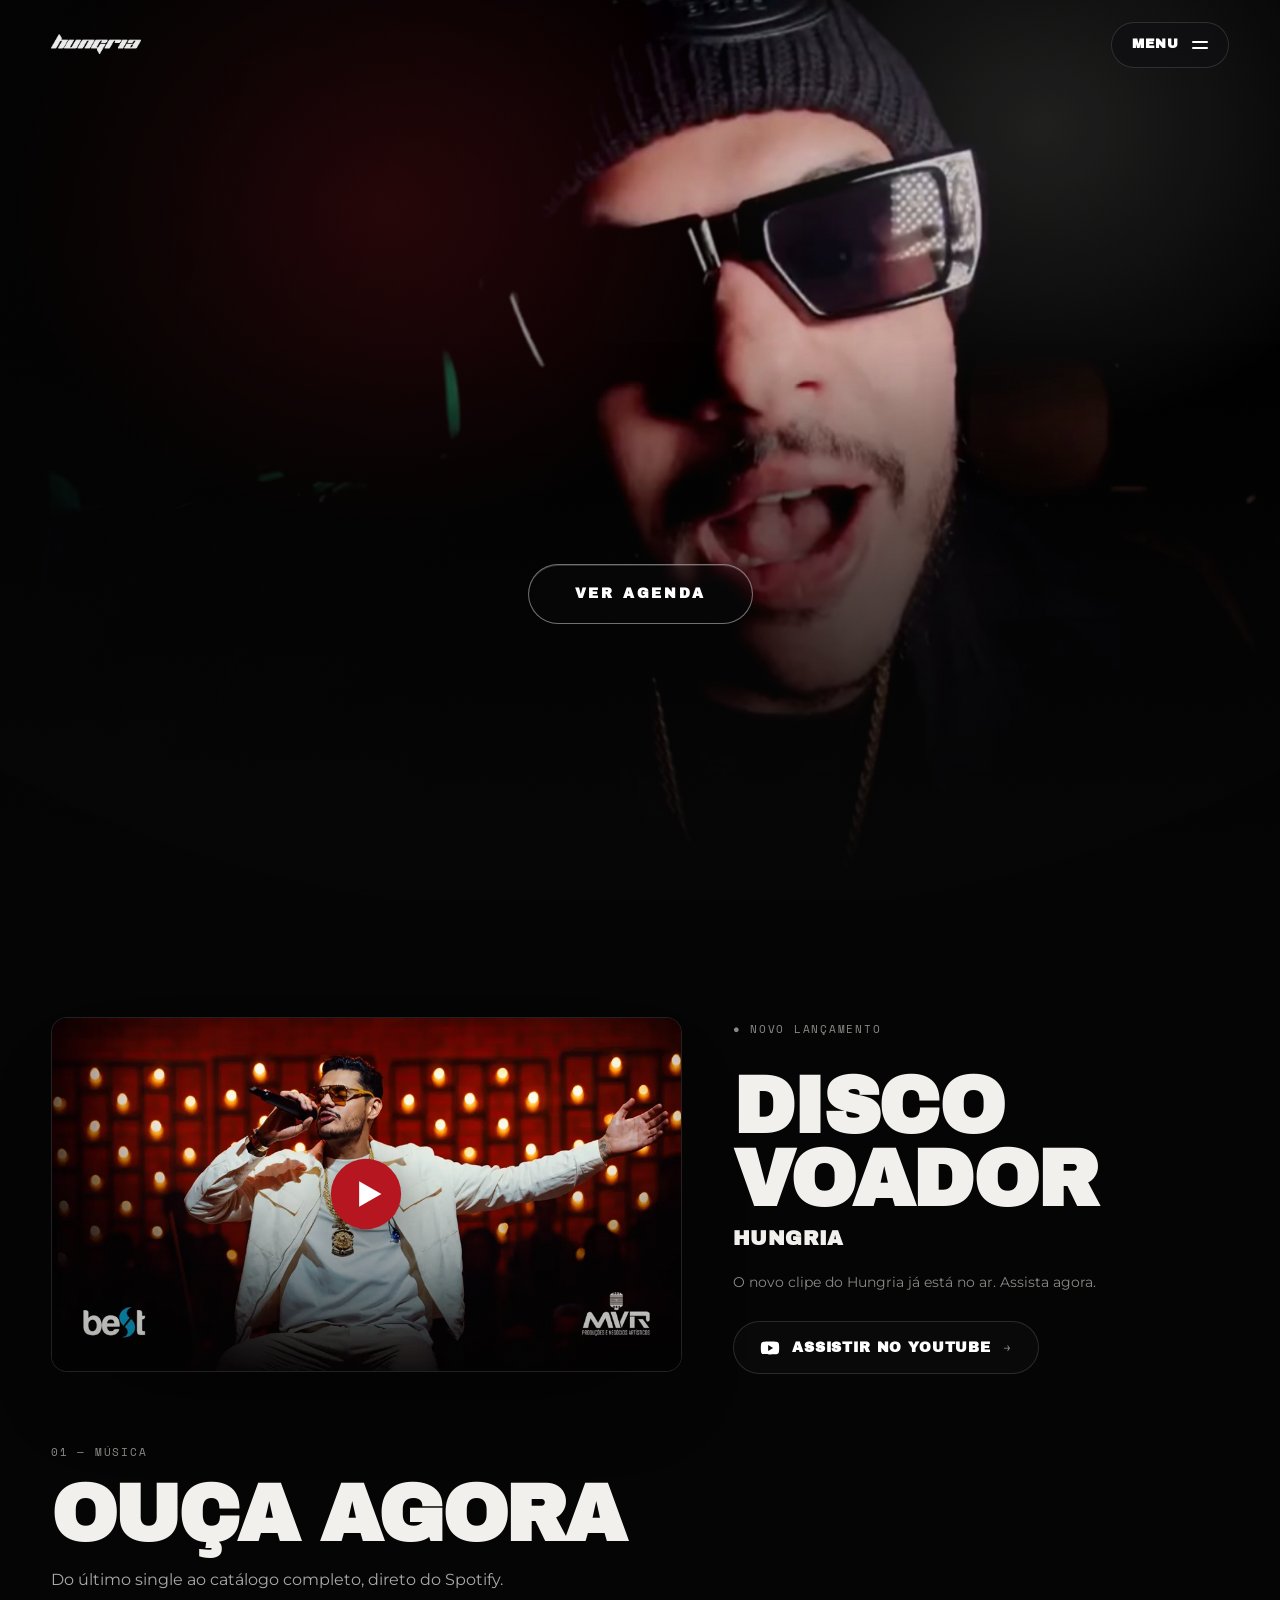
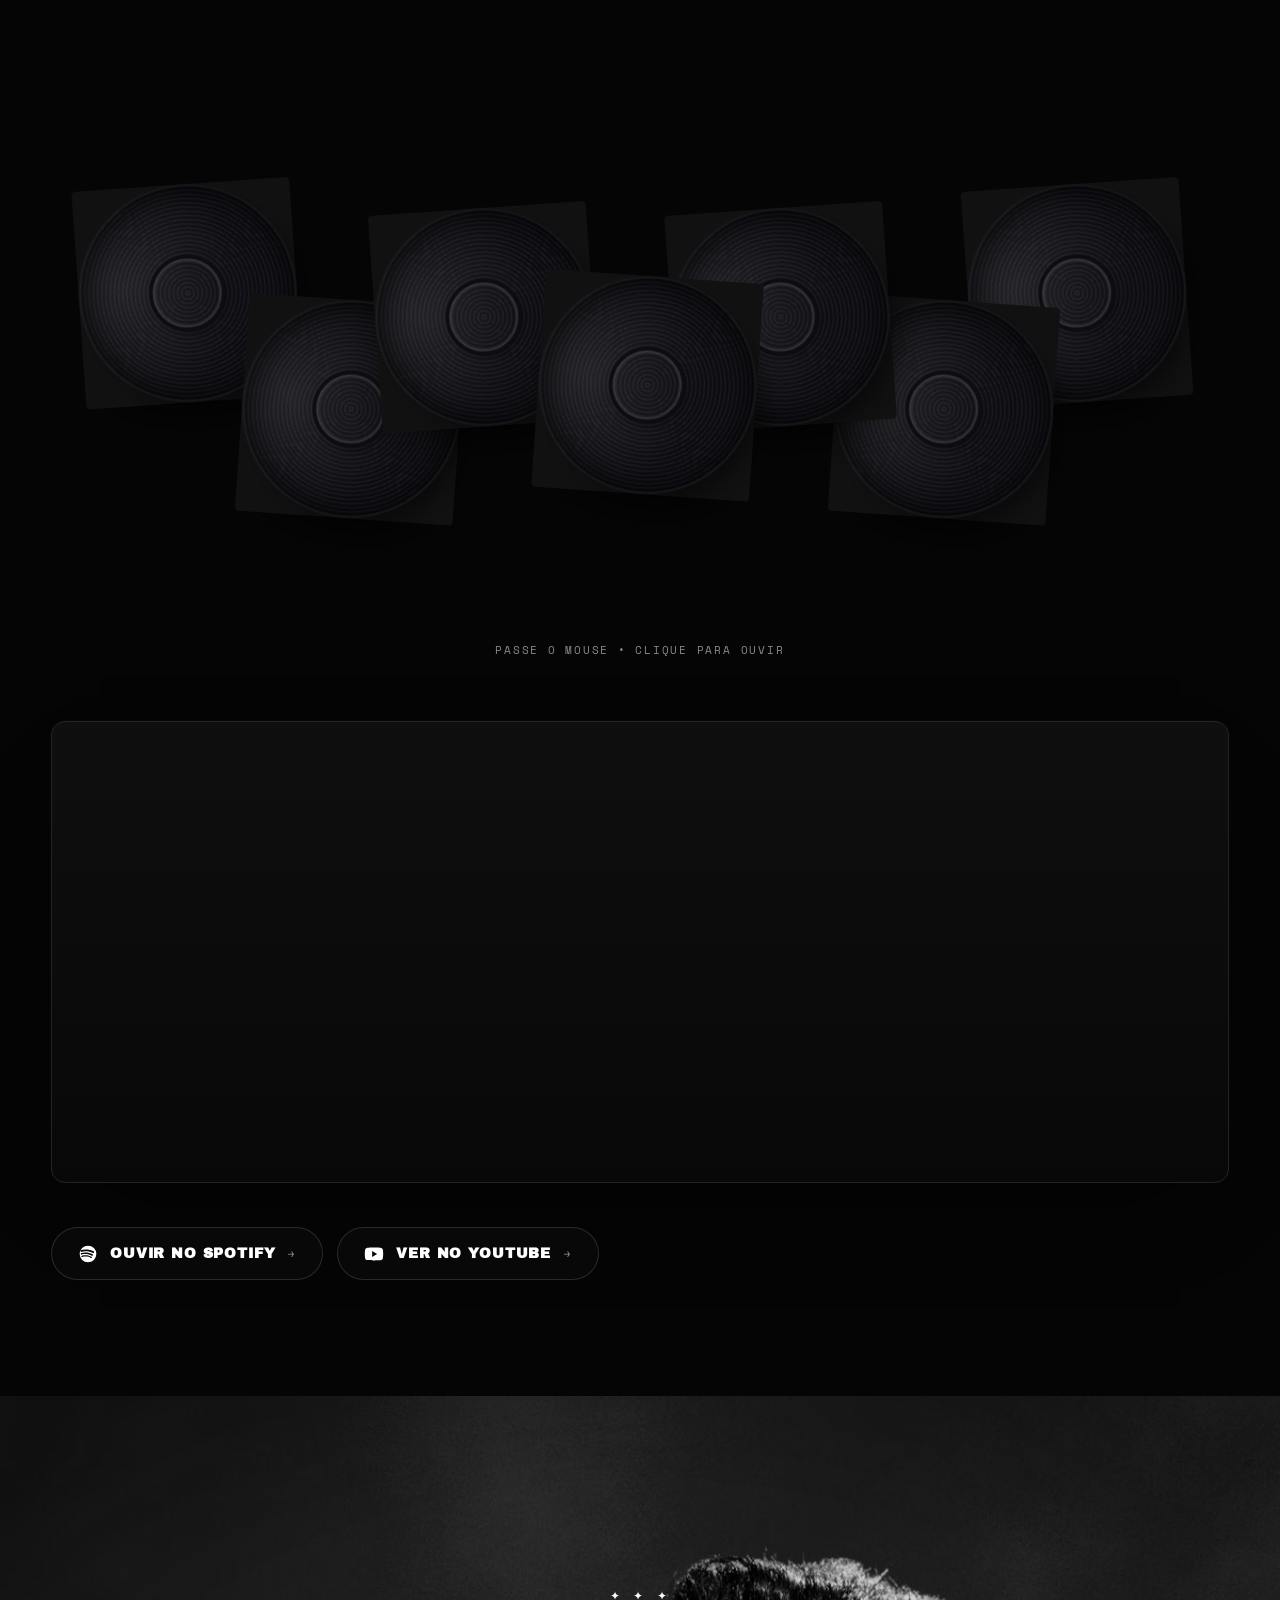
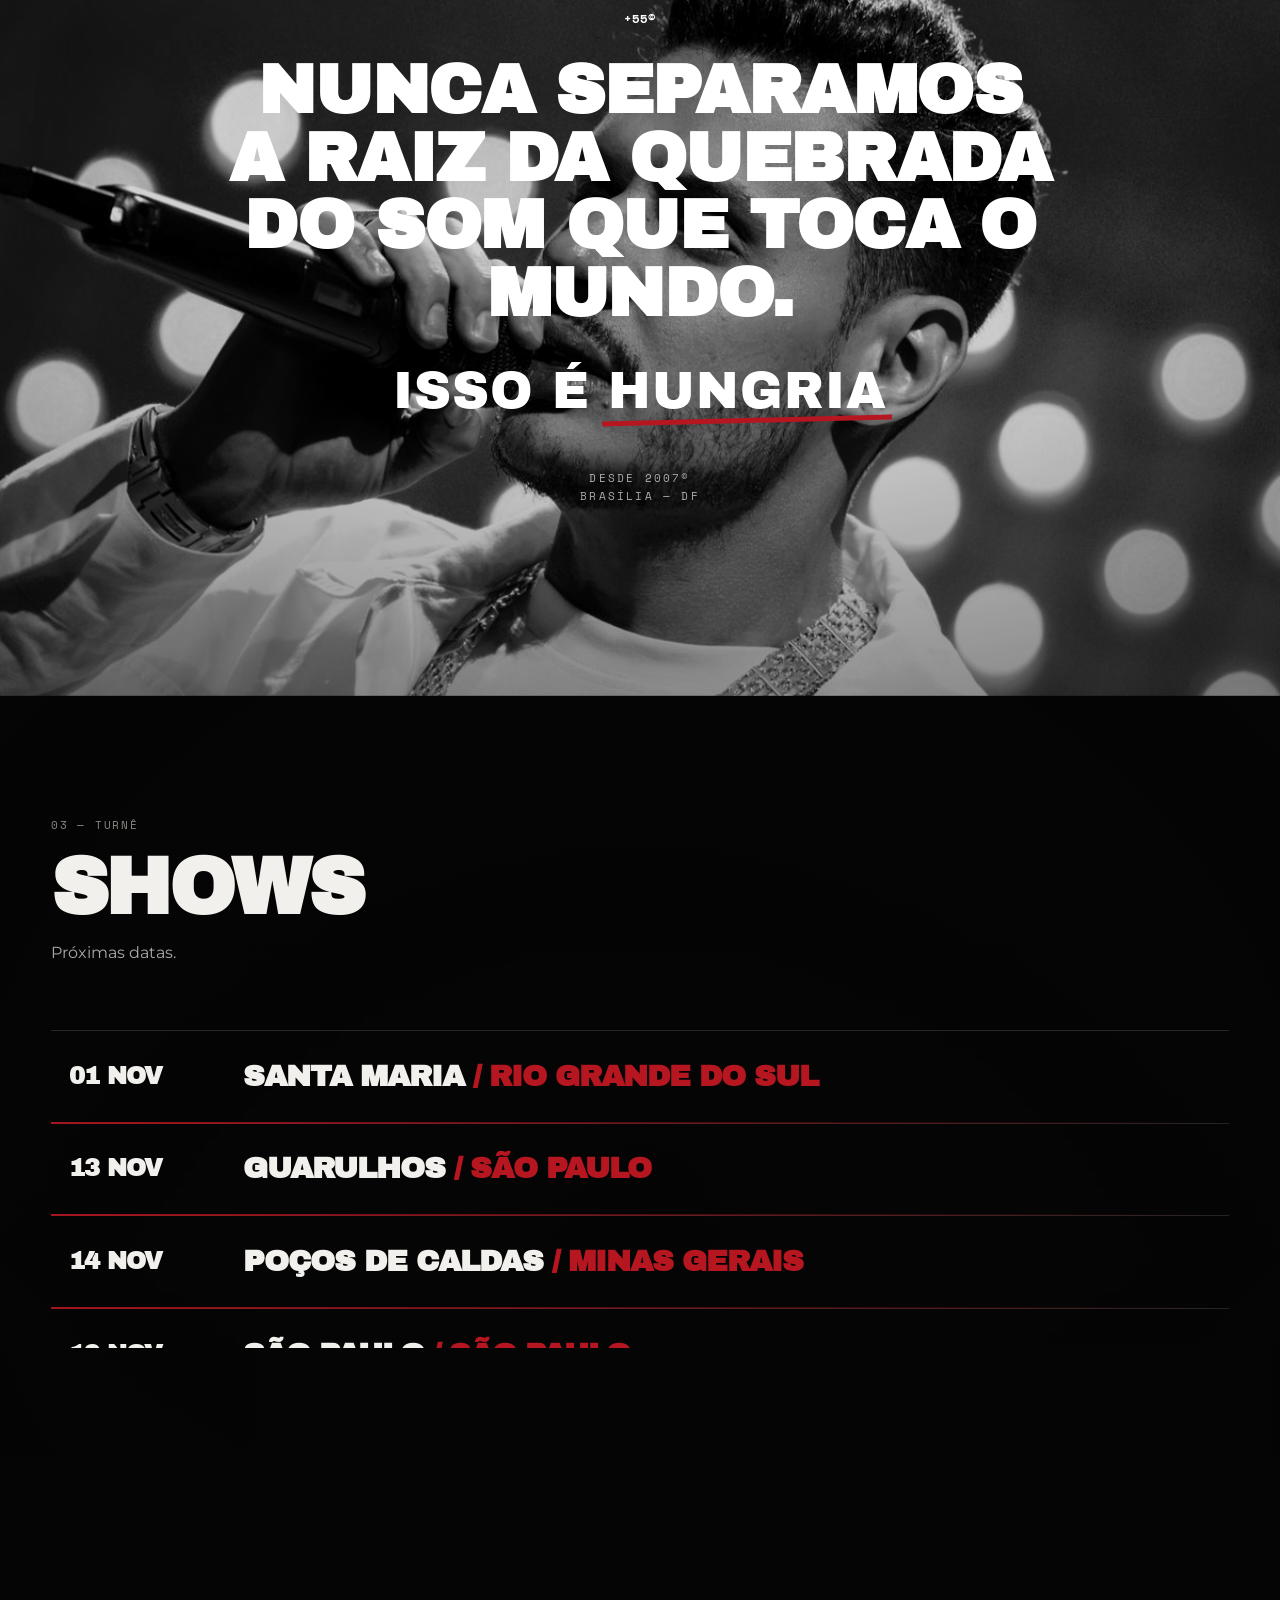
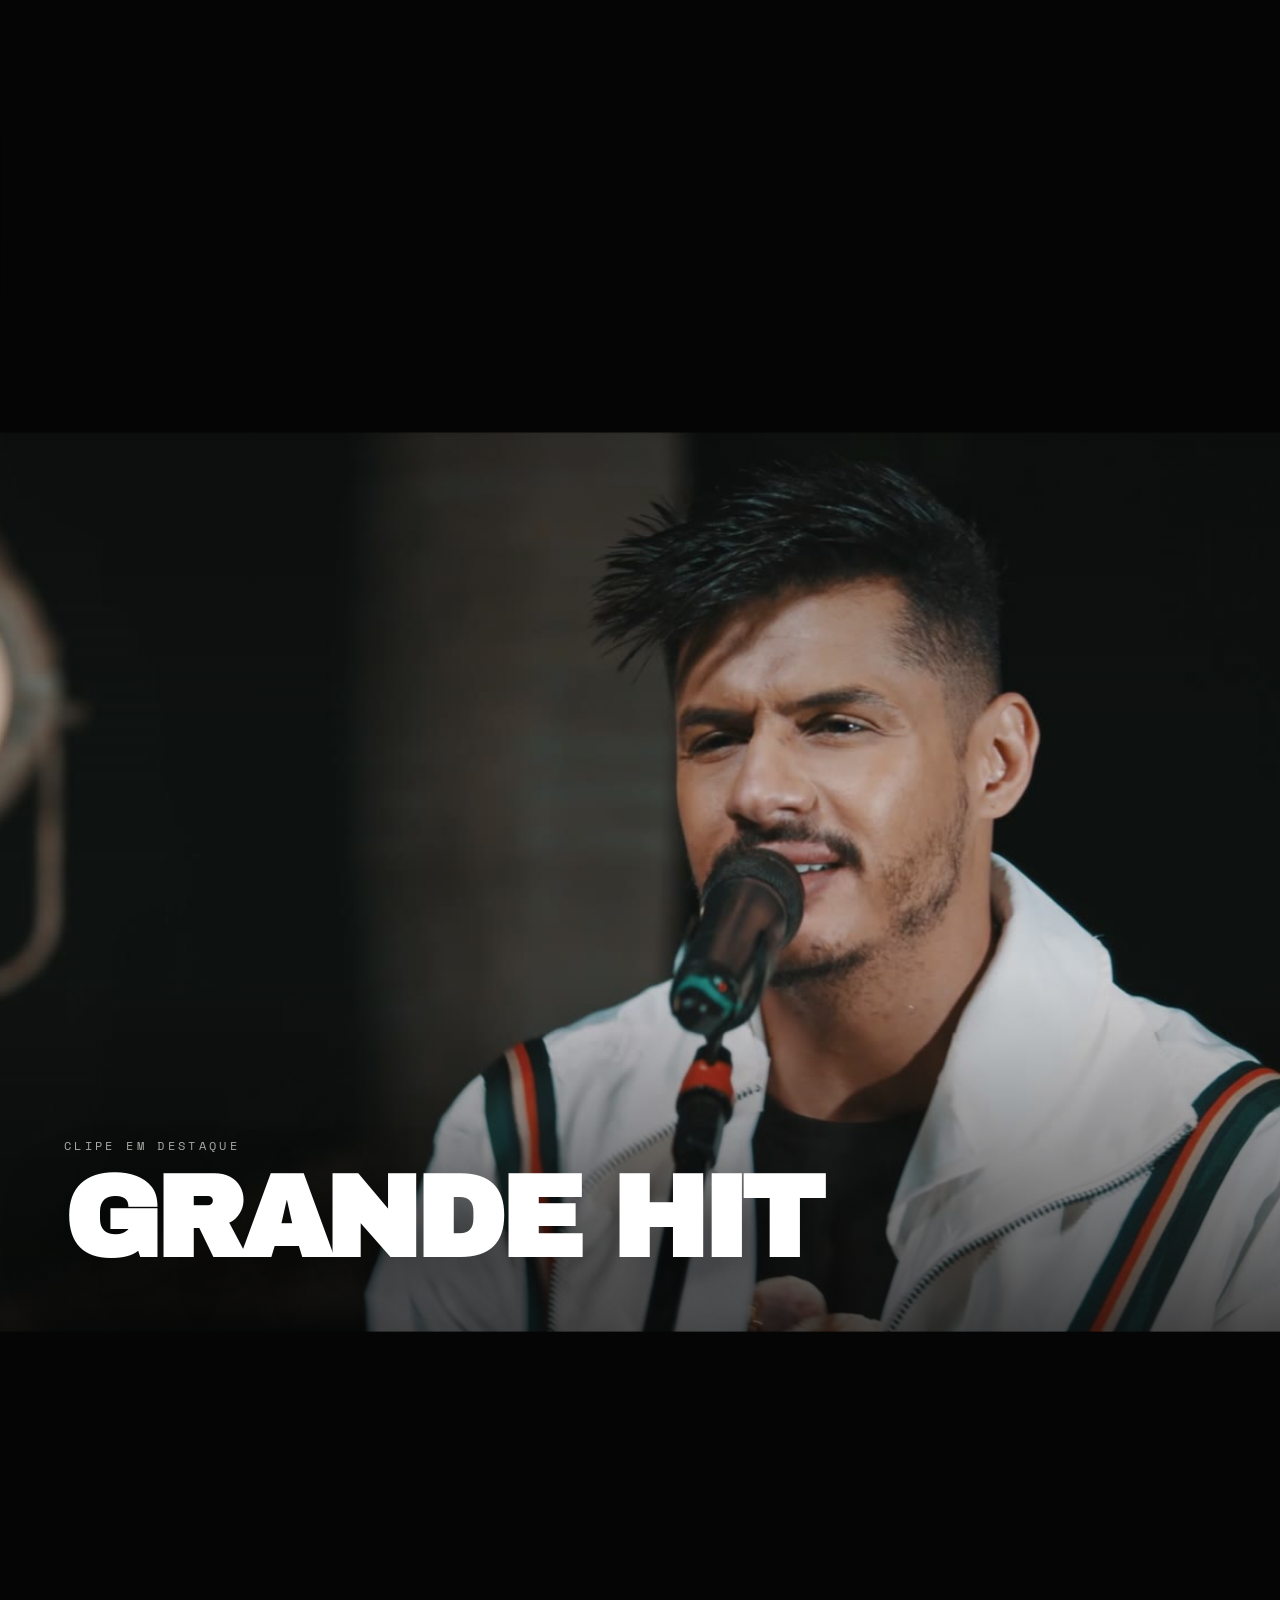
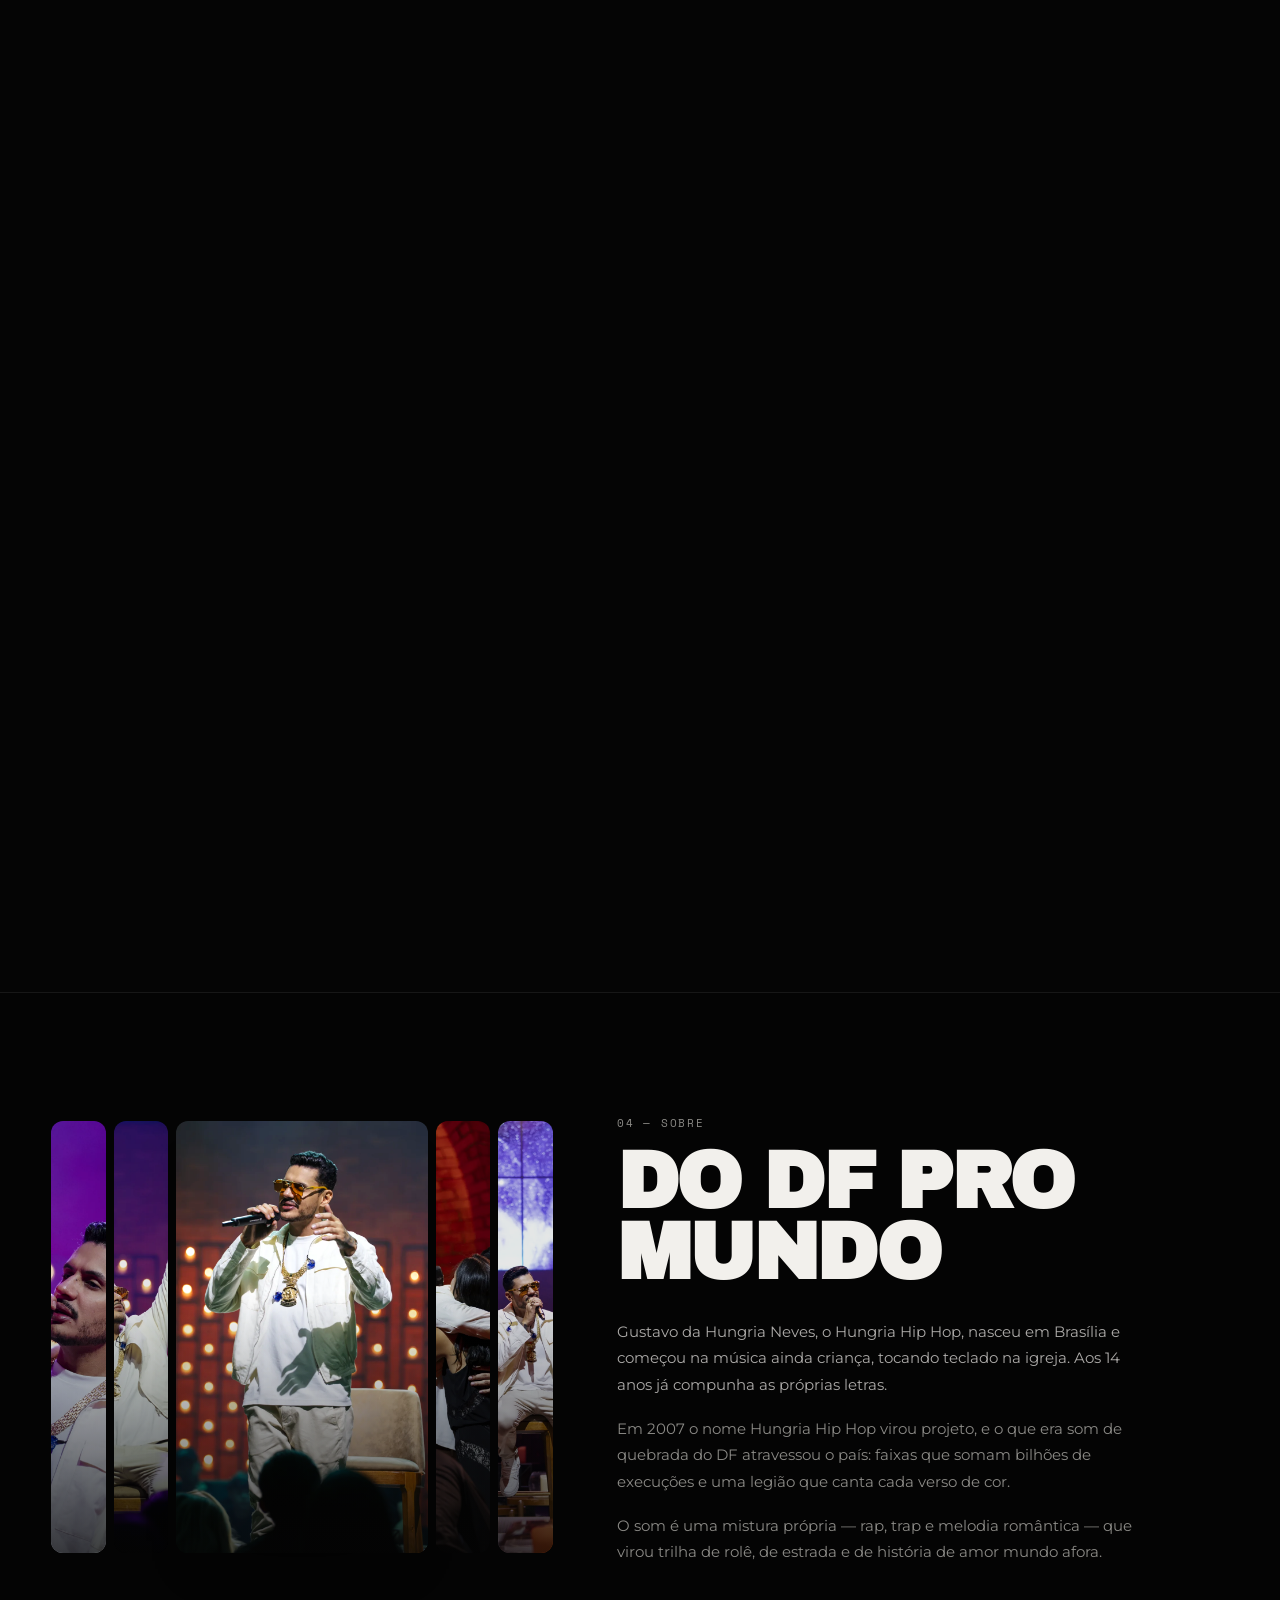
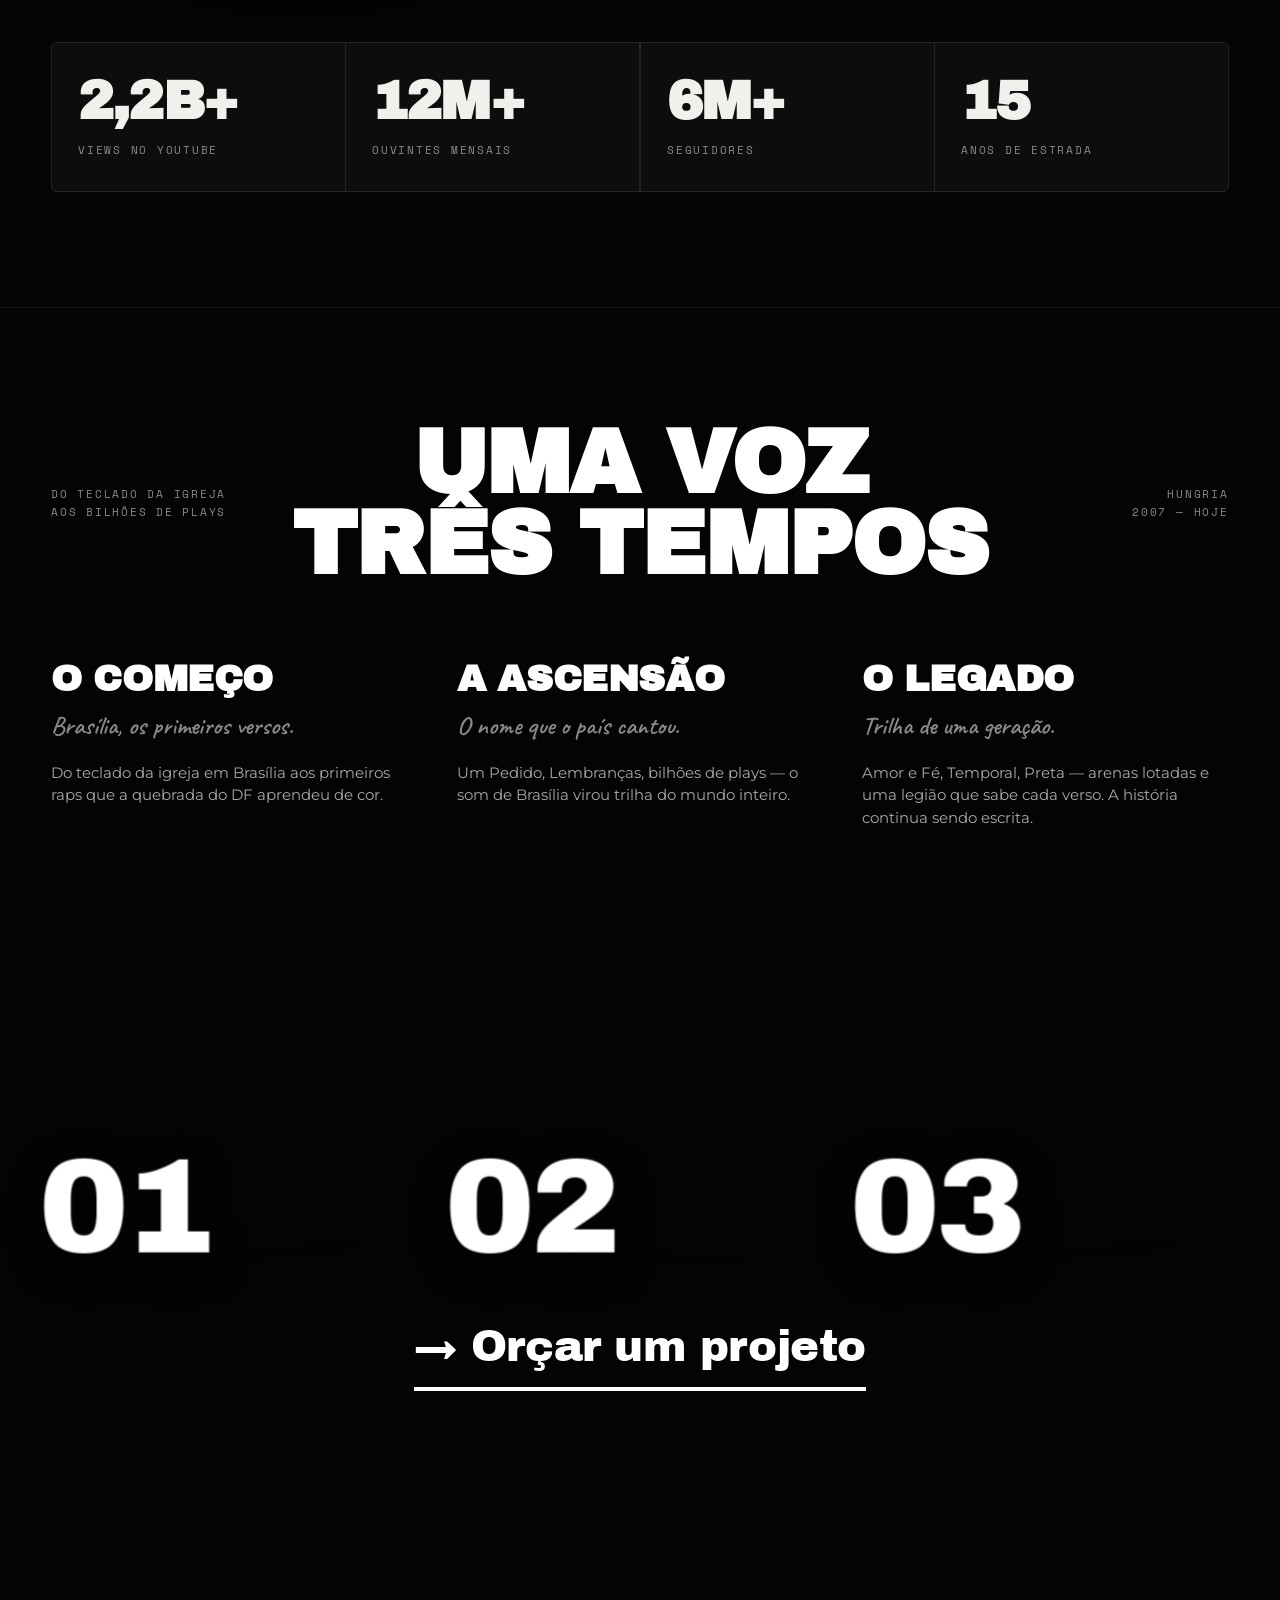
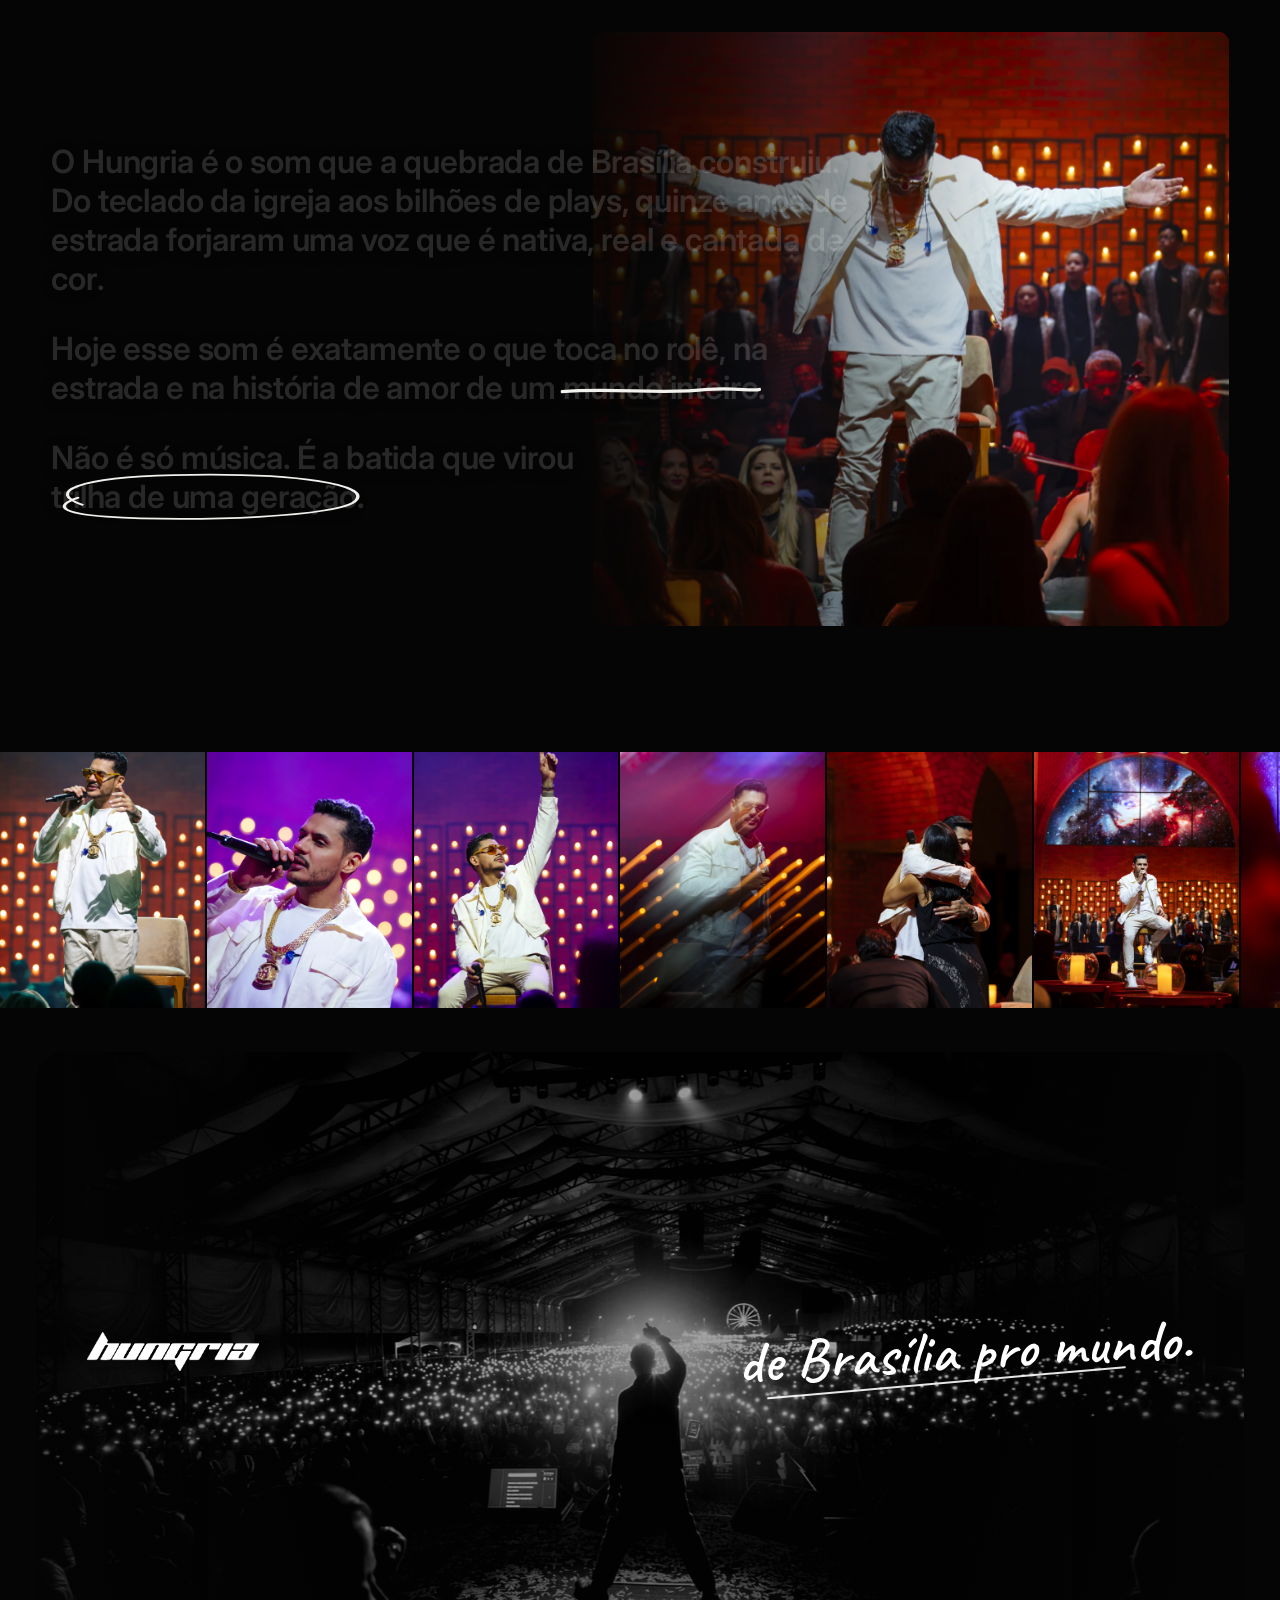
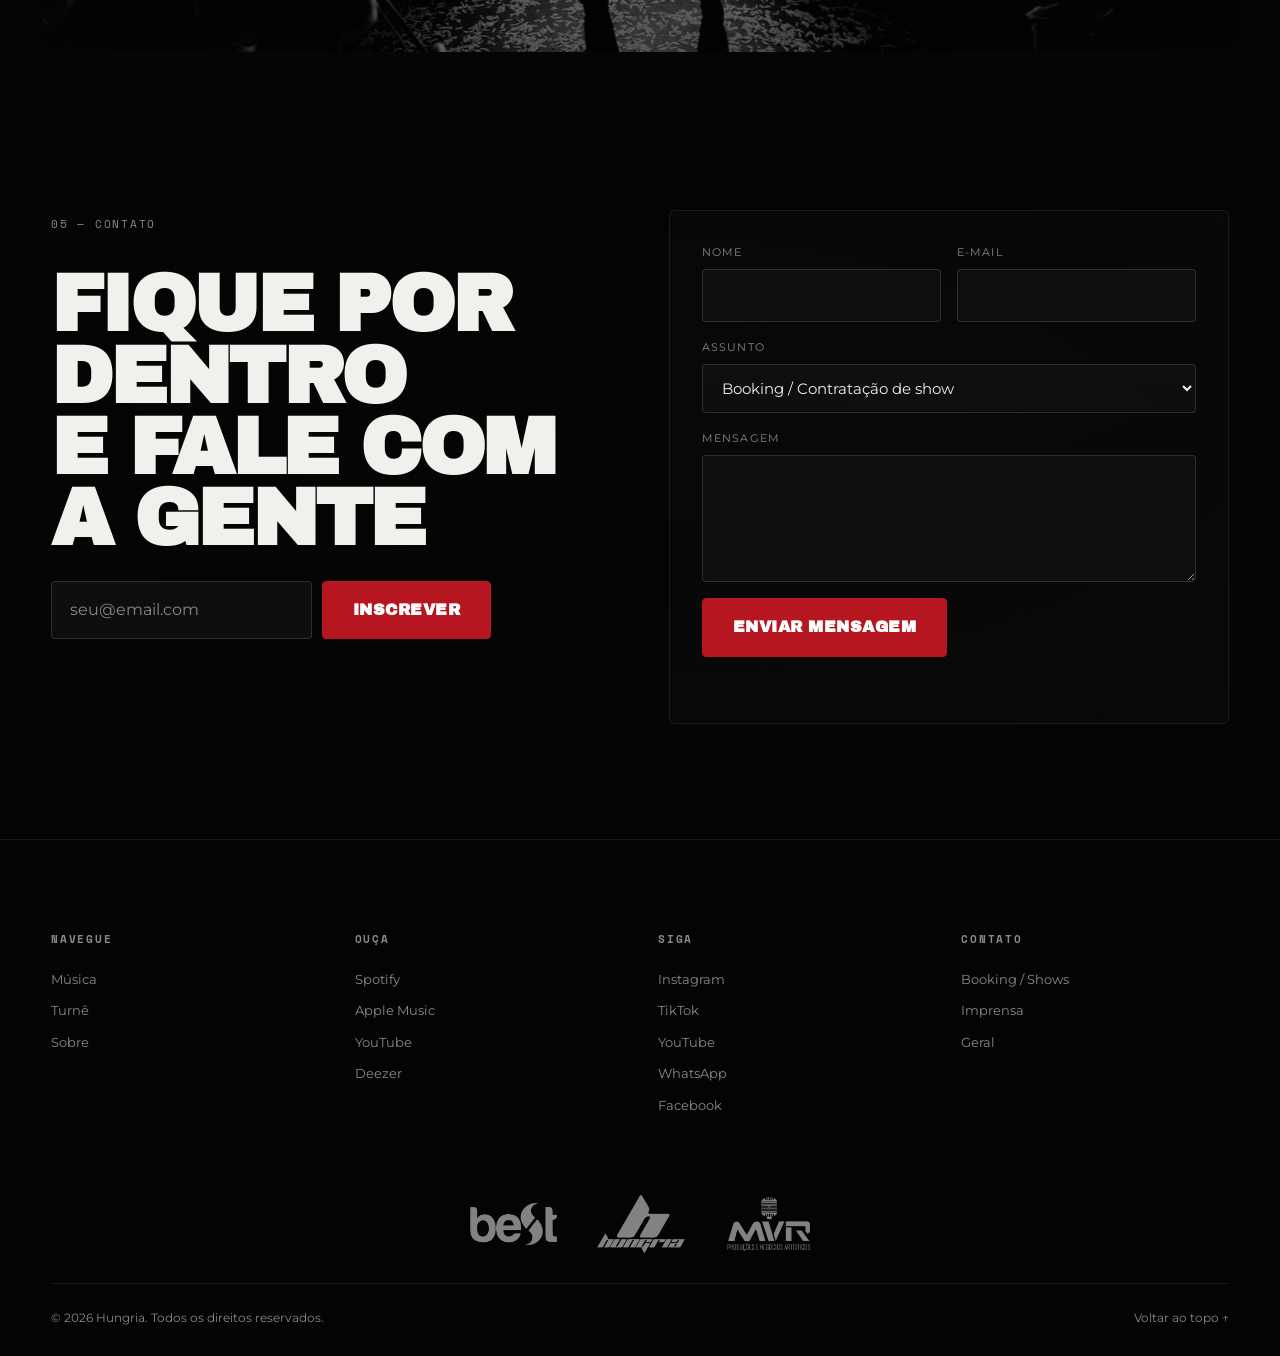
==== index.html @ a234875b "Agenda: datas de novembro/2026 Co-Authored-By: Claude Opus 5.5 <noreply@anthropic.com>" ====
<!DOCTYPE html>
<html lang="pt-BR">
<head>
<meta charset="utf-8">
<meta name="viewport" content="width=device-width, initial-scale=1">
<title>Hungria — Site Oficial</title>

<meta name="description" content="Site oficial do Hungria. Ouça no Spotify, assista aos clipes, confira a turnê e fale com o booking.">
<meta name="theme-color" content="#050505">
<link rel="canonical" href="https://www.hungriaoficial.com.br/">

<meta property="og:type" content="music.musician">
<meta property="og:site_name" content="Hungria">
<meta property="og:title" content="Hungria — Site Oficial">
<meta property="og:description" content="Ouça no Spotify, assista aos clipes, confira a turnê e fale com o booking.">
<meta property="og:image" content="assets/img/og-cover.svg">
<meta property="og:locale" content="pt_BR">
<meta name="twitter:card" content="summary_large_image">

<link rel="icon" href="assets/img/favicon.svg" type="image/svg+xml">

<!-- Sistema tipográfico do somacorps.com: Montserrat como família única
     (300–800; 800 nos títulos com tracking negativo) + Space Mono nas
     etiquetas técnicas pequenas. -->
<link rel="preconnect" href="https://fonts.googleapis.com">
<link rel="preconnect" href="https://fonts.gstatic.com" crossorigin>
<link href="https://fonts.googleapis.com/css2?family=Archivo+Black&family=Caveat:wght@500;600;700&family=Inter:wght@400;500;600;700&family=Montserrat:wght@300;400;500;600;700;800&family=Space+Mono:wght@400;700&display=swap" rel="stylesheet">

<link rel="stylesheet" href="assets/css/style.css?v=20261103a">
<script>document.documentElement.classList.add("js");</script>
</head>

<body>
<a class="skip" href="#musica">Pular para o conteúdo</a>
<span id="topo"></span>


<!-- ============ INTRO / PRELOADER (só o logo, cortina que sobe) ============ -->
<div class="intro" id="intro" aria-hidden="true">
  <div class="intro__logo"><img src="hungria logo.png" alt="Hungria"></div>
</div>


<!-- ============ HERO PRELOADER (após a intro: montagem de imagens que expande e revela o hero — só no topo) ============ -->
<div class="hpre" id="hpre" aria-hidden="true">
  <div class="hpre__frame" id="hpreFrame">
    <div class="hpre__img" style="background-image:url('assets/img/fotos/gal-3.webp')"></div>
    <div class="hpre__img" style="background-image:url('assets/img/fotos/gal-7.webp')"></div>
    <div class="hpre__img" style="background-image:url('assets/img/fotos/hero-start.jpg?v=3')"></div>
  </div>
</div>

<!-- ============ CURSOR ============ -->
<div class="cur" id="cur" aria-hidden="true"></div>

<!-- ============ FUNDO FIXO (uma foto atrás do site; revelada nas seções abertas) ============ -->
<div class="pagebg" id="pagebg" aria-hidden="true">
  <picture>
    <source type="image/webp" srcset="assets/img/fotos/pagebg.webp">
    <img class="pagebg__img" src="assets/img/fotos/pagebg.jpg" alt="" decoding="async">
  </picture>
  <span class="pagebg__veil"></span>
</div>
<!-- fundo alternativo: entra da seção Sobre (04) pra baixo (crossfade atrás das seções sólidas) -->
<div class="pagebg pagebg--alt" id="pagebgAlt" aria-hidden="true">
  <picture>
    <source type="image/webp" srcset="assets/img/fotos/fundao.webp?2">
    <img class="pagebg__img" src="assets/img/fotos/fundao.jpg?2" alt="" decoding="async">
  </picture>
  <span class="pagebg__veil"></span>
</div>
<script>
// crossfade do fundão: entra da Sobre pra baixo. Loop rAF lê a posição VISUAL
// real da seção (funciona com scroll suave/Lenis). Init robusto: roda já se o
// DOM estiver pronto (evita perder o DOMContentLoaded que já disparou).
(function(){
  function init(){
    var alt = document.getElementById("pagebgAlt"), sobre = document.getElementById("sobre");
    if (!alt || !sobre) return;
    var on = false;
    (function loop(){
      var should = sobre.getBoundingClientRect().top <= innerHeight * 0.5;
      if (should !== on) { on = should; alt.classList.toggle("on", on); }
      requestAnimationFrame(loop);
    })();
  }
  if (document.readyState === "loading") document.addEventListener("DOMContentLoaded", init);
  else init();
})();
</script>
<script>
// brilho especular do glass logo (Sobre) segue o mouse + leve tilt 3D (só desktop)
(function(){
  function init(){
    var g = document.getElementById("glogo"); if(!g) return;
    if (matchMedia("(prefers-reduced-motion: reduce)").matches) return;
    if (!matchMedia("(hover:hover) and (pointer:fine)").matches) return;
    var host = g.closest(".heat") || g;
    host.addEventListener("pointermove", function(e){
      var r = g.getBoundingClientRect();
      var px = Math.max(0, Math.min(1, (e.clientX - r.left)/r.width));
      var py = Math.max(0, Math.min(1, (e.clientY - r.top)/r.height));
      g.style.setProperty("--mx",(px*100).toFixed(1)+"%");
      g.style.setProperty("--my",(py*100).toFixed(1)+"%");
      g.style.setProperty("--rx",((0.5-py)*10).toFixed(2)+"deg");
      g.style.setProperty("--ry",((px-0.5)*12).toFixed(2)+"deg");
    });
    host.addEventListener("pointerleave", function(){
      g.style.setProperty("--mx","50%"); g.style.setProperty("--my","26%");
      g.style.setProperty("--rx","0deg"); g.style.setProperty("--ry","0deg");
    });
  }
  if (document.readyState === "loading") document.addEventListener("DOMContentLoaded", init);
  else init();
})();
</script>

<script>
// Trajetória "polaroid timeline": as fotos inclinam quando longe do centro da
// tela e se endireitam ao passar pelo meio (contínuo; funciona com Lenis).
(function(){
  function init(){
    var sec = document.getElementById("jornada");
    var frames = sec ? sec.querySelectorAll(".jrn__frame") : [];
    if (!frames.length || matchMedia("(prefers-reduced-motion: reduce)").matches) return;
    if (matchMedia("(max-width: 760px)").matches) return;   // mobile: sem tilt (evita travar o scroll)
    var items = [];
    for (var i=0;i<frames.length;i++) items.push({ f:frames[i], dir:(i%2===0?1:-1) });
    (function loop(){
      var s = sec.getBoundingClientRect(), vh = innerHeight;
      if (s.bottom > -240 && s.top < vh+240){
        var cy = vh/2;
        for (var k=0;k<items.length;k++){
          var r = items[k].f.getBoundingClientRect();
          var p = ((r.top + r.height/2) - cy) / (vh*0.62);
          if (p < -1) p = -1; else if (p > 1) p = 1;
          items[k].f.style.transform = "rotate(" + (p*7*items[k].dir).toFixed(2) + "deg) translateY(" + (Math.abs(p)*24).toFixed(1) + "px)";
        }
      }
      requestAnimationFrame(loop);
    })();
  }
  if (document.readyState === "loading") document.addEventListener("DOMContentLoaded", init);
  else init();
})();
</script>

<script>
// monta a espessura do logo 3D: cópias da logo empilhadas em Z (faces prata,
// aresta escura). Se falhar, a cópia base do HTML garante o logo visível.
(function(){
  function init(){
    var obj = document.getElementById("logo3dObj"); if(!obj) return;
    var N = 16, step = 2.0;
    for (var i=0;i<N;i++){
      var im = document.createElement("img");
      im.src = "assets/img/hungria-logomarca.png"; im.alt = ""; im.setAttribute("aria-hidden","true");
      im.className = "logo3d__layer";
      var z = (i-(N-1)/2)*step;
      var edge = Math.abs(i/(N-1)-0.5)*2;           // 0 no centro, 1 nas faces
      im.style.transform = "translateZ("+z.toFixed(1)+"px)";
      im.style.filter = "brightness(0) invert("+(0.30 + edge*0.62).toFixed(2)+")";
      obj.appendChild(im);
    }
  }
  if (document.readyState === "loading") document.addEventListener("DOMContentLoaded", init);
  else init();
})();
</script>

<script>
// GALERIA (mobile): as fotos passam sozinhas pro lado conforme a página rola
// (scroll-jack, dirigido pela posição vertical). A Trajetória fica no swipe MANUAL
// (não entra aqui, senão o rAF sobrescreve o scrollLeft e trava o arrasto).
(function(){
  function init(){
    var carousels = [ document.getElementById("galeria") ].filter(Boolean);
    if (!carousels.length) return;
    (function loop(){
      var vh = innerHeight;
      for (var i=0;i<carousels.length;i++){
        var c = carousels[i];
        var max = c.scrollWidth - c.clientWidth;   // grade sem overflow => max 0 => ignora
        if (max > 4){
          var r = c.getBoundingClientRect();
          var p = (vh - r.top) / (vh + r.height);
          if (p < 0) p = 0; else if (p > 1) p = 1;
          c.scrollLeft = p * max;
        }
      }
      requestAnimationFrame(loop);
    })();
  }
  if (document.readyState === "loading") document.addEventListener("DOMContentLoaded", init);
  else init();
})();
</script>

<script>
// EXPANDED CARDS (Sobre): clique/toque expande o card (no desktop o hover já abre).
(function(){
  function init(){
    var cards = document.querySelectorAll("#excards .excard");
    if (!cards.length) return;
    cards.forEach(function(card){
      card.addEventListener("click", function(){
        var open = card.classList.contains("is-open");
        cards.forEach(function(c){ c.classList.remove("is-open"); });
        if (!open) card.classList.add("is-open");
      });
    });
  }
  if (document.readyState === "loading") document.addEventListener("DOMContentLoaded", init);
  else init();
})();
</script>

<script>
// MorphedMenu: clique faz morph e abre; fecha ao clicar fora, no Esc ou num link.
(function(){
  function init(){
    var m = document.getElementById("mmenu"), b = document.getElementById("mmenuBtn");
    if (!m || !b) return;
    function set(open){ m.classList.toggle("open", open); b.setAttribute("aria-expanded", open ? "true" : "false"); }
    b.addEventListener("click", function(e){ e.stopPropagation(); set(!m.classList.contains("open")); });
    document.addEventListener("click", function(e){ if (m.classList.contains("open") && !m.contains(e.target)) set(false); });
    document.addEventListener("keydown", function(e){ if (e.key === "Escape") set(false); });
    m.querySelectorAll(".mmenu__panel a").forEach(function(a){ a.addEventListener("click", function(){ set(false); }); });
  }
  if (document.readyState === "loading") document.addEventListener("DOMContentLoaded", init);
  else init();
})();
</script>

<!-- ============ ATMOSFERA 3D (fundo profundo, névoa lenta atrás de tudo) ============ -->
<div class="atmos" id="atmos" aria-hidden="true">
  <span class="atmos__fog atmos__fog--1"></span>
  <span class="atmos__fog atmos__fog--2"></span>
  <span class="atmos__fog atmos__fog--3"></span>
</div>

<!-- ============ SILK BACKGROUND (WebGL: seda em movimento sobre a foto) ============ -->
<canvas class="silkbg" id="silkbg" aria-hidden="true"></canvas>

<!-- ============ GRÃO FOTOGRÁFICO ============ -->
<div class="grain" aria-hidden="true"></div>
<div class="vignette" aria-hidden="true"></div>

<!-- ============ HEADER ============ -->
<header class="hd" id="hd">
  <a href="#topo" class="hd__logo" data-cur aria-label="Hungria — início"><img src="hungria logo.png" alt="Hungria"></a>
  <!-- nav antiga: mantida oculta no DOM só pra não quebrar o main.js (#burger/scrollspy) -->
  <nav class="hd__nav" aria-label="Principal" aria-hidden="true">
    <a href="#musica" tabindex="-1">Música</a>
    <a href="/agenda" tabindex="-1">Agenda</a>
    <a href="#sobre" tabindex="-1">Sobre</a>
    <a href="#jornada" tabindex="-1">Trajetória</a>
  </nav>
  <a class="hd__cta" href="#" target="_blank" rel="noopener" tabindex="-1" aria-hidden="true">Ouvir</a>
  <button class="hd__burger" id="burger" aria-label="Menu" aria-expanded="false" tabindex="-1" aria-hidden="true"><span></span><span></span></button>

  <!-- MorphedMenu: pílula que faz morph num painel com os links -->
  <div class="mmenu" id="mmenu">
    <div class="mmenu__surface">
      <button class="mmenu__btn" id="mmenuBtn" aria-expanded="false" aria-controls="mmenuPanel" aria-label="Abrir menu">
        <span class="mmenu__label">Menu</span>
        <span class="mmenu__ico" aria-hidden="true"></span>
      </button>
      <div class="mmenu__panel" id="mmenuPanel" role="menu">
        <nav aria-label="Navegação principal">
          <a href="#musica" role="menuitem" data-cur><small>01</small>Música</a>
          <a href="/agenda" role="menuitem" data-cur><small>02</small>Agenda</a>
          <a href="#sobre" role="menuitem" data-cur><small>03</small>Sobre</a>
          <a href="#jornada" role="menuitem" data-cur><small>04</small>Trajetória</a>
          <a href="#contato" role="menuitem" data-cur><small>05</small>Contato</a>
        </nav>
        <a class="mmenu__cta" id="hdCta" href="#" target="_blank" rel="noopener" data-cur>Ouvir no Spotify</a>
      </div>
    </div>
  </div>
</header>

<!-- ============ MENU ============ -->
<div class="mnav" id="mnav">
  <button class="mnav__close" id="menuClose" aria-label="Fechar">Fechar</button>
  <nav aria-label="Menu">
    <a href="#musica"><i>01</i> Música</a>
    <a href="/agenda"><i>02</i> Agenda</a>
    <a href="#sobre"><i>03</i> Sobre</a>
    <a href="#jornada"><i>04</i> Trajetória</a>
    <a href="#contato"><i>05</i> Contato</a>
  </nav>
  <div class="mnav__social" id="mnavSocial"></div>
</div>

<main>

<!-- ============ HERO (camadas: foto · fumaça · luz · poeira · texto) ============ -->
<section class="hero hero--center" id="inicio" data-hero>
  <div class="hero__stage" id="heroStage">
    <div class="hero__layer hero__photo" data-depth="14">
      <img id="heroImg" src="" alt="Hungria ao vivo no palco">
      <video id="heroVideo" class="hero__video" muted loop playsinline preload="auto" poster="assets/img/fotos/hero-poster2.jpg" tabindex="-1" aria-hidden="true"></video>
    </div>
    <div class="hero__layer hero__fog" data-depth="26" aria-hidden="true"></div>
    <div class="hero__layer hero__light" id="heroLight" data-depth="40" aria-hidden="true"></div>
    <canvas class="hero__dust" id="heroDust" aria-hidden="true"></canvas>
    <div class="hero__grad" aria-hidden="true"></div>
    <button class="hero__play" id="heroPlay" aria-label="Tocar o vídeo"><span class="hero__play__ico" aria-hidden="true"></span></button>
  </div>
  <div class="hero__inner hero__inner--center">
    <a class="hero__agenda" id="heroAgenda" href="/agenda" data-cur>Ver agenda</a>
  </div>
</section>


<!-- ============ LANÇAMENTO EM DESTAQUE (clipe) ============ -->
<section class="sec drop" id="lancamento" aria-label="Novo lançamento">
  <div class="wrap drop__wrap">
    <div class="drop__media reveal">
      <button class="drop__play ytfacade" type="button" data-yt="77M6UwFIEeY" aria-label="Assistir ao clipe de Disco Voador no YouTube">
        <picture>
          <source type="image/webp" srcset="assets/img/capas/disco-voador.webp">
          <img src="assets/img/capas/disco-voador.jpg" alt="Hungria no clipe de Disco Voador" loading="lazy" decoding="async">
        </picture>
        <span class="drop__playico" aria-hidden="true"><svg viewBox="0 0 84 84"><circle cx="42" cy="42" r="41"/><path d="M34 27l26 15-26 15z" fill="#fff"/></svg></span>
      </button>
    </div>
    <div class="drop__info reveal">
      <span class="tag drop__selo">● Novo lançamento</span>
      <h2 class="drop__title">Disco Voador</h2>
      <p class="drop__credit">Hungria</p>
      <p class="drop__desc">O novo clipe do Hungria já está no ar. Assista agora.</p>
      <div class="drop__ctas">
        <a class="mbtn" href="https://www.youtube.com/watch?v=77M6UwFIEeY" target="_blank" rel="noopener" data-cur>
          <span class="mbtn__ico" aria-hidden="true"><svg viewBox="0 0 24 24"><path d="M23 12s0-3.6-.46-5.32a2.76 2.76 0 0 0-1.94-1.95C18.88 4.27 12 4.27 12 4.27s-6.88 0-8.6.46A2.76 2.76 0 0 0 1.46 6.68C1 8.4 1 12 1 12s0 3.6.46 5.32c.25.94.99 1.68 1.94 1.94 1.72.46 8.6.46 8.6.46s6.88 0 8.6-.46a2.76 2.76 0 0 0 1.94-1.94C23 15.6 23 12 23 12ZM9.75 15.5v-7l6 3.5-6 3.5Z"/></svg></span>
          <span>Assistir no YouTube</span><span class="mbtn__arrow" aria-hidden="true">→</span>
        </a>
      </div>
    </div>
  </div>
</section>

<!-- ============ MÚSICA ============ -->
<section class="sec" id="musica">
  <div class="wrap">
    <div class="head reveal">
      <span class="tag">01 — Música</span>
      <h2 class="h2">Ouça agora</h2>
      <p class="head__d">Do último single ao catálogo completo, direto do Spotify.</p>
    </div>

    <!-- capas de CD em leque (os 5 destaques); clique abre no Spotify -->
    <div class="fandeck reveal" id="deck"></div>

    <!-- player NATIVO do Spotify (top tracks do artista) num quadro escuro -->
    <div class="oa__player reveal">
      <iframe class="oa__frame" src="https://open.spotify.com/embed/artist/0vLuOi2k62sHujIfplInlK?utm_source=generator&theme=0"
        width="100%" height="420" frameborder="0" loading="lazy"
        allow="autoplay; clipboard-write; encrypted-media; fullscreen; picture-in-picture"
        title="Player do Spotify — Hungria"></iframe>
    </div>

    <!-- continuar a experiência: Spotify + YouTube -->
    <div class="oa__ctas reveal">
      <a class="mbtn" href="https://open.spotify.com/artist/0vLuOi2k62sHujIfplInlK" target="_blank" rel="noopener" data-cur>
        <span class="mbtn__ico" aria-hidden="true"><svg viewBox="0 0 24 24"><path d="M12 2a10 10 0 1 0 0 20 10 10 0 0 0 0-20Zm4.59 14.43a.75.75 0 0 1-1.03.25c-2.82-1.72-6.37-2.11-10.56-1.15a.75.75 0 1 1-.33-1.46c4.55-1.04 8.48-.59 11.64 1.34.35.21.46.67.28 1.02Zm1.23-2.74a.94.94 0 0 1-1.29.31c-3.23-1.98-8.15-2.56-11.97-1.4a.94.94 0 1 1-.54-1.8c4.37-1.32 9.79-.68 13.5 1.6.44.27.58.85.3 1.29Zm.11-2.85C14.06 8.54 7.9 8.33 4.4 9.39a1.12 1.12 0 1 1-.65-2.15c4.02-1.22 10.82-.98 15.09 1.56a1.12 1.12 0 1 1-1.15 1.93Z"/></svg></span>
        <span>Ouvir no Spotify</span><span class="mbtn__arrow" aria-hidden="true">→</span>
      </a>
      <a class="mbtn" href="https://www.youtube.com/channel/UCAI8SmRbXgSpP8Zo3xZbxzQ" target="_blank" rel="noopener" data-cur>
        <span class="mbtn__ico" aria-hidden="true"><svg viewBox="0 0 24 24"><path d="M23 12s0-3.6-.46-5.32a2.76 2.76 0 0 0-1.94-1.95C18.88 4.27 12 4.27 12 4.27s-6.88 0-8.6.46A2.76 2.76 0 0 0 1.46 6.68C1 8.4 1 12 1 12s0 3.6.46 5.32c.25.94.99 1.68 1.94 1.94 1.72.46 8.6.46 8.6.46s6.88 0 8.6-.46a2.76 2.76 0 0 0 1.94-1.94C23 15.6 23 12 23 12ZM9.75 15.5v-7l6 3.5-6 3.5Z"/></svg></span>
        <span>Ver no YouTube</span><span class="mbtn__arrow" aria-hidden="true">→</span>
      </a>
    </div>
  </div>
</section>

<!-- ============ MANIFESTO (foto P&B, fica atrás e o resto passa por cima) ============ -->
<section class="mf-wrap" id="manifesto">
  <div class="mf">
    <img class="mf__bg" src="assets/img/fotos/hero-portrait.jpg" alt="" aria-hidden="true">
    <div class="mf__inner">
      <div class="mf__mark">✦ ✦ ✦<br><b>+55©</b></div>
      <h2 class="mf__stmt">Nunca separamos<br>a raiz da quebrada<br>do som que toca o mundo.</h2>
      <p class="mf__sig">Isso é <span>Hungria</span></p>
      <div class="mf__foot">Desde 2007©<br>Brasília — DF</div>
    </div>
  </div>
</section>

<!-- ============ TURNÊ ============ -->
<section class="sec bg-reveal" id="turne">
  <div class="wrap">
    <div class="head reveal">
      <span class="tag">03 — Turnê</span>
      <h2 class="h2">Shows</h2>
      <p class="head__d">Próximas datas.</p>
    </div>
    <div class="dates" id="shows-list"></div>
    <p class="dates__note reveal">Quer o Hungria na sua cidade? <a href="#contato" data-cur>Fale com o booking</a>.</p>
  </div>
</section>

<!-- ============ GRANDE HIT (clipe com scroll zoom reveal) — entre Turnê (03) e Sobre (04) ============ -->
<section class="ghit" id="grande-hit" aria-label="Grande Hit — clipe do Hungria">
  <div class="ghit__pin" id="ghitPin">
    <div class="ghit__reel" id="ghitReel">
      <span class="ghit__year">©2026</span>
      <span class="ghit__slot" aria-hidden="true"></span>
      <span class="ghit__lab">Grande Hit</span>
    </div>
    <div class="ghit__pill" id="ghitPill">
      <video class="ghit__video" id="ghitVideo" muted loop playsinline preload="metadata" poster="assets/videos/grande-hit-poster.jpg">
        <source src="assets/videos/grande-hit.mp4" type="video/mp4">
      </video>
      <span class="ghit__grad" aria-hidden="true"></span>
    </div>
    <div class="ghit__cap">
      <span class="ghit__kicker">Clipe em destaque</span>
      <h2 class="ghit__title">Grande Hit</h2>
    </div>
  </div>
</section>

<!-- ============ SOBRE (logo com efeito heatmap + biografia) ============ -->
<section class="sec sec--about" id="sobre">
  <div class="wrap">
    <div class="bio">
      <!-- efeito de mapa térmico sobre a logomarca (recorte pelo alpha) -->
      <div class="heat reveal" id="heat">
        <div class="excards" id="excards" role="list" aria-label="Hungria em imagens">
          <figure class="excard" role="listitem"><img src="assets/img/fotos/gal-2.webp" alt="Hungria cantando ao microfone" loading="lazy" decoding="async"></figure>
          <figure class="excard" role="listitem"><img src="assets/img/fotos/gal-3.webp" alt="Hungria apontando para o alto no show" loading="lazy" decoding="async"></figure>
          <figure class="excard is-open" role="listitem"><img src="assets/img/fotos/gal-1.webp" alt="Hungria em pé cantando no palco" loading="lazy" decoding="async"></figure>
          <figure class="excard" role="listitem"><img src="assets/img/fotos/gal-5.webp" alt="Hungria abraçando uma fã no show" loading="lazy" decoding="async"></figure>
          <figure class="excard" role="listitem"><img src="assets/img/fotos/gal-7.webp" alt="Hungria no banquinho em show intimista à luz de velas" loading="lazy" decoding="async"></figure>
        </div>
      </div>
      <div class="bio__text">
        <span class="tag reveal">04 — Sobre</span>
        <h2 class="h2 reveal" id="sobreTitulo"></h2>
        <div class="bio__body" id="bioText"></div>
      </div>
    </div>
    <div class="stats" id="stats"></div>
  </div>
</section>

<!-- ============ TRAJETÓRIA (início · meio · agora) ============ -->
<section class="sec jrn bg-reveal" id="jornada">
  <div class="wrap">
    <div class="jrn__top reveal">
      <div class="jrn__label jrn__label--l" id="jornadaSeloEsq"></div>
      <h2 class="jrn__h2" id="jornadaTitulo"></h2>
      <div class="jrn__label jrn__label--r" id="jornadaSeloDir"></div>
    </div>
    <div class="jrn__grid" id="jornada-grid"></div>
    <div class="jrn__cta reveal">
      <a class="jrn__link" href="#contato" data-cur>→ Orçar um projeto</a>
    </div>
  </div>
</section>

<!-- ============ ESSÊNCIA (texto que acende no scroll + foto com parallax) ============ -->
<section class="mtx" id="essencia" aria-label="Sobre o Hungria">
  <div class="mtx__wrap">
    <div class="mtx__text" id="mtxText">
      <p>O Hungria é o som que a quebrada de Brasília construiu. Do teclado da igreja aos bilhões de plays, quinze anos de estrada forjaram uma voz que é nativa, real e <span class="mtx__u mtx__u--line">cantada de cor</span>.</p>
      <p>Hoje esse som é exatamente o que toca no rolê, na estrada e na história de amor de um <span class="mtx__u mtx__u--strike">mundo inteiro</span>.</p>
      <p>Não é só música. É a batida que virou <span class="mtx__u mtx__u--circle">trilha de uma geração</span>.</p>
    </div>
    <div class="mtx__photo" data-parallax>
      <picture>
        <source type="image/webp" srcset="assets/img/fotos/essencia.webp">
        <img src="assets/img/fotos/essencia.jpg" alt="Hungria em performance acústica com coral e velas" loading="lazy" decoding="async">
      </picture>
    </div>
  </div>
</section>

<!-- ============ DEPTH BLUR CAROUSEL (coverflow 3D: centro grande, laterais recuam, bordas desfocadas) ============ -->
<section class="galgrid" id="galeria" aria-label="Hungria ao vivo — galeria">
  <figure class="galgrid__item"><picture><source type="image/webp" srcset="assets/img/fotos/gal-1.webp"><img src="assets/img/fotos/gal-1.jpg" alt="Hungria ao vivo" loading="lazy" decoding="async"></picture></figure>
  <figure class="galgrid__item"><picture><source type="image/webp" srcset="assets/img/fotos/gal-2.webp"><img src="assets/img/fotos/gal-2.jpg" alt="Hungria ao vivo" loading="lazy" decoding="async"></picture></figure>
  <figure class="galgrid__item"><picture><source type="image/webp" srcset="assets/img/fotos/gal-3.webp"><img src="assets/img/fotos/gal-3.jpg" alt="Hungria ao vivo" loading="lazy" decoding="async"></picture></figure>
  <figure class="galgrid__item"><picture><source type="image/webp" srcset="assets/img/fotos/gal-4.webp"><img src="assets/img/fotos/gal-4.jpg" alt="Hungria ao vivo" loading="lazy" decoding="async"></picture></figure>
  <figure class="galgrid__item"><picture><source type="image/webp" srcset="assets/img/fotos/gal-5.webp"><img src="assets/img/fotos/gal-5.jpg" alt="Hungria ao vivo" loading="lazy" decoding="async"></picture></figure>
  <figure class="galgrid__item"><picture><source type="image/webp" srcset="assets/img/fotos/gal-6.webp"><img src="assets/img/fotos/gal-6.jpg" alt="Hungria ao vivo" loading="lazy" decoding="async"></picture></figure>
  <figure class="galgrid__item"><picture><source type="image/webp" srcset="assets/img/fotos/gal-7.webp"><img src="assets/img/fotos/gal-7.jpg" alt="Hungria ao vivo" loading="lazy" decoding="async"></picture></figure>
</section>

<!-- ============ FAIXA (silhueta em P&B + frase — estilo SAND) ============ -->
<section class="banda" id="faixa" aria-label="Hungria ao vivo">
  <div class="banda__card" id="bandaCard" data-parallax>
    <!-- PC (desktop): imagem paisagem otimizada · Celular: a portrait -->
    <picture>
      <source media="(min-width:768px)" srcset="assets/img/fotos/faixa-pc.jpg">
      <img class="banda__bg" src="assets/img/fotos/faixa-silhueta.jpg" alt="Hungria em silhueta diante da multidão" loading="lazy">
    </picture>
    <span class="banda__veil" aria-hidden="true"></span>
    <div class="banda__row">
      <img class="banda__mark" src="hungria logo.png" alt="Hungria">
      <!-- TROQUE aqui pela frase EXATA do Hungria que você quiser -->
      <span class="banda__frase">de Brasília pro mundo.</span>
    </div>
  </div>
</section>

<!-- ============ CONTATO ============ -->
<section class="cta bg-reveal" id="contato">
  <div class="cta__embers" id="embers" aria-hidden="true"></div>
  <div class="wrap cta__inner">
    <div class="cta__left reveal">
      <span class="tag">05 — Contato</span>
      <h2 class="h2 cta__title">Fique por dentro<br>e fale com a gente</h2>
      <form class="news" id="newsForm" novalidate>
        <input type="email" name="email" placeholder="seu@email.com" required aria-label="Seu e-mail">
        <button class="btn" type="submit" data-cur>Inscrever</button>
      </form>
      <p class="news__msg" id="newsMsg" role="status"></p>
      <div class="cta__cards" id="contactCards"></div>
    </div>
    <form class="form reveal" id="contactForm" novalidate>
      <div class="form__row">
        <label>Nome<input type="text" name="nome" required></label>
        <label>E-mail<input type="email" name="email" required></label>
      </div>
      <label>Assunto
        <select name="assunto">
          <option>Booking / Contratação de show</option>
          <option>Imprensa</option>
          <option>Parceria / Publicidade</option>
          <option>Outro</option>
        </select>
      </label>
      <label>Mensagem<textarea name="mensagem" rows="4" required></textarea></label>
      <button class="btn" type="submit" data-cur>Enviar mensagem</button>
      <p class="form__msg" id="formMsg" role="status"></p>
    </form>
  </div>
</section>

</main>

<!-- ============ FOOTER ============ -->
<footer class="ft">
  <div class="wrap">
    <div class="ft__grid">
      <div class="ft__col"><h4>Navegue</h4><a href="#musica">Música</a><a href="#turne">Turnê</a><a href="#sobre">Sobre</a></div>
      <div class="ft__col" id="footerPlat"><h4>Ouça</h4></div>
      <div class="ft__col" id="footerSocial"><h4>Siga</h4></div>
      <div class="ft__col" id="footerContato"><h4>Contato</h4></div>
    </div>

    <!-- Régua de logos (best · Hungria · MVR). Só a "best" é clicável -> Instagram. -->
    <div class="partners" aria-label="Parceiros">
      <div class="partners__strip">
        <img class="partners__img" src="assets/img/logoss.png?v=1" alt="best · Hungria · MVR Produções e Negócios Artísticos" loading="lazy" decoding="async">
        <a class="partners__best" href="https://www.instagram.com/best_oficial/" target="_blank" rel="noopener" aria-label="Best — Instagram"></a>
      </div>
    </div>

    <div class="ft__bar">
      <span>© <span id="year"></span> Hungria. Todos os direitos reservados.</span>
      <a href="#topo" data-cur>Voltar ao topo ↑</a>
    </div>
  </div>
</footer>

<!-- ============ MODAL ============ -->
<div class="mdl" id="modal" aria-hidden="true">
  <button class="mdl__x" id="modalClose" aria-label="Fechar">Fechar ✕</button>
  <div class="mdl__box" id="modalBox"></div>
</div>

<!-- scroll suave com inércia (estilo Sand) — degrada sem ele -->
<script src="https://unpkg.com/lenis@1.1.14/dist/lenis.min.js"></script>
<script src="assets/js/data.js?v=20261103a"></script>
<script src="assets/js/main.js?v=20261103a"></script>
<!-- Lançamento: clicar na capa troca pela reprodução do clipe (YouTube) -->
<script>
(function(){
  function init(){
    document.querySelectorAll(".ytfacade").forEach(function(btn){
      btn.addEventListener("click", function(){
        var id = btn.getAttribute("data-yt"); if(!id) return;
        var ifr = document.createElement("iframe");
        ifr.src = "https://www.youtube-nocookie.com/embed/" + id + "?autoplay=1&rel=0";
        ifr.title = "Clipe — Disco Voador (Hungria)";
        ifr.setAttribute("allow", "accelerometer; autoplay; clipboard-write; encrypted-media; gyroscope; picture-in-picture; web-share");
        ifr.setAttribute("allowfullscreen", "");
        ifr.className = "drop__frame";
        btn.replaceWith(ifr);
      });
    });
  }
  if (document.readyState === "loading") document.addEventListener("DOMContentLoaded", init);
  else init();
})();
</script>
</body>
</html>
---- assets/css/style.css ----
/* =====================================================================
   HUNGRIA — SITE OFICIAL
   Sistema visual: cinematográfico, palco/rua/Brasília. Preto, branco e
   cinza como base; vermelho como LUZ/assinatura (pontual). Sem dourado.
   Profundidade por fotografia, composição, tipografia e movimento.
   ===================================================================== */

/* ─────────────────────────────────────────────────────────────────────
   TIPOGRAFIA — sistema do somacorps.com: Montserrat como família única
   (800 nos títulos, tracking negativo ~-0.03em, line-height 0.9) e
   Space Mono só nas etiquetas técnicas pequenas (caixa-alta, tracking +).
   Uma família só = harmonia; o contraste vem do PESO e do TAMANHO.
   ───────────────────────────────────────────────────────────────────── */

:root{
  /* ---- paleta ---- */
  --black:    #050505;
  --black-2:  #0D0D0D;
  --panel:    #111111;
  --white:    #F2F0EC;
  --gray:     #8A8985;
  --gray-line:#242424;              /* divisórias finas escuras */
  --red-deep: #7A1017;              /* vermelho escuro */
  --red:      #B51620;              /* vermelho de destaque */
  --white-70: rgba(242,240,236,.70);
  --white-45: rgba(242,240,236,.45);
  --white-14: rgba(242,240,236,.14);
  --white-08: rgba(242,240,236,.08);

  /* ---- tipografia ---- */
  --font-display: "Archivo Black", "Montserrat", system-ui, -apple-system, "Segoe UI", sans-serif;
  --font-body: "Montserrat", system-ui, -apple-system, "Segoe UI", sans-serif;
  --font-mono: "Space Mono", ui-monospace, "SFMono-Regular", Menlo, monospace;

  --wrap: 1240px;
  --pad: clamp(22px, 4vw, 64px);

  /* curvas com peso — desaceleração buttery (expo-out), entrada/saída
     simétrica e micro-mola para lifts/hover (sem exagero de bounce) */
  --e-out:   cubic-bezier(.16,1,.3,1);
  --e-io:    cubic-bezier(.85,0,.15,1);
  --e-spring: cubic-bezier(.34,1.56,.64,1);
}

*,*::before,*::after{ box-sizing:border-box; }
html{ scroll-behavior:smooth; scroll-padding-top:90px; }
body{
  margin:0; background:var(--black); color:var(--white);
  font-family:var(--font-body); font-size:16px; line-height:1.65; font-weight:400;
  -webkit-font-smoothing:antialiased; overflow-x:hidden;
}
body.lock{ overflow:hidden; }
img{ display:block; max-width:100%; }
a{ color:inherit; text-decoration:none; }
button,input,select,textarea{ font:inherit; color:inherit; }
h1,h2,h3,h4,p{ margin:0; }
::selection{ background:var(--red); color:var(--white); }

.wrap{ width:min(100% - var(--pad)*2, var(--wrap)); margin-inline:auto; }
.center{ text-align:center; margin-top:clamp(40px,5vw,64px); }

.skip{ position:fixed; top:-60px; left:16px; z-index:300; background:var(--red); color:#fff;
  padding:10px 16px; border-radius:4px; transition:top .3s var(--e-out); }
.skip:focus{ top:14px; }

/* ---- display: Montserrat 800, caixa-alta, tracking negativo (padrão SOMA) ---- */
.h2{ font-family:var(--font-display); font-weight:800; text-transform:uppercase;
  letter-spacing:-.033em; line-height:.9; font-size:clamp(38px,6.2vw,92px); }

:focus-visible{ outline:2px solid var(--red); outline-offset:3px; border-radius:2px; }

::-webkit-scrollbar{ width:9px; }
::-webkit-scrollbar-track{ background:#000; }
::-webkit-scrollbar-thumb{ background:#2a2a2a; border-radius:9px; }
::-webkit-scrollbar-thumb:hover{ background:var(--red-deep); }

/* grão fotográfico + vinheta (texturas discretas, sem overlay pesado) */
.grain{ position:fixed; inset:0; z-index:3; pointer-events:none; opacity:.05; mix-blend-mode:overlay;
  background-image:url("data:image/svg+xml,%3Csvg xmlns='http://www.w3.org/2000/svg' width='160' height='160'%3E%3Cfilter id='n'%3E%3CfeTurbulence type='fractalNoise' baseFrequency='.85' numOctaves='2'/%3E%3Crect width='100%25' height='100%25' filter='url(%23n)'/%3E%3C/filter%3E%3Crect width='100%25' height='100%25' filter='url(%23n)'/%3E%3C/svg%3E"); }
.vignette{ position:fixed; inset:0; z-index:2; pointer-events:none;
  background:radial-gradient(120% 100% at 50% 42%, transparent 60%, rgba(0,0,0,.5) 100%); }

/* =====================================================================
   ATMOSFERA 3D — camada fixa e profunda atrás de tudo. Névoa cinematográfica
   MUITO sutil (nada de fumaça branca de "gaming"): tons quentes/frios bem
   escuros que deslizam devagar. Fica atrás do conteúdo (z-index 0) e as
   seções transparentes deixam ela "respirar". Nunca compete com o conteúdo.
   ===================================================================== */
.silkbg{ position:fixed; inset:0; width:100%; height:100%; z-index:0; pointer-events:none; mix-blend-mode:screen; opacity:.6; }
.atmos{ display:none; }   /* substituído pelo Silk Background (WebGL) */

/* ===== GALERIA em grid P&B (aba de fotos) ===== */
.galgrid{ position:relative; z-index:10; display:flex; flex-wrap:nowrap; gap:2px;
  overflow-x:hidden; overflow-y:hidden; scrollbar-width:none; }
.galgrid::-webkit-scrollbar{ height:0; width:0; }
.galgrid__item{ margin:0; overflow:hidden; aspect-ratio:4/5; background:var(--black);
  flex:0 0 clamp(160px,16vw,290px); }
.galgrid__item img{ width:100%; height:100%; object-fit:cover; display:block;
  filter:saturate(1.05) contrast(1.03); transition:filter .5s var(--e-out), transform .6s var(--e-out); }
.galgrid__item:hover img{ filter:saturate(1.12) contrast(1.06) brightness(1.06); transform:scale(1.04); }
.atmos__fog{ position:absolute; border-radius:50%; filter:blur(90px); mix-blend-mode:screen; will-change:transform; }
.atmos__fog--1{ width:72vw; height:72vw; left:-16vw; top:-12vh; opacity:.55;
  background:radial-gradient(circle, rgba(150,26,34,.95), transparent 70%); animation:fog1 46s ease-in-out infinite; }
.atmos__fog--2{ width:60vw; height:60vw; right:-12vw; top:34vh; opacity:.48;
  background:radial-gradient(circle, rgba(28,92,74,.9), transparent 70%); animation:fog2 58s ease-in-out infinite; }
.atmos__fog--3{ width:56vw; height:56vw; left:22vw; bottom:-22vh; opacity:.46;
  background:radial-gradient(circle, rgba(172,112,42,.85), transparent 72%); animation:fog3 52s ease-in-out infinite; }
@keyframes fog1{ 0%,100%{ transform:translate3d(0,0,0) scale(1) } 50%{ transform:translate3d(6vw,4vh,0) scale(1.12) } }
@keyframes fog2{ 0%,100%{ transform:translate3d(0,0,0) scale(1.05) } 50%{ transform:translate3d(-5vw,-3vh,0) scale(1) } }
@keyframes fog3{ 0%,100%{ transform:translate3d(0,0,0) scale(1) } 50%{ transform:translate3d(3vw,-5vh,0) scale(1.1) } }

/* ── OUÇA AGORA: player nativo do Spotify + CTAs (Spotify · YouTube) ── */
.oa__player{ margin-top:clamp(40px,5vw,72px); position:relative; border:1px solid var(--gray-line); border-radius:14px;
  background:linear-gradient(180deg,#0f0f0f,#080808); padding:clamp(12px,1.6vw,20px); box-shadow:0 40px 90px -50px rgba(0,0,0,.95); }
.oa__frame{ width:100%; border:0; border-radius:12px; display:block; }
.oa__ctas{ display:flex; flex-wrap:wrap; gap:14px; margin-top:clamp(28px,3.5vw,44px); }
.mbtn{ display:inline-flex; align-items:center; gap:12px; padding:14px 26px; border-radius:100px; color:#fff;
  border:1px solid var(--white-14); background:rgba(255,255,255,.02);
  font-family:var(--font-display); font-weight:700; text-transform:uppercase; letter-spacing:.06em; font-size:14px;
  transition:border-color .4s var(--e-out), background-color .4s var(--e-out), transform .4s var(--e-out); }
.mbtn__ico{ display:inline-flex; width:20px; height:20px; }
.mbtn__ico svg{ width:100%; height:100%; fill:currentColor; }
.mbtn__arrow{ font-family:var(--font-body); font-weight:400; opacity:.55; transition:transform .4s var(--e-out), opacity .3s; }
.mbtn:hover{ border-color:rgba(255,255,255,.4); background:rgba(255,255,255,.05); transform:translateY(-2px); }
.mbtn:hover .mbtn__arrow{ transform:translateX(6px); opacity:1; }

/* ===== LANÇAMENTO EM DESTAQUE (clipe no topo) ===== */
.sec.drop{ padding-bottom:0; }
.drop + .sec{ padding-top:clamp(40px,5vw,64px); }   /* lançamento "puxa" a Música pra perto */
.drop__wrap{ display:grid; grid-template-columns:1.12fr .88fr; gap:clamp(24px,4vw,60px); align-items:center; }
.drop__media{ position:relative; }
.drop__play{ display:block; position:relative; width:100%; aspect-ratio:16/9; overflow:hidden; padding:0; cursor:pointer;
  border:1px solid var(--white-14); border-radius:16px; background:#000; box-shadow:0 44px 100px -55px rgba(0,0,0,.95); }
.drop__play img{ width:100%; height:100%; object-fit:cover; transition:transform .8s var(--e-out), filter .5s var(--e-out); }
.drop__play::after{ content:""; position:absolute; inset:0; background:linear-gradient(180deg, transparent 40%, rgba(5,5,5,.35)); pointer-events:none; }
.drop__play:hover img{ transform:scale(1.05); filter:brightness(1.06); }
.drop__playico{ position:absolute; inset:0; display:grid; place-items:center; z-index:2; }
.drop__playico svg{ width:72px; height:72px; filter:drop-shadow(0 10px 26px rgba(0,0,0,.55)); transition:transform .4s var(--e-out); }
.drop__playico circle{ fill:var(--red); }
.drop__play:hover .drop__playico svg{ transform:scale(1.12); }
.drop__frame{ width:100%; aspect-ratio:16/9; border:0; border-radius:16px; display:block; box-shadow:0 44px 100px -55px rgba(0,0,0,.95); }
.drop__selo{ color:var(--red); }
.drop__title{ font-family:var(--font-display); font-weight:800; text-transform:uppercase; letter-spacing:-.02em;
  font-size:clamp(44px,6.2vw,80px); line-height:.92; margin:14px 0 6px; }
.drop__credit{ font-family:var(--font-display); font-weight:600; text-transform:uppercase; letter-spacing:.02em; font-size:clamp(15px,1.7vw,20px); }
.drop__credit span{ color:var(--gray); font-weight:500; }
.drop__desc{ color:var(--gray); font-size:clamp(14px,1.1vw,16px); line-height:1.7; max-width:42ch; margin:16px 0 26px; }
@media (max-width:820px){
  .drop__wrap{ grid-template-columns:1fr; gap:22px; }
  .drop__media{ order:1; } .drop__info{ order:2; }
  .drop__playico svg{ width:60px; height:60px; }
}

/* =====================================================================
   INTRO
   ===================================================================== */
/* Preloader: cortina em tela cheia que sobe e revela o site (só o logo) */
.intro{ position:fixed; inset:0; z-index:200; background:var(--black);
  display:grid; place-content:center; justify-items:center;
  transition:opacity .7s ease; will-change:opacity; }
.intro.off{ opacity:0; pointer-events:none; }               /* cortina some por trás */
html:not(.js) .intro{ display:none; }
.intro__logo{ opacity:0; transform:translateY(24px); filter:blur(10px); will-change:transform; }
.intro.reveal-logo .intro__logo{ opacity:1; transform:none; filter:blur(0);
  transition:opacity .7s cubic-bezier(.44,0,.56,1) .25s, transform .7s cubic-bezier(.44,0,.56,1) .25s, filter .7s cubic-bezier(.44,0,.56,1) .25s; }
.intro__logo img{ height:clamp(40px,6vw,76px); width:auto; filter:brightness(0) invert(1); opacity:.96; }

/* HERO PRELOADER: quadro cicla imagens (wipe) e expande até virar o hero */
.hpre{ position:fixed; inset:0; z-index:150; background:var(--black); display:grid; place-items:center;
  opacity:0; visibility:hidden; }
.hpre.on{ opacity:1; visibility:visible; }
.hpre.done{ opacity:0; visibility:hidden; transition:opacity .5s ease; }
.hpre__frame{ position:relative; width:min(42vw,440px); height:min(52vh,540px); border-radius:16px;
  overflow:hidden; box-shadow:0 50px 120px -40px #000; will-change:width,height; }
.hpre__frame.expand{ width:100vw; height:100vh; border-radius:0;
  transition:width .8s cubic-bezier(.7,0,.2,1), height .8s cubic-bezier(.7,0,.2,1), border-radius .8s; }
.hpre__img{ position:absolute; inset:0; background-size:cover; background-position:center; clip-path:inset(0 100% 0 0); }
.hpre__img.show{ clip-path:inset(0 0 0 0); transition:clip-path .5s cubic-bezier(.7,0,.2,1); }
@media (prefers-reduced-motion:reduce){    /* o dono quer ver a abertura */
  .hpre__img.show{ transition-duration:.5s !important; }
  .hpre__frame.expand{ transition-duration:.8s !important; }
  .hpre.done{ transition-duration:.5s !important; }
}

/* =====================================================================
   CURSOR (desativado em toque / low-power)
   ===================================================================== */
.cur{ display:none !important; position:fixed; top:0; left:0; width:30px; height:30px; margin:-15px 0 0 -15px; border-radius:50%;
  border:1px solid var(--white-45); pointer-events:none; z-index:190; opacity:0;
  transition:width .3s var(--e-out), height .3s var(--e-out), background-color .3s, border-color .3s, opacity .3s; }
.cur.on{ opacity:1; }
.cur.hov{ width:54px; height:54px; margin:-27px 0 0 -27px; background:rgba(181,22,32,.14); border-color:var(--red); }
html.no-cursor .cur{ display:none; }
@media (hover:none){ .cur{ display:none; } }

/* =====================================================================
   BOTÕES — principal vermelho profundo, secundário outline (cantos discretos)
   ===================================================================== */
.btn{ display:inline-flex; align-items:center; justify-content:center; gap:8px;
  padding:15px 30px; border-radius:4px; border:1px solid var(--red); background:var(--red); color:#fff;
  font-family:var(--font-display); font-weight:700; text-transform:uppercase; letter-spacing:.03em; font-size:16px;
  cursor:pointer; transition:background-color .45s var(--e-out), transform .45s var(--e-out), box-shadow .45s var(--e-out); }
.btn:hover{ background:#c81a25; transform:translateY(-2px); box-shadow:0 14px 34px -14px rgba(181,22,32,.7); }
.btn:active{ transform:translateY(0) scale(.985); }
.btn--ghost{ background:transparent; color:var(--white); border-color:var(--white-45); box-shadow:none; }
.btn--ghost:hover{ background:rgba(242,240,236,.06); border-color:var(--white); transform:translateY(-2px); box-shadow:none; }

/* =====================================================================
   HEADER — minimalista, sem glass pesado
   ===================================================================== */
.hd{ position:fixed; top:0; left:0; right:0; z-index:120; display:flex; align-items:center; gap:26px;
  padding:22px var(--pad); transition:background-color .4s var(--e-out), padding .4s var(--e-out), border-color .4s; border-bottom:1px solid transparent; }
.hd.stuck{ background:rgba(5,5,5,.78); backdrop-filter:blur(8px); border-bottom-color:var(--white-08); padding-top:14px; padding-bottom:14px; }
.hd__logo{ display:inline-flex; }
.hd__logo img{ height:20px; width:auto; filter:brightness(0) invert(1); opacity:.92; transition:opacity .35s var(--e-out); }
.hd__logo:hover img{ opacity:1; }
.hd__nav{ display:flex; gap:28px; margin-left:auto; }
.hd__nav a{ font-size:13px; letter-spacing:.02em; color:var(--white-70); position:relative; padding:4px 0; transition:color .3s; }
.hd__nav a::after{ content:""; position:absolute; left:0; bottom:0; height:1px; width:0; background:var(--red); transition:width .35s var(--e-out); }
.hd__nav a:hover{ color:var(--white); } .hd__nav a:hover::after, .hd__nav a.on::after{ width:100%; }
.hd__cta{ flex:none; font-family:var(--font-display); font-weight:700; text-transform:uppercase; letter-spacing:.06em; font-size:15px;
  padding:9px 20px; border:1px solid var(--white-45); border-radius:4px; transition:border-color .3s, background-color .3s, color .3s; }
.hd__cta:hover{ border-color:var(--red); background:var(--red); color:#fff; }
.hd__burger{ display:none; width:40px; height:40px; background:none; border:0; cursor:pointer; padding:0; margin-left:auto; }
.hd__burger span{ display:block; width:24px; height:1.5px; background:var(--white); margin:5px auto; transition:transform .4s var(--e-io); }
.hd__burger.open span:nth-child(1){ transform:translateY(3.25px) rotate(45deg); }
.hd__burger.open span:nth-child(2){ transform:translateY(-3.25px) rotate(-45deg); }

.mnav{ position:fixed; inset:0; z-index:110; background:var(--black-2);
  display:flex; flex-direction:column; justify-content:center; gap:34px; padding:96px var(--pad) 40px;
  clip-path:inset(0 0 100% 0); transition:clip-path .7s var(--e-io); }
.mnav.open{ clip-path:inset(0 0 0 0); }
.mnav__close{ position:absolute; top:24px; right:var(--pad); background:none; border:0; cursor:pointer; font-size:13px; color:var(--white-70); }
.mnav nav{ display:flex; flex-direction:column; gap:6px; }
.mnav nav a{ font-family:var(--font-display); font-weight:700; text-transform:uppercase; letter-spacing:-.01em;
  font-size:clamp(34px,9vw,72px); line-height:1.06; display:flex; align-items:baseline; gap:16px; color:var(--white);
  opacity:0; transform:translateY(24px); }
.mnav nav a i{ font-family:var(--font-body); font-size:12px; font-style:normal; color:var(--red); font-weight:600; }
.mnav.open nav a{ animation:mup .7s var(--e-out) forwards; }
.mnav.open nav a:nth-child(1){animation-delay:.14s}.mnav.open nav a:nth-child(2){animation-delay:.2s}
.mnav.open nav a:nth-child(3){animation-delay:.26s}.mnav.open nav a:nth-child(4){animation-delay:.32s}
.mnav.open nav a:nth-child(5){animation-delay:.38s}
@keyframes mup{ to{ opacity:1; transform:none } }
.mnav nav a:hover{ color:var(--red); }
.mnav__social{ display:flex; flex-wrap:wrap; gap:16px; font-size:12px; letter-spacing:.06em; text-transform:uppercase; color:var(--gray); }
.mnav__social a:hover{ color:var(--white); }

/* =====================================================================
   MORPHED MENU — pílula (canto direito) que faz MORPH num painel com os
   links. Substitui a nav antiga (que fica oculta no DOM pro main.js rodar).
   ===================================================================== */
.hd__nav, .hd__cta, .hd__burger{ display:none !important; }
/* MorphedMenu — uma única "surface" preta que faz morph (pílula -> cartão) */
.mmenu{ position:relative; margin-left:auto; z-index:6; width:118px; height:44px; }
.mmenu__surface{ position:absolute; top:0; right:0; width:118px; overflow:hidden;
  background:rgba(16,16,18,.72); -webkit-backdrop-filter:blur(16px) saturate(1.1); backdrop-filter:blur(16px) saturate(1.1);
  border:1px solid var(--white-14); border-radius:100px; box-shadow:0 30px 70px -40px rgba(0,0,0,.9);
  transition:width .5s var(--e-morph, cubic-bezier(.22,1,.36,1)), border-radius .5s var(--e-morph, cubic-bezier(.22,1,.36,1)),
    background-color .4s var(--e-out), box-shadow .5s var(--e-out); }
.mmenu.open .mmenu__surface{ width:min(288px,84vw); border-radius:22px; background:rgba(14,14,16,.94);
  box-shadow:0 44px 90px -42px rgba(0,0,0,.95); }
.mmenu__btn{ display:flex; align-items:center; justify-content:space-between; gap:11px; width:100%; height:44px; padding:0 20px;
  cursor:pointer; background:none; border:0; color:#fff;
  font-family:var(--font-display); font-weight:700; text-transform:uppercase; letter-spacing:.08em; font-size:13px; }
.mmenu__ico{ position:relative; width:16px; height:12px; flex:none; }
.mmenu__ico::before, .mmenu__ico::after{ content:""; position:absolute; left:0; right:0; height:1.6px; background:#fff; border-radius:2px;
  transition:transform .4s var(--e-out), top .4s var(--e-out); }
.mmenu__ico::before{ top:2px; } .mmenu__ico::after{ top:8px; }
.mmenu.open .mmenu__ico::before{ top:5px; transform:rotate(45deg); }
.mmenu.open .mmenu__ico::after{ top:5px; transform:rotate(-45deg); }
.mmenu__panel{ overflow:hidden; max-height:0; opacity:0; pointer-events:none;
  transition:max-height .5s var(--e-morph, cubic-bezier(.22,1,.36,1)), opacity .3s var(--e-out); }
.mmenu.open .mmenu__panel{ max-height:min(70vh,540px); opacity:1; pointer-events:auto; }
.mmenu__panel nav{ display:flex; flex-direction:column; padding:6px 0 8px; border-top:1px solid rgba(255,255,255,.07); }
.mmenu__panel nav a{ display:flex; align-items:baseline; gap:12px; padding:12px 22px; color:var(--white-70);
  font-family:var(--font-display); font-weight:600; text-transform:uppercase; letter-spacing:.01em; font-size:16px;
  transition:color .3s, background-color .3s, padding-left .3s; }
.mmenu__panel nav a small{ font-family:var(--font-mono); font-size:10px; color:var(--red); font-weight:400; letter-spacing:.1em; }
.mmenu__panel nav a:hover{ color:#fff; background:rgba(255,255,255,.04); padding-left:26px; }
.mmenu__cta{ display:block; margin:6px 16px 16px; text-align:center; padding:13px; border-radius:100px;
  background:var(--red-deep); color:#fff; font-family:var(--font-display); font-weight:700; text-transform:uppercase;
  letter-spacing:.06em; font-size:12px; transition:background-color .3s var(--e-out); }
.mmenu__cta:hover{ background:var(--red); }
@media (prefers-reduced-motion: reduce){ .mmenu__surface, .mmenu__panel, .mmenu__ico::before, .mmenu__ico::after{ transition:none; } }

/* BLUR REVEAL (estilo ScrollText): os cabeçalhos de seção entram DESFOCADOS e
   ficam nítidos ao aparecer no scroll. Reaproveita o .reveal existente. */
.head.reveal{ filter:blur(12px);
  transition:filter .9s var(--e-out), opacity .8s var(--e-out), transform .8s var(--e-out); }
.head.reveal.on{ filter:blur(0); }
@media (prefers-reduced-motion: reduce){ .head.reveal{ filter:none !important; } }

/* =====================================================================
   HERO — cena em camadas
   ===================================================================== */
.hero{ position:relative; min-height:100svh; display:flex; align-items:flex-end; overflow:hidden;
  padding:130px var(--pad) clamp(56px,8vh,110px); }
.hero__stage{ position:absolute; inset:0; z-index:0; }
.hero__layer{ position:absolute; inset:-6%; will-change:transform; }
.hero__photo img, .hero__photo video{ position:absolute; inset:0; width:100%; height:100%; object-fit:cover; object-position:center 34%; transition:opacity .9s var(--e-out); }
.hero__photo video{ opacity:0; } /* foto aparece enquanto o vídeo não toca */
/* quando o vídeo REALMENTE começa a tocar, o JS marca .show-video aqui:
   a regra abaixo é mais específica que a de cima, então vence sem brigar. */
.hero__photo.show-video video{ opacity:1; }
.hero__photo.show-video img{ opacity:0; }
/* cor/zoom SÓ na foto: aplicar filter/transform no <video> pode travar o
   frame (tela preta) em certas GPUs/navegadores */
.hero__photo img{ filter:contrast(1.05) saturate(1.02); }
.js .hero__photo img{ transform:scale(1.08); }
.go .hero__photo img{ animation:heroZoom 12s var(--e-out) forwards; } /* aproximação MUITO lenta */
@keyframes heroZoom{ to{ transform:scale(1.14) } }
/* Hero Video Reveal: o palco (vídeo + tratamento) abre de um retângulo
   central e expande até preencher — no estilo do componente do Framer.
   Começa logo depois que a cortina do preloader sobe. */
.js .hero__stage{ clip-path:inset(24% 30% round 22px); opacity:0; }
.go .hero__stage{ animation:heroReveal 1.5s cubic-bezier(.7,0,.2,1) .35s forwards; }
@keyframes heroReveal{
  0%{ clip-path:inset(24% 30% round 22px); opacity:0; }
  28%{ opacity:1; }
  100%{ clip-path:inset(0% 0% round 0px); opacity:1; } }
.hero__fog{ background:
  radial-gradient(60% 40% at 30% 80%, rgba(0,0,0,.55), transparent 70%),
  radial-gradient(50% 40% at 80% 60%, rgba(0,0,0,.4), transparent 70%); opacity:.7; }
/* luz de refletor fora da tela (reage ao movimento via JS) */
.hero__light{ background:
  radial-gradient(45% 55% at var(--lx,32%) var(--ly,26%), rgba(181,22,32,.28), transparent 60%),
  radial-gradient(40% 50% at 78% 18%, rgba(242,240,236,.14), transparent 62%);
  mix-blend-mode:screen; opacity:.9; }
.hero__dust{ position:absolute; inset:0; width:100%; height:100%; }
.hero__grad{ position:absolute; inset:0;
  background:linear-gradient(to top, var(--black) 3%, rgba(5,5,5,.55) 34%, transparent 62%),
             linear-gradient(105deg, rgba(5,5,5,.55), transparent 45%); }
.hero__inner{ position:relative; z-index:2; width:100%; max-width:var(--wrap); margin-inline:auto; }
/* botão de play só aparece se o navegador bloquear o autoplay — um toque
   (gesto do usuário) sempre libera o vídeo; some quando ele tocar */
.hero__play{ position:absolute; right:var(--pad); bottom:24px; z-index:3; width:58px; height:58px; border-radius:50%;
  border:1px solid var(--white-45); background:rgba(5,5,5,.38); backdrop-filter:blur(6px); color:var(--white);
  display:grid; place-content:center; cursor:pointer; padding:0;
  opacity:0; pointer-events:none; transform:scale(.9);
  transition:opacity .5s var(--e-out), transform .5s var(--e-out), border-color .3s, background-color .3s; }
.hero__play.show{ opacity:1; pointer-events:auto; transform:none; }
.hero__play:hover{ border-color:var(--red); background:var(--red); }
.hero__play__ico{ width:0; height:0; border-left:17px solid currentColor; border-top:11px solid transparent; border-bottom:11px solid transparent; margin-left:4px; }
.hero__kicker{ font-size:12px; letter-spacing:.32em; text-transform:uppercase; color:var(--white-70); margin-bottom:18px; }
.hero__title{ font-family:var(--font-display); font-weight:800; text-transform:uppercase; letter-spacing:-.045em;
  line-height:.86; font-size:clamp(64px,15vw,240px); }
.hero__title span{ display:inline-block; }
.hero__sub{ max-width:42ch; color:var(--white-70); font-size:clamp(15px,1.5vw,19px); font-weight:400; margin:20px 0 0; }
.hero__chip{ display:inline-flex; align-items:center; gap:10px; margin-top:24px; padding:9px 16px 9px 12px;
  border:1px solid var(--white-14); border-radius:4px; background:rgba(5,5,5,.4); backdrop-filter:blur(4px);
  font-size:12px; letter-spacing:.02em; color:var(--white); transition:border-color .3s; }
.hero__chip:hover{ border-color:var(--red); }
.hero__chip .dot{ width:7px; height:7px; border-radius:50%; background:var(--red); box-shadow:0 0 0 0 rgba(181,22,32,.6); animation:pulse 2.6s infinite; }
@keyframes pulse{ 70%{ box-shadow:0 0 0 9px rgba(181,22,32,0) } 100%{ box-shadow:0 0 0 0 rgba(181,22,32,0) } }
.hero__cta{ display:flex; flex-wrap:wrap; gap:12px; margin-top:30px; }
/* entrada em profundidade — stagger discreto (JS adiciona .go no body) */
.js .hero__inner > *{ opacity:0; transform:translateY(26px); }
.go .hero__kicker{ animation:hIn .9s var(--e-out) .35s forwards; }
.go .hero__title{ animation:hIn 1.1s var(--e-out) .48s forwards; }
.go .hero__sub{ animation:hIn 1s var(--e-out) .64s forwards; }
.go .hero__chip{ animation:hIn 1s var(--e-out) .76s forwards; }
.go .hero__cta{ animation:hIn 1s var(--e-out) .88s forwards; }
@keyframes hIn{ to{ opacity:1; transform:none } }
.hero__scroll{ position:absolute; left:50%; bottom:22px; translate:-50% 0; width:1px; height:50px; background:var(--white-14); overflow:hidden; z-index:2; }
.hero__scroll span{ position:absolute; inset:0; background:var(--red); animation:scrollcue 1.9s var(--e-io) infinite; }
@keyframes scrollcue{ 0%{ transform:translateY(-100%) } 60%,100%{ transform:translateY(120%) } }

/* --- Capa centralizada (só título + botão, estilo pôster) --------------- */
.hero--center{ align-items:center; text-align:center; padding-block:clamp(120px,18vh,180px); }
.hero__inner--center{ display:flex; flex-direction:column; align-items:center; transform:translateY(16vh); }
.hero--center .hero__title{ font-size:clamp(56px,13vw,190px); }
/* botão VER AGENDA em pílula com contorno (estilo "O Embaixador" / Gustavo Lima) */
.hero__agenda{ display:inline-flex; align-items:center; justify-content:center; margin-top:0;
  padding:17px 46px; border-radius:999px; font-family:var(--font-display); font-weight:700;
  text-transform:uppercase; letter-spacing:.2em; font-size:14px; color:#fff;
  background:rgba(12,12,14,.3); border:1px solid var(--white-45); backdrop-filter:blur(5px);
  box-shadow:inset 0 1px 0 rgba(255,255,255,.16); cursor:pointer;
  transition:background-color .35s var(--e-out), border-color .35s var(--e-out), transform .35s var(--e-out); }
.hero__agenda:hover{ background:rgba(255,255,255,.13); border-color:#fff; transform:translateY(-2px); }
.go .hero__agenda{ animation:hIn 1s var(--e-out) .72s forwards; }
/* legenda do "grande hit": ©ano · mini-vídeo em pílula · rótulo */
.hero__reel{ position:absolute; left:50%; bottom:clamp(22px,4vh,46px); translate:-50% 0; z-index:3;
  display:inline-flex; align-items:center; gap:12px; color:#fff;
  font-family:"Inter",var(--font-body); font-weight:600; font-size:14px; }
.hero__reel__yr{ opacity:.9; }
.hero__reel__pill{ display:inline-block; width:88px; height:30px; border-radius:16px; overflow:hidden;
  border:1px solid var(--white-45); box-shadow:0 8px 20px -10px rgba(0,0,0,.8); }
.hero__reel__pill video{ width:100%; height:100%; object-fit:cover; display:block; }
.js .hero__reel{ opacity:0; }
.go .hero__reel{ animation:hIn 1s var(--e-out) 1s forwards; }

/* =====================================================================
   TICKER
   ===================================================================== */
.tk{ border-block:1px solid var(--gray-line); overflow:hidden; padding:15px 0; background:var(--black-2); position:relative; z-index:10; }
.tk__row{ display:flex; width:max-content; animation:marq 48s linear infinite; }
.tk:hover .tk__row{ animation-play-state:paused; }
.tk__row span{ font-family:var(--font-display); font-weight:700; text-transform:uppercase; letter-spacing:0;
  font-size:clamp(18px,2.4vw,30px); padding:0 24px; display:flex; align-items:center; gap:24px; color:var(--gray); }
.tk__row span::after{ content:""; width:5px; height:5px; border-radius:50%; background:var(--red-deep); }
@keyframes marq{ to{ transform:translateX(-50%) } }

/* =====================================================================
   SEÇÕES
   ===================================================================== */
.sec{ position:relative; z-index:10; padding:clamp(76px,9vw,150px) 0; }
.head{ max-width:760px; margin-bottom:clamp(40px,5vw,66px); }
/* etiquetas técnicas em Space Mono (mesmo papel que no SOMA) */
.tag{ display:inline-block; font-family:var(--font-mono); font-size:11px; letter-spacing:.18em; text-transform:uppercase; color:var(--gray); margin-bottom:18px; }
.head__d{ color:var(--white-70); margin-top:16px; max-width:52ch; }
.sub{ font-family:var(--font-display); font-weight:700; text-transform:uppercase; letter-spacing:0;
  font-size:clamp(22px,2.6vw,34px); margin:clamp(52px,6vw,84px) 0 26px; padding-bottom:14px; border-bottom:1px solid var(--gray-line); }

/* =====================================================================
   OUÇA AGORA — player em ambiente escuro (equipamento numa sala)
   ===================================================================== */
.stagebox{ position:relative; padding:clamp(20px,3vw,44px); border-radius:6px;
  background:linear-gradient(180deg, #0f0f0f, #070707); border:1px solid var(--gray-line);
  box-shadow:inset 0 1px 0 rgba(255,255,255,.04), 0 40px 90px -50px rgba(0,0,0,.95); }
.stagebox__glow{ position:absolute; inset:0; border-radius:6px; pointer-events:none;
  background:radial-gradient(60% 70% at 50% 120%, rgba(122,16,23,.35), transparent 70%); }
.stagebox__player{ position:relative; z-index:1; }
.stagebox__player iframe{ width:100%; border:0; border-radius:8px; display:block; }
.stagebox__list{ display:grid; gap:12px; }
.stagebox__shadow{ position:absolute; left:8%; right:8%; bottom:-18px; height:40px; z-index:0;
  background:radial-gradient(60% 100% at 50% 0%, rgba(0,0,0,.7), transparent 75%); filter:blur(6px); }

.plats{ display:flex; flex-wrap:wrap; gap:0 clamp(16px,2vw,30px); margin-top:26px; padding-top:20px; border-top:1px solid var(--gray-line); }
.plats a{ font-size:13px; letter-spacing:.04em; color:var(--gray); padding:6px 0; transition:color .3s; }
.plats a:hover{ color:var(--white); }

/* =====================================================================
   DISCOGRAFIA — CardDeck (leque de capas que se abre em arco)
   Layout do leque é calculado no JS (offset/rotação/escala por card);
   o hover levanta a capa e afasta as vizinhas.
   ===================================================================== */
.fandeck{ position:relative; height:clamp(400px,48vw,600px); display:flex; align-items:center; justify-content:center; }
/* só `transform` na transição — animar box-shadow força repaint e era a
   causa principal do travamento no leque */
.fancard{ position:absolute; width:clamp(150px,17vw,224px); aspect-ratio:1; border-radius:4px; cursor:pointer;
  transform-origin:bottom center; transition:transform .42s var(--e-out); will-change:transform; backface-visibility:hidden;
  background:var(--panel); box-shadow:0 30px 60px -30px rgba(0,0,0,.95); }
/* vinil escondido atrás da capa; no hover desliza pra fora à direita girando
   (mola suave — curva --e-spring dá vida ao deslize, sem bounce exagerado) */
.fancard__disc{ position:absolute; inset:0; z-index:1; border-radius:50%;
  background:
    radial-gradient(circle at 30% 28%, rgba(255,255,255,.09), transparent 55%),
    repeating-radial-gradient(circle, #0d0d11 0 1.4px, #1a1a22 1.4px 2.8px, #0d0d11 2.8px 4.2px);
  box-shadow:0 20px 38px -16px rgba(0,0,0,.85), inset 0 0 0 2px rgba(255,255,255,.05), inset 0 0 34px rgba(0,0,0,.9);
  transform:rotate(-40deg); transition:transform .6s var(--e-spring); will-change:transform; }
.fancard__label{ position:absolute; left:50%; top:50%; translate:-50% -50%; width:32%; aspect-ratio:1; border-radius:50%; overflow:hidden;
  border:2px solid rgba(255,255,255,.14); box-shadow:0 0 0 4px #0d0d11, 0 5px 12px rgba(0,0,0,.55); }
.fancard__label img{ width:100%; height:100%; object-fit:cover; display:block; }
.fancard__cover{ position:absolute; inset:0; z-index:2; overflow:hidden; border-radius:4px;
  transform-origin:center; transition:transform .44s var(--e-out); will-change:transform; }
.fancard__cover img{ width:100%; height:100%; object-fit:cover; filter:grayscale(.12) contrast(1.03); pointer-events:none; }
/* reflexo sutil (branco com toque de vermelho) que segue o cursor */
.fancard__sheen{ position:absolute; inset:0; pointer-events:none; opacity:0; mix-blend-mode:screen;
  background:radial-gradient(circle at var(--mx,50%) var(--my,50%), rgba(242,240,236,.3), rgba(181,22,32,.12) 26%, transparent 54%);
  transition:opacity .4s var(--e-out); }
.fancard.is-hover .fancard__sheen{ opacity:1; }
.fancard.is-hover .fancard__cover{ transform:rotate(-3deg) scale(1.03); }
.fancard.is-hover .fancard__disc{ transform:translateX(94%) translateY(-5%) rotate(14deg); transition:transform .72s var(--e-spring); }
/* entrada em cascata: a posição/rotação vem do JS (layoutFan), aqui só o
   fade — animar transform colidiria com o transform inline do leque */
.js .fancard{ opacity:0; }
.js .fandeck.on .fancard{ animation:cardIn .9s var(--e-out) both; animation-delay:calc(var(--i,0)*80ms + 140ms); }
@keyframes cardIn{ from{ opacity:0 } to{ opacity:1 } }
.fancard__cap{ position:absolute; left:0; right:0; bottom:0; padding:14px 14px 12px;
  background:linear-gradient(transparent, rgba(0,0,0,.9)); opacity:0; transform:translateY(6px); transition:opacity .4s var(--e-out), transform .4s var(--e-out); }
.fancard.is-hover .fancard__cap{ opacity:1; transform:none; }
.fancard__name{ font-family:var(--font-display); font-weight:700; text-transform:uppercase; letter-spacing:0; font-size:15px; line-height:1; }
.fancard__sub{ font-size:11px; letter-spacing:.06em; color:var(--white-70); margin-top:4px; }
.fandeck__hint{ position:absolute; bottom:-2px; left:50%; translate:-50% 0; font-size:11px; letter-spacing:.16em; text-transform:uppercase; color:var(--gray); }
/* clique: o disco "sai" do encarte antes de abrir o player */
.fancard.is-ejecting{ z-index:400 !important; }
.fancard.is-ejecting .fancard__disc{ transform:translateX(152%) translateY(-8%) rotate(400deg) !important; transition:transform .9s cubic-bezier(.22,.61,.36,1) !important; }
.fancard.is-ejecting .fancard__cover{ transform:rotate(-3deg) scale(1.03); }
.fancard.is-ejecting .fancard__cap{ opacity:1; transform:none; }

/* =====================================================================
   PLAYER "pílula" — réplica do componente Framer (Player)
   arte circular no anel de vidro · título · onda sonora · play/pause
   ===================================================================== */
.splayers{ display:grid; grid-template-columns:repeat(auto-fill, minmax(min(100%, 380px), 1fr));
  gap:16px; margin-top:clamp(26px,3.5vw,40px); }
/* editorial (não dashboard/glass): radius discreto, capa QUADRADA como um
   objeto físico, fundo escuro muito sutil, fio fino. */
.splayer{ position:relative; display:flex; align-items:center; justify-content:space-between; gap:12px;
  height:88px; padding:14px 18px; border-radius:4px; overflow:hidden; cursor:pointer; opacity:.92;
  border:1px solid var(--gray-line); background:rgba(255,255,255,.02);
  transition:opacity .4s var(--e-out), border-color .4s var(--e-out), background-color .4s var(--e-out), transform .35s var(--e-out);
  transform-style:preserve-3d; will-change:transform; }
.splayers{ perspective:1100px; }
.splayer:hover, .splayer:focus-visible{ opacity:1; outline:none; border-color:rgba(255,255,255,.22); background:rgba(255,255,255,.04); }
.splayer__info{ display:flex; align-items:center; gap:16px; min-width:0; }
.splayer__art{ position:relative; flex:none; width:56px; height:56px; border-radius:3px;
  overflow:hidden; background:var(--panel); box-shadow:0 10px 22px -12px rgba(0,0,0,.85); }
.splayer__art img{ width:100%; height:100%; border-radius:0; object-fit:cover; }
.splayer.is-playing .splayer__art img{ animation:splayerPulse 1.1s var(--e-io) infinite alternate; }
@keyframes splayerPulse{ from{ transform:scale(1) } to{ transform:scale(1.1) } }
.splayer__meta{ display:flex; flex-direction:column; gap:8px; min-width:0; }
.splayer__title{ font-family:"Inter",var(--font-body); font-weight:600; font-size:15px; letter-spacing:0; color:#fff;
  line-height:1; white-space:nowrap; overflow:hidden; text-overflow:ellipsis; }
.splayer__sub{ display:flex; align-items:center; gap:7px; font-family:"Inter",var(--font-body); font-weight:400;
  font-size:12px; line-height:1; color:rgb(126,122,119); white-space:nowrap; }
.splayer__sub span{ min-width:0; overflow:hidden; text-overflow:ellipsis; }
.splayer__right{ display:flex; align-items:center; gap:14px; flex:none; }
.splayer__wave{ display:flex; align-items:center; gap:3px; height:30px; }
.splayer__wave i{ display:block; width:3px; border-radius:2px; background:rgba(255,255,255,.5); height:8px; }
.splayer__wave i:nth-child(2n){ height:16px } .splayer__wave i:nth-child(3n){ height:24px }
.splayer__wave i:nth-child(4n){ height:11px } .splayer__wave i:nth-child(5n){ height:28px }
.splayer__wave i:nth-child(7n){ height:6px }
.splayer:hover .splayer__wave i, .splayer.is-playing .splayer__wave i{
  animation:splayerEq .95s var(--e-io) infinite alternate; animation-delay:calc(var(--i) * -.085s); }
@keyframes splayerEq{ 0%{ height:6px } 100%{ height:28px } }
.splayer__btn{ position:relative; flex:none; width:38px; height:38px; border-radius:50%; display:grid; place-items:center;
  cursor:pointer; color:#fff; border:1px solid rgba(255,251,246,.2); background:rgba(255,255,255,.06);
  backdrop-filter:blur(6px); box-shadow:inset 0 1px 1px rgba(255,255,255,.18);
  transition:background-color .3s, transform .18s var(--e-out); }
.splayer__btn:hover{ background:rgba(255,255,255,.13); }
.splayer__btn:active{ transform:scale(.93); }
.splayer__btn svg{ width:13px; height:15px; display:block; }
.splayer__btn .ico-pause{ display:none; }
.splayer.is-playing .splayer__btn .ico-play{ display:none; }
.splayer.is-playing .splayer__btn .ico-pause{ display:block; }
@media (max-width:520px){
  .splayer__wave{ display:none; }
  .splayer__art{ width:52px; height:52px; } .splayer__art img{ width:36px; height:36px; }
}

/* grids simples (clipes) */
.grid{ display:grid; gap:clamp(16px,2vw,26px); }
.grid--wide{ grid-template-columns:repeat(auto-fill,minmax(320px,1fr)); }
.card{ cursor:pointer; }
.card__ph{ position:relative; overflow:hidden; border-radius:5px; background:var(--panel); }
.grid--wide .card__ph{ aspect-ratio:16/9; }
.card__ph img{ width:100%; height:100%; object-fit:cover; transition:transform .8s var(--e-out), filter .5s; }
.card:hover .card__ph img{ transform:scale(1.05); filter:grayscale(.4); }
.card__play{ position:absolute; left:50%; top:50%; translate:-50% -50%; width:56px; height:56px; border-radius:50%;
  background:var(--red); color:#fff; display:grid; place-content:center; opacity:0; transform:translate(-50%,-50%) scale(.85);
  transition:opacity .35s var(--e-out), transform .5s var(--e-out); }
.card:hover .card__play{ opacity:1; transform:translate(-50%,-50%) scale(1); }
.card__play::before{ content:""; border-left:13px solid currentColor; border-block:8px solid transparent; margin-left:3px; }
.card__name{ font-family:var(--font-display); font-weight:700; text-transform:uppercase; font-size:18px; margin-top:14px; }
.card__meta{ font-size:12px; letter-spacing:.04em; color:var(--gray); margin-top:3px; }

/* =====================================================================
   DO PALCO PRO BRASIL — foto vazando + camadas
   ===================================================================== */
.feat{ position:relative; z-index:10; display:grid; grid-template-columns:1.05fr 1fr; align-items:center;
  gap:clamp(24px,5vw,80px); padding:clamp(70px,10vw,150px) 0; overflow:hidden; }
.feat__media{ position:relative; height:clamp(420px,60vw,760px); }
/* a foto começa colada na borda esquerda da tela e vaza pra cima/baixo */
.feat__photo{ position:absolute; top:-8%; bottom:-8%; left:calc(50% - 50vw); right:-4%; overflow:hidden; border-radius:0 6px 6px 0; will-change:transform; }
.feat__photo img{ width:100%; height:100%; object-fit:cover; object-position:center 30%; filter:grayscale(.2) contrast(1.05); }
.feat__glow{ position:absolute; inset:0; pointer-events:none;
  background:radial-gradient(50% 60% at 90% 30%, rgba(122,16,23,.3), transparent 65%); mix-blend-mode:screen; }
.feat__body{ position:relative; z-index:2; padding-right:var(--pad); padding-left:clamp(20px,3vw,40px); }
.feat__title{ font-family:var(--font-display); font-weight:800; text-transform:uppercase; letter-spacing:-.01em;
  line-height:.9; font-size:clamp(40px,6vw,92px); }
.feat__text{ color:var(--white-70); margin:22px 0 32px; max-width:42ch; font-size:17px; }

/* =====================================================================
   TURNÊ — lista editorial, divisórias finas, vermelho pontual
   ===================================================================== */
.dates{ border-top:1px solid var(--gray-line); }
.dates__row{ position:relative; display:grid; grid-template-columns:150px 1fr; align-items:center; gap:24px;
  padding:26px 18px; border-bottom:1px solid var(--gray-line);
  transition:background-color .5s var(--e-out), padding-left .5s var(--e-out), box-shadow .5s var(--e-out); }
.dates__row::before{ content:""; position:absolute; left:0; top:18%; bottom:18%; width:2px; background:var(--red); transform:scaleY(0); transform-origin:center; transition:transform .5s var(--e-out); }
.dates__row:hover{ background:linear-gradient(90deg, rgba(122,16,23,.12), transparent 60%); padding-left:28px; box-shadow:inset 0 0 40px -20px rgba(181,22,32,.5); }
.dates__row:hover::before{ transform:scaleY(1); }
.dates__d{ font-family:var(--font-display); font-weight:700; text-transform:uppercase; font-size:24px; letter-spacing:0; }
.dates__city{ font-family:var(--font-display); font-weight:700; text-transform:uppercase; letter-spacing:-.01em; font-size:clamp(20px,2.4vw,30px); line-height:1.04; }
.dates__uf{ color:var(--red); }
.dates__venue{ font-size:13px; letter-spacing:.02em; color:var(--gray); margin-top:5px; }
.dates__tag{ font-family:var(--font-body); font-size:11px; letter-spacing:.12em; text-transform:uppercase; color:var(--white-70);
  border:1px solid var(--white-14); border-radius:3px; padding:10px 16px; white-space:nowrap; transition:border-color .3s, background-color .3s, color .3s; }
a.dates__tag{ color:#fff; background:var(--red-deep); border-color:var(--red-deep); }
a.dates__tag:hover{ background:var(--red); border-color:var(--red); transform:translateY(-1px); }
.dates__note{ margin-top:30px; color:var(--gray); font-size:14px; }
.dates__note a{ color:var(--white); border-bottom:1px solid var(--red); }
.dates__empty{ padding:40px 0; color:var(--gray); }
.dates__d small{ display:block; font-family:var(--font-mono); font-size:11px; letter-spacing:.06em; text-transform:uppercase; color:var(--gray); font-weight:400; margin-top:4px; }

/* ---- Reveal "painel de embarque": cada linha CAI como um flap 3D, escalonada.
       A data desliza da esquerda e dá um flash vermelho ao assentar. ---- */
.dates{ perspective:1500px; }
.js .dates__row.reveal{ opacity:0; transform:rotateX(-72deg) translateY(10px); transform-origin:top center;
  backface-visibility:hidden; will-change:transform, opacity;
  transition:opacity .5s var(--e-out), transform .92s var(--e-out); transition-delay:var(--d,0ms); }
.js .dates__row.reveal.on{ opacity:1; transform:rotateX(0deg) translateY(0); }
.js .dates__row.reveal .dates__d{ opacity:0; transform:translateX(-16px); color:var(--red);
  transition:opacity .5s var(--e-out), transform .7s var(--e-out), color 1s var(--e-out);
  transition-delay:calc(var(--d,0ms) + 150ms); }
.js .dates__row.reveal.on .dates__d{ opacity:1; transform:none; color:inherit; }
/* fininha linha vermelha varre a base da linha ao assentar (temático de painel) */
.js .dates__row.reveal::after{ content:""; position:absolute; left:0; bottom:-1px; width:100%; height:2px;
  background:linear-gradient(90deg, var(--red), rgba(181,22,32,0)); transform:scaleX(0); transform-origin:left; opacity:0; }
.js .dates__row.reveal.on::after{ transform:scaleX(1); opacity:.9;
  transition:transform .8s var(--e-out), opacity .8s var(--e-out); transition-delay:calc(var(--d,0ms) + 300ms); }

/* --- PÁGINA AGENDA (agenda.html) --------------------------------------- */
.agenda-top{ position:relative; z-index:10; padding:clamp(130px,17vh,190px) 0 clamp(30px,4vw,52px); }
.agenda-top__back{ display:block; width:max-content; font-family:var(--font-mono); font-size:12px; letter-spacing:.1em; text-transform:uppercase;
  color:var(--gray); margin-bottom:26px; transition:color .3s; }
.agenda-top__back:hover{ color:var(--white); }
.agenda-top__title{ font-family:var(--font-display); font-weight:800; text-transform:uppercase; letter-spacing:-.04em;
  line-height:.9; font-size:clamp(56px,11vw,150px); }
.agenda-top__sub{ color:var(--white-70); margin-top:18px; max-width:46ch; font-size:clamp(15px,1.5vw,18px); }
.sec--agenda{ padding-top:0; }

/* =====================================================================
   TRAJETÓRIA — 3 tempos (início · meio · agora), estilo editorial.
   Fontes iguais à referência: Archivo Black (títulos/números) + Caveat.
   ===================================================================== */
.jrn__top{ display:grid; grid-template-columns:1fr; justify-items:center; text-align:center; gap:16px;
  margin-bottom:clamp(44px,6vw,84px); }
.jrn__h2{ font-family:"Archivo Black",var(--font-display),sans-serif; text-transform:uppercase; letter-spacing:-.02em;
  line-height:.9; font-size:clamp(38px,7vw,104px); color:#fff; }
.jrn__label{ font-family:var(--font-mono); font-size:11px; letter-spacing:.16em; text-transform:uppercase;
  color:var(--gray); line-height:1.6; }
@media (min-width:900px){
  .jrn__top{ grid-template-columns:1fr auto 1fr; align-items:center; }
  .jrn__label--l{ justify-self:start; text-align:left; }
  .jrn__h2{ grid-column:2; }
  .jrn__label--r{ justify-self:end; text-align:right; }
}
.jrn__grid{ display:grid; grid-template-columns:repeat(3,1fr); gap:clamp(20px,3vw,46px); align-items:stretch; }
.jrn__col{ display:flex; flex-direction:column; }
.jrn__title{ font-family:"Archivo Black",var(--font-display),sans-serif; text-transform:uppercase; letter-spacing:-.01em;
  line-height:.98; font-size:clamp(24px,2.9vw,42px); color:#fff; }
.jrn__script{ font-family:"Caveat",cursive; font-weight:600; font-size:clamp(21px,2vw,28px); color:var(--gray); margin-top:8px; }
.jrn__desc{ color:var(--white-70); margin-top:14px; font-size:15px; line-height:1.5; max-width:36ch; }
.jrn__media{ position:relative; margin-top:auto; padding-top:clamp(22px,3vw,38px); }
/* frame que recorta a capa e recebe o parallax (o número fica FORA, sem ser cortado) */
.jrn__frame{ position:relative; aspect-ratio:1/1; border-radius:4px; overflow:hidden; }
.jrn__frame img{ width:100%; height:100%; object-fit:cover; display:block;
  filter:contrast(1.04) saturate(1.02); will-change:transform; }
.jrn__cta{ display:flex; justify-content:center; margin-top:clamp(46px,6vw,86px); }
.jrn__link{ font-family:var(--font-display); font-size:clamp(24px,3.4vw,50px); color:#fff; letter-spacing:-.01em;
  position:relative; padding-bottom:8px; display:inline-block; }
.jrn__link::after{ content:""; position:absolute; left:0; right:0; bottom:0; height:4px; background:#fff;
  transform-origin:right; transition:transform .45s var(--e-out); }
.jrn__link:hover::after{ transform:scaleX(.55) rotate(-1.2deg); }
/* profundidade 3D (tilt): perspectiva no pai, o número salta pra frente */
.jrn__col{ perspective:1000px; }
.jrn__media{ transform-style:preserve-3d; transition:transform .35s var(--e-out); will-change:transform; }
.jrn__num{ transform:translateZ(55px); }

/* Trajetória — "polaroid timeline": as fotos inclinam quando estão longe do
   centro da tela e se ENDIREITAM ao passar pelo meio (contínuo, ligado ao
   scroll — no inline JS). Direções alternadas. Sem borda branca (nada infantil). */
.jrn__frame{ transform-origin:center 66%; will-change:transform;
  box-shadow:0 34px 62px -42px rgba(0,0,0,.85); }
@media (prefers-reduced-motion: reduce){ .jrn__frame{ transform:none !important; } }
/* Lenis (scroll suave) */
html.lenis, html.lenis body{ height:auto; }
.lenis.lenis-smooth{ scroll-behavior:auto !important; }
.lenis.lenis-smooth [data-lenis-prevent]{ overscroll-behavior:contain; }
.lenis.lenis-stopped{ overflow:hidden; }

/* =====================================================================
   MANIFESTO — foto P&B em tela cheia que "fica presa" (pin) enquanto
   rola, dando profundidade; o conteúdo seguinte sobe por cima.
   ===================================================================== */
.mf-wrap{ position:relative; height:100vh; margin-bottom:0; z-index:0; }  /* seção cheia normal (sem sobrepor a Turnê, que agora revela o fundo) */
.mf{ position:sticky; top:0; height:100vh; overflow:hidden; display:grid; place-items:center; background:#050505; z-index:0; }
.mf__bg{ position:absolute; inset:0; width:100%; height:100%; object-fit:cover; object-position:center 28%;
  filter:grayscale(1) contrast(1.08) brightness(.82); will-change:transform; }
/* containers de foto que ganham parallax de scroll precisam recortar o excesso */
[data-parallax]{ overflow:hidden; }
[data-parallax] > img, [data-parallax] picture{ will-change:transform; }
.card__ph{ overflow:hidden; }

/* =====================================================================
   SPATIAL CAROUSEL — sticky scroll 3D (réplica do componente Framer).
   Altura do container definida por JS (nº de fotos × vh por item).
   ===================================================================== */
.dbc{ position:relative; z-index:11; height:100vh; background:var(--black); }
.dbc__viewport{ position:absolute; inset:0; overflow:hidden; perspective:1000px;
  display:flex; align-items:center; justify-content:center; }
.dbc__track{ position:relative; width:0; height:0; transform-style:preserve-3d; }
.dbc__card{ position:absolute; left:0; top:0; transform-style:preserve-3d; will-change:transform;
  box-shadow:0 40px 90px -40px rgba(0,0,0,.9); }
.dbc__img{ position:absolute; inset:0; background-size:cover; background-position:center; border-radius:12px; }
.dbc__blur{ position:absolute; top:0; bottom:0; width:22%; pointer-events:none; z-index:50;
  backdrop-filter:blur(16px); -webkit-backdrop-filter:blur(16px); }
.dbc__blur--l{ left:0; -webkit-mask-image:linear-gradient(to right,#000,transparent); mask-image:linear-gradient(to right,#000,transparent); }
.dbc__blur--r{ right:0; -webkit-mask-image:linear-gradient(to left,#000,transparent); mask-image:linear-gradient(to left,#000,transparent); }
.dbc__grab{ position:absolute; inset:0; z-index:60; cursor:grab; touch-action:pan-y; }
.dbc__grab:active{ cursor:grabbing; }

/* =====================================================================
   ESSÊNCIA — texto que "acende" palavra a palavra no scroll + foto parallax.
   ===================================================================== */
.mtx{ position:relative; z-index:11; background:var(--black); overflow:hidden; padding:clamp(90px,14vh,180px) 0; }
.mtx__wrap{ position:relative; width:min(100% - var(--pad)*2, var(--wrap)); margin-inline:auto;
  min-height:clamp(440px,66vh,720px); display:flex; align-items:center; }
/* FOTO: camada de trás, na direita, do topo ao fim do bloco (o texto passa por cima) */
.mtx__photo{ position:absolute; top:0; right:0; bottom:0; width:54%; z-index:1; overflow:hidden; border-radius:10px; }
.mtx__photo img{ width:100%; height:100%; object-fit:cover; object-position:50% 30%; will-change:transform; }
.mtx__photo::after{ content:""; position:absolute; inset:0; pointer-events:none;
  background:linear-gradient(90deg, rgba(5,5,5,.92), rgba(5,5,5,.35) 42%, transparent 68%); }
/* TEXTO: camada da frente, mais largo, sobrepondo a foto */
.mtx__text{ position:relative; z-index:2; width:min(74%, 820px);
  font-family:"Inter", var(--font-body); font-weight:600; letter-spacing:-.005em;
  font-size:clamp(20px,2.5vw,37px); line-height:1.22; color:#fff; text-shadow:0 2px 22px rgba(0,0,0,.55); }
.mtx__text p{ margin:0 0 clamp(20px,2.4vw,34px); }
.mtx__text p:last-child{ margin-bottom:0; }
.mtx__w{ opacity:.14; }                        /* base apagado; o JS acende no scroll */
/* MARCAÇÕES à mão (traços brancos irregulares) nas frases-chave */
.mtx__u{ position:relative; }
.mtx__u--line::after, .mtx__u--strike::after{ content:""; position:absolute; left:-2%; right:-2%; height:.5em;
  background-repeat:no-repeat; background-position:center; background-size:100% 100%; pointer-events:none; }
.mtx__u--line::after{ bottom:-.16em; background-image:url("data:image/svg+xml,%3Csvg xmlns='http://www.w3.org/2000/svg' viewBox='0 0 300 14' preserveAspectRatio='none'%3E%3Cpath d='M4 9C70 3 130 12 196 7 250 4 280 5 296 8' fill='none' stroke='%23f2f0ec' stroke-width='3' stroke-linecap='round'/%3E%3C/svg%3E"); }
.mtx__u--strike::after{ top:40%; height:.42em; background-image:url("data:image/svg+xml,%3Csvg xmlns='http://www.w3.org/2000/svg' viewBox='0 0 300 12' preserveAspectRatio='none'%3E%3Cpath d='M4 7C80 3 150 10 220 5 260 3 285 7 297 5' fill='none' stroke='%23f2f0ec' stroke-width='3' stroke-linecap='round'/%3E%3C/svg%3E"); }
.mtx__u--circle{ white-space:nowrap; }
.mtx__u--circle::after{ content:""; position:absolute; left:-7%; right:-7%; top:-24%; bottom:-24%; pointer-events:none;
  background-repeat:no-repeat; background-position:center; background-size:100% 100%;
  background-image:url("data:image/svg+xml,%3Csvg xmlns='http://www.w3.org/2000/svg' viewBox='0 0 320 96' preserveAspectRatio='none'%3E%3Cpath d='M48 62C14 40 44 16 132 12 252 7 312 30 300 54 288 82 150 92 70 82 28 76 22 64 44 50' fill='none' stroke='%23f2f0ec' stroke-width='3' stroke-linecap='round'/%3E%3C/svg%3E"); }
@media (max-width:820px){
  .mtx__wrap{ display:block; min-height:0; }
  .mtx__photo{ position:relative; width:100%; aspect-ratio:4/3; margin-top:clamp(22px,6vw,34px); }
  .mtx__photo::after{ background:linear-gradient(0deg, rgba(5,5,5,.4), transparent 50%); }
  .mtx__text{ width:100%; font-size:clamp(20px,5.4vw,28px); text-shadow:none; }
  .mtx__u--circle{ white-space:normal; }
}
#turne{ background:var(--black); }   /* opaca: evita bleed do manifesto atrás */
.mf::after{ content:""; position:absolute; inset:0; pointer-events:none;
  background:radial-gradient(120% 90% at 50% 40%, transparent 34%, rgba(5,5,5,.62) 100%); }
.mf__inner{ position:relative; z-index:2; text-align:center; color:#fff; padding:0 var(--pad); max-width:1100px; }
.mf__mark{ font-family:var(--font-mono); font-size:12px; letter-spacing:.28em; margin-bottom:26px; line-height:1.9; }
.mf__mark b{ font-weight:700; letter-spacing:.1em; }
.mf__stmt{ font-family:var(--font-display); text-transform:uppercase; letter-spacing:-.02em; line-height:.98;
  font-size:clamp(28px,5.4vw,78px); }
.mf__sig{ font-family:var(--font-display); text-transform:uppercase; letter-spacing:.02em; line-height:1;
  font-size:clamp(24px,4vw,56px); margin-top:clamp(24px,3vw,42px); }
.mf__sig span{ position:relative; white-space:nowrap; }
.mf__sig span::after{ content:""; position:absolute; left:-2%; right:-2%; bottom:-.06em; height:.09em;
  background:var(--red); transform:rotate(-1.4deg); }
.mf__foot{ font-family:var(--font-mono); font-size:11px; letter-spacing:.2em; text-transform:uppercase;
  color:var(--white-70); margin-top:clamp(30px,4vw,56px); line-height:1.7; }
@media (max-width:600px){ .mf-wrap{ height:100vh; } }

/* =====================================================================
   FAIXA — silhueta em P&B com wordmark (esq.) + frase manuscrita (dir.),
   no estilo da faixa do site da Sand ("AO VIVO NÃO MENTE").
   ===================================================================== */
/* o card "flutua" com margem; os cantos arredondam conforme rola (--br do JS) */
.banda{ position:relative; z-index:10; background:#050505; padding:clamp(0px,3.4vw,50px) clamp(0px,2.8vw,42px); }
.banda__card{ position:relative; height:clamp(320px,50vw,600px); overflow:hidden;
  border-radius:var(--br,0px); will-change:border-radius; }
.banda__bg{ position:absolute; inset:0; width:100%; height:100%; object-fit:cover; object-position:center 42%;
  filter:grayscale(1) contrast(1.12) brightness(.98); }                 /* preto e branco */
.banda__veil{ position:absolute; inset:0; pointer-events:none;
  background:linear-gradient(90deg, rgba(5,5,5,.55), transparent 26%, transparent 74%, rgba(5,5,5,.55)),
             linear-gradient(rgba(5,5,5,.15), rgba(5,5,5,.45)); }
.banda__row{ position:relative; z-index:2; height:100%; width:100%; max-width:var(--wrap); margin-inline:auto;
  padding-inline:clamp(24px,4vw,60px); display:flex; align-items:center; justify-content:space-between; gap:24px; }
.banda__mark{ height:clamp(22px,3vw,40px); width:auto; filter:brightness(0) invert(1); }   /* logo em branco */
.banda__frase{ position:relative; font-family:"Caveat", cursive; font-weight:600; color:#fff;
  font-size:clamp(30px,4.6vw,66px); line-height:1; letter-spacing:.01em; transform:rotate(-3deg); white-space:nowrap; }
/* rabisco de sublinhado, como no "NÃO MENTE" da referência */
.banda__frase::after{ content:""; position:absolute; left:6%; right:6%; bottom:-.14em; height:2px; border-radius:2px;
  background:#fff; transform:rotate(-2deg) scaleX(.9); transform-origin:left; opacity:.9; }
@media (max-width:640px){
  .banda__row{ flex-direction:column; justify-content:center; gap:clamp(18px,5vw,30px); text-align:center; }
  .banda__frase{ white-space:normal; }
}

.jrn__num{ position:absolute; left:-2px; bottom:-8px; font-family:"Archivo Black",var(--font-display),sans-serif;
  font-size:clamp(78px,10vw,150px); line-height:.74; color:#fff; letter-spacing:-.03em;
  text-shadow:0 12px 34px rgba(0,0,0,.55); pointer-events:none; }
@media (max-width:760px){
  .jrn__grid{ grid-template-columns:1fr; gap:clamp(40px,9vw,56px); }
  .jrn__label{ display:none; }
  .jrn__media img{ aspect-ratio:1/1; }
  .jrn__num{ font-size:clamp(66px,20vw,110px); }
}

/* =====================================================================
   SOBRE
   ===================================================================== */
.sec--about{ background:transparent; border-block:1px solid var(--white-08); }

/* ---- SOBRE: logo (efeito heatmap) à esquerda + biografia à direita ---- */
.bio{ display:grid; grid-template-columns:minmax(0,.82fr) minmax(0,1fr); gap:clamp(28px,5vw,80px); align-items:center; }
.bio__text .tag{ margin-bottom:14px; }
.bio__text .h2{ margin-bottom:clamp(20px,2.4vw,34px); }
.bio__body p{ color:var(--gray); font-size:clamp(15px,1.15vw,17px); line-height:1.75; max-width:52ch; }
.bio__body p + p{ margin-top:18px; }
.bio__body p:first-child{ color:var(--white-70); }

/* ---- efeito HEATMAP na logomarca (campo de ruído térmico em canvas) ---- */
.heat{ position:relative; width:100%; max-width:460px; margin-inline:auto; aspect-ratio:1364/1106;
  background:transparent; border-radius:0; overflow:visible; isolation:isolate; }
.heat__logo{ position:absolute; inset:0; width:100%; height:100%; object-fit:contain; padding:13%;
  filter:brightness(0) invert(1); opacity:.96; z-index:1; }
/* halo azul difuso atrás do desenho */
.heat__glow{ position:absolute; inset:0; pointer-events:none; z-index:0;
  background:radial-gradient(46% 50% at 50% 42%, rgba(40,92,255,.42), rgba(22,48,150,.14) 50%, transparent 74%); }
/* o canvas desenha o térmico já recortado na logo; o brilho azul da borda
   vem do drop-shadow (usa o alpha do próprio recorte) */
.heat__cv{ position:absolute; inset:0; width:100%; height:100%; display:block; z-index:1;
  filter:drop-shadow(0 0 20px rgba(46,104,255,.55)) drop-shadow(0 0 52px rgba(40,90,255,.3)); }
.stats{ display:grid; grid-template-columns:repeat(auto-fit,minmax(150px,1fr)); gap:1px; background:var(--gray-line);
  margin-top:clamp(50px,6vw,90px); border:1px solid var(--gray-line); border-radius:6px; overflow:hidden; }
.stats__item{ background:var(--black-2); padding:32px 26px; }
.stats__val{ font-family:var(--font-display); font-weight:800; font-size:clamp(34px,4.2vw,56px); line-height:1; letter-spacing:0; }
.stats__lbl{ font-size:11px; letter-spacing:.14em; text-transform:uppercase; color:var(--gray); margin-top:12px; }

/* =====================================================================
   CONTATO
   ===================================================================== */
.cta{ position:relative; z-index:10; overflow:hidden; padding:clamp(76px,9vw,140px) 0; background:transparent; }
.cta__embers{ position:absolute; inset:0; z-index:0; pointer-events:none; }
.cta__inner{ position:relative; z-index:2; display:grid; grid-template-columns:1fr 1fr; gap:clamp(28px,5vw,72px); align-items:start; }
.cta__title{ margin:18px 0 26px; }
.news{ display:flex; gap:10px; max-width:440px; }
.news input{ flex:1; background:rgba(242,240,236,.04); border:1px solid var(--white-14); border-radius:4px; padding:14px 18px; outline:none; color:var(--white); transition:border-color .3s; }
.news input::placeholder{ color:var(--gray); }
.news input:focus{ border-color:var(--red); }
.news__msg{ font-size:13px; color:var(--white-70); margin:14px 0 0; min-height:18px; }
.cta__cards{ display:grid; gap:12px; margin-top:34px; }
.cta__card{ border:1px solid var(--white-08); border-radius:4px; padding:20px; background:rgba(13,13,13,.5); transition:border-color .3s; }
.cta__card:hover{ border-color:var(--white-14); }
.cta__card h4{ font-size:11px; letter-spacing:.14em; text-transform:uppercase; color:var(--gray); font-weight:600; margin-bottom:8px; }
.cta__card a{ font-size:16px; color:var(--white); border-bottom:1px solid var(--white-14); }
.cta__card a:hover{ border-color:var(--red); }
.form{ display:grid; gap:16px; background:rgba(13,13,13,.5); border:1px solid var(--white-08); border-radius:6px; padding:clamp(20px,3vw,32px); }
.form__row{ display:grid; grid-template-columns:1fr 1fr; gap:16px; }
.form label{ display:grid; gap:8px; font-size:11px; letter-spacing:.1em; text-transform:uppercase; color:var(--gray); }
.form input,.form select,.form textarea{ background:rgba(242,240,236,.03); border:1px solid var(--white-14); border-radius:4px; padding:13px 15px; outline:none; font-size:15px; color:var(--white); transition:border-color .3s; }
.form select option{ background:var(--panel); }
.form input:focus,.form select:focus,.form textarea:focus{ border-color:var(--red); }
.form textarea{ resize:vertical; }
.form .btn{ justify-self:start; }

/* =====================================================================
   FUNDOS FOTOGRÁFICOS DE SEÇÃO — foto + overlay p/ profundidade.
   Usados em Turnê e Contato (index) e no topo da Agenda. O deslize no
   scroll reaproveita [data-parallax] do main.js; overlays combinam
   gradiente linear + radial para legibilidade SEM escurecer demais.
   ===================================================================== */
.secbg{ position:absolute; inset:0; z-index:0; overflow:hidden; }
.secbg__img{ position:absolute; inset:0; width:100%; height:100%;
  object-fit:cover; object-position:center 28%; will-change:transform;
  filter:contrast(1.04) saturate(1.02); }
.secbg__veil{ position:absolute; inset:0; z-index:1; pointer-events:none;
  background:
    radial-gradient(125% 95% at 50% 26%, transparent 0%, rgba(5,5,5,.30) 58%, rgba(5,5,5,.70) 100%),
    linear-gradient(180deg, rgba(5,5,5,.52) 0%, rgba(5,5,5,.26) 26%, rgba(5,5,5,.56) 74%, var(--black) 100%); }
/* o conteúdo da seção sobe acima do fundo */
.sec--photo{ overflow:hidden; }
.sec--photo > .wrap{ position:relative; z-index:2; }

/* Turnê — atmosfera de show atrás da lista de datas */
#turne .secbg__img{ object-position:center 20%; }
#turne .dates{ border-top-color:var(--white-14); }

/* Contato — foto atrás das brasas; os forms translúcidos garantem leitura */
.cta .secbg__img{ object-position:center 32%; filter:contrast(1.05) saturate(.98) brightness(.9); }
.cta .secbg__veil{
  background:
    radial-gradient(120% 100% at 24% 42%, transparent 0%, rgba(5,5,5,.40) 54%, rgba(5,5,5,.82) 100%),
    linear-gradient(180deg, rgba(5,5,5,.64), rgba(5,5,5,.48) 40%, rgba(5,5,5,.72)); }

/* Topo da Agenda — hero cinematográfico (fade de entrada + profundidade) */
.agenda-top{ display:flex; align-items:flex-end; min-height:clamp(360px,56vh,600px); overflow:hidden; }
.agenda-top > .wrap{ position:relative; z-index:2; width:100%; will-change:transform; }
.agenda-top .secbg__img{ object-position:center 30%; transform:scale(1.08); animation:secFade 1.3s var(--e-out) both; }
.agenda-top .secbg__veil{
  background:
    radial-gradient(120% 92% at 30% 30%, transparent 0%, rgba(5,5,5,.26) 55%, rgba(5,5,5,.64) 100%),
    linear-gradient(180deg, rgba(5,5,5,.42) 0%, rgba(5,5,5,.18) 28%, rgba(5,5,5,.72) 82%, var(--black) 100%); }
@keyframes secFade{ from{ opacity:.35 } to{ opacity:1 } }

@media (max-width:900px){
  .secbg__img{ object-position:center 24%; }
  .agenda-top{ min-height:clamp(300px,46vh,440px); }
}
@media (prefers-reduced-motion: reduce){
  .agenda-top .secbg__img{ animation-duration:.01ms; }
}

/* =====================================================================
   FUNDO FIXO ÚNICO — uma foto atrás do site inteiro, revelada só nas
   seções "abertas" (Turnê e Contato). As demais são sólidas e cobrem a
   foto. A profundidade sutil com o mouse vem do main.js (deslize ~9px).
   ===================================================================== */
.pagebg{ position:fixed; inset:0; z-index:0; overflow:hidden; pointer-events:none; }
/* fundo alternativo (Sobre pra baixo): entra por cima do base com crossfade */
.pagebg--alt{ opacity:0; transition:opacity .8s var(--e-out); }
.pagebg--alt.on{ opacity:1; }

/* Seção Sobre (04) revela o fundão — película preta p/ legibilidade (on-brand) */
.sec--about{ position:relative; }
.sec--about::before{ content:""; position:absolute; inset:0; z-index:0; pointer-events:none;
  background:rgba(5,5,5,.72); }
.sec--about > .wrap{ position:relative; z-index:2; }
/* Trajetória (abaixo da Sobre) usa a MESMA opacidade de véu → sem emenda */
#jornada.bg-reveal::before{ background:rgba(5,5,5,.72); }

/* =====================================================================
   DYNAMIC GLASS LOGO (Sobre) — a logo vira "vidro": corpo glossy + bisel +
   varredura de luz automática + brilho especular que SEGUE o mouse (branco
   → vermelho, on-brand) + leve tilt 3D. Camadas mascaradas na forma da logo.
   ===================================================================== */
.glogo{ position:relative; width:100%; height:100%;
  transform:perspective(900px) rotateX(var(--rx,0deg)) rotateY(var(--ry,0deg));
  transition:transform .25s var(--e-out); will-change:transform;
  filter:drop-shadow(0 16px 30px rgba(0,0,0,.5)) drop-shadow(0 0 26px rgba(181,22,32,.22)); }
/* logo SEMPRE visível (prata claro pra o brilho do vidro aparecer) */
.glogo__img{ position:absolute; inset:0; width:100%; height:100%; object-fit:contain; padding:11%;
  filter:brightness(0) invert(.86); }
/* camadas de brilho recortadas na forma da logo (mask). Se o mask não existir,
   ficam ocultas — a logo base continua visível. */
.glogo__sheen, .glogo__spec{ position:absolute; inset:0; pointer-events:none; display:none;
  -webkit-mask:var(--logo) center / 78% no-repeat; mask:var(--logo) center / 78% no-repeat; mix-blend-mode:screen; }
@supports ((-webkit-mask:url(x)) or (mask:url(x))){ .glogo__sheen, .glogo__spec{ display:block; } }
.glogo__sheen{ background:linear-gradient(115deg, transparent 40%, rgba(255,255,255,.6) 50%, transparent 60%);
  background-size:250% 100%; opacity:.75; animation:glsheen 6s var(--e-out) infinite; }
@keyframes glsheen{ 0%{ background-position:120% 0 } 55%,100%{ background-position:-40% 0 } }
.glogo__spec{ background:radial-gradient(circle at var(--mx,50%) var(--my,26%),
    rgba(255,255,255,.95) 0%, rgba(181,22,32,.55) 24%, transparent 55%); opacity:.9; }
/* neutraliza o heatmap antigo se algum script ainda injetar canvas/glow */
.heat__cv, .heat__glow{ display:none !important; }

/* =====================================================================
   LOGO 3D GIRANDO (Sobre) — cópias da logo empilhadas em Z formam um "h"
   sólido metálico que gira no eixo Y. Faces prata, miolo escuro (a aresta).
   ===================================================================== */
.logo3d{ width:100%; height:100%; display:grid; place-items:center; perspective:1200px; }
.logo3d__obj{ position:relative; width:78%; aspect-ratio:1364/1106; transform-style:preserve-3d;
  animation:logospin 12s linear infinite; will-change:transform;
  filter:drop-shadow(0 22px 44px rgba(0,0,0,.55)) drop-shadow(0 0 26px rgba(181,22,32,.22)); }
.logo3d__layer{ position:absolute; inset:0; width:100%; height:100%; object-fit:contain;
  filter:brightness(0) invert(.9); }   /* base prata — fail-safe se o JS não rodar */
@keyframes logospin{ from{ transform:rotateY(0deg) } to{ transform:rotateY(360deg) } }
@media (prefers-reduced-motion: reduce){ .logo3d__obj{ animation:none; } }

/* EXPANDED CARDS (Sobre) — faixa de fotos em acordeão: o hover expande e revela
   a legenda; as demais encolhem. Clique/toque também expande (mobile). */
#heat{ aspect-ratio:auto; max-width:none; }
.excards{ display:flex; gap:8px; width:100%; height:clamp(340px,48vh,520px); }
.excard{ position:relative; flex:1 1 0; min-width:0; margin:0; border-radius:12px; overflow:hidden;
  cursor:pointer; transition:flex-grow .55s var(--e-out); box-shadow:0 30px 60px -42px rgba(0,0,0,.85); }
.excard img{ width:100%; height:100%; object-fit:cover; display:block;
  filter:grayscale(.18) contrast(1.05) brightness(.9); transition:filter .5s var(--e-out); }
.excard::after{ content:""; position:absolute; inset:0; pointer-events:none;
  background:linear-gradient(180deg, transparent 40%, rgba(5,5,5,.72)); }
.excard:hover, .excard.is-open{ flex-grow:4.6; }
.excard:hover img, .excard.is-open img{ filter:grayscale(0) contrast(1.05) brightness(1); }
.excard__cap{ position:absolute; z-index:2; left:16px; bottom:16px; color:#fff;
  font-family:var(--font-display); font-weight:700; text-transform:uppercase; letter-spacing:.03em;
  font-size:clamp(13px,1.2vw,19px); white-space:nowrap; opacity:0; transform:translateY(10px);
  transition:opacity .4s var(--e-out) .12s, transform .45s var(--e-out) .12s; }
.excard:hover .excard__cap, .excard.is-open .excard__cap{ opacity:1; transform:none; }
@media (max-width:900px){ .excards{ height:clamp(300px,54vw,420px); } }
@media (prefers-reduced-motion: reduce){ .excard, .excard__cap{ transition:none; } }

/* Contato — cards de e-mail ocultos por enquanto (placeholders). Reversível. */
#contactCards{ display:none; }

/* =====================================================================
   MOBILE — seções compridas viram ARRASTÁVEIS pro lado (swipe c/ snap).
   Scroll nativo de toque (leve). Não gera overflow horizontal na página
   (o overflow fica DENTRO do container). Barra de rolagem escondida.
   ===================================================================== */
@media (max-width:760px){
  /* Trajetória: os 3 tempos viram carrossel horizontal */
  #jornada .jrn__grid{ display:flex !important; grid-template-columns:none !important;
    flex-wrap:nowrap; gap:14px; overflow-x:auto; overflow-y:hidden;
    scroll-snap-type:none; -webkit-overflow-scrolling:touch;
    padding-bottom:14px; scrollbar-width:none; }
  #jornada .jrn__grid::-webkit-scrollbar{ height:0; width:0; }
  #jornada .jrn__col{ flex:0 0 82%; max-width:82%; scroll-snap-align:center; }
  #jornada .jrn__frame{ transform:none !important; }   /* sem tilt no mobile */

  /* Galeria: as fotos viram faixa horizontal */
  #galeria.galgrid{ display:flex !important; grid-template-columns:none !important;
    flex-wrap:nowrap; gap:8px; overflow-x:auto; overflow-y:hidden;
    scroll-snap-type:none; -webkit-overflow-scrolling:touch;
    padding-bottom:10px; scrollbar-width:none; }
  #galeria.galgrid::-webkit-scrollbar{ height:0; width:0; }
  #galeria .galgrid__item{ flex:0 0 70%; max-width:70%; scroll-snap-align:center; }
}
@media (prefers-reduced-motion: reduce){ .glogo__sheen{ animation:none; } .glogo{ transition:none; } }
.pagebg__img{ position:absolute; inset:0; width:100%; height:100%; object-fit:cover;
  object-position:center 24%; transform:scale(1.06); will-change:transform;
  filter:grayscale(.28) contrast(1.05) brightness(.9); }
.pagebg__veil{ position:absolute; inset:0;
  background:
    radial-gradient(120% 82% at 50% 30%, transparent 0%, rgba(5,5,5,.36) 60%, rgba(5,5,5,.64) 100%),
    linear-gradient(180deg, rgba(5,5,5,.48), rgba(5,5,5,.4)); }

/* seções sólidas (a atmosfera perdeu o preto, então garantimos a cobertura) */
.hero{ background:var(--black); }
#musica{ background:transparent; }   /* deixa o Cinematic Ambient Glow aparecer atrás dos cards/player */

/* seções que ABREM para o fundo fixo (Turnê, Trajetória, Galeria, Contato) */
/* ============ CINEMATIC AMBIENT GLOW — luz ambiente distante no escuro ============
   Camada fixa atrás de todo conteúdo; só aparece nas áreas pretas transparentes.
   Blur estático; anima só transform/opacity (barato). Não intercepta clique. */
.ambient{ position:fixed; inset:0; z-index:-1; pointer-events:none; overflow:hidden; contain:layout style paint;
  background:linear-gradient(rgba(5,5,5,.5), rgba(5,5,5,.66)), url("hungria-13.jpg") center/cover no-repeat; }
.ambient__blob{ position:absolute; border-radius:50%; will-change:transform, opacity; }
.ambient__b1{ width:60vw; height:60vw; left:-8vw; top:-8vw; filter:blur(90px);
  background:radial-gradient(circle, rgba(140,20,28,.62), transparent 72%);
  animation:ambDrift1 34s ease-in-out infinite alternate; }
.ambient__b2{ width:54vw; height:54vw; right:-12vw; bottom:-12vw; filter:blur(100px);
  background:radial-gradient(circle, rgba(168,104,32,.52), transparent 72%);
  animation:ambDrift2 41s ease-in-out infinite alternate; }
.ambient__b3{ width:46vw; height:46vw; left:32vw; top:40vh; filter:blur(96px);
  background:radial-gradient(circle, rgba(28,80,64,.5), transparent 72%);
  animation:ambDrift3 27s ease-in-out infinite alternate; }
@keyframes ambDrift1{ 0%{ transform:translate3d(0,0,0) scale(1); opacity:.85 } 50%{ transform:translate3d(6vw,4vh,0) scale(1.12); opacity:1 } 100%{ transform:translate3d(-3vw,7vh,0) scale(1.05); opacity:.78 } }
@keyframes ambDrift2{ 0%{ transform:translate3d(0,0,0) scale(1.05); opacity:.72 } 50%{ transform:translate3d(-7vw,-5vh,0) scale(1); opacity:.95 } 100%{ transform:translate3d(-2vw,-9vh,0) scale(1.14); opacity:.8 } }
@keyframes ambDrift3{ 0%{ transform:translate3d(0,0,0) scale(1); opacity:.55 } 50%{ transform:translate3d(-9vw,5vh,0) scale(1.16); opacity:.82 } 100%{ transform:translate3d(5vw,-4vh,0) scale(1.06); opacity:.6 } }
@media (max-width:700px){
  .ambient__b3{ display:none; }
  .ambient__blob{ filter:blur(60px); }
  .ambient__b1{ width:92vw; height:92vw; } .ambient__b2{ width:82vw; height:82vw; }
}
@media (prefers-reduced-motion:reduce){ .ambient__blob{ animation:none !important; opacity:.7 !important; } }

.bg-reveal{ position:relative; background:transparent !important; }
.bg-reveal::before{ content:""; position:absolute; inset:0; z-index:0; pointer-events:none;
  background:
    radial-gradient(120% 100% at 50% 36%, transparent 0%, rgba(5,5,5,.32) 56%, rgba(5,5,5,.58) 100%),
    linear-gradient(180deg, rgba(5,5,5,.4), rgba(5,5,5,.26) 42%, rgba(5,5,5,.48)); }
.bg-reveal > .wrap{ position:relative; z-index:2; }
.bg-reveal > .dbc__viewport{ position:relative; z-index:2; }   /* coverflow acima do véu */

/* =====================================================================
   GRANDE HIT — clipe em vídeo com SCROLL ZOOM REVEAL: começa como um card
   menor arredondado e cresce até preencher a tela conforme rola (réplica
   do "Scroll Zoom Reveal" do Framer). Zoom/raio vêm do main.js; mudo + loop.
   ===================================================================== */
.ghit{ position:relative; z-index:11; height:240vh; background:var(--black); }
.ghit__pin{ position:sticky; top:0; height:100vh; overflow:hidden; background:var(--black);
  --pw:clamp(190px,23vw,320px); --ph:clamp(46px,6vh,64px); }
.ghit__reel{ position:absolute; inset:0; z-index:3; display:flex; align-items:center; justify-content:center;
  gap:clamp(26px,3.2vw,54px); will-change:opacity; }
.ghit__year,.ghit__lab{ font-family:var(--font-display); font-weight:700; letter-spacing:-.02em;
  font-size:clamp(19px,2.7vw,38px); white-space:nowrap; color:var(--white); }
.ghit__year{ color:var(--white-70); }
.ghit__slot{ flex:0 0 auto; width:var(--pw); height:var(--ph); }
/* a pílula ocupa a viewport toda mas é RECORTADA (clip-path) numa cápsula
   central; o main.js abre o recorte no scroll até virar tela cheia. */
.ghit__pill{ position:absolute; inset:0; z-index:4; overflow:hidden; will-change:clip-path;
  clip-path: inset( calc((100vh - var(--ph))/2) calc((100vw - var(--pw))/2) round calc(var(--ph)/2) ); }
.ghit__video{ position:absolute; inset:0; width:100%; height:100%; object-fit:cover; display:block; background:#000; }
.ghit__grad{ position:absolute; inset:0; pointer-events:none;
  background:linear-gradient(180deg, rgba(5,5,5,.22) 0%, transparent 36%, transparent 60%, rgba(5,5,5,.68) 100%); }
.ghit__cap{ position:absolute; z-index:5; left:clamp(20px,5vw,84px); bottom:clamp(30px,7vh,74px);
  opacity:0; transform:translateY(24px); transition:opacity .7s var(--e-out), transform .7s var(--e-out); pointer-events:none; }
.ghit__pin.is-full .ghit__cap{ opacity:1; transform:none; }
.ghit__kicker{ font-family:var(--font-mono); font-size:12px; letter-spacing:.28em; text-transform:uppercase; color:var(--white-70); }
.ghit__title{ font-family:var(--font-display); font-weight:800; text-transform:uppercase; letter-spacing:-.045em;
  line-height:.88; font-size:clamp(46px,9vw,150px); margin-top:10px; color:#fff; text-shadow:0 20px 60px rgba(0,0,0,.5); }
@media (max-width:900px){ .ghit{ height:200vh; } .ghit__pin{ --pw:clamp(150px,54vw,250px); --ph:clamp(40px,6.4vh,54px); } }
@media (prefers-reduced-motion: reduce){ .ghit__reel{ opacity:0; } .ghit__pill{ clip-path:none; } }
.form__msg{ font-size:13px; color:var(--white-70); min-height:18px; }
.form .err{ border-color:var(--red) !important; }
.ember{ position:absolute; bottom:-16px; width:3px; height:3px; border-radius:50%; background:var(--red); opacity:0; animation:emberRise linear infinite; }
@keyframes emberRise{ 0%{ transform:translateY(0) scale(.8); opacity:0 } 14%{ opacity:.5 } 82%{ opacity:.4 } 100%{ transform:translateY(-380px) scale(.3); opacity:0 } }

/* =====================================================================
   FOOTER
   ===================================================================== */
.ft{ position:relative; z-index:10; background:#040404; padding:clamp(56px,7vw,90px) 0 28px; border-top:1px solid var(--white-08); overflow:hidden; }
.ft__big{ font-family:var(--font-display); font-weight:800; text-transform:uppercase; letter-spacing:-.01em;
  font-size:clamp(64px,17vw,260px); line-height:.8; color:transparent; -webkit-text-stroke:1px rgba(242,240,236,.1);
  margin-bottom:clamp(40px,6vw,72px); user-select:none; white-space:nowrap; }
.ft__grid{ display:grid; grid-template-columns:repeat(4,1fr); gap:36px; padding-bottom:44px; }
.ft__col h4{ font-family:var(--font-body); font-size:11px; letter-spacing:.16em; text-transform:uppercase; color:var(--gray); margin:0 0 16px; font-weight:600; }
.ft__col a{ display:block; font-size:13px; letter-spacing:.02em; color:var(--gray); padding:5px 0; transition:color .25s; }
.ft__col a:hover{ color:var(--white); }
.ft__bar{ display:flex; flex-wrap:wrap; gap:12px; justify-content:space-between; border-top:1px solid var(--white-08); padding-top:24px; font-size:12px; color:var(--gray); }
.ft__bar a:hover{ color:var(--red); }

/* Régua de logos (parceiros) — só a "best" é clicável (link sobreposto na área dela) */
.partners{ padding:clamp(18px,2.6vw,30px) 0; }
.partners__strip{ position:relative; width:100%; max-width:340px; margin:0 auto; }
.partners__img{ display:block; width:100%; height:auto; opacity:.5; transition:opacity .4s var(--e-out); }
.partners__strip:hover .partners__img{ opacity:.7; }
.partners__best{ position:absolute; top:0; left:0; width:30%; height:100%; cursor:pointer; outline:none; }

/* =====================================================================
   MODAL
   ===================================================================== */
.mdl{ position:fixed; inset:0; z-index:170; background:rgba(3,3,3,.94); backdrop-filter:blur(6px);
  display:grid; place-content:center; padding:var(--pad); opacity:0; visibility:hidden; transition:opacity .5s var(--e-io), visibility .5s; }
.mdl.open{ opacity:1; visibility:visible; }
.mdl__box{ width:min(1000px,92vw); transition:transform .55s var(--e-out); transform:scale(.96); }
.mdl.open .mdl__box{ transform:none; }
.mdl__box iframe{ width:100%; aspect-ratio:16/9; border:0; border-radius:6px; display:block; }
.mdl__box iframe.aud{ aspect-ratio:auto; height:420px; }
.mdl__x{ position:absolute; top:22px; right:var(--pad); background:none; border:0; color:var(--white-70); cursor:pointer; font-size:12px; letter-spacing:.08em; text-transform:uppercase; }
.mdl__x:hover{ color:var(--white); }

/* =====================================================================
   REVEAL — entra na direção do scroll, stagger discreto, desaceleração
   buttery (expo-out). Só transform+opacity (GPU), sem filtros pesados.
   ===================================================================== */
.js .reveal{ opacity:0; transform:translateY(46px) scale(.985); transition:opacity .85s var(--e-out), transform 1.2s var(--e-out); transition-delay:var(--d,0ms); will-change:transform,opacity; }
.js .reveal.on{ opacity:1; transform:none; }
.js .reveal--clip{ transform:none; clip-path:inset(0 0 100% 0); transition:clip-path 1.35s var(--e-out); transition-delay:var(--d,0ms); }
.js .reveal--clip.on{ clip-path:inset(0 -4% -10% 0); }

/* =====================================================================
   TRACKING DISPLAY — Montserrat 800 pede tracking negativo em tamanho
   grande (padrão do SOMA). Bloco no fim para vencer as regras acima.
   ===================================================================== */
.intro__word,.hero__title,.feat__title,.mani p,.stats__val,.ft__big,
.dates__city,.mnav nav a,.sub,.fancard__name,.dates__d,.tk__row span,
.card__name,.cta__title{ letter-spacing:-.033em; }
.intro__word,.hero__title,.ft__big{ letter-spacing:-.045em; }
/* texto pequeno nunca leva tracking negativo (prejudica leitura) */
.tag,.head__d,.hero__sub,.feat__text,.dates__venue,.card__meta,
.fancard__sub,.stats__lbl,.ft__col a,.plats a{ letter-spacing:normal; }
.tag,.stats__lbl,.fandeck__hint,.mnav__social,.ft__col h4{ font-family:var(--font-mono); letter-spacing:.16em; }

/* =====================================================================
   RESPONSIVO — pensado para desktop e mobile separadamente
   ===================================================================== */
@media (max-width:900px){
  .hd__nav, .hd__cta{ display:none; }
  .hd__burger{ display:block; }
  .feat{ grid-template-columns:1fr; gap:0; }
  .feat__media{ height:70vw; max-height:520px; }
  .feat__photo{ left:calc(50% - 50vw); right:calc(50% - 50vw); border-radius:0; }
  .feat__body{ padding:clamp(28px,7vw,48px) var(--pad) 0; }
  .cta__inner{ grid-template-columns:1fr; }
  .ft__grid{ grid-template-columns:1fr 1fr; }
  .bio{ grid-template-columns:1fr; gap:clamp(24px,6vw,44px); }
  .heat{ max-width:320px; }
}
@media (max-width:560px){
  .hero{ padding-bottom:64px; }
  .form__row{ grid-template-columns:1fr; }
  .news{ flex-direction:column; } .news .btn{ width:100%; }
  .dates__row{ grid-template-columns:64px 1fr; column-gap:16px; padding:20px 12px; }
  .dates__d{ font-size:19px; align-self:center; }
  .ft__grid{ grid-template-columns:1fr; gap:26px; }
}
/* leque compacto e recortado no mobile (sem hover em toque, pode clipar) */
@media (max-width:640px){
  .fandeck{ overflow:hidden; height:clamp(280px,74vw,340px); }
  .fancard{ width:118px; }
}
/* toque grande e legível nos aparelhos estreitos (360/390/430) */
@media (max-width:430px){
  .btn{ padding:14px 22px; font-size:15px; }
  /* título grande, mas com respiro nas margens (não encosta na borda) */
  .hero__title{ font-size:clamp(48px,17vw,92px); }
  .hero--center .hero__title{ font-size:clamp(46px,15vw,92px); }
  .hero__agenda{ padding:15px 34px; }
  .hero__sub{ font-size:15px; }
}

/* =====================================================================
   MOVIMENTO REDUZIDO — respeita a preferência do visitante.
   Conteúdo SEMPRE visível (nunca escondido); só cortamos o movimento.
   ===================================================================== */
@media (prefers-reduced-motion:reduce){
  html{ scroll-behavior:auto; }
  *,*::before,*::after{ animation-duration:.001ms !important; animation-iteration-count:1 !important;
    transition-duration:.001ms !important; }
  .js .reveal{ opacity:1 !important; transform:none !important; clip-path:none !important; }
  .js .dates__row.reveal .dates__d{ opacity:1 !important; transform:none !important; color:inherit !important; }
  .js .dates__row.reveal::after{ display:none !important; }
  .js .fancard{ opacity:1 !important; animation:none !important; }
  .js .hero__inner > *{ opacity:1 !important; transform:none !important; }
  .js .hero__photo img, .js .hero__photo video{ transform:none !important; }
  .hero__scroll span, .tk__row, .ember, .hero__dust{ display:none !important; }
  /* Exceção: a abertura do site (preloader + revelação do vídeo) sempre roda,
     mesmo com movimento reduzido — pedido explícito do dono do site. */
  .intro{ transition-duration:.6s !important; }
  .intro.reveal-logo .intro__logo{ transition-duration:.7s !important; }
  .go .hero__stage{ animation-duration:1.5s !important; }
  .heat__fill, .heat__glow{ animation:none !important; }
  /* aurora de fundo continua se mexendo (bem devagar) mesmo com movimento reduzido */
  .atmos__fog--1{ animation-duration:46s !important; }
  .atmos__fog--2{ animation-duration:58s !important; }
  .atmos__fog--3{ animation-duration:52s !important; }
}
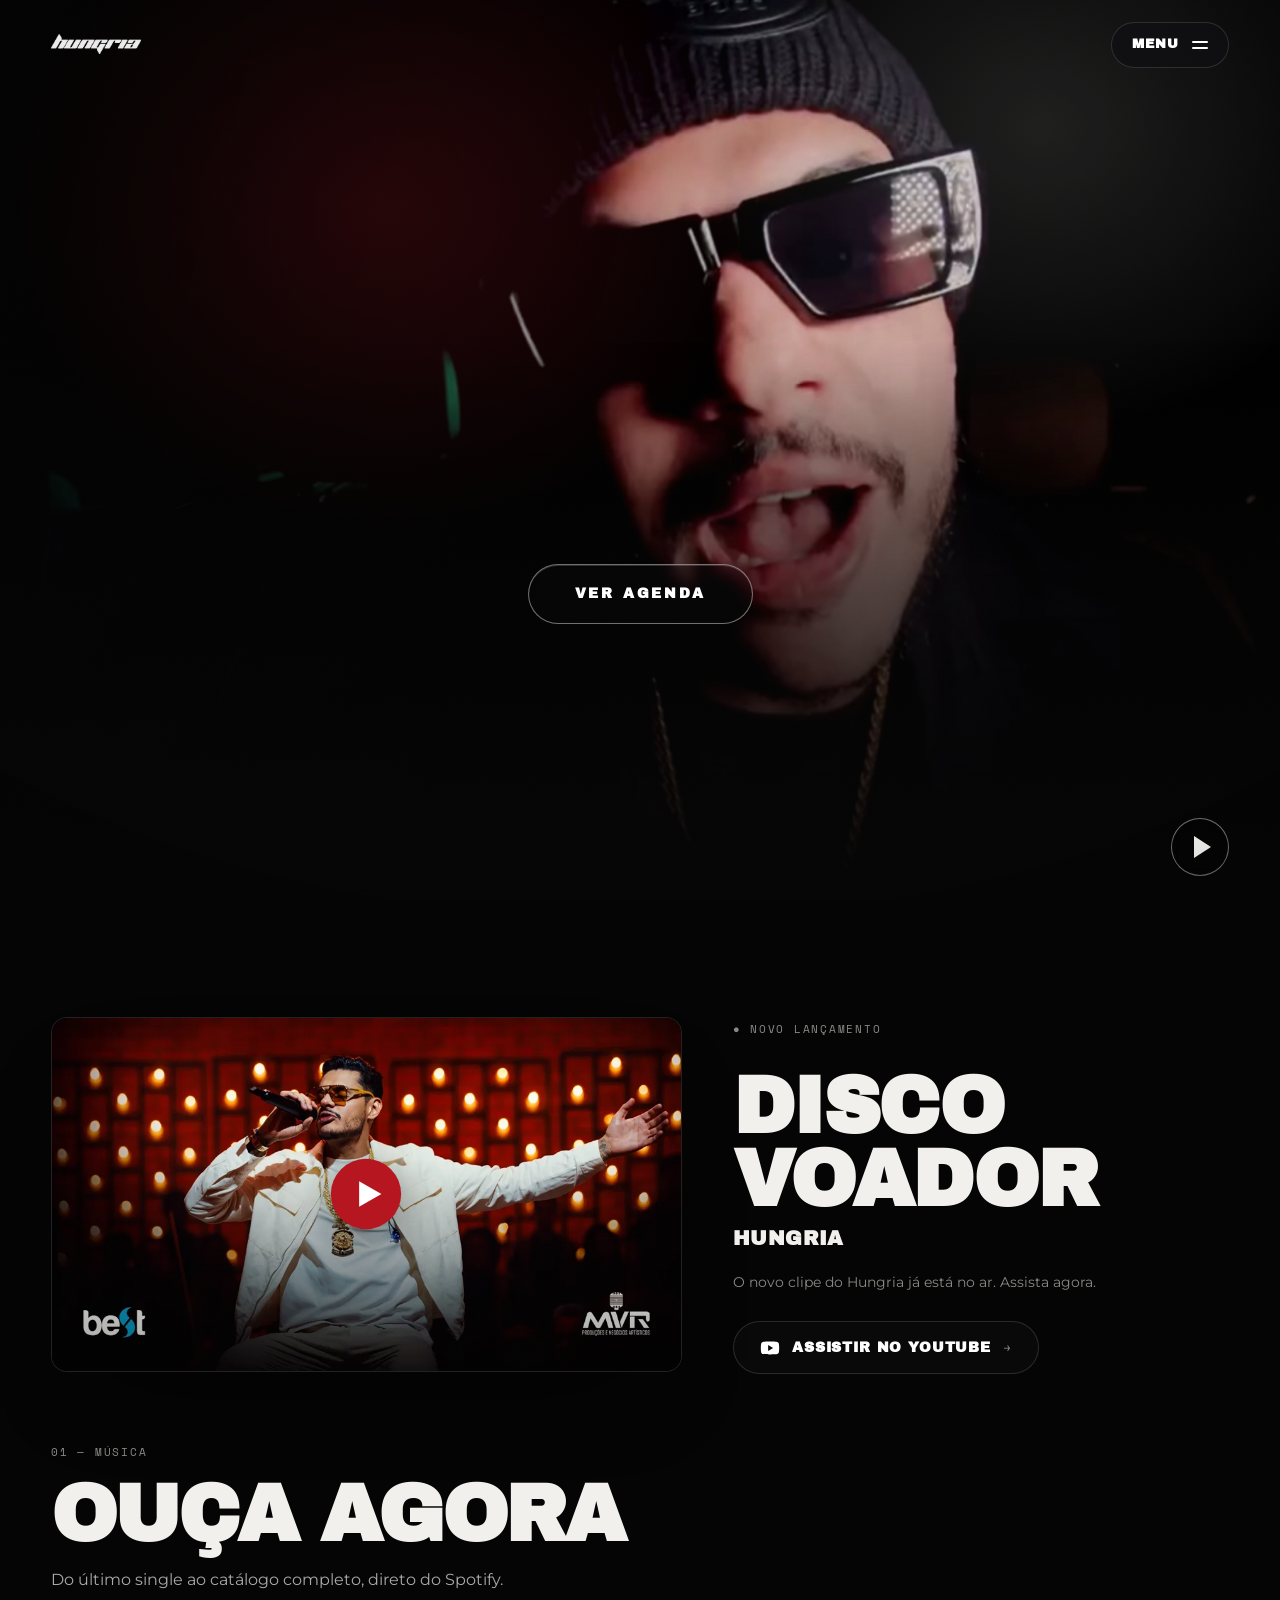
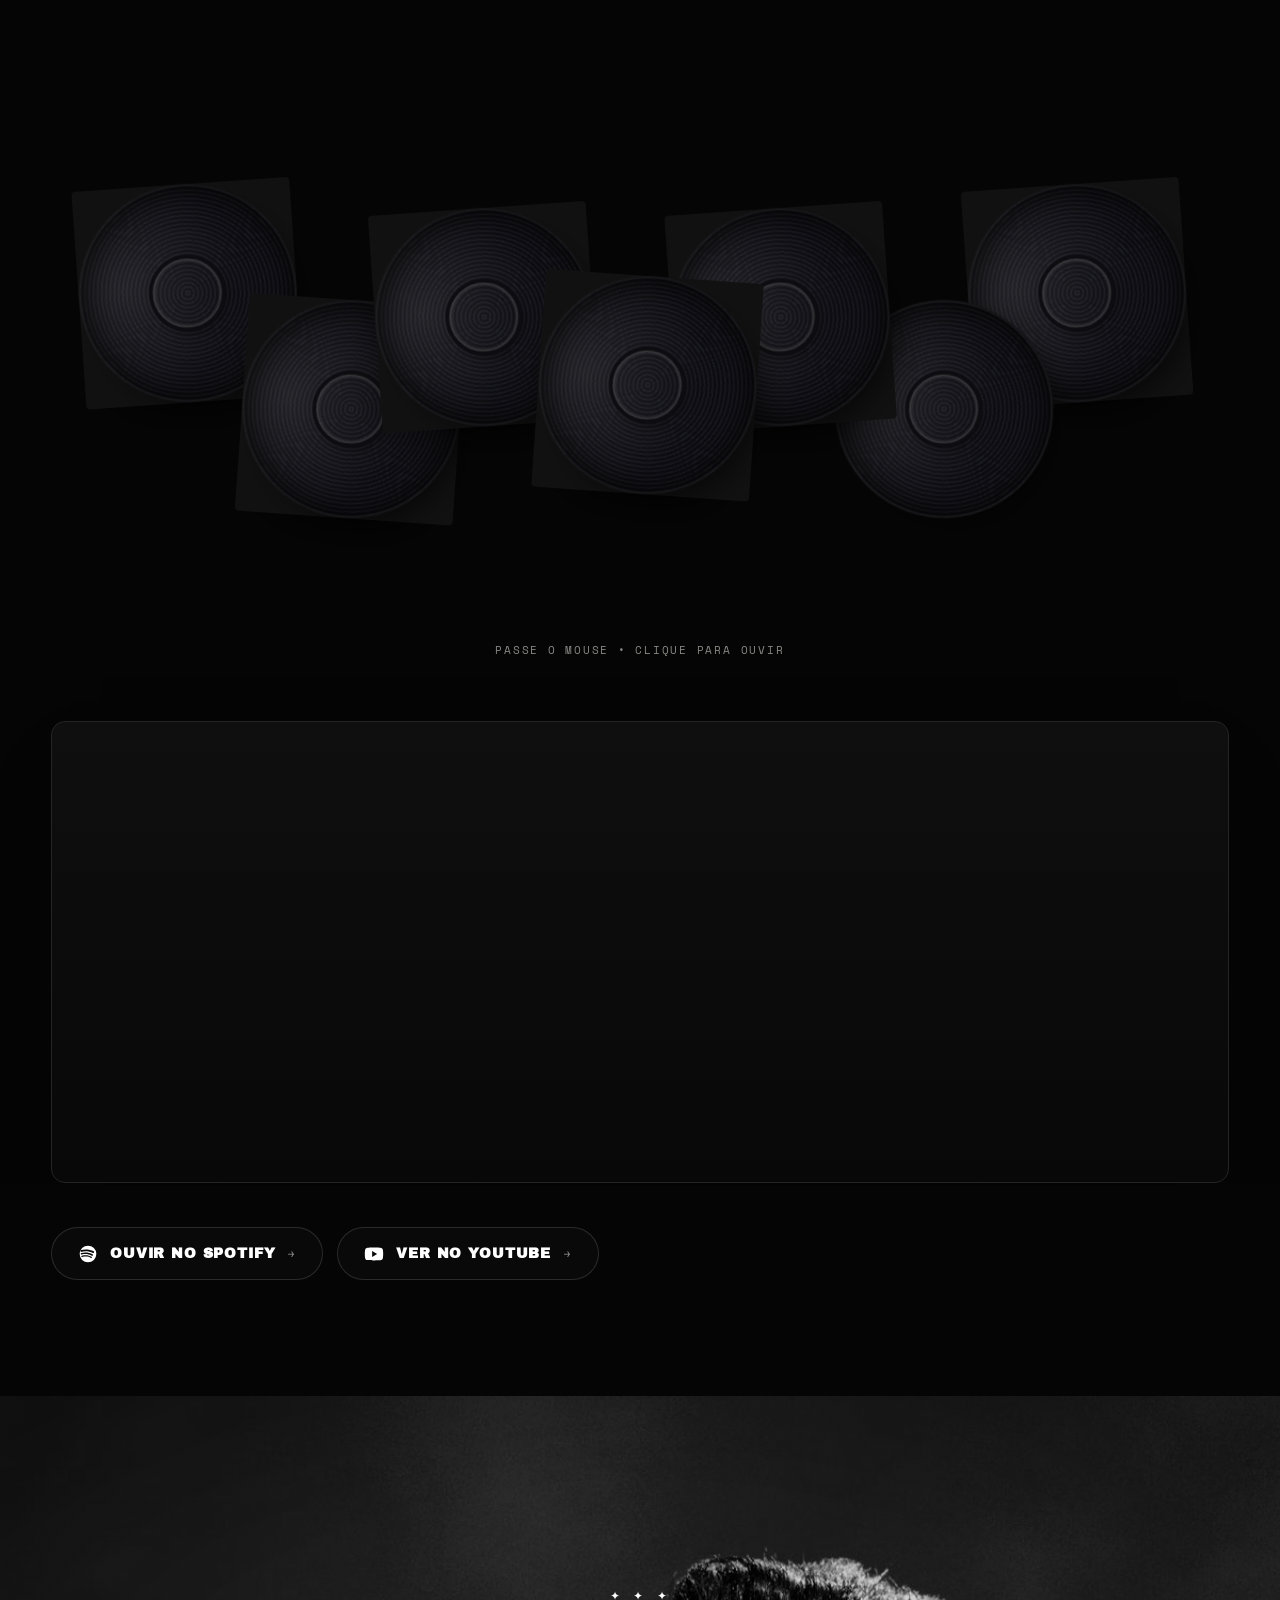
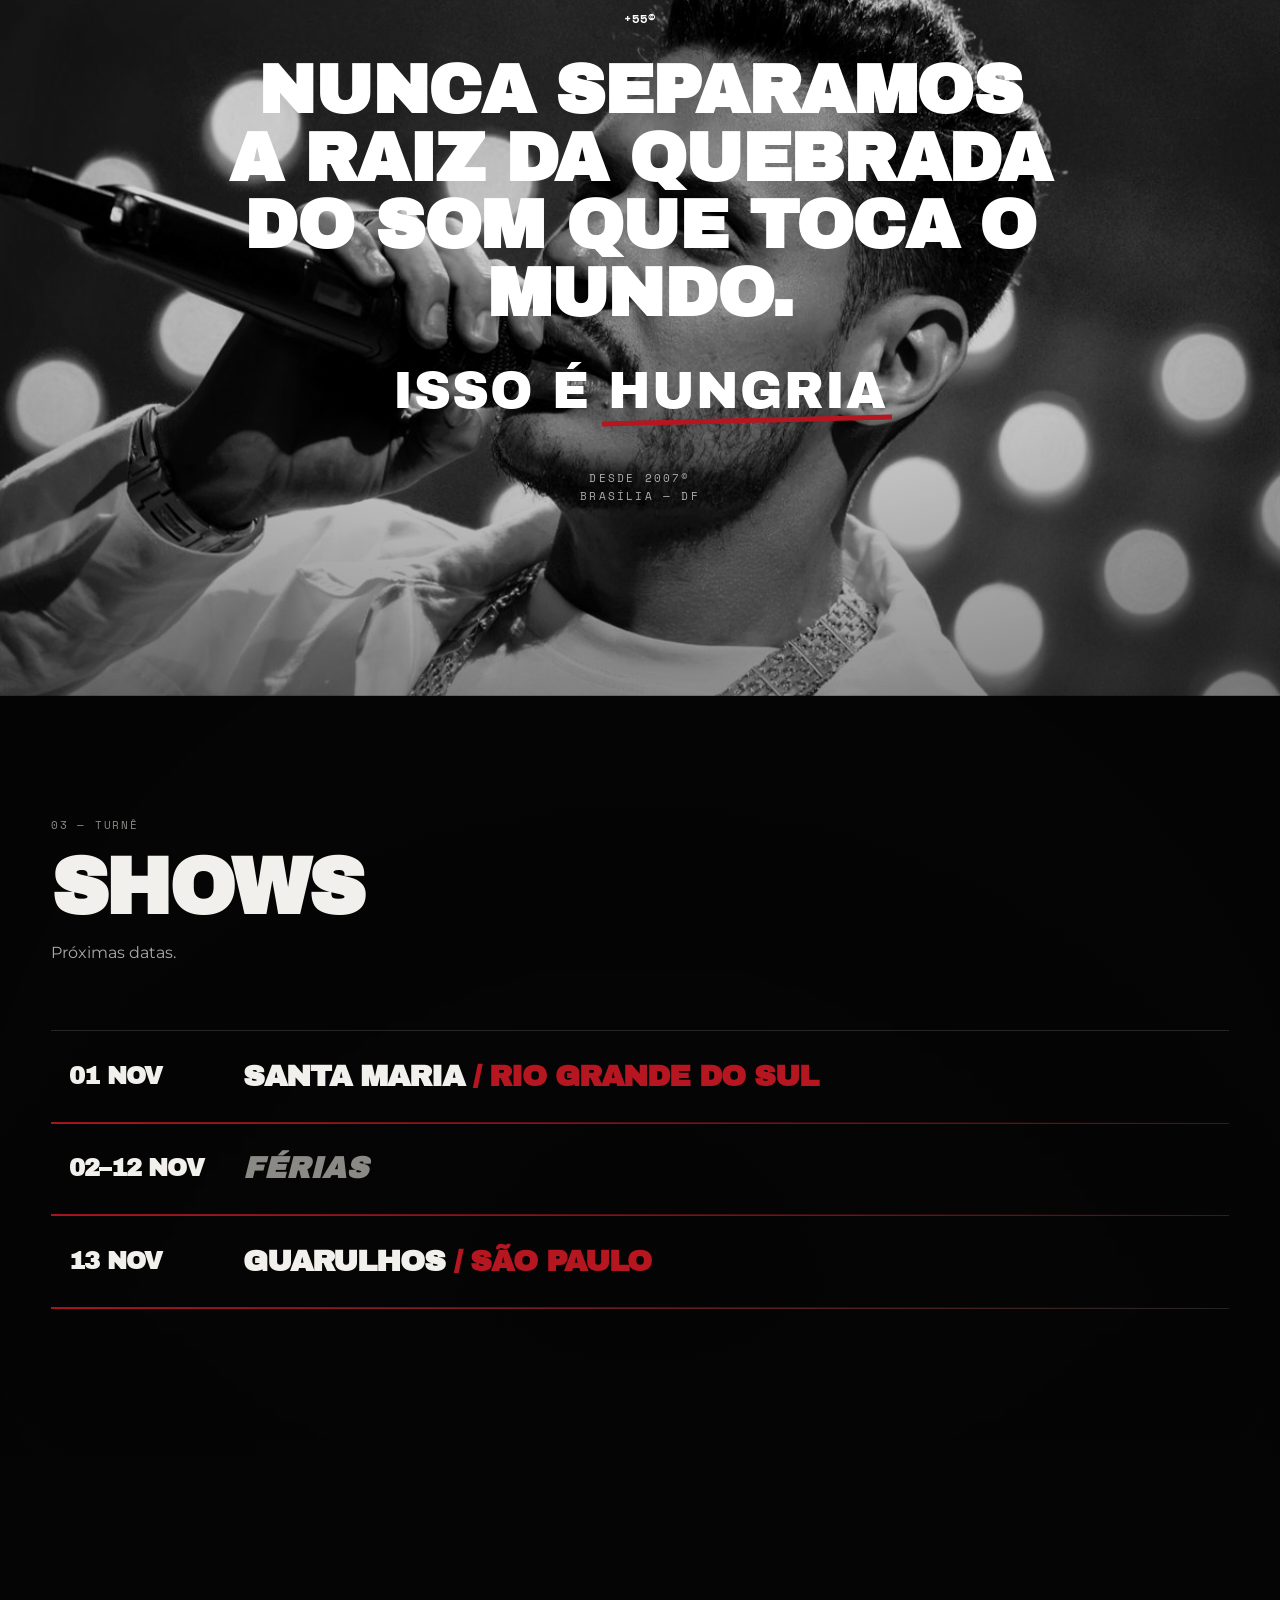
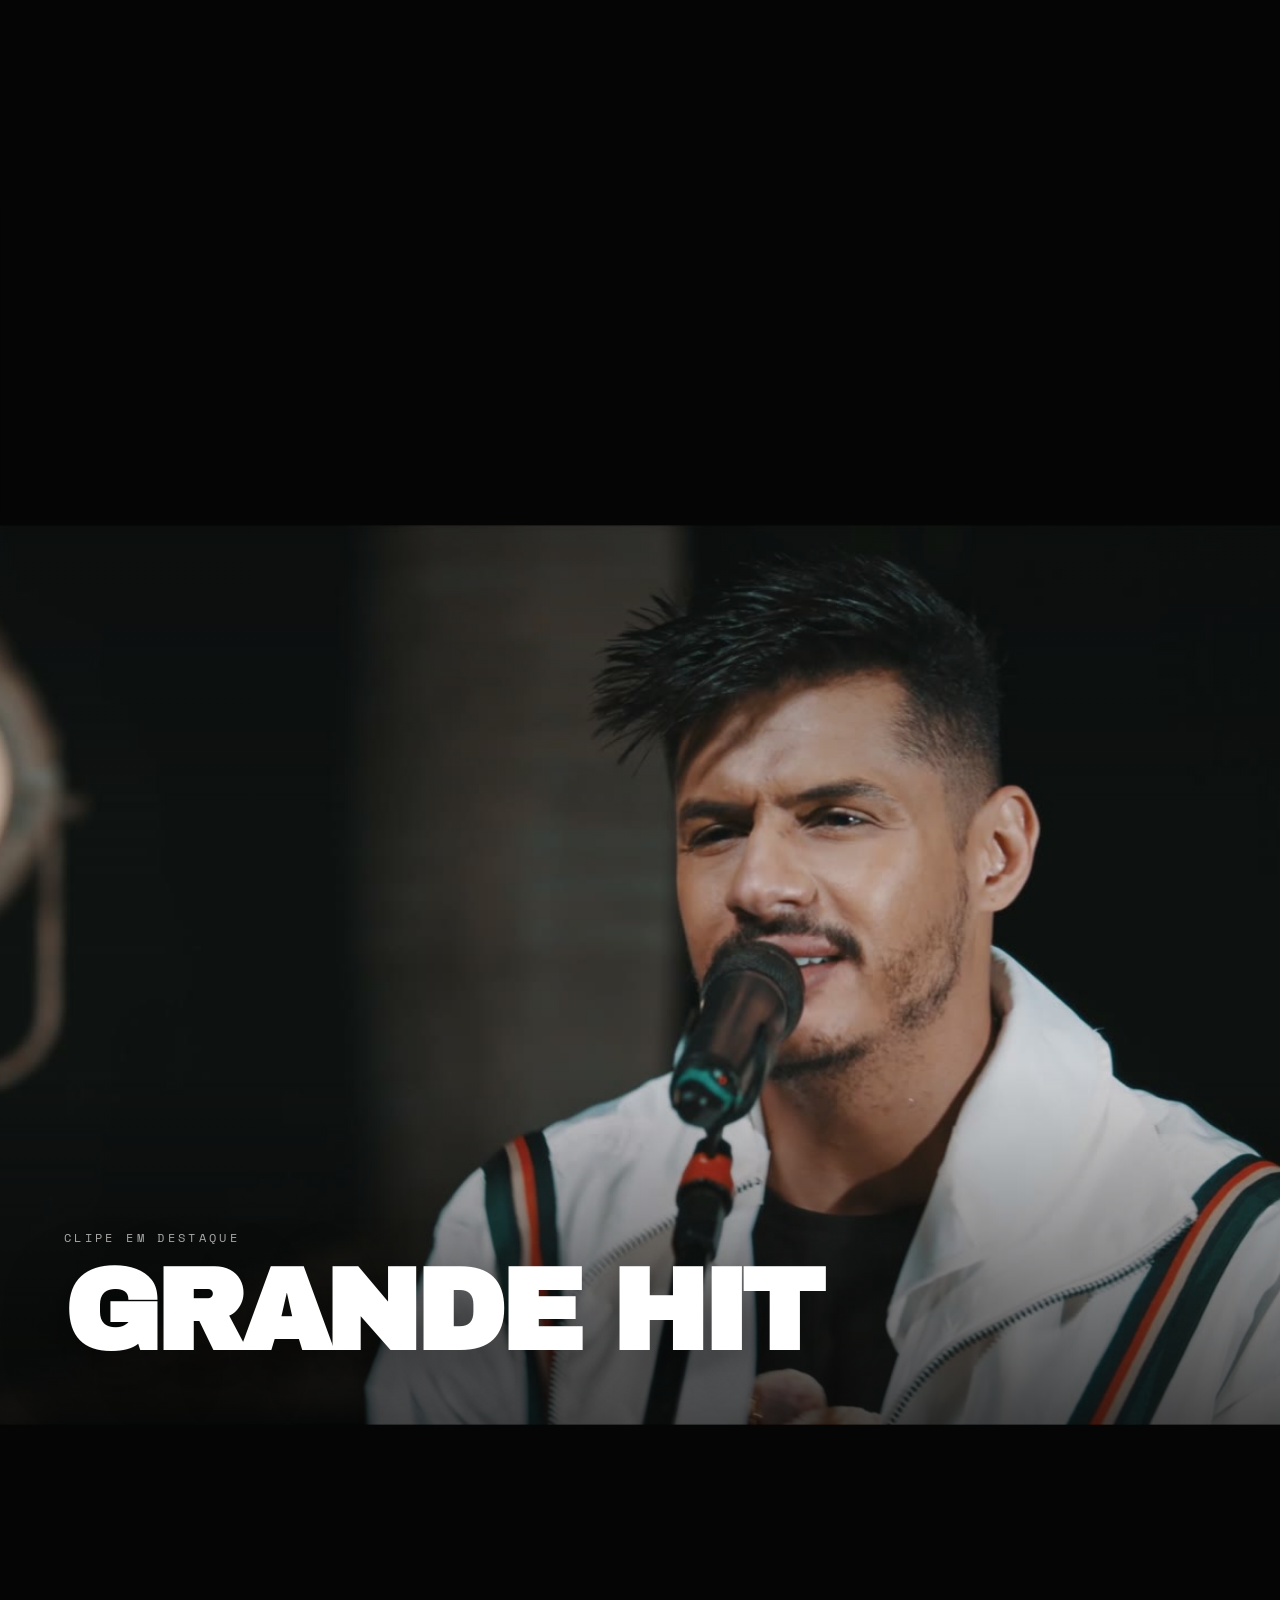
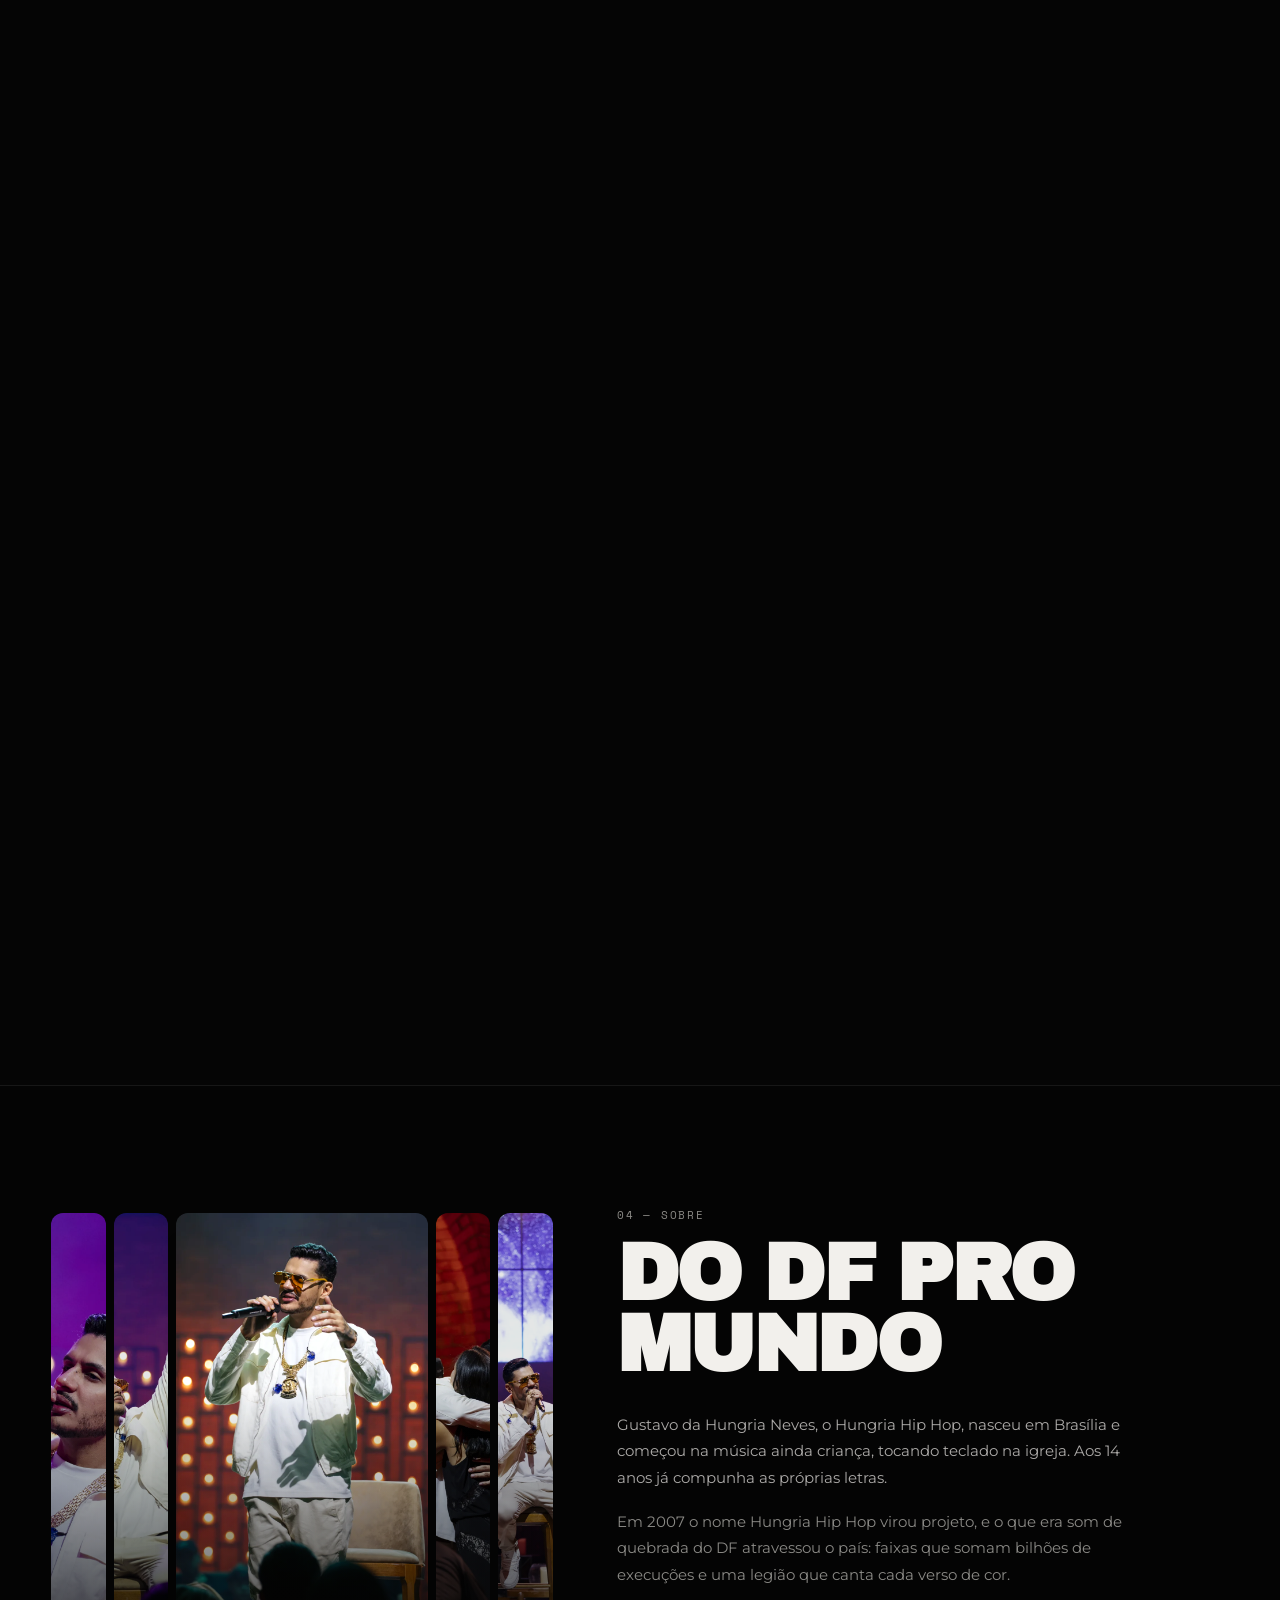
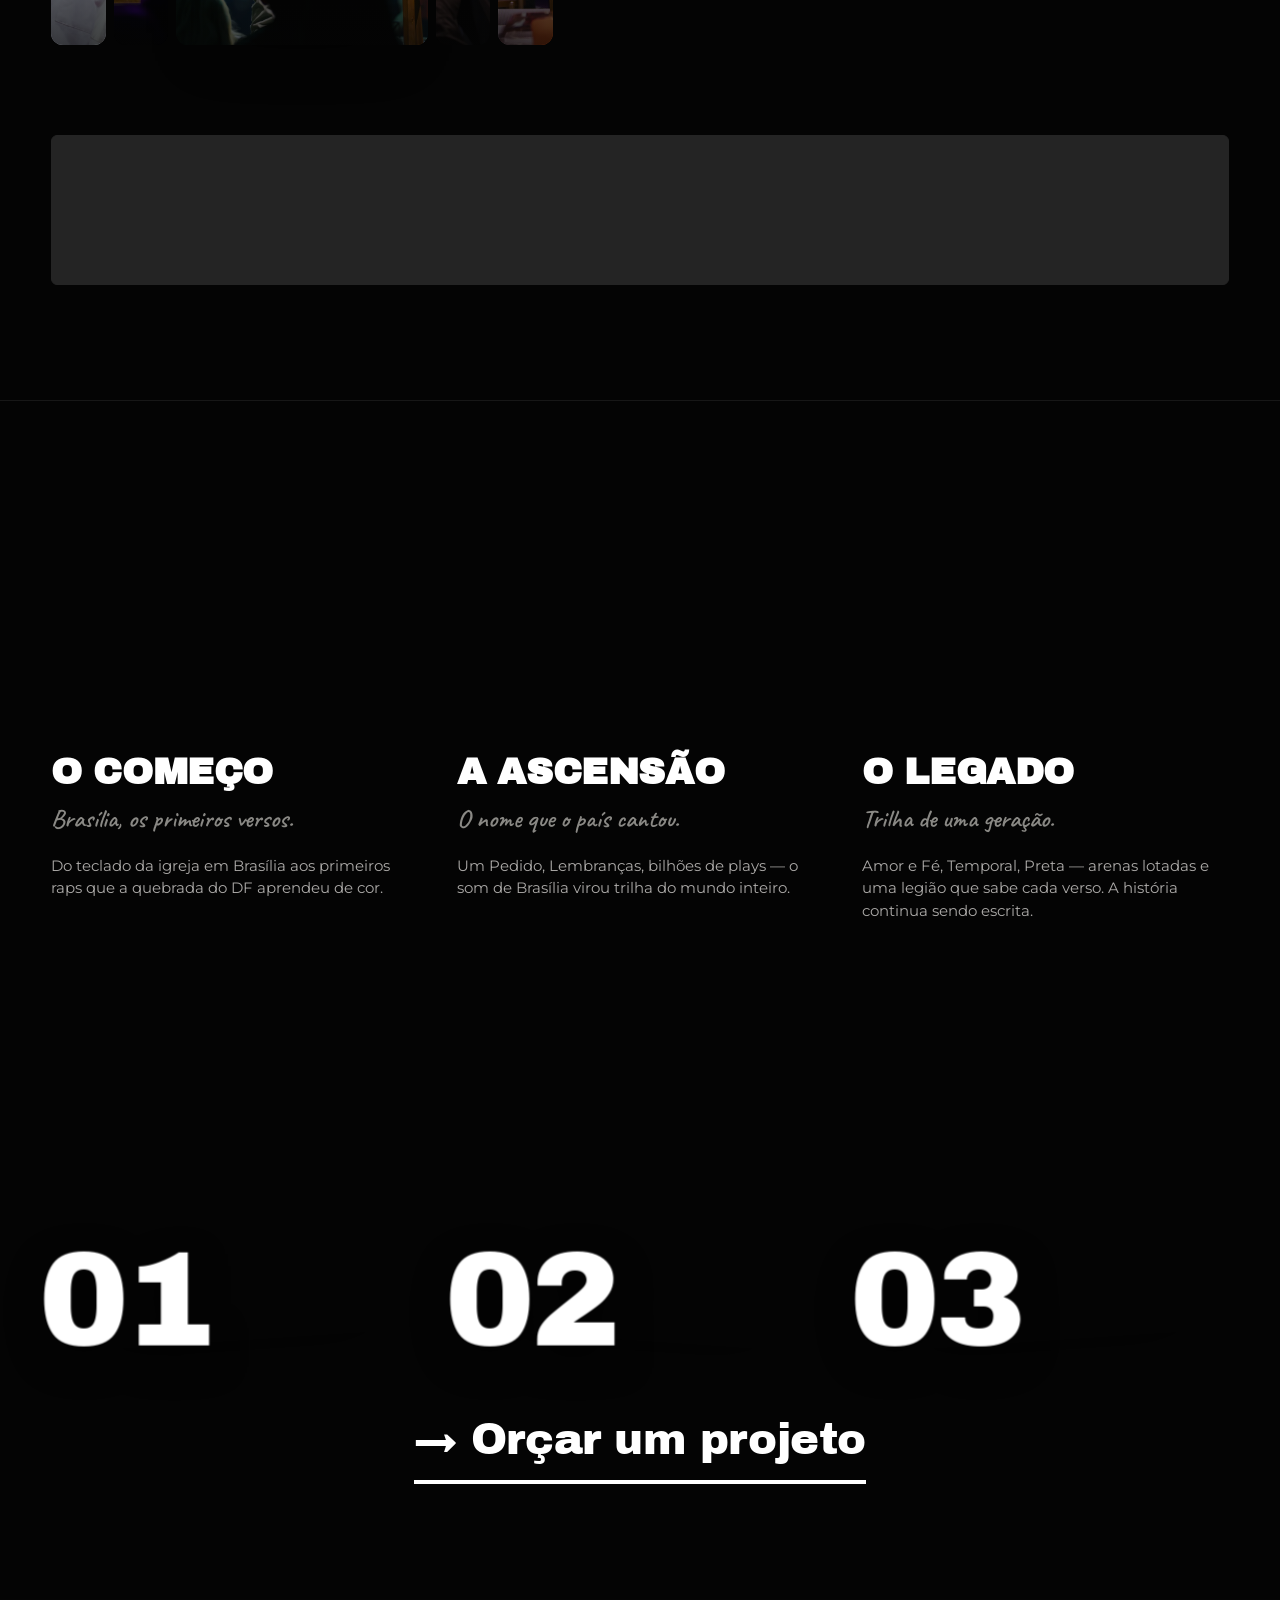
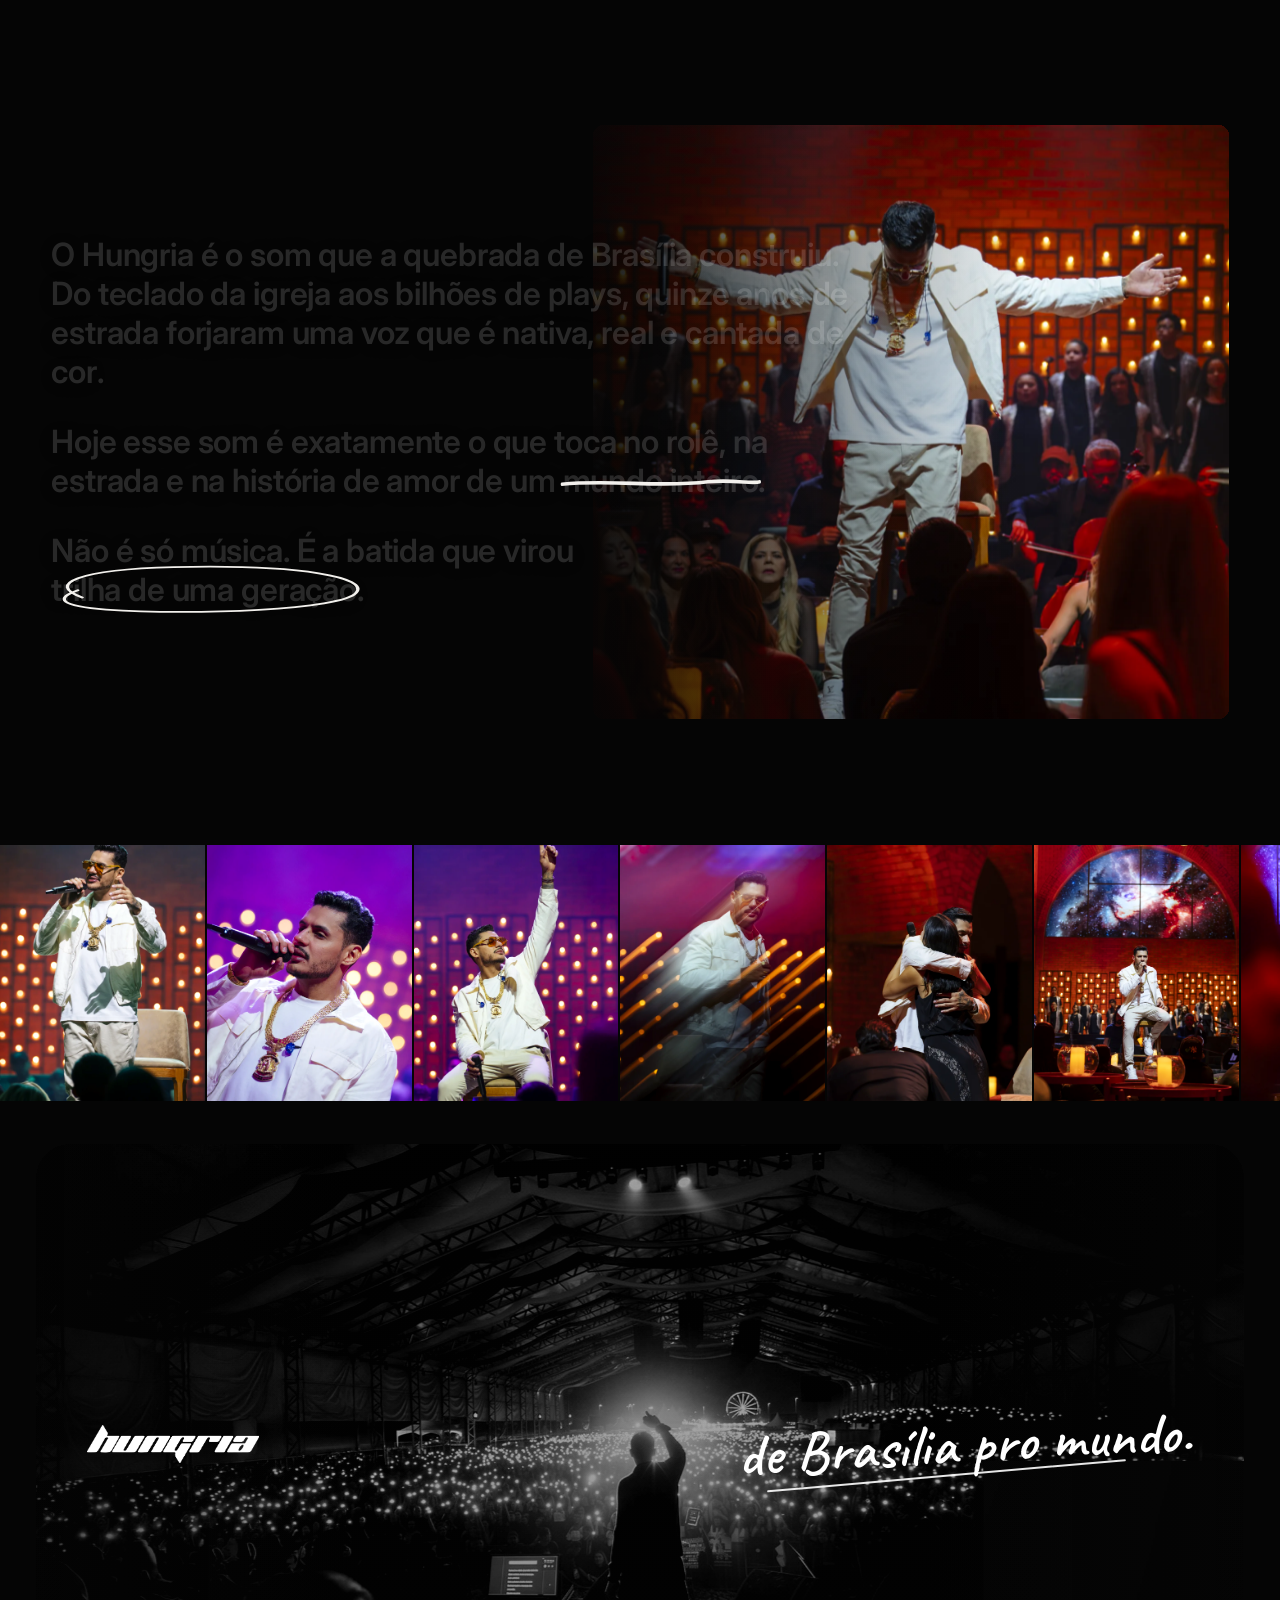
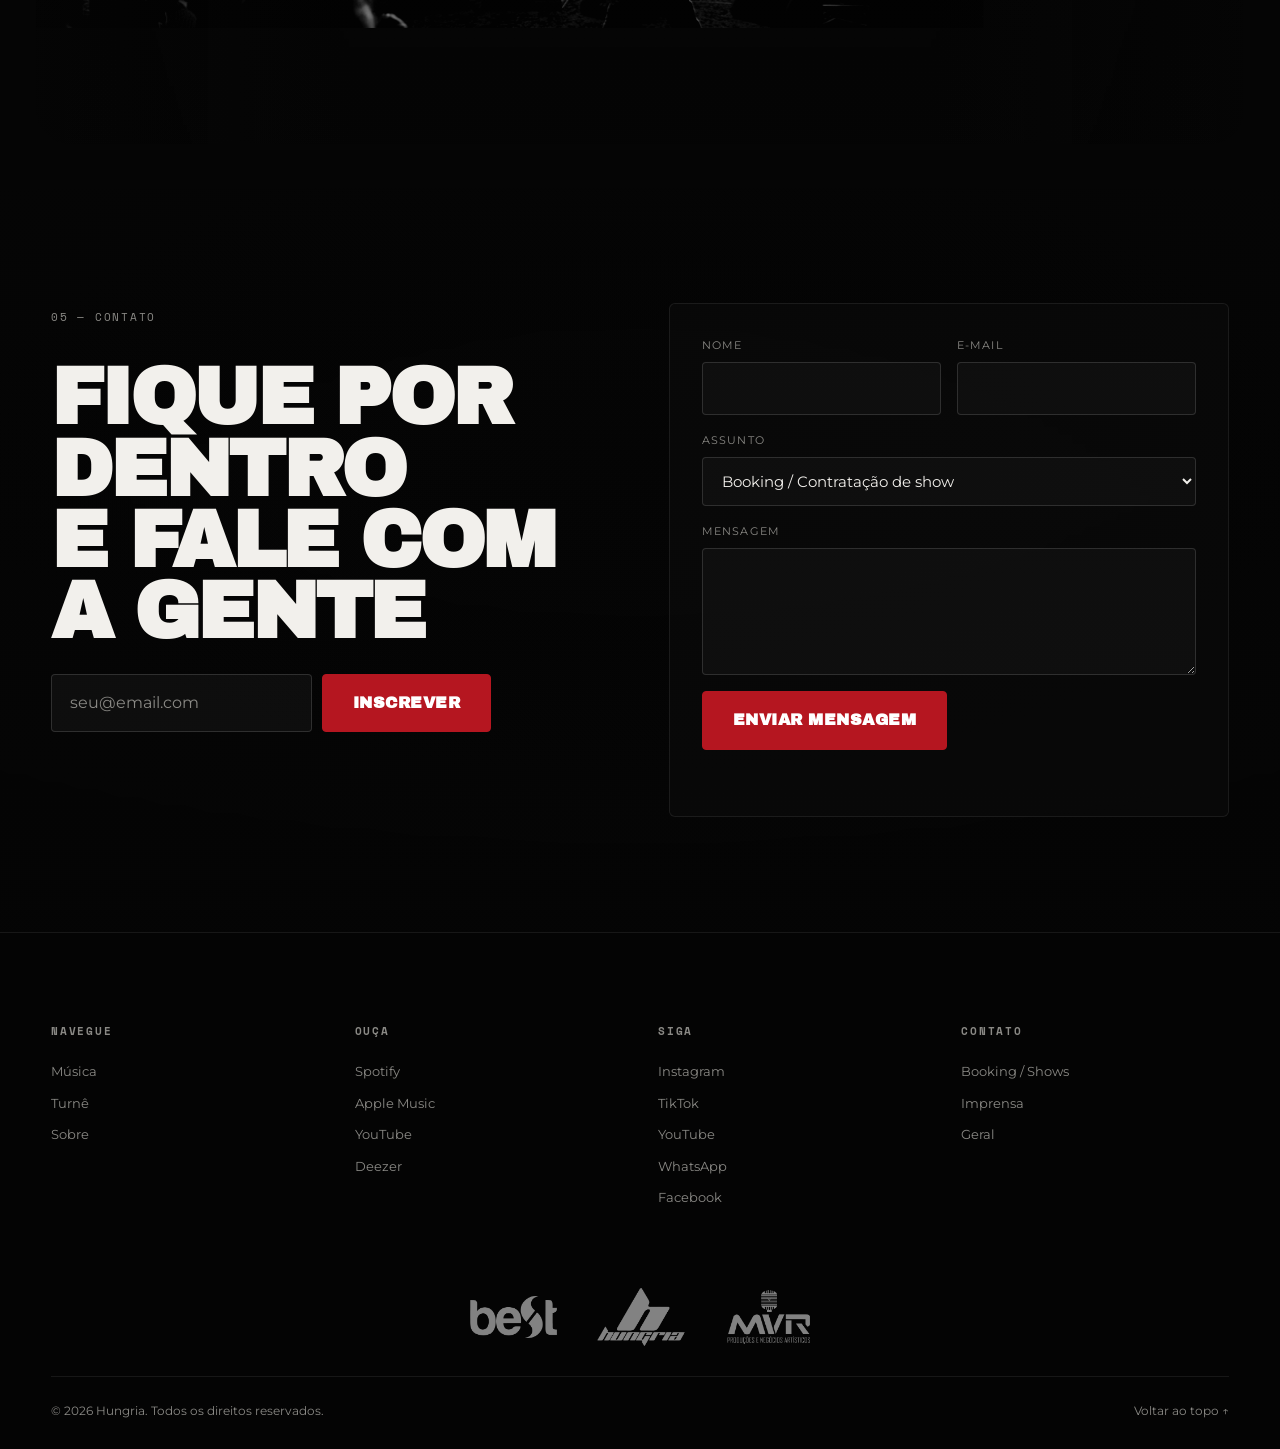
==== commit cd3ee2c7: "Agenda: periodo de ferias (02-12/nov) como linha especial Co-Authored-By: Claude Opus 5.5 <noreply@a" ====
--- a/index.html
+++ b/index.html
@@ -26,7 +26,7 @@
 <link rel="preconnect" href="https://fonts.gstatic.com" crossorigin>
 <link href="https://fonts.googleapis.com/css2?family=Archivo+Black&family=Caveat:wght@500;600;700&family=Inter:wght@400;500;600;700&family=Montserrat:wght@300;400;500;600;700;800&family=Space+Mono:wght@400;700&display=swap" rel="stylesheet">
 
-<link rel="stylesheet" href="assets/css/style.css?v=20261103a">
+<link rel="stylesheet" href="assets/css/style.css?v=20261103b">
 <script>document.documentElement.classList.add("js");</script>
 </head>
 
@@ -575,8 +575,8 @@
 
 <!-- scroll suave com inércia (estilo Sand) — degrada sem ele -->
 <script src="https://unpkg.com/lenis@1.1.14/dist/lenis.min.js"></script>
-<script src="assets/js/data.js?v=20261103a"></script>
-<script src="assets/js/main.js?v=20261103a"></script>
+<script src="assets/js/data.js?v=20261103b"></script>
+<script src="assets/js/main.js?v=20261103b"></script>
 <!-- Lançamento: clicar na capa troca pela reprodução do clipe (YouTube) -->
 <script>
 (function(){
--- a/assets/css/style.css
+++ b/assets/css/style.css
@@ -574,6 +574,8 @@
 .dates__d{ font-family:var(--font-display); font-weight:700; text-transform:uppercase; font-size:24px; letter-spacing:0; }
 .dates__city{ font-family:var(--font-display); font-weight:700; text-transform:uppercase; letter-spacing:-.01em; font-size:clamp(20px,2.4vw,30px); line-height:1.04; }
 .dates__uf{ color:var(--red); }
+.dates__row--pausa .dates__city{ color:var(--gray); font-style:italic; letter-spacing:.02em; }
+.dates__row--pausa .dates__d, .js .dates__row--pausa.reveal.on .dates__d{ color:var(--gray); }
 .dates__venue{ font-size:13px; letter-spacing:.02em; color:var(--gray); margin-top:5px; }
 .dates__tag{ font-family:var(--font-body); font-size:11px; letter-spacing:.12em; text-transform:uppercase; color:var(--white-70);
   border:1px solid var(--white-14); border-radius:3px; padding:10px 16px; white-space:nowrap; transition:border-color .3s, background-color .3s, color .3s; }
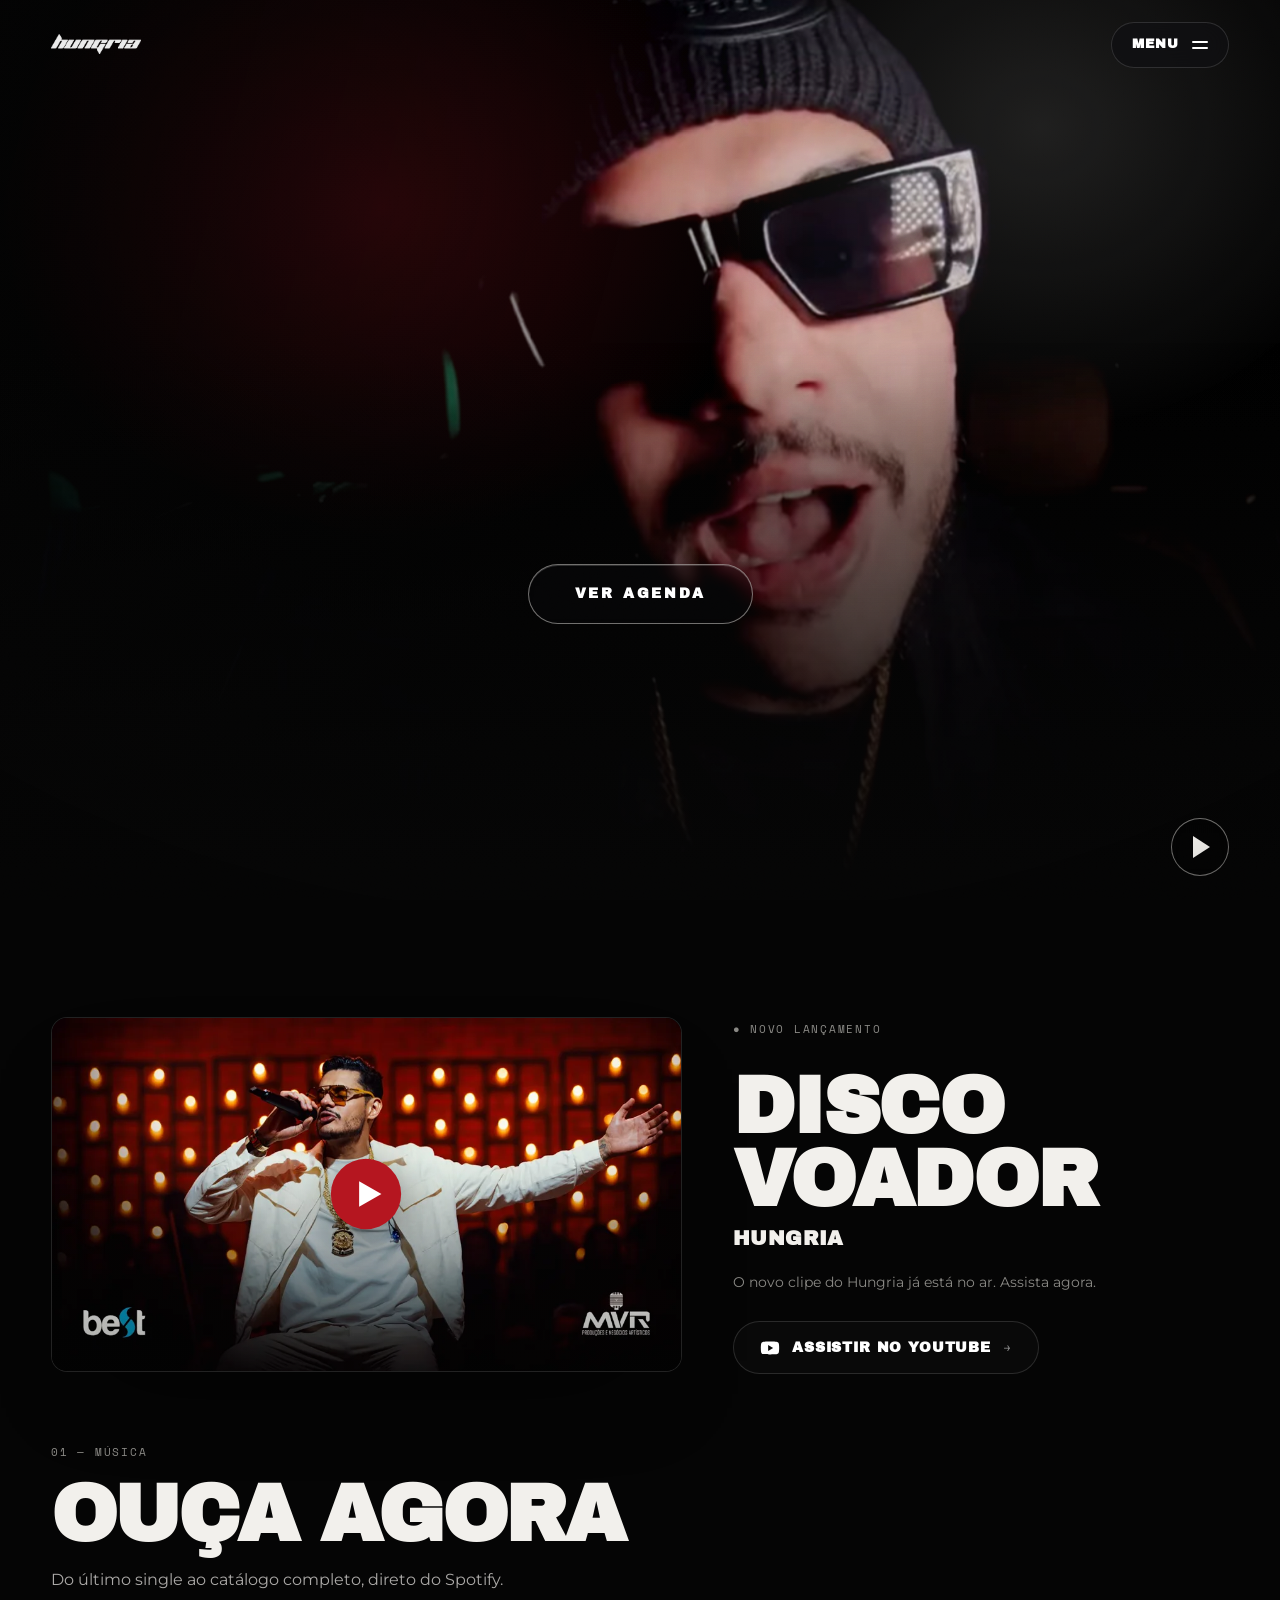
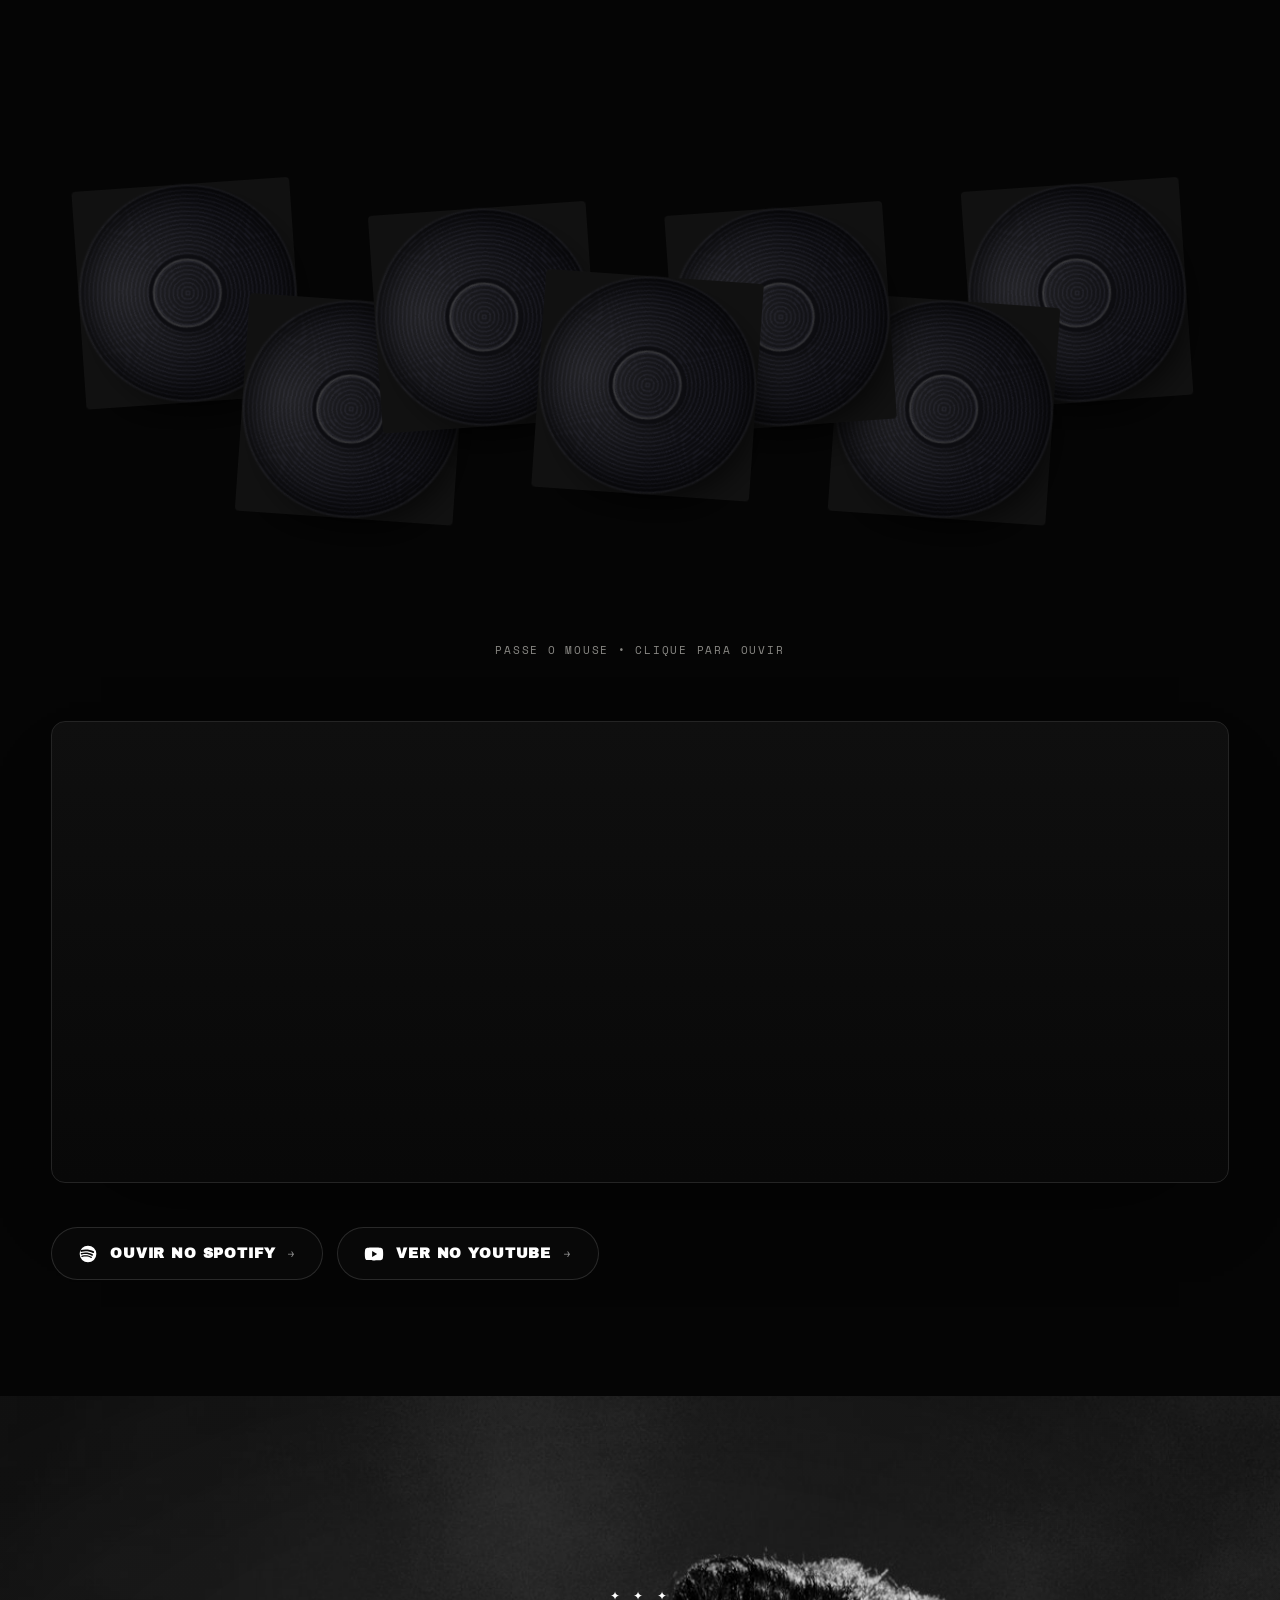
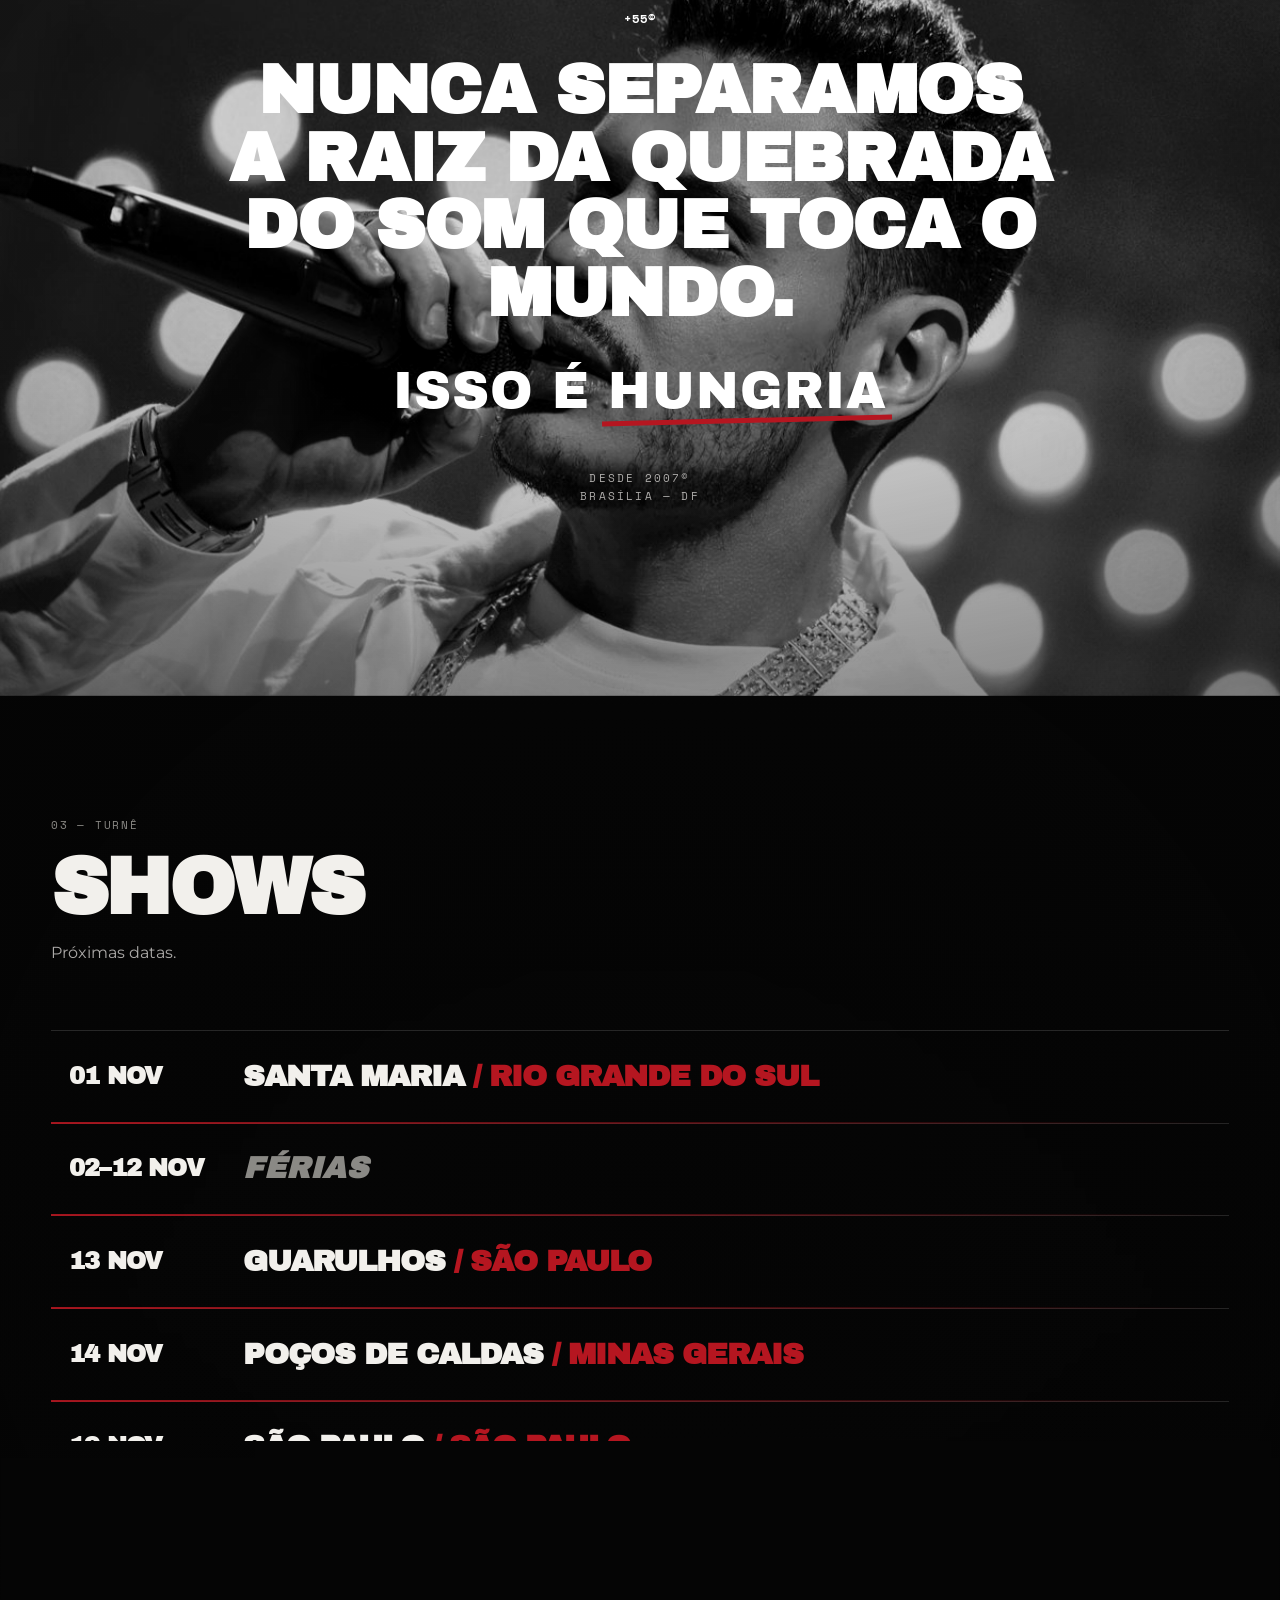
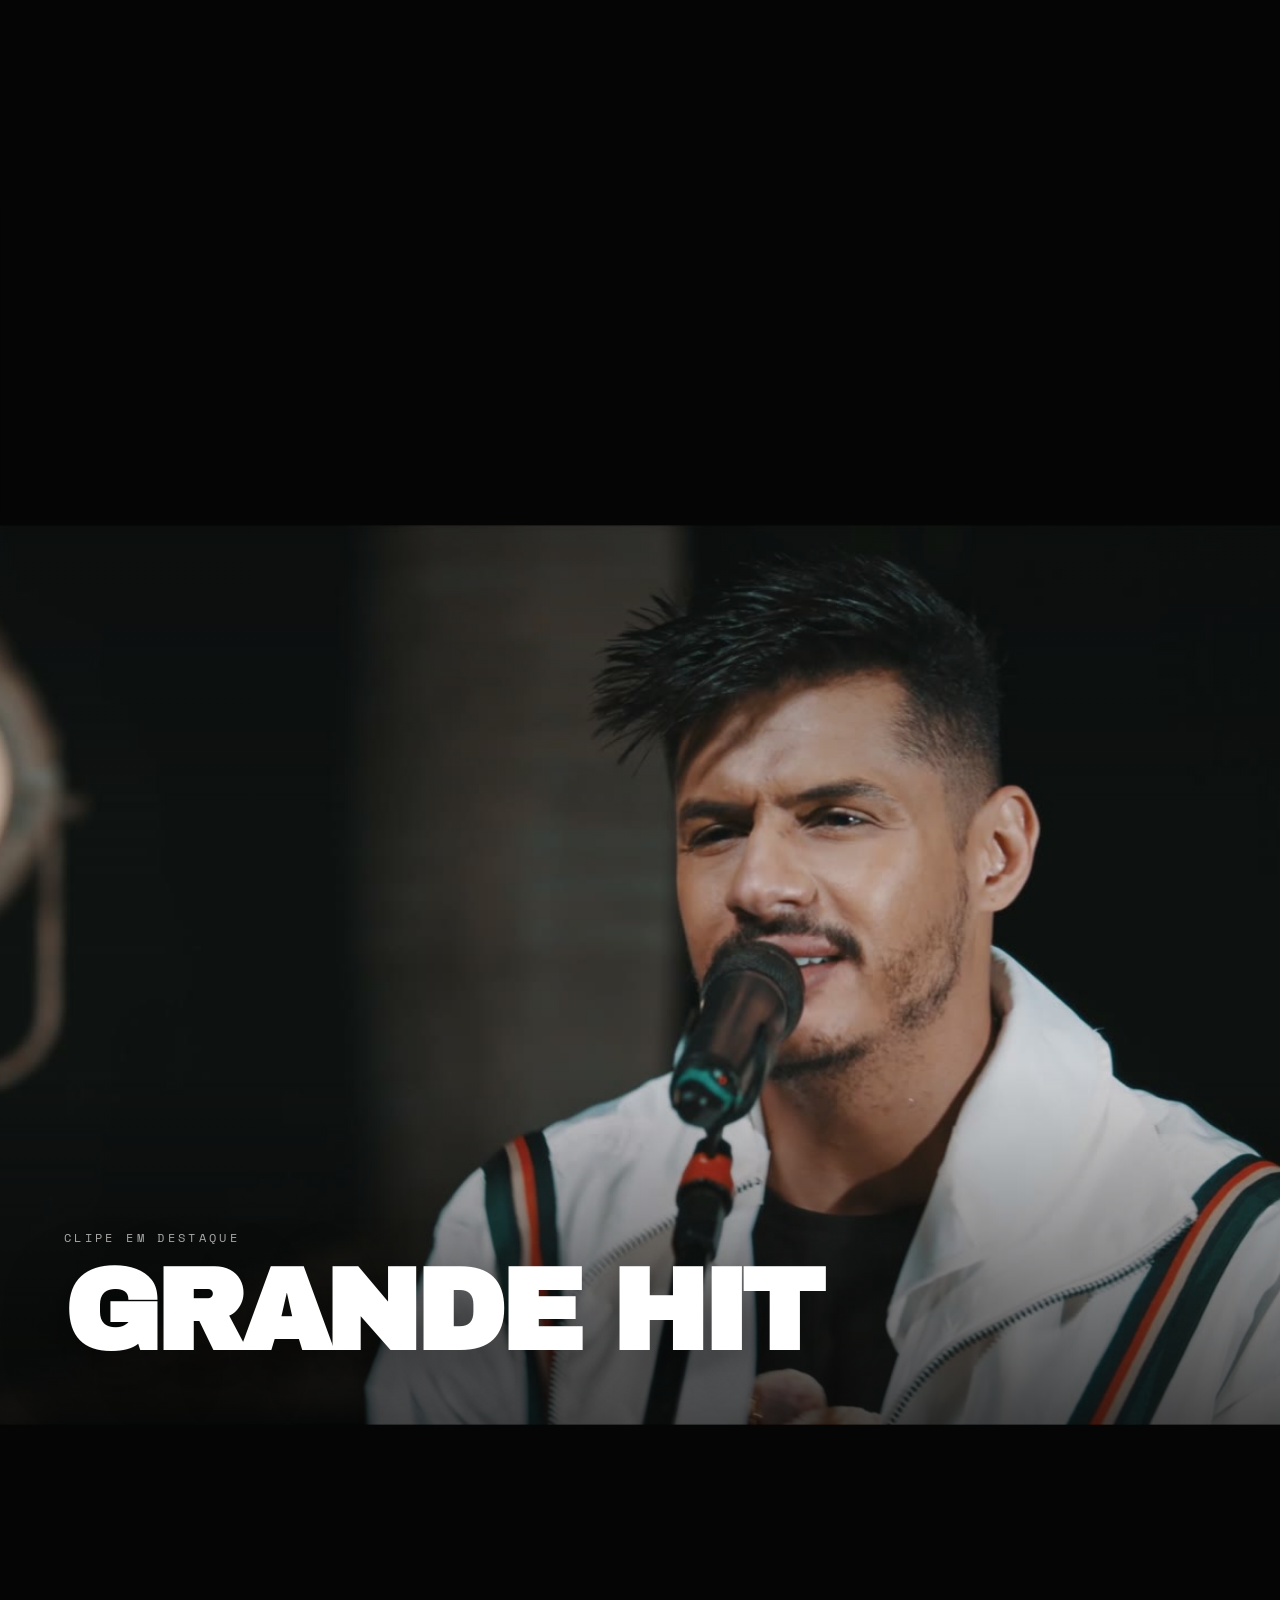
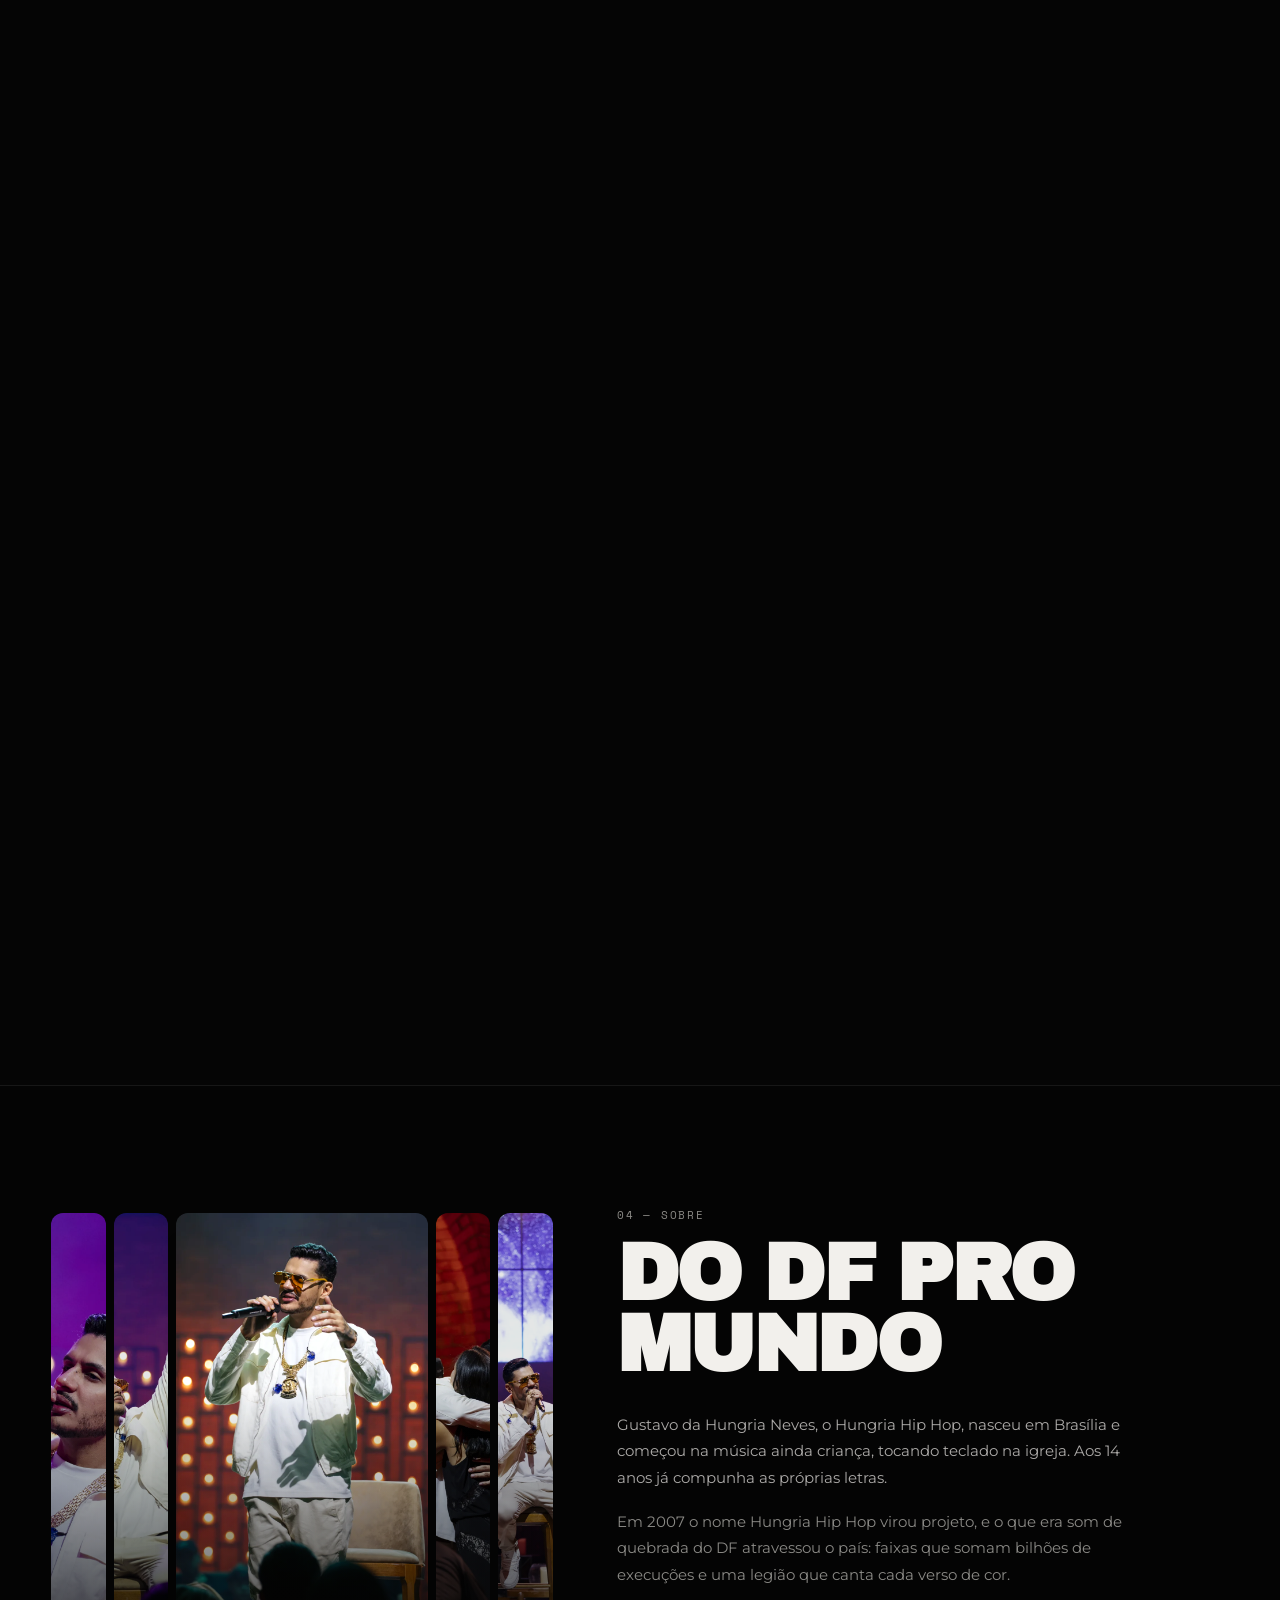
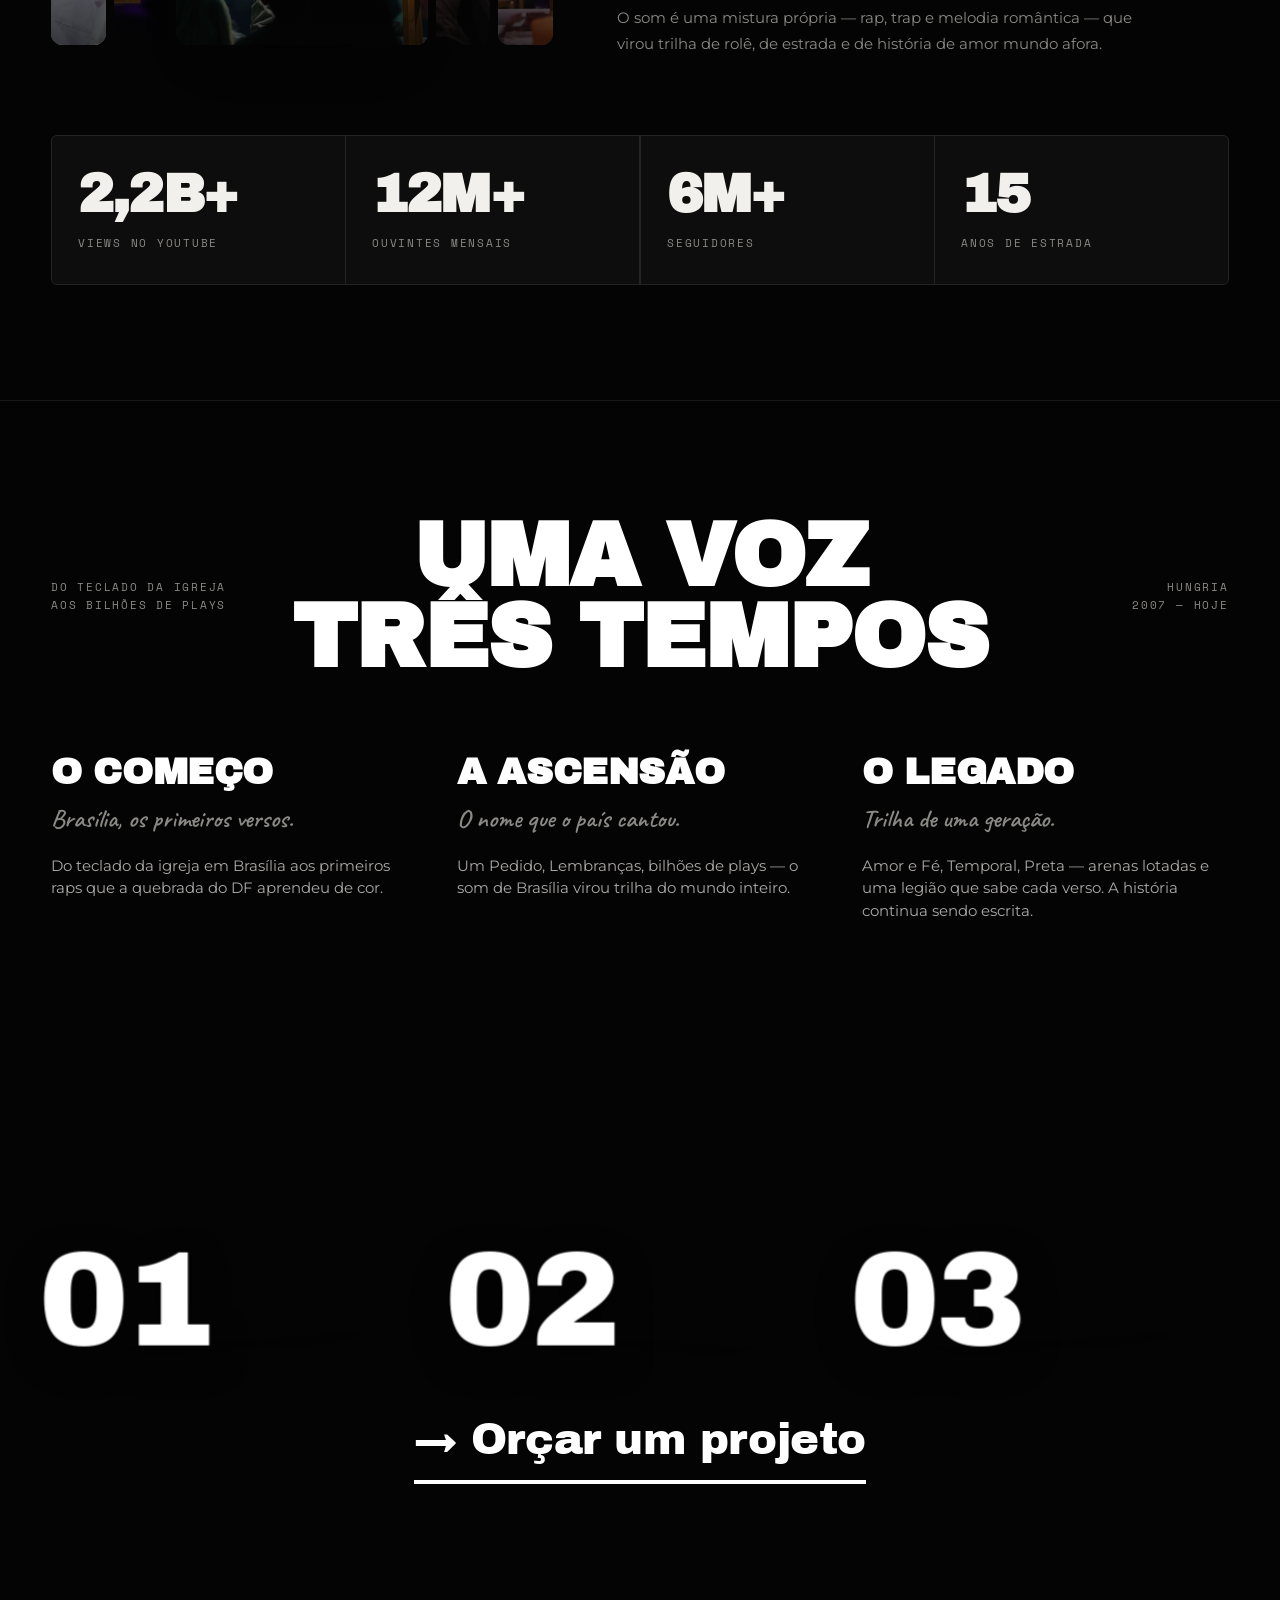
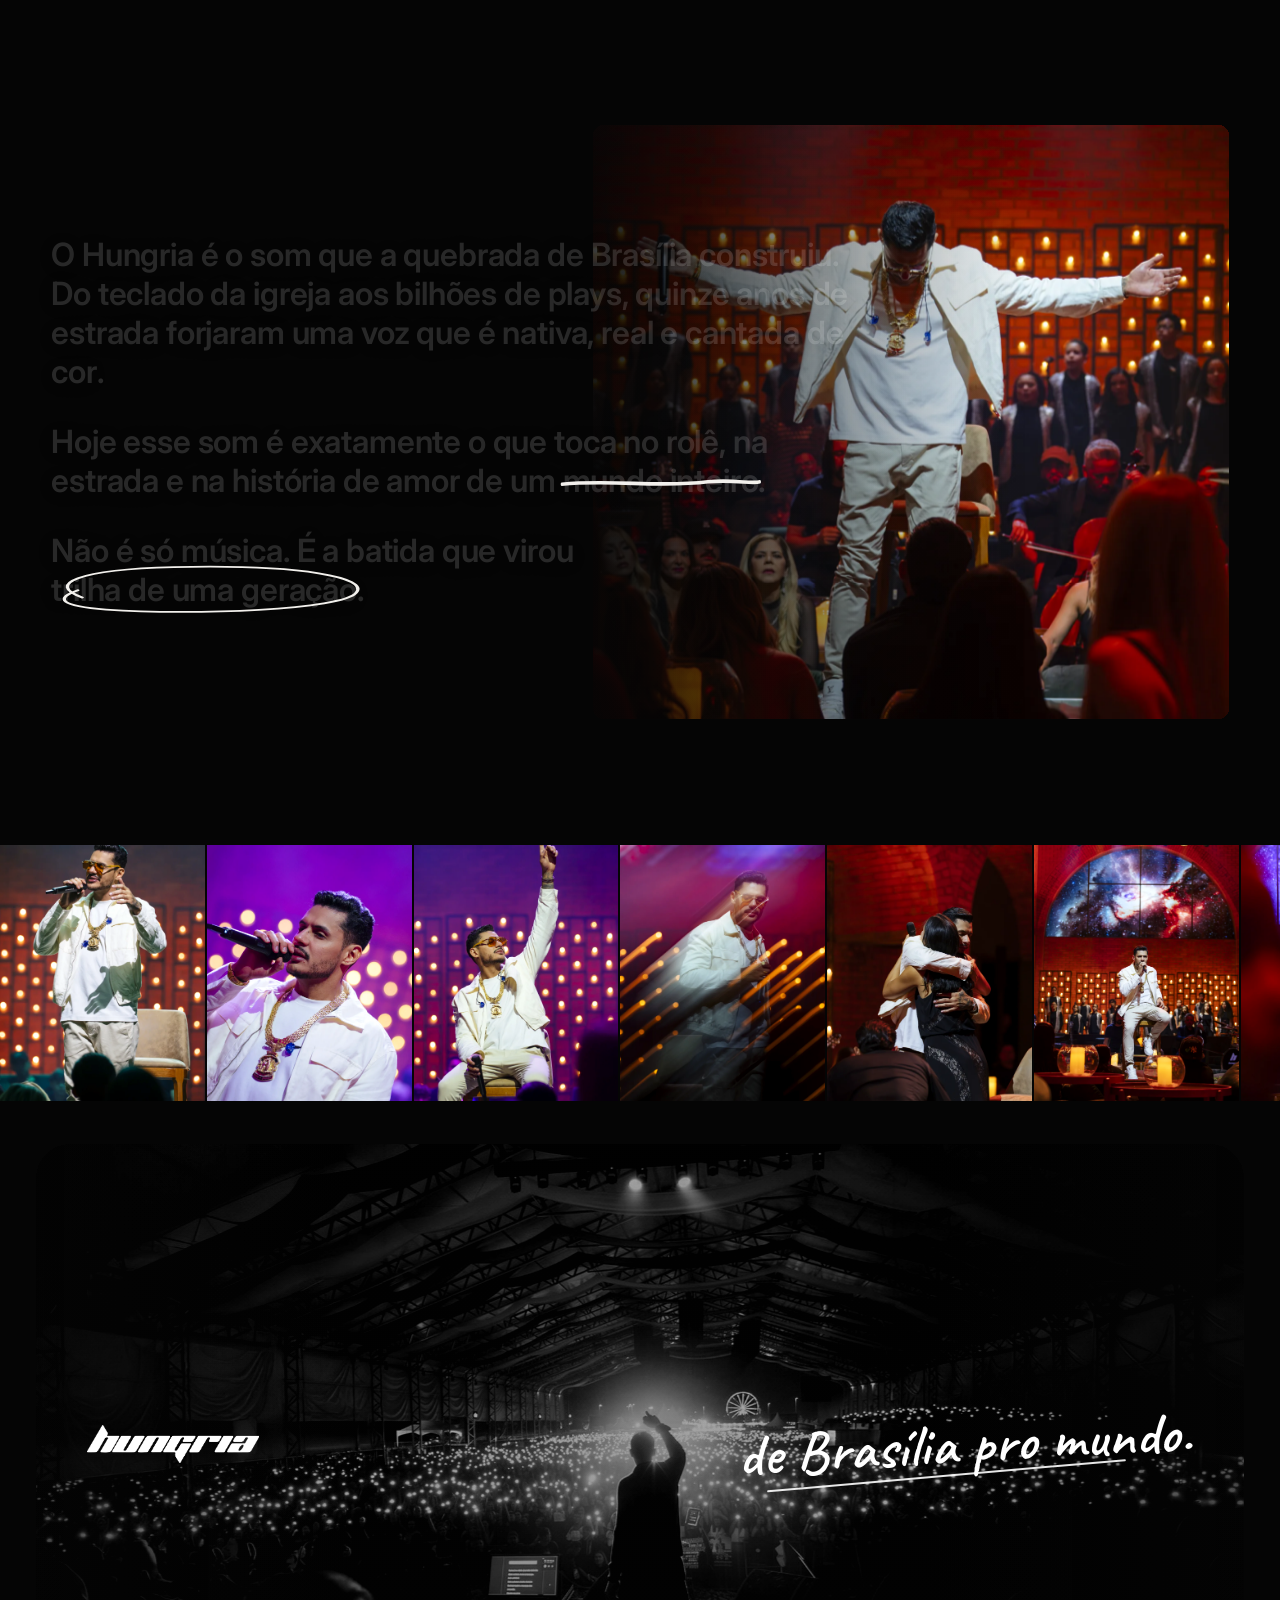
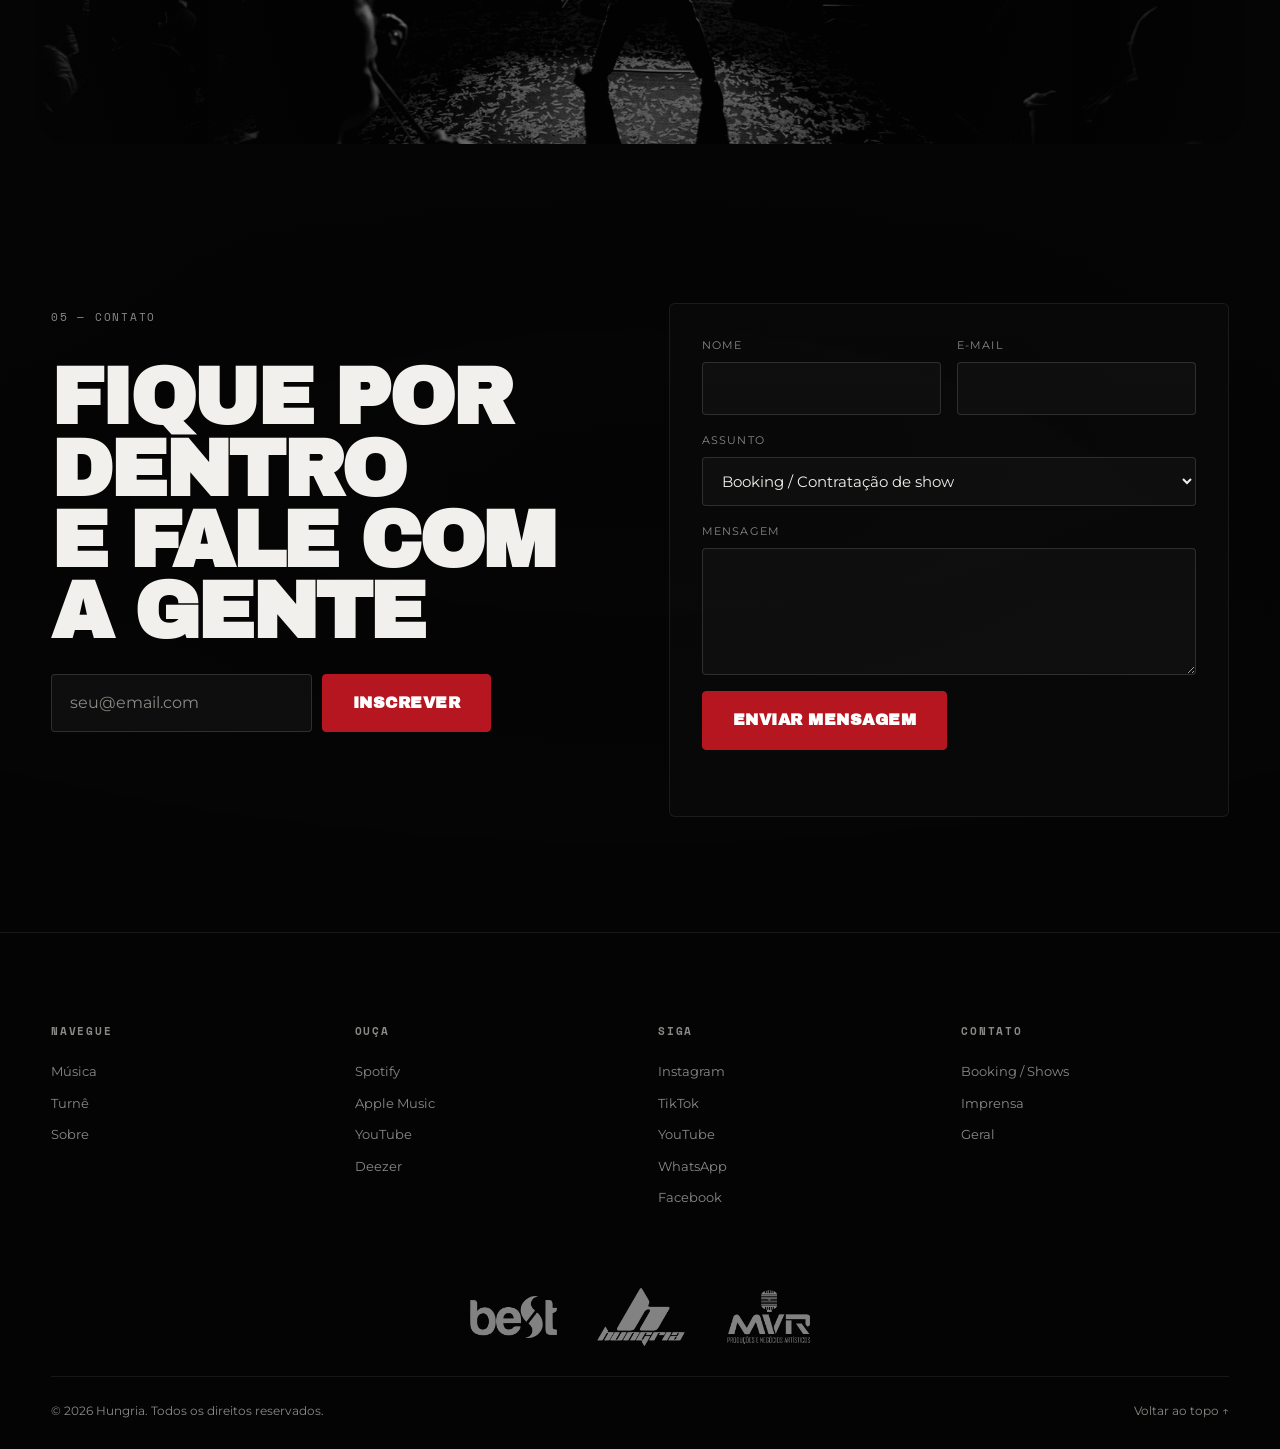
==== commit 5a4dffba: "Videos e fotos de fundo passam a vir do Cloudflare R2 para poupar trafego do Vercel Co-Authored-By: " ====
--- a/index.html
+++ b/index.html
@@ -65,7 +65,7 @@
 <div class="pagebg pagebg--alt" id="pagebgAlt" aria-hidden="true">
   <picture>
     <source type="image/webp" srcset="assets/img/fotos/fundao.webp?2">
-    <img class="pagebg__img" src="assets/img/fotos/fundao.jpg?2" alt="" decoding="async">
+    <img class="pagebg__img" src="https://pub-dfd14236a91140a5a1e41c79f0a83fe4.r2.dev/hungria/fundao.jpg" alt="" decoding="async">
   </picture>
   <span class="pagebg__veil"></span>
 </div>
@@ -411,7 +411,7 @@
     </div>
     <div class="ghit__pill" id="ghitPill">
       <video class="ghit__video" id="ghitVideo" muted loop playsinline preload="metadata" poster="assets/videos/grande-hit-poster.jpg">
-        <source src="assets/videos/grande-hit.mp4" type="video/mp4">
+        <source src="https://pub-dfd14236a91140a5a1e41c79f0a83fe4.r2.dev/hungria/grande-hit.mp4" type="video/mp4">
       </video>
       <span class="ghit__grad" aria-hidden="true"></span>
     </div>
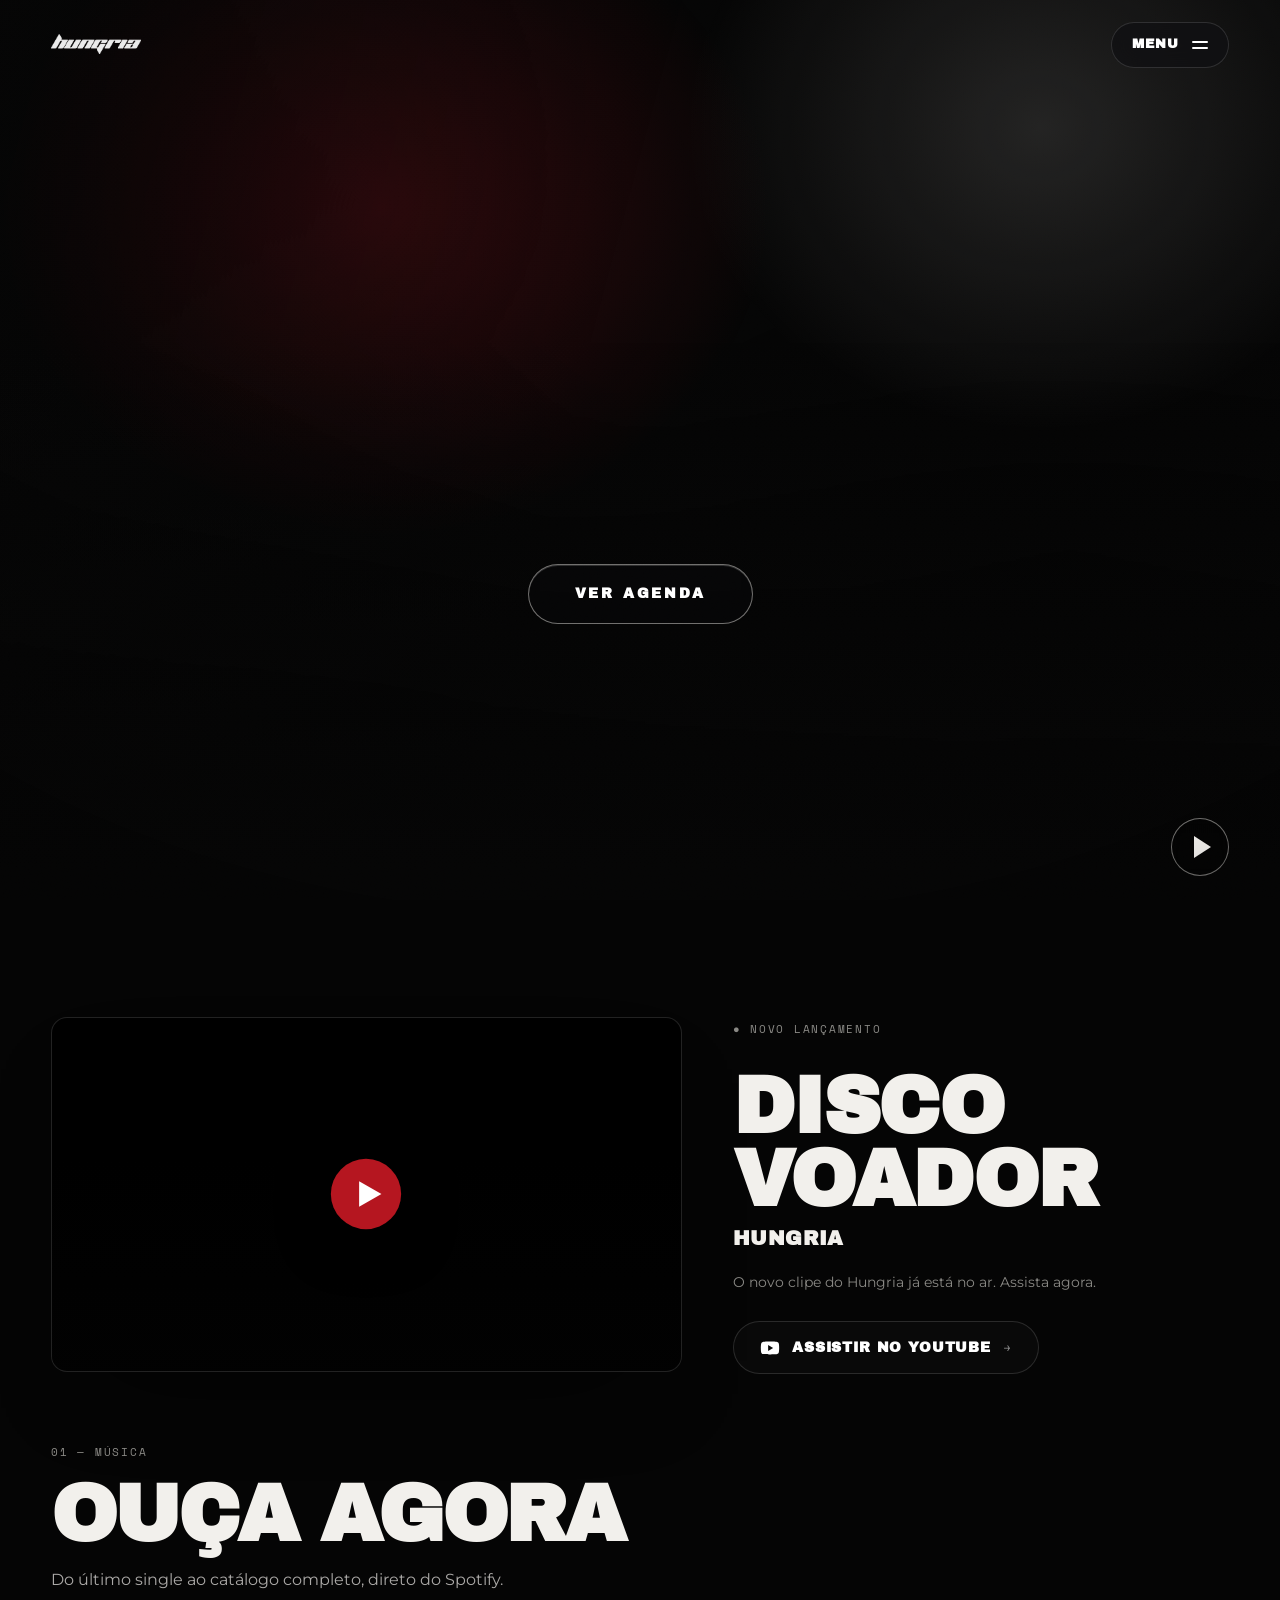
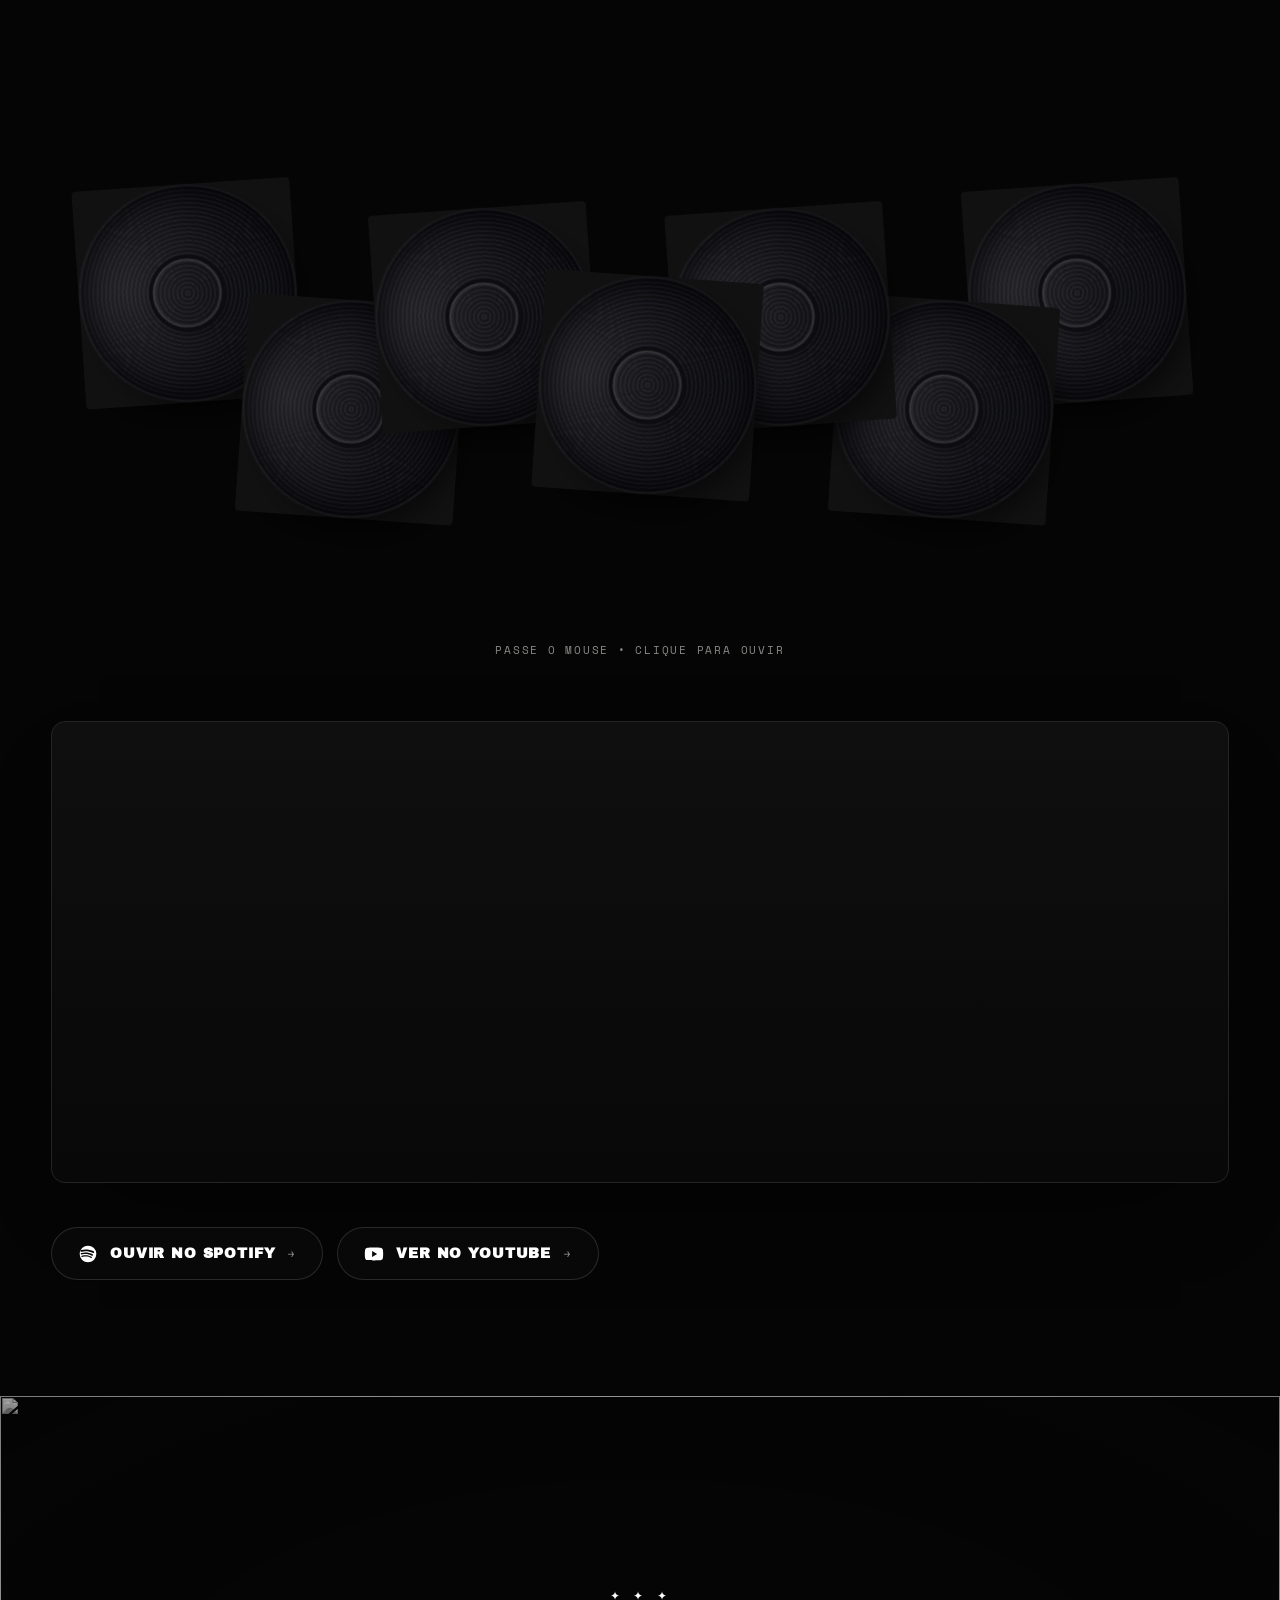
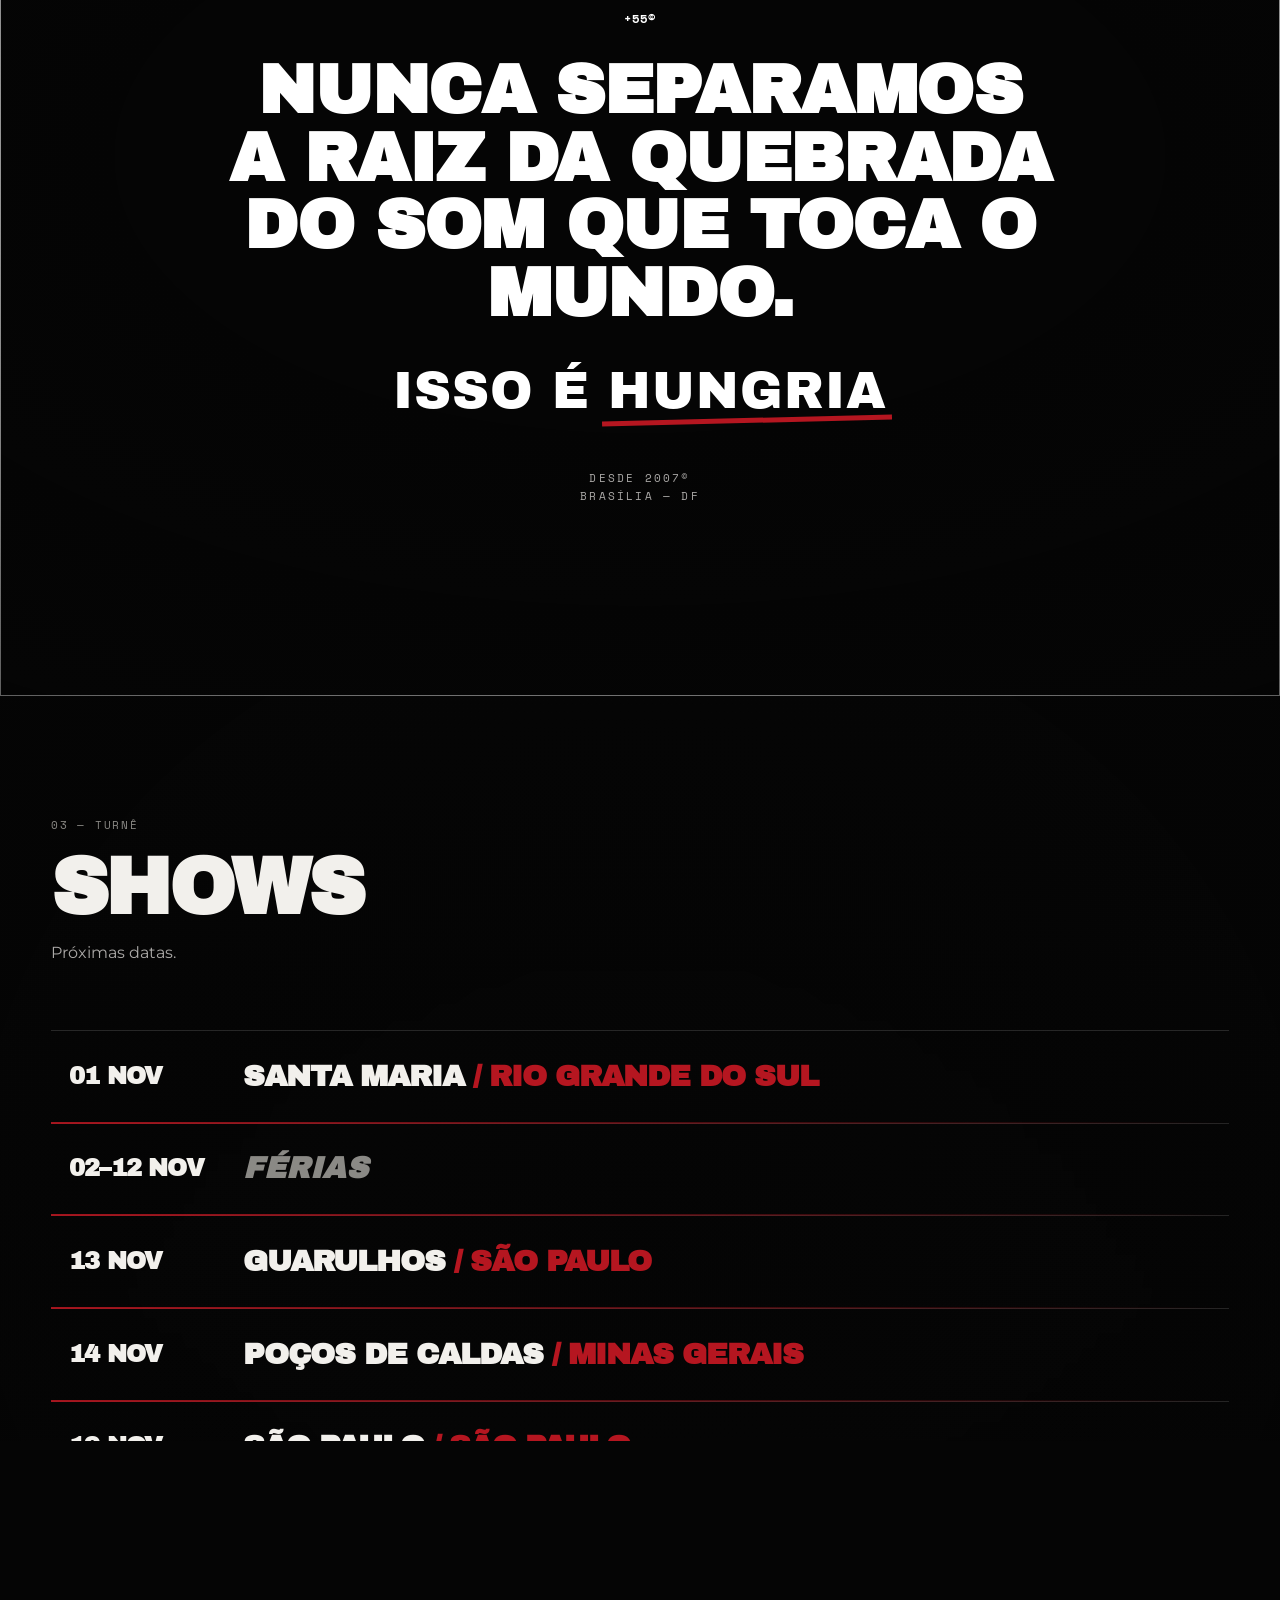
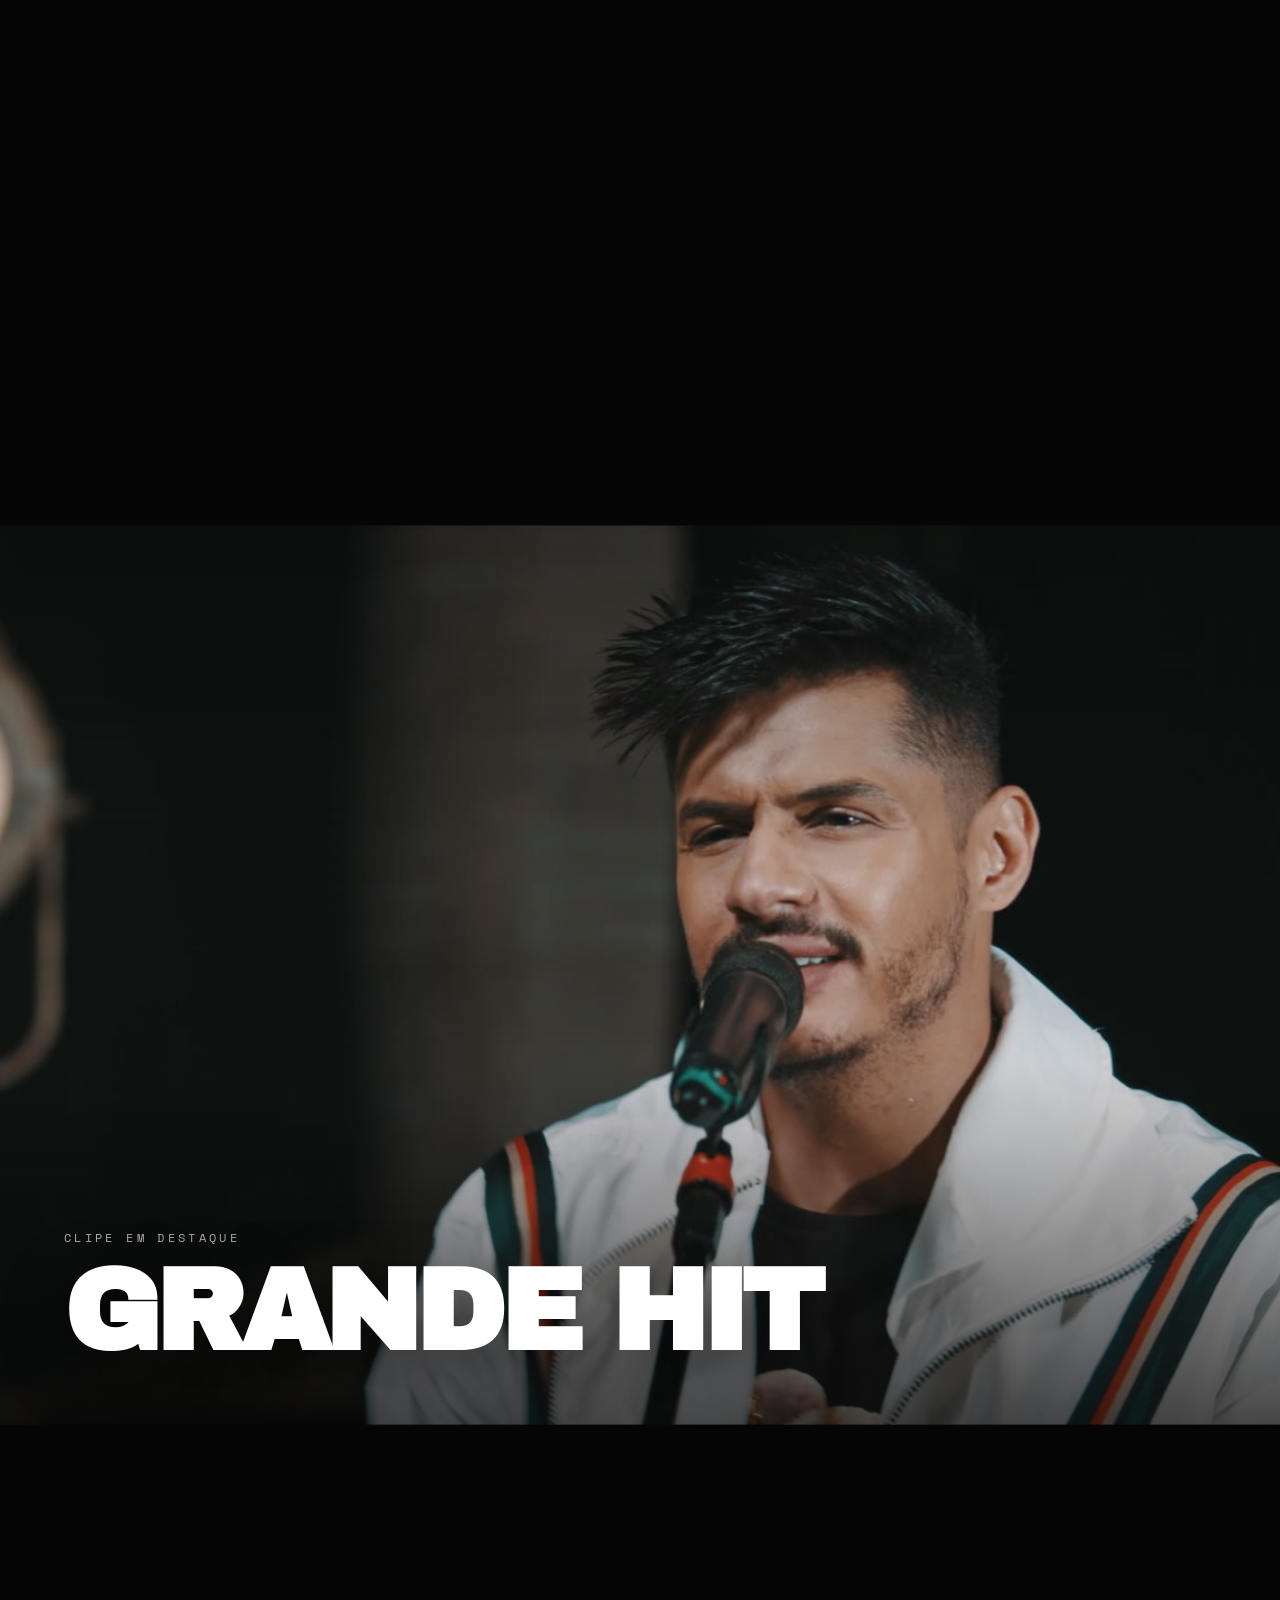
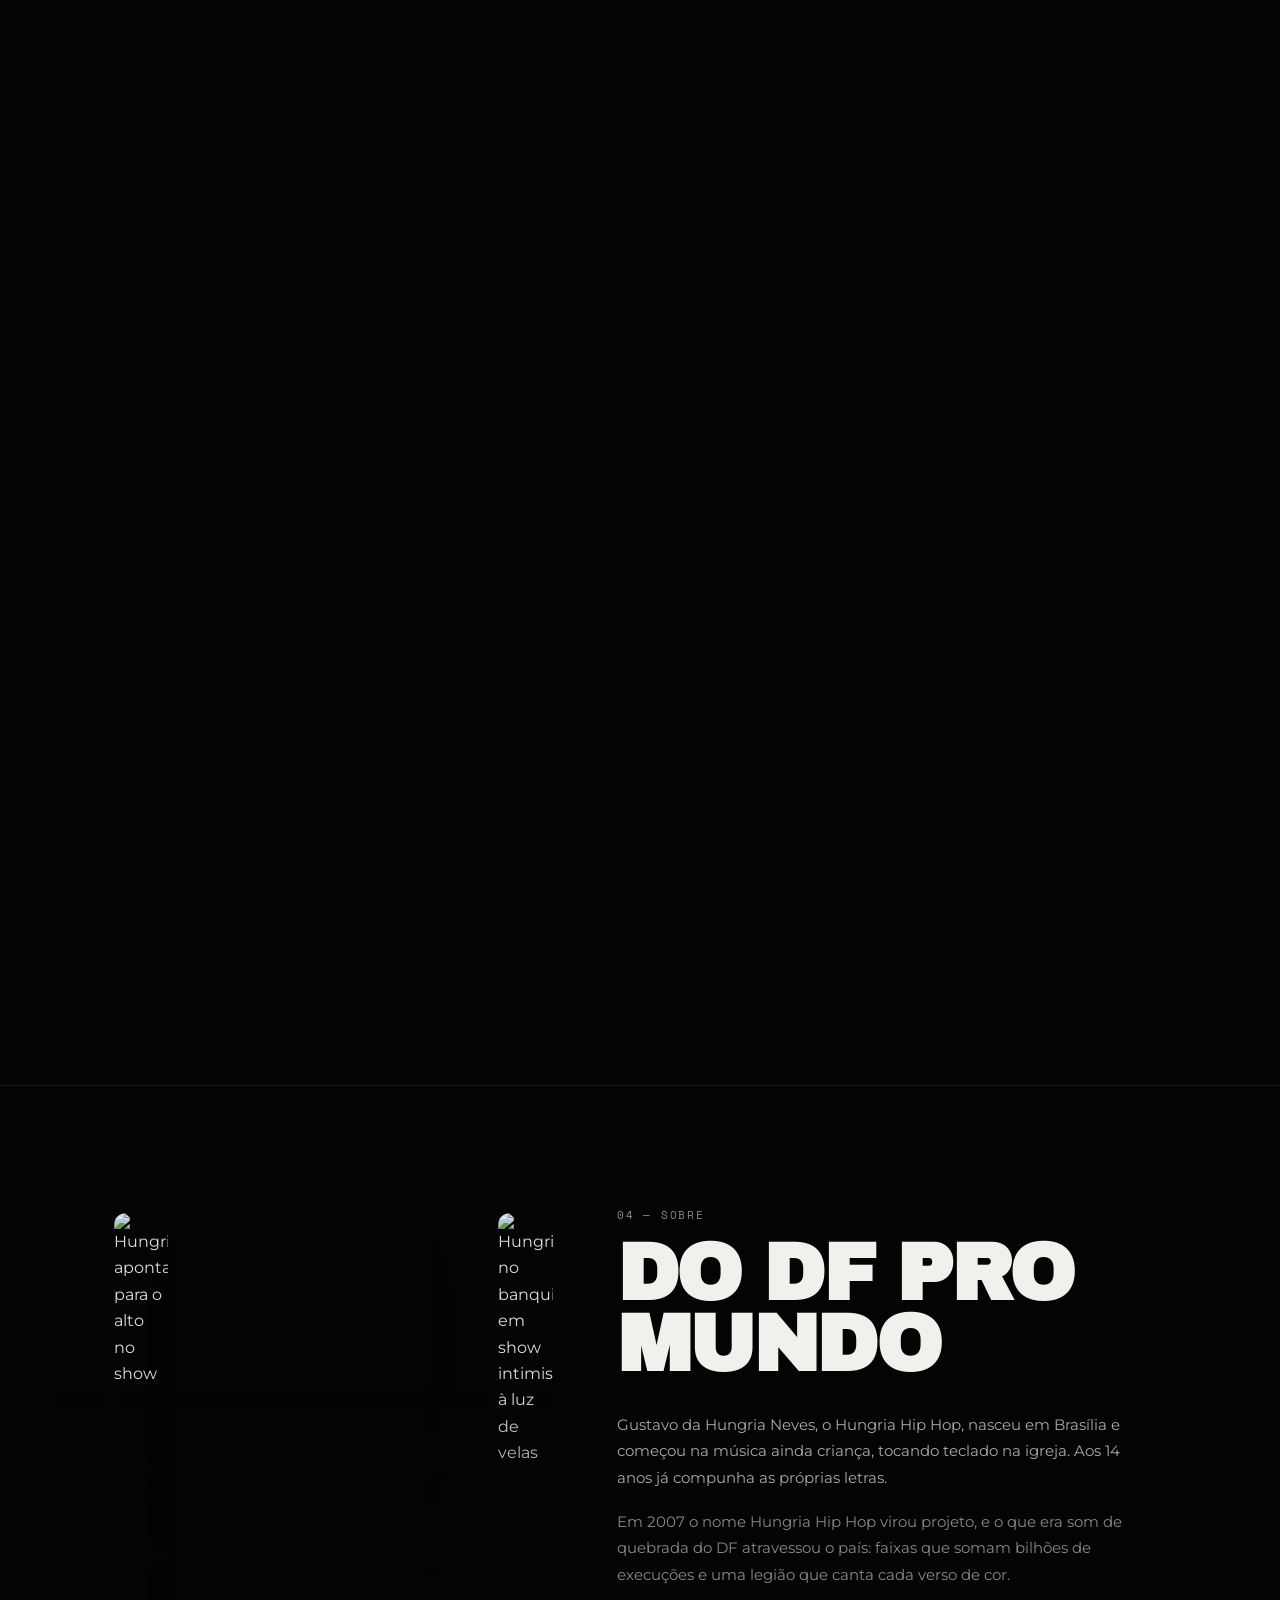
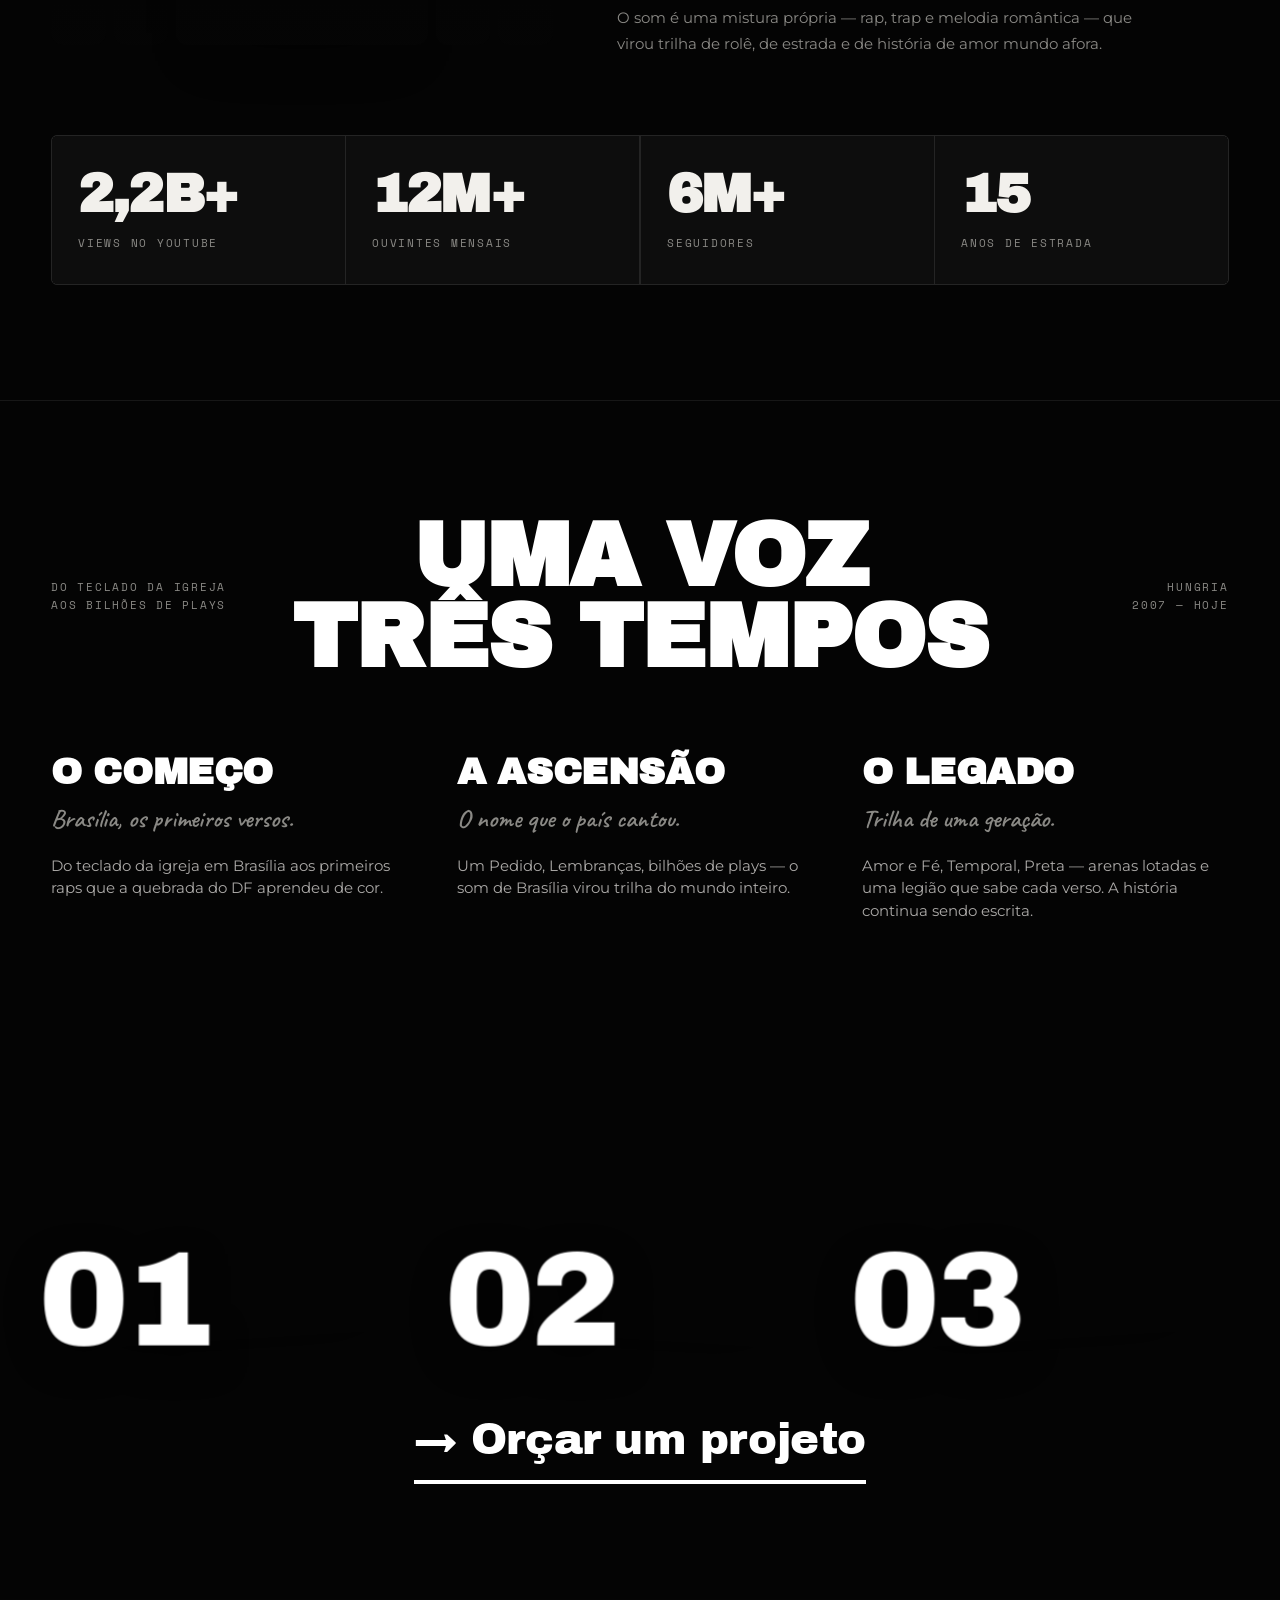
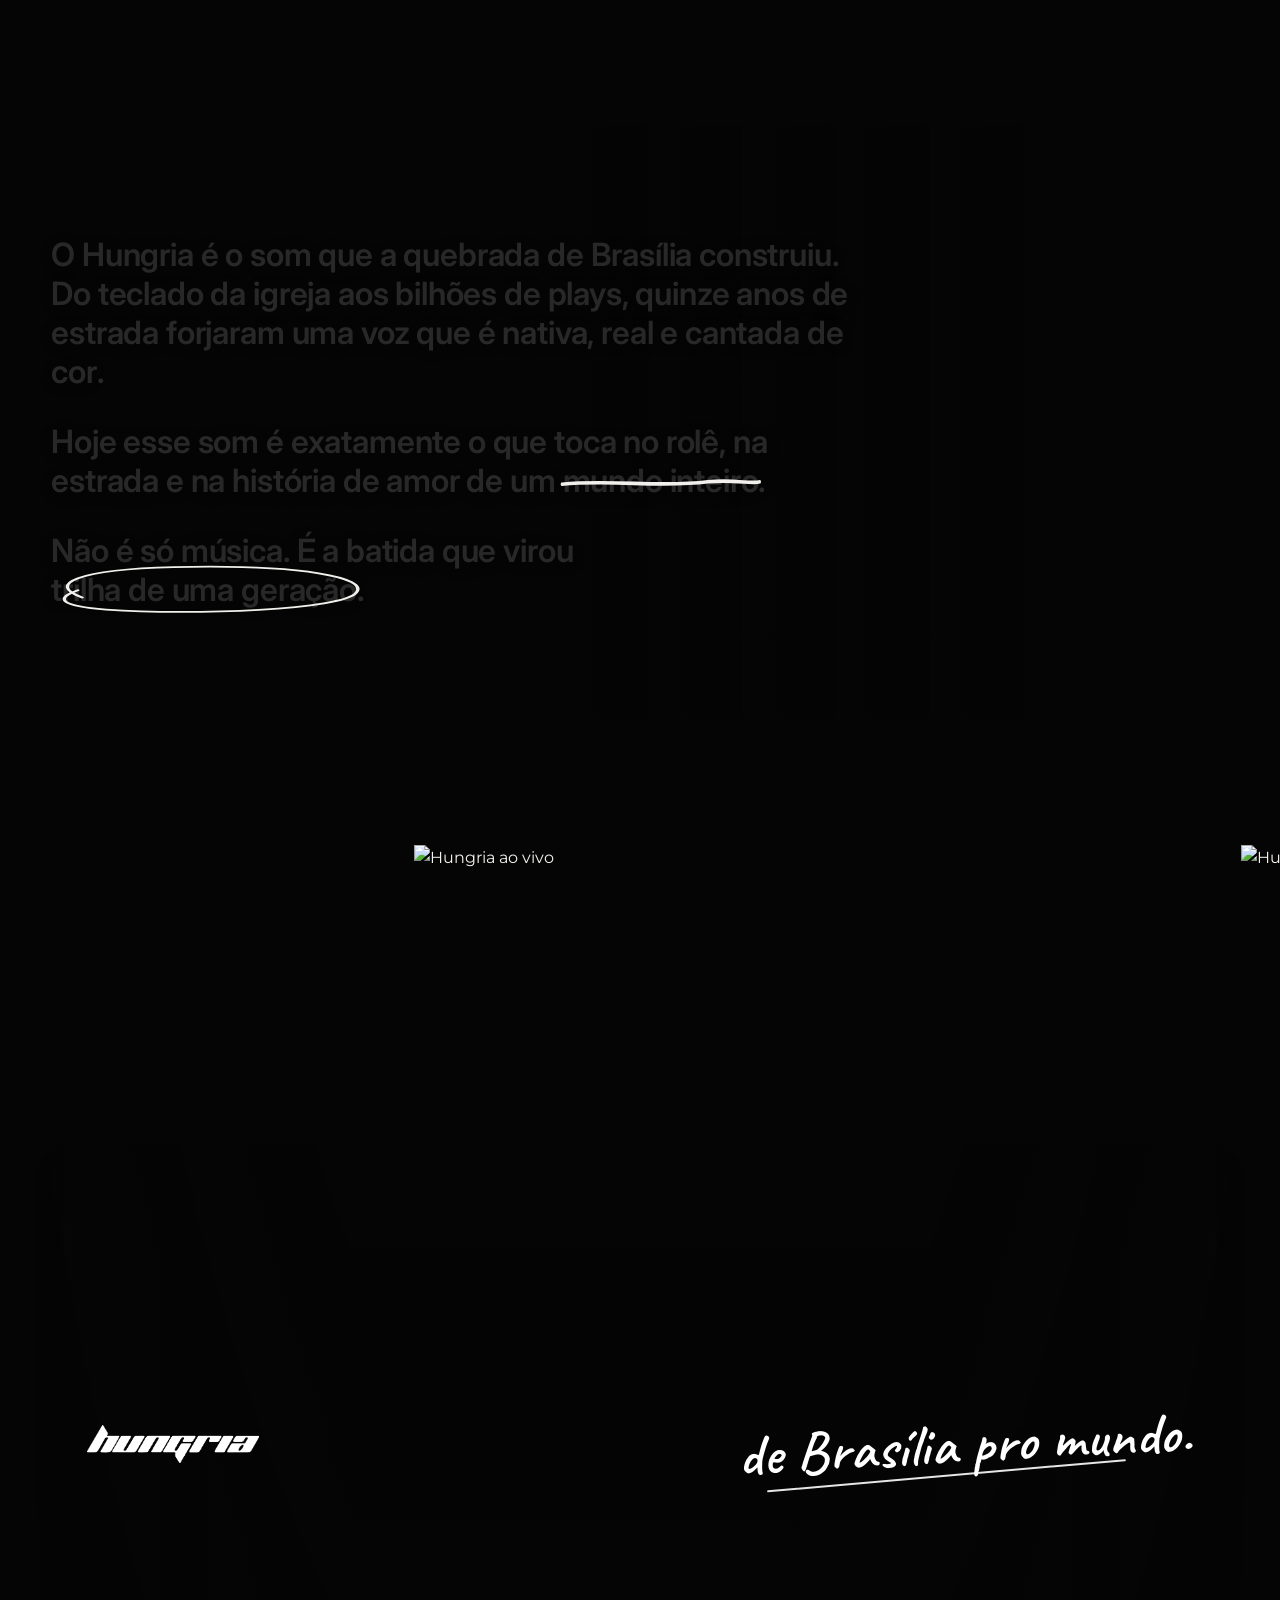
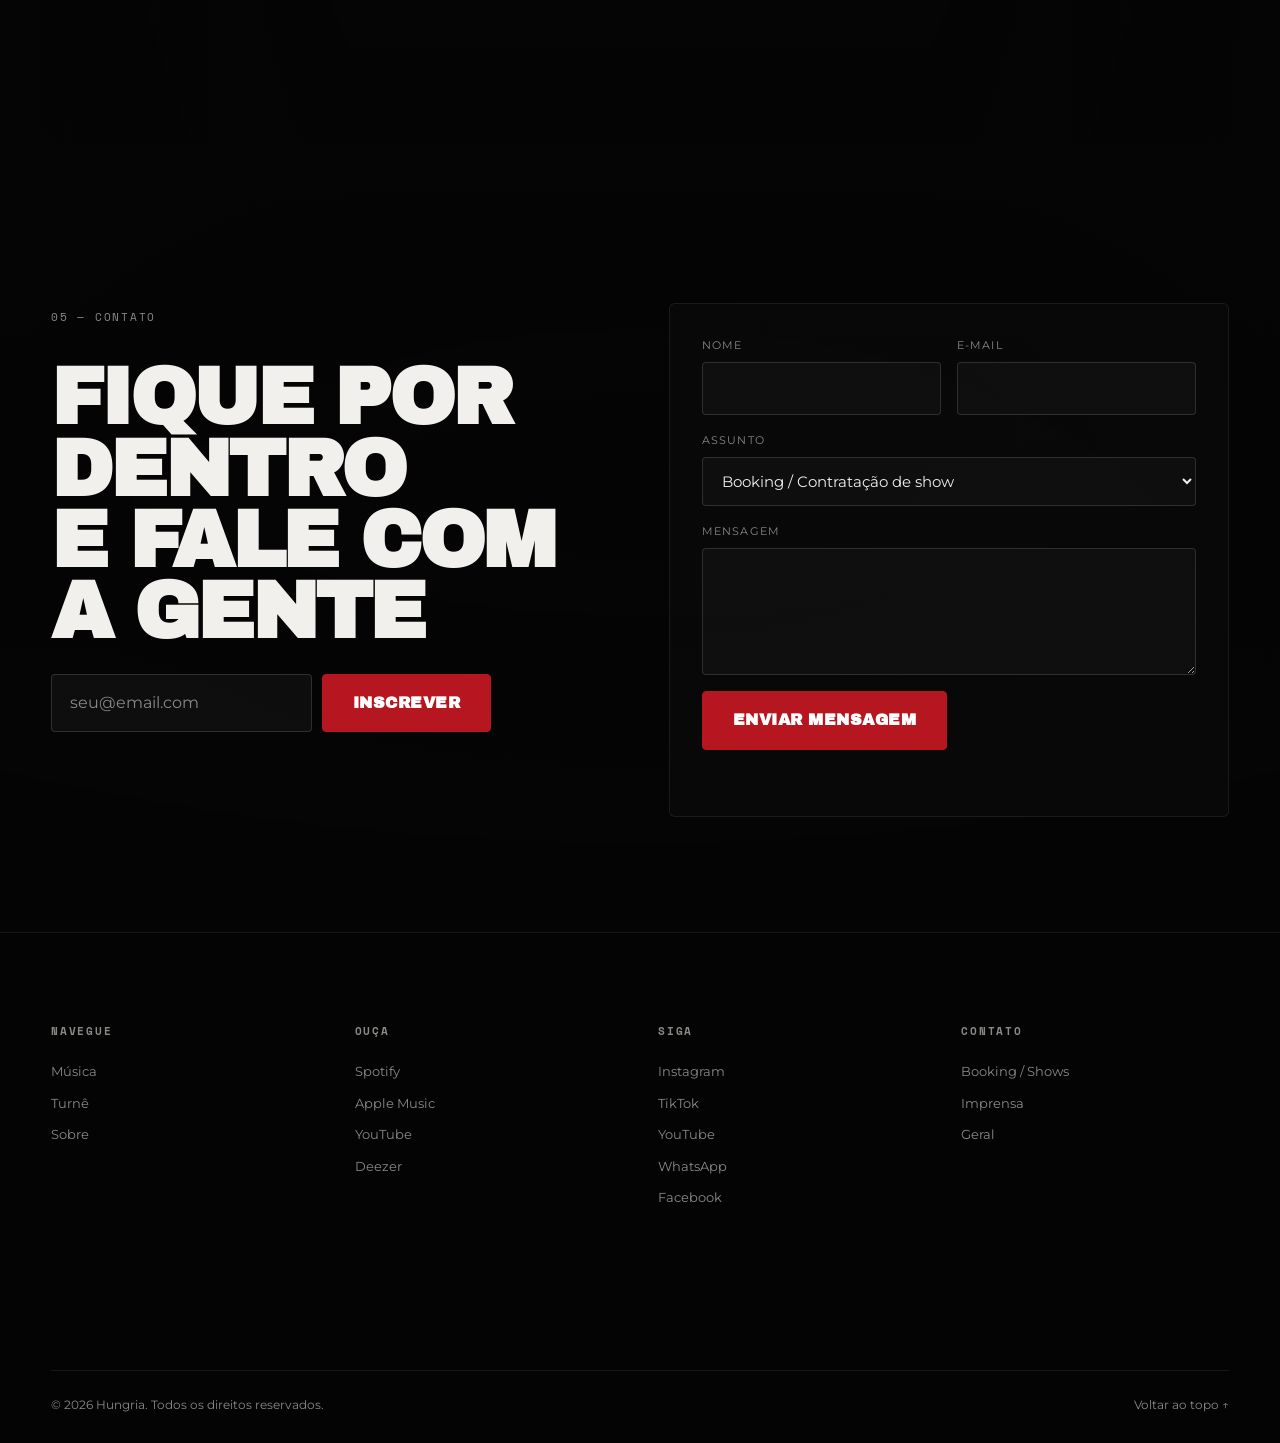
==== commit 49094a3a: "Todas as imagens passam a vir do Cloudflare R2 Co-Authored-By: Claude Opus 5.5 <noreply@anthropic.co" ====
--- a/index.html
+++ b/index.html
@@ -13,11 +13,11 @@
 <meta property="og:site_name" content="Hungria">
 <meta property="og:title" content="Hungria — Site Oficial">
 <meta property="og:description" content="Ouça no Spotify, assista aos clipes, confira a turnê e fale com o booking.">
-<meta property="og:image" content="assets/img/og-cover.svg">
+<meta property="og:image" content="https://pub-dfd14236a91140a5a1e41c79f0a83fe4.r2.dev/hungria/img/og-cover.svg">
 <meta property="og:locale" content="pt_BR">
 <meta name="twitter:card" content="summary_large_image">
 
-<link rel="icon" href="assets/img/favicon.svg" type="image/svg+xml">
+<link rel="icon" href="https://pub-dfd14236a91140a5a1e41c79f0a83fe4.r2.dev/hungria/img/favicon.svg" type="image/svg+xml">
 
 <!-- Sistema tipográfico do somacorps.com: Montserrat como família única
      (300–800; 800 nos títulos com tracking negativo) + Space Mono nas
@@ -44,9 +44,9 @@
 <!-- ============ HERO PRELOADER (após a intro: montagem de imagens que expande e revela o hero — só no topo) ============ -->
 <div class="hpre" id="hpre" aria-hidden="true">
   <div class="hpre__frame" id="hpreFrame">
-    <div class="hpre__img" style="background-image:url('assets/img/fotos/gal-3.webp')"></div>
-    <div class="hpre__img" style="background-image:url('assets/img/fotos/gal-7.webp')"></div>
-    <div class="hpre__img" style="background-image:url('assets/img/fotos/hero-start.jpg?v=3')"></div>
+    <div class="hpre__img" style="background-image:url('https://pub-dfd14236a91140a5a1e41c79f0a83fe4.r2.dev/hungria/img/fotos/gal-3.webp')"></div>
+    <div class="hpre__img" style="background-image:url('https://pub-dfd14236a91140a5a1e41c79f0a83fe4.r2.dev/hungria/img/fotos/gal-7.webp')"></div>
+    <div class="hpre__img" style="background-image:url('https://pub-dfd14236a91140a5a1e41c79f0a83fe4.r2.dev/hungria/img/fotos/hero-start.jpg?v=3')"></div>
   </div>
 </div>
 
@@ -56,15 +56,15 @@
 <!-- ============ FUNDO FIXO (uma foto atrás do site; revelada nas seções abertas) ============ -->
 <div class="pagebg" id="pagebg" aria-hidden="true">
   <picture>
-    <source type="image/webp" srcset="assets/img/fotos/pagebg.webp">
-    <img class="pagebg__img" src="assets/img/fotos/pagebg.jpg" alt="" decoding="async">
+    <source type="image/webp" srcset="https://pub-dfd14236a91140a5a1e41c79f0a83fe4.r2.dev/hungria/img/fotos/pagebg.webp">
+    <img class="pagebg__img" src="https://pub-dfd14236a91140a5a1e41c79f0a83fe4.r2.dev/hungria/img/fotos/pagebg.jpg" alt="" decoding="async">
   </picture>
   <span class="pagebg__veil"></span>
 </div>
 <!-- fundo alternativo: entra da seção Sobre (04) pra baixo (crossfade atrás das seções sólidas) -->
 <div class="pagebg pagebg--alt" id="pagebgAlt" aria-hidden="true">
   <picture>
-    <source type="image/webp" srcset="assets/img/fotos/fundao.webp?2">
+    <source type="image/webp" srcset="https://pub-dfd14236a91140a5a1e41c79f0a83fe4.r2.dev/hungria/img/fotos/fundao.webp?2">
     <img class="pagebg__img" src="https://pub-dfd14236a91140a5a1e41c79f0a83fe4.r2.dev/hungria/fundao.jpg" alt="" decoding="async">
   </picture>
   <span class="pagebg__veil"></span>
@@ -154,7 +154,7 @@
     var N = 16, step = 2.0;
     for (var i=0;i<N;i++){
       var im = document.createElement("img");
-      im.src = "assets/img/hungria-logomarca.png"; im.alt = ""; im.setAttribute("aria-hidden","true");
+      im.src = "https://pub-dfd14236a91140a5a1e41c79f0a83fe4.r2.dev/hungria/img/hungria-logomarca.png"; im.alt = ""; im.setAttribute("aria-hidden","true");
       im.className = "logo3d__layer";
       var z = (i-(N-1)/2)*step;
       var edge = Math.abs(i/(N-1)-0.5)*2;           // 0 no centro, 1 nas faces
@@ -300,7 +300,7 @@
   <div class="hero__stage" id="heroStage">
     <div class="hero__layer hero__photo" data-depth="14">
       <img id="heroImg" src="" alt="Hungria ao vivo no palco">
-      <video id="heroVideo" class="hero__video" muted loop playsinline preload="auto" poster="assets/img/fotos/hero-poster2.jpg" tabindex="-1" aria-hidden="true"></video>
+      <video id="heroVideo" class="hero__video" muted loop playsinline preload="auto" poster="https://pub-dfd14236a91140a5a1e41c79f0a83fe4.r2.dev/hungria/img/fotos/hero-poster2.jpg" tabindex="-1" aria-hidden="true"></video>
     </div>
     <div class="hero__layer hero__fog" data-depth="26" aria-hidden="true"></div>
     <div class="hero__layer hero__light" id="heroLight" data-depth="40" aria-hidden="true"></div>
@@ -320,8 +320,8 @@
     <div class="drop__media reveal">
       <button class="drop__play ytfacade" type="button" data-yt="77M6UwFIEeY" aria-label="Assistir ao clipe de Disco Voador no YouTube">
         <picture>
-          <source type="image/webp" srcset="assets/img/capas/disco-voador.webp">
-          <img src="assets/img/capas/disco-voador.jpg" alt="Hungria no clipe de Disco Voador" loading="lazy" decoding="async">
+          <source type="image/webp" srcset="https://pub-dfd14236a91140a5a1e41c79f0a83fe4.r2.dev/hungria/img/capas/disco-voador.webp">
+          <img src="https://pub-dfd14236a91140a5a1e41c79f0a83fe4.r2.dev/hungria/img/capas/disco-voador.jpg" alt="Hungria no clipe de Disco Voador" loading="lazy" decoding="async">
         </picture>
         <span class="drop__playico" aria-hidden="true"><svg viewBox="0 0 84 84"><circle cx="42" cy="42" r="41"/><path d="M34 27l26 15-26 15z" fill="#fff"/></svg></span>
       </button>
@@ -378,7 +378,7 @@
 <!-- ============ MANIFESTO (foto P&B, fica atrás e o resto passa por cima) ============ -->
 <section class="mf-wrap" id="manifesto">
   <div class="mf">
-    <img class="mf__bg" src="assets/img/fotos/hero-portrait.jpg" alt="" aria-hidden="true">
+    <img class="mf__bg" src="https://pub-dfd14236a91140a5a1e41c79f0a83fe4.r2.dev/hungria/img/fotos/hero-portrait.jpg" alt="" aria-hidden="true">
     <div class="mf__inner">
       <div class="mf__mark">✦ ✦ ✦<br><b>+55©</b></div>
       <h2 class="mf__stmt">Nunca separamos<br>a raiz da quebrada<br>do som que toca o mundo.</h2>
@@ -429,11 +429,11 @@
       <!-- efeito de mapa térmico sobre a logomarca (recorte pelo alpha) -->
       <div class="heat reveal" id="heat">
         <div class="excards" id="excards" role="list" aria-label="Hungria em imagens">
-          <figure class="excard" role="listitem"><img src="assets/img/fotos/gal-2.webp" alt="Hungria cantando ao microfone" loading="lazy" decoding="async"></figure>
-          <figure class="excard" role="listitem"><img src="assets/img/fotos/gal-3.webp" alt="Hungria apontando para o alto no show" loading="lazy" decoding="async"></figure>
-          <figure class="excard is-open" role="listitem"><img src="assets/img/fotos/gal-1.webp" alt="Hungria em pé cantando no palco" loading="lazy" decoding="async"></figure>
-          <figure class="excard" role="listitem"><img src="assets/img/fotos/gal-5.webp" alt="Hungria abraçando uma fã no show" loading="lazy" decoding="async"></figure>
-          <figure class="excard" role="listitem"><img src="assets/img/fotos/gal-7.webp" alt="Hungria no banquinho em show intimista à luz de velas" loading="lazy" decoding="async"></figure>
+          <figure class="excard" role="listitem"><img src="https://pub-dfd14236a91140a5a1e41c79f0a83fe4.r2.dev/hungria/img/fotos/gal-2.webp" alt="Hungria cantando ao microfone" loading="lazy" decoding="async"></figure>
+          <figure class="excard" role="listitem"><img src="https://pub-dfd14236a91140a5a1e41c79f0a83fe4.r2.dev/hungria/img/fotos/gal-3.webp" alt="Hungria apontando para o alto no show" loading="lazy" decoding="async"></figure>
+          <figure class="excard is-open" role="listitem"><img src="https://pub-dfd14236a91140a5a1e41c79f0a83fe4.r2.dev/hungria/img/fotos/gal-1.webp" alt="Hungria em pé cantando no palco" loading="lazy" decoding="async"></figure>
+          <figure class="excard" role="listitem"><img src="https://pub-dfd14236a91140a5a1e41c79f0a83fe4.r2.dev/hungria/img/fotos/gal-5.webp" alt="Hungria abraçando uma fã no show" loading="lazy" decoding="async"></figure>
+          <figure class="excard" role="listitem"><img src="https://pub-dfd14236a91140a5a1e41c79f0a83fe4.r2.dev/hungria/img/fotos/gal-7.webp" alt="Hungria no banquinho em show intimista à luz de velas" loading="lazy" decoding="async"></figure>
         </div>
       </div>
       <div class="bio__text">
@@ -471,8 +471,8 @@
     </div>
     <div class="mtx__photo" data-parallax>
       <picture>
-        <source type="image/webp" srcset="assets/img/fotos/essencia.webp">
-        <img src="assets/img/fotos/essencia.jpg" alt="Hungria em performance acústica com coral e velas" loading="lazy" decoding="async">
+        <source type="image/webp" srcset="https://pub-dfd14236a91140a5a1e41c79f0a83fe4.r2.dev/hungria/img/fotos/essencia.webp">
+        <img src="https://pub-dfd14236a91140a5a1e41c79f0a83fe4.r2.dev/hungria/img/fotos/essencia.jpg" alt="Hungria em performance acústica com coral e velas" loading="lazy" decoding="async">
       </picture>
     </div>
   </div>
@@ -480,13 +480,13 @@
 
 <!-- ============ DEPTH BLUR CAROUSEL (coverflow 3D: centro grande, laterais recuam, bordas desfocadas) ============ -->
 <section class="galgrid" id="galeria" aria-label="Hungria ao vivo — galeria">
-  <figure class="galgrid__item"><picture><source type="image/webp" srcset="assets/img/fotos/gal-1.webp"><img src="assets/img/fotos/gal-1.jpg" alt="Hungria ao vivo" loading="lazy" decoding="async"></picture></figure>
-  <figure class="galgrid__item"><picture><source type="image/webp" srcset="assets/img/fotos/gal-2.webp"><img src="assets/img/fotos/gal-2.jpg" alt="Hungria ao vivo" loading="lazy" decoding="async"></picture></figure>
-  <figure class="galgrid__item"><picture><source type="image/webp" srcset="assets/img/fotos/gal-3.webp"><img src="assets/img/fotos/gal-3.jpg" alt="Hungria ao vivo" loading="lazy" decoding="async"></picture></figure>
-  <figure class="galgrid__item"><picture><source type="image/webp" srcset="assets/img/fotos/gal-4.webp"><img src="assets/img/fotos/gal-4.jpg" alt="Hungria ao vivo" loading="lazy" decoding="async"></picture></figure>
-  <figure class="galgrid__item"><picture><source type="image/webp" srcset="assets/img/fotos/gal-5.webp"><img src="assets/img/fotos/gal-5.jpg" alt="Hungria ao vivo" loading="lazy" decoding="async"></picture></figure>
-  <figure class="galgrid__item"><picture><source type="image/webp" srcset="assets/img/fotos/gal-6.webp"><img src="assets/img/fotos/gal-6.jpg" alt="Hungria ao vivo" loading="lazy" decoding="async"></picture></figure>
-  <figure class="galgrid__item"><picture><source type="image/webp" srcset="assets/img/fotos/gal-7.webp"><img src="assets/img/fotos/gal-7.jpg" alt="Hungria ao vivo" loading="lazy" decoding="async"></picture></figure>
+  <figure class="galgrid__item"><picture><source type="image/webp" srcset="https://pub-dfd14236a91140a5a1e41c79f0a83fe4.r2.dev/hungria/img/fotos/gal-1.webp"><img src="https://pub-dfd14236a91140a5a1e41c79f0a83fe4.r2.dev/hungria/img/fotos/gal-1.jpg" alt="Hungria ao vivo" loading="lazy" decoding="async"></picture></figure>
+  <figure class="galgrid__item"><picture><source type="image/webp" srcset="https://pub-dfd14236a91140a5a1e41c79f0a83fe4.r2.dev/hungria/img/fotos/gal-2.webp"><img src="https://pub-dfd14236a91140a5a1e41c79f0a83fe4.r2.dev/hungria/img/fotos/gal-2.jpg" alt="Hungria ao vivo" loading="lazy" decoding="async"></picture></figure>
+  <figure class="galgrid__item"><picture><source type="image/webp" srcset="https://pub-dfd14236a91140a5a1e41c79f0a83fe4.r2.dev/hungria/img/fotos/gal-3.webp"><img src="https://pub-dfd14236a91140a5a1e41c79f0a83fe4.r2.dev/hungria/img/fotos/gal-3.jpg" alt="Hungria ao vivo" loading="lazy" decoding="async"></picture></figure>
+  <figure class="galgrid__item"><picture><source type="image/webp" srcset="https://pub-dfd14236a91140a5a1e41c79f0a83fe4.r2.dev/hungria/img/fotos/gal-4.webp"><img src="https://pub-dfd14236a91140a5a1e41c79f0a83fe4.r2.dev/hungria/img/fotos/gal-4.jpg" alt="Hungria ao vivo" loading="lazy" decoding="async"></picture></figure>
+  <figure class="galgrid__item"><picture><source type="image/webp" srcset="https://pub-dfd14236a91140a5a1e41c79f0a83fe4.r2.dev/hungria/img/fotos/gal-5.webp"><img src="https://pub-dfd14236a91140a5a1e41c79f0a83fe4.r2.dev/hungria/img/fotos/gal-5.jpg" alt="Hungria ao vivo" loading="lazy" decoding="async"></picture></figure>
+  <figure class="galgrid__item"><picture><source type="image/webp" srcset="https://pub-dfd14236a91140a5a1e41c79f0a83fe4.r2.dev/hungria/img/fotos/gal-6.webp"><img src="https://pub-dfd14236a91140a5a1e41c79f0a83fe4.r2.dev/hungria/img/fotos/gal-6.jpg" alt="Hungria ao vivo" loading="lazy" decoding="async"></picture></figure>
+  <figure class="galgrid__item"><picture><source type="image/webp" srcset="https://pub-dfd14236a91140a5a1e41c79f0a83fe4.r2.dev/hungria/img/fotos/gal-7.webp"><img src="https://pub-dfd14236a91140a5a1e41c79f0a83fe4.r2.dev/hungria/img/fotos/gal-7.jpg" alt="Hungria ao vivo" loading="lazy" decoding="async"></picture></figure>
 </section>
 
 <!-- ============ FAIXA (silhueta em P&B + frase — estilo SAND) ============ -->
@@ -494,8 +494,8 @@
   <div class="banda__card" id="bandaCard" data-parallax>
     <!-- PC (desktop): imagem paisagem otimizada · Celular: a portrait -->
     <picture>
-      <source media="(min-width:768px)" srcset="assets/img/fotos/faixa-pc.jpg">
-      <img class="banda__bg" src="assets/img/fotos/faixa-silhueta.jpg" alt="Hungria em silhueta diante da multidão" loading="lazy">
+      <source media="(min-width:768px)" srcset="https://pub-dfd14236a91140a5a1e41c79f0a83fe4.r2.dev/hungria/img/fotos/faixa-pc.jpg">
+      <img class="banda__bg" src="https://pub-dfd14236a91140a5a1e41c79f0a83fe4.r2.dev/hungria/img/fotos/faixa-silhueta.jpg" alt="Hungria em silhueta diante da multidão" loading="lazy">
     </picture>
     <span class="banda__veil" aria-hidden="true"></span>
     <div class="banda__row">
@@ -555,7 +555,7 @@
     <!-- Régua de logos (best · Hungria · MVR). Só a "best" é clicável -> Instagram. -->
     <div class="partners" aria-label="Parceiros">
       <div class="partners__strip">
-        <img class="partners__img" src="assets/img/logoss.png?v=1" alt="best · Hungria · MVR Produções e Negócios Artísticos" loading="lazy" decoding="async">
+        <img class="partners__img" src="https://pub-dfd14236a91140a5a1e41c79f0a83fe4.r2.dev/hungria/img/logoss.png?v=1" alt="best · Hungria · MVR Produções e Negócios Artísticos" loading="lazy" decoding="async">
         <a class="partners__best" href="https://www.instagram.com/best_oficial/" target="_blank" rel="noopener" aria-label="Best — Instagram"></a>
       </div>
     </div>
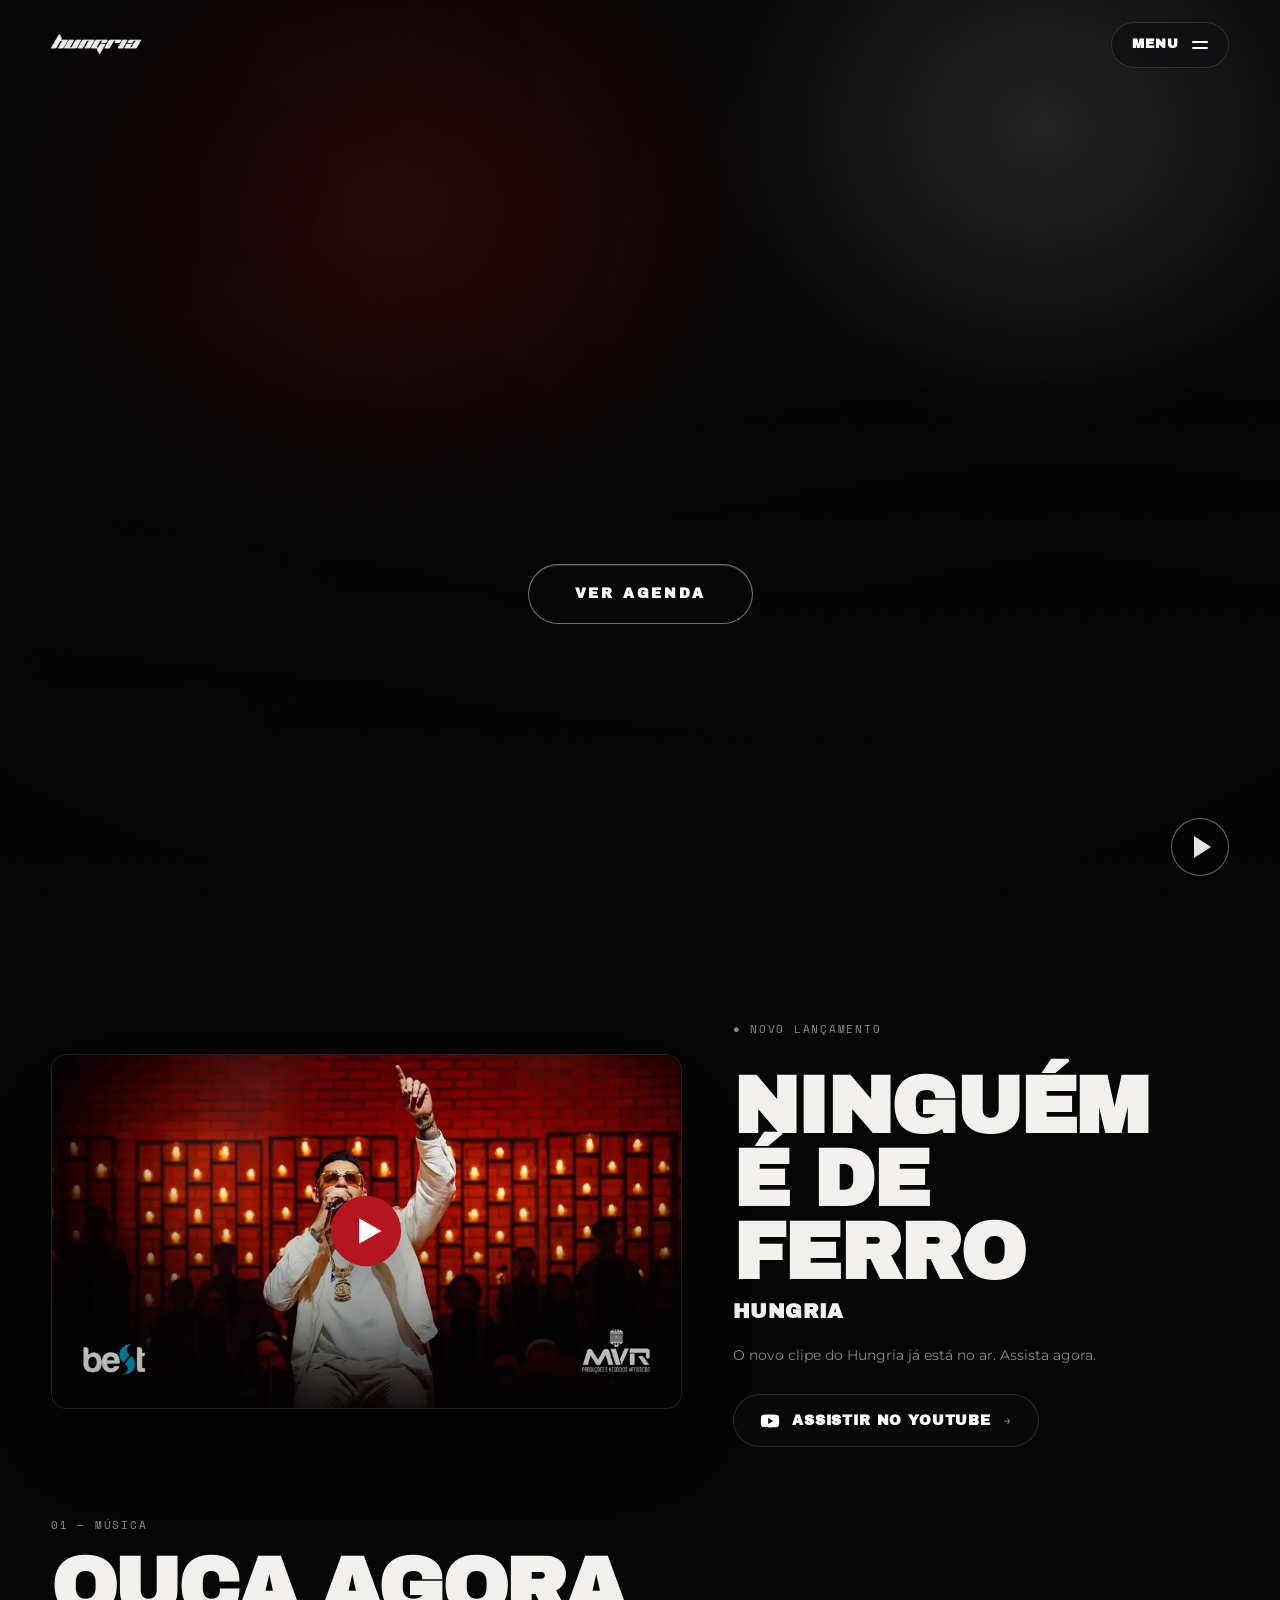
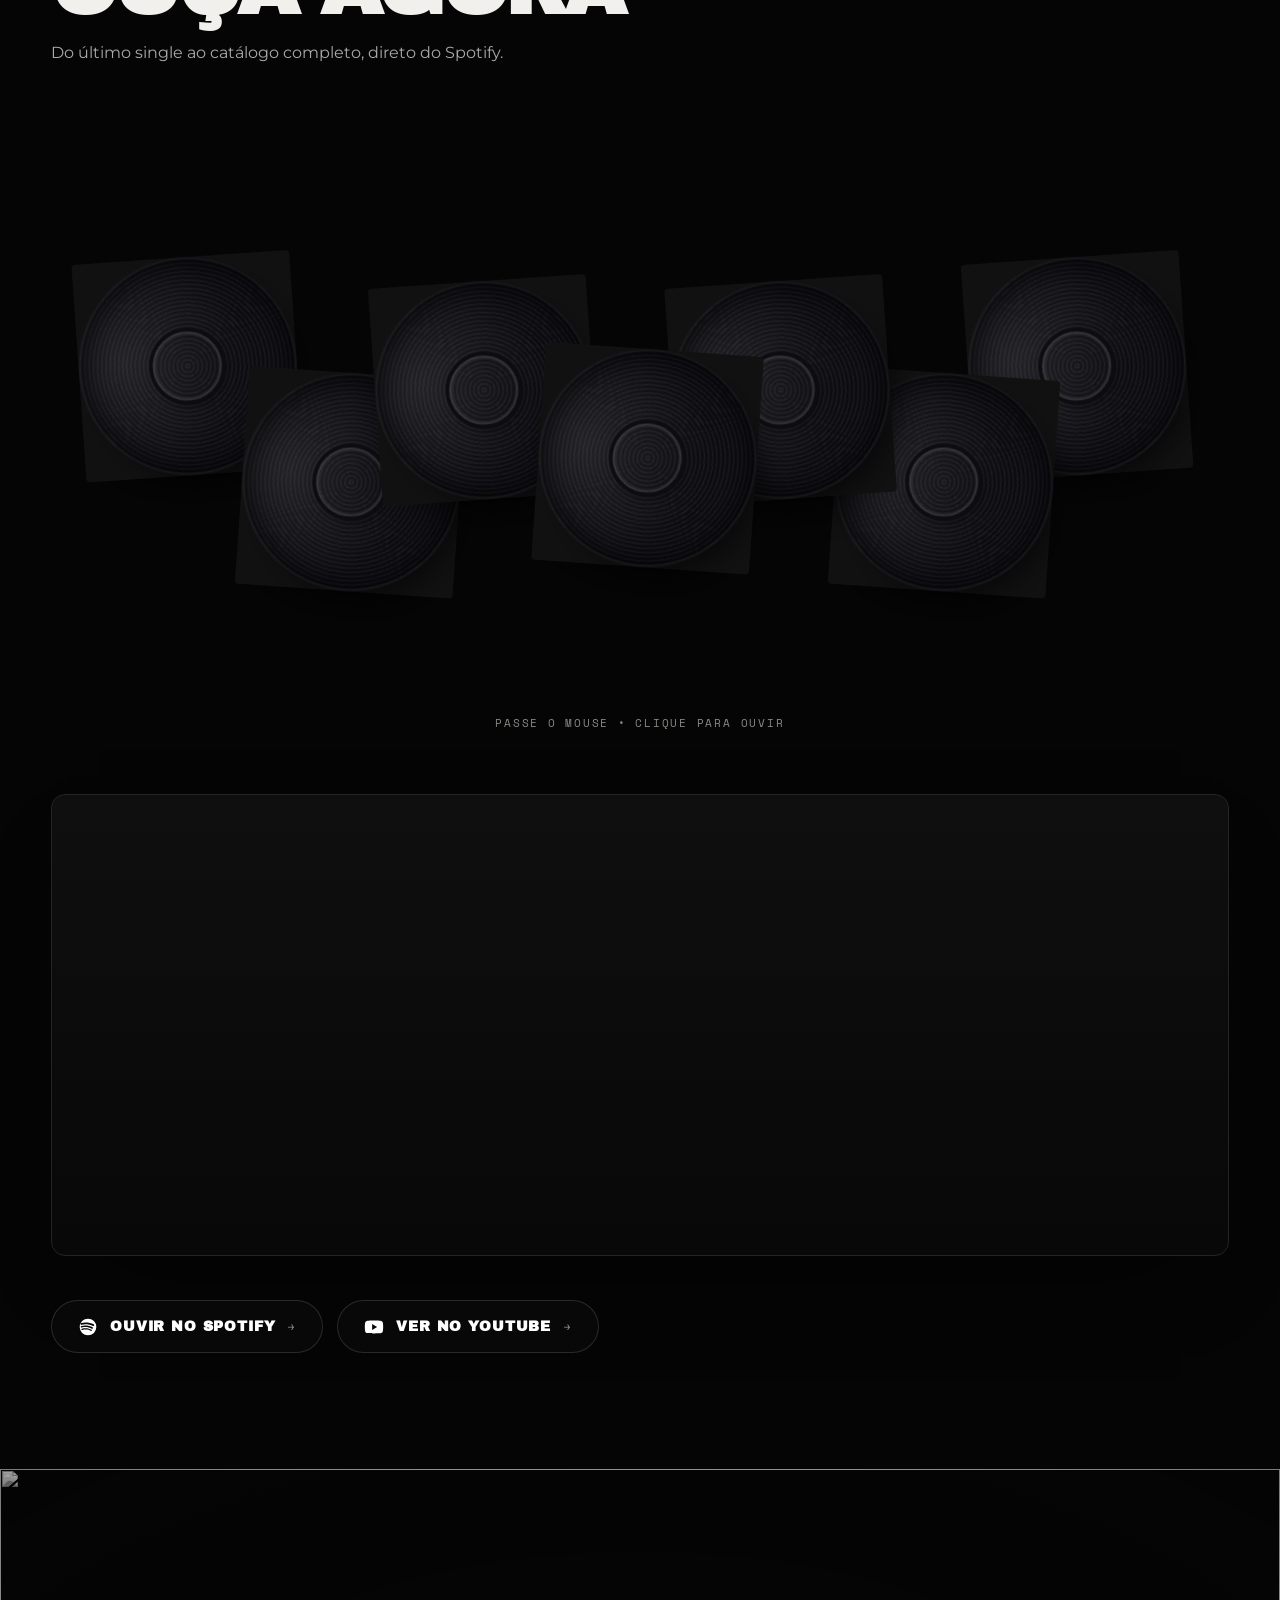
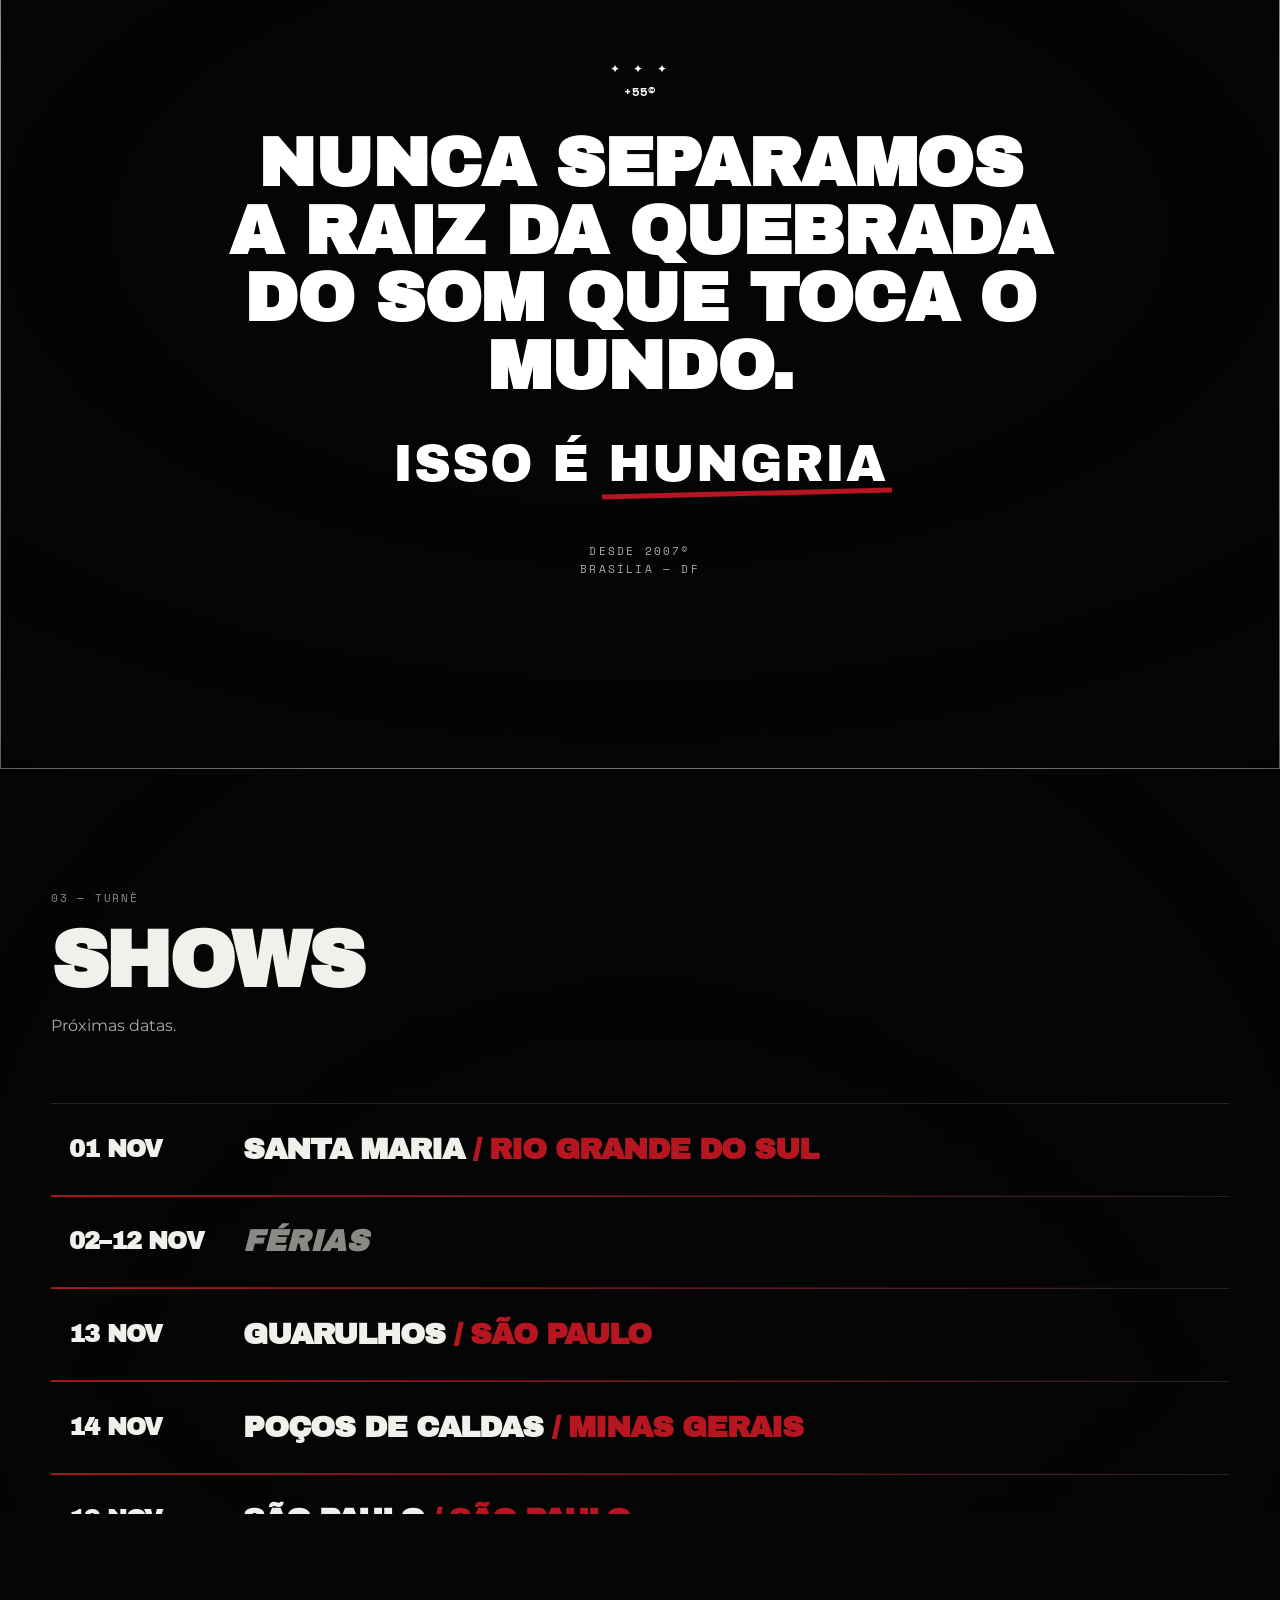
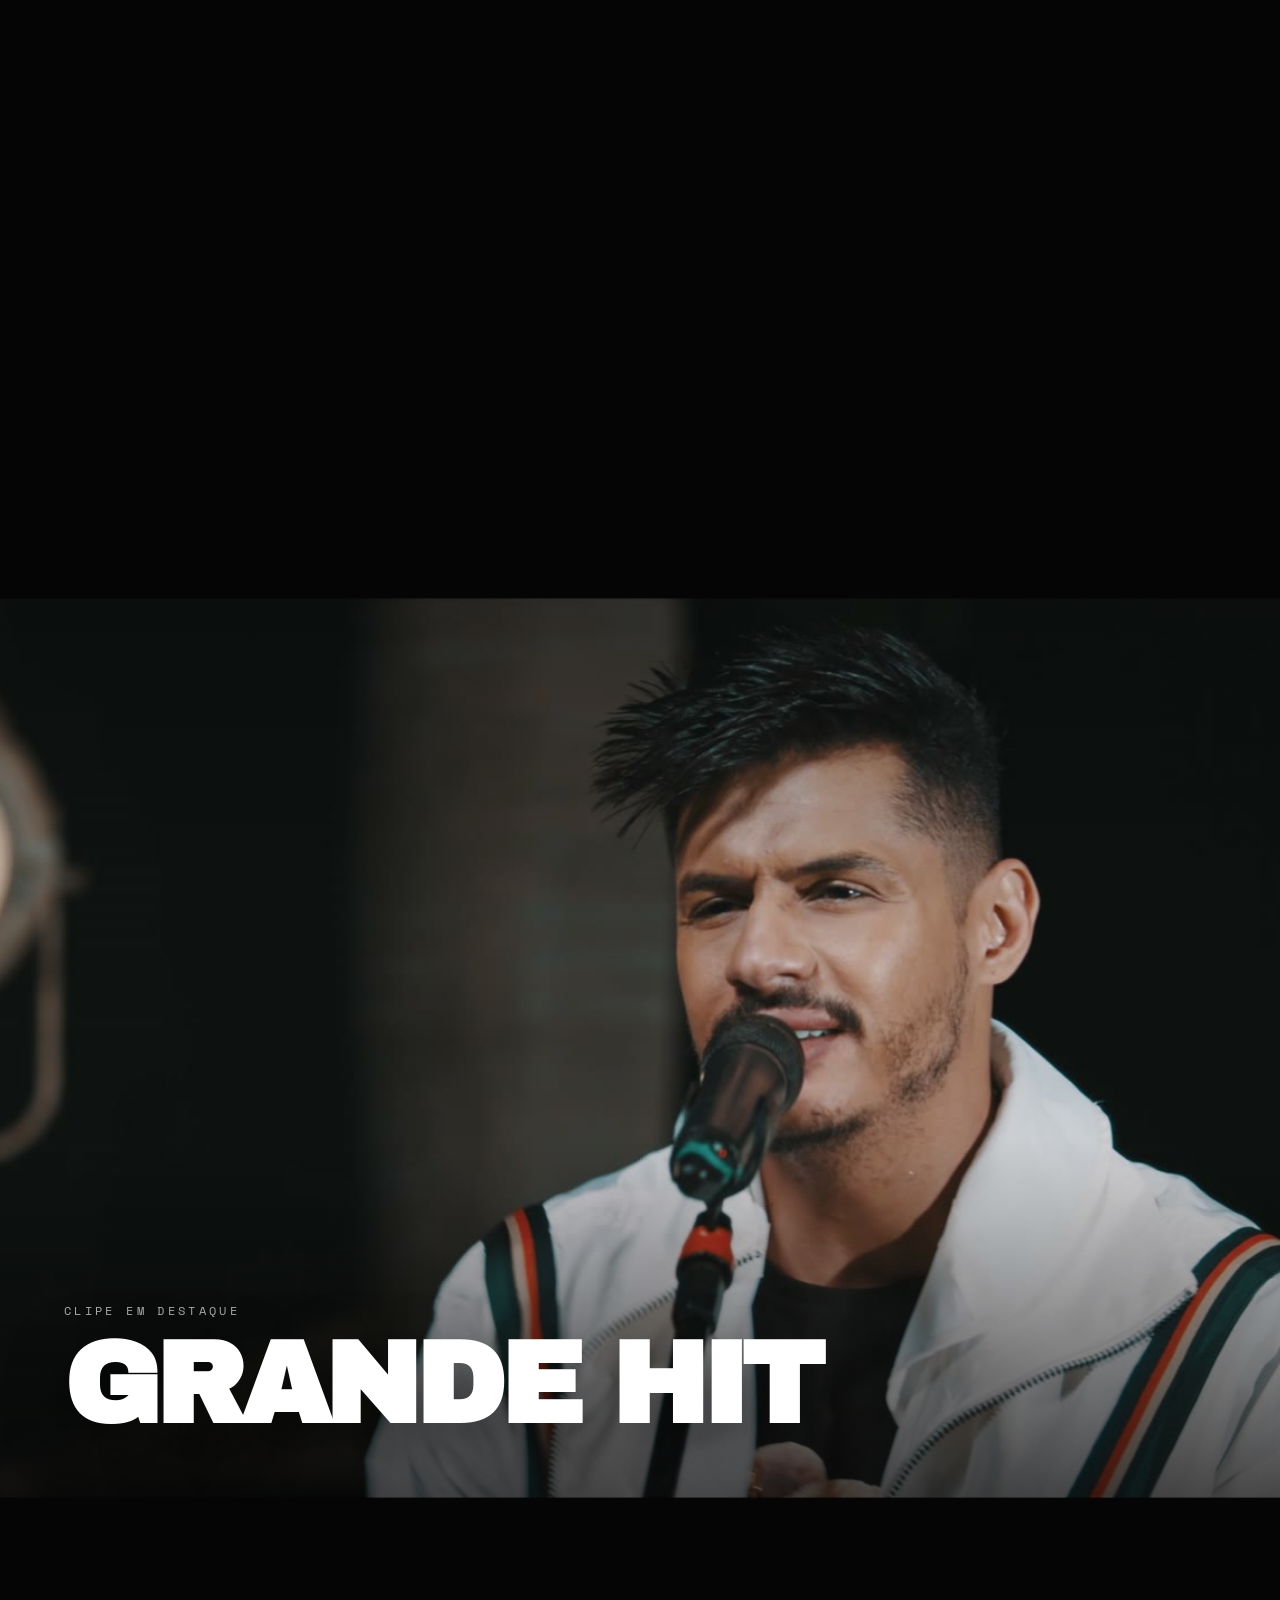
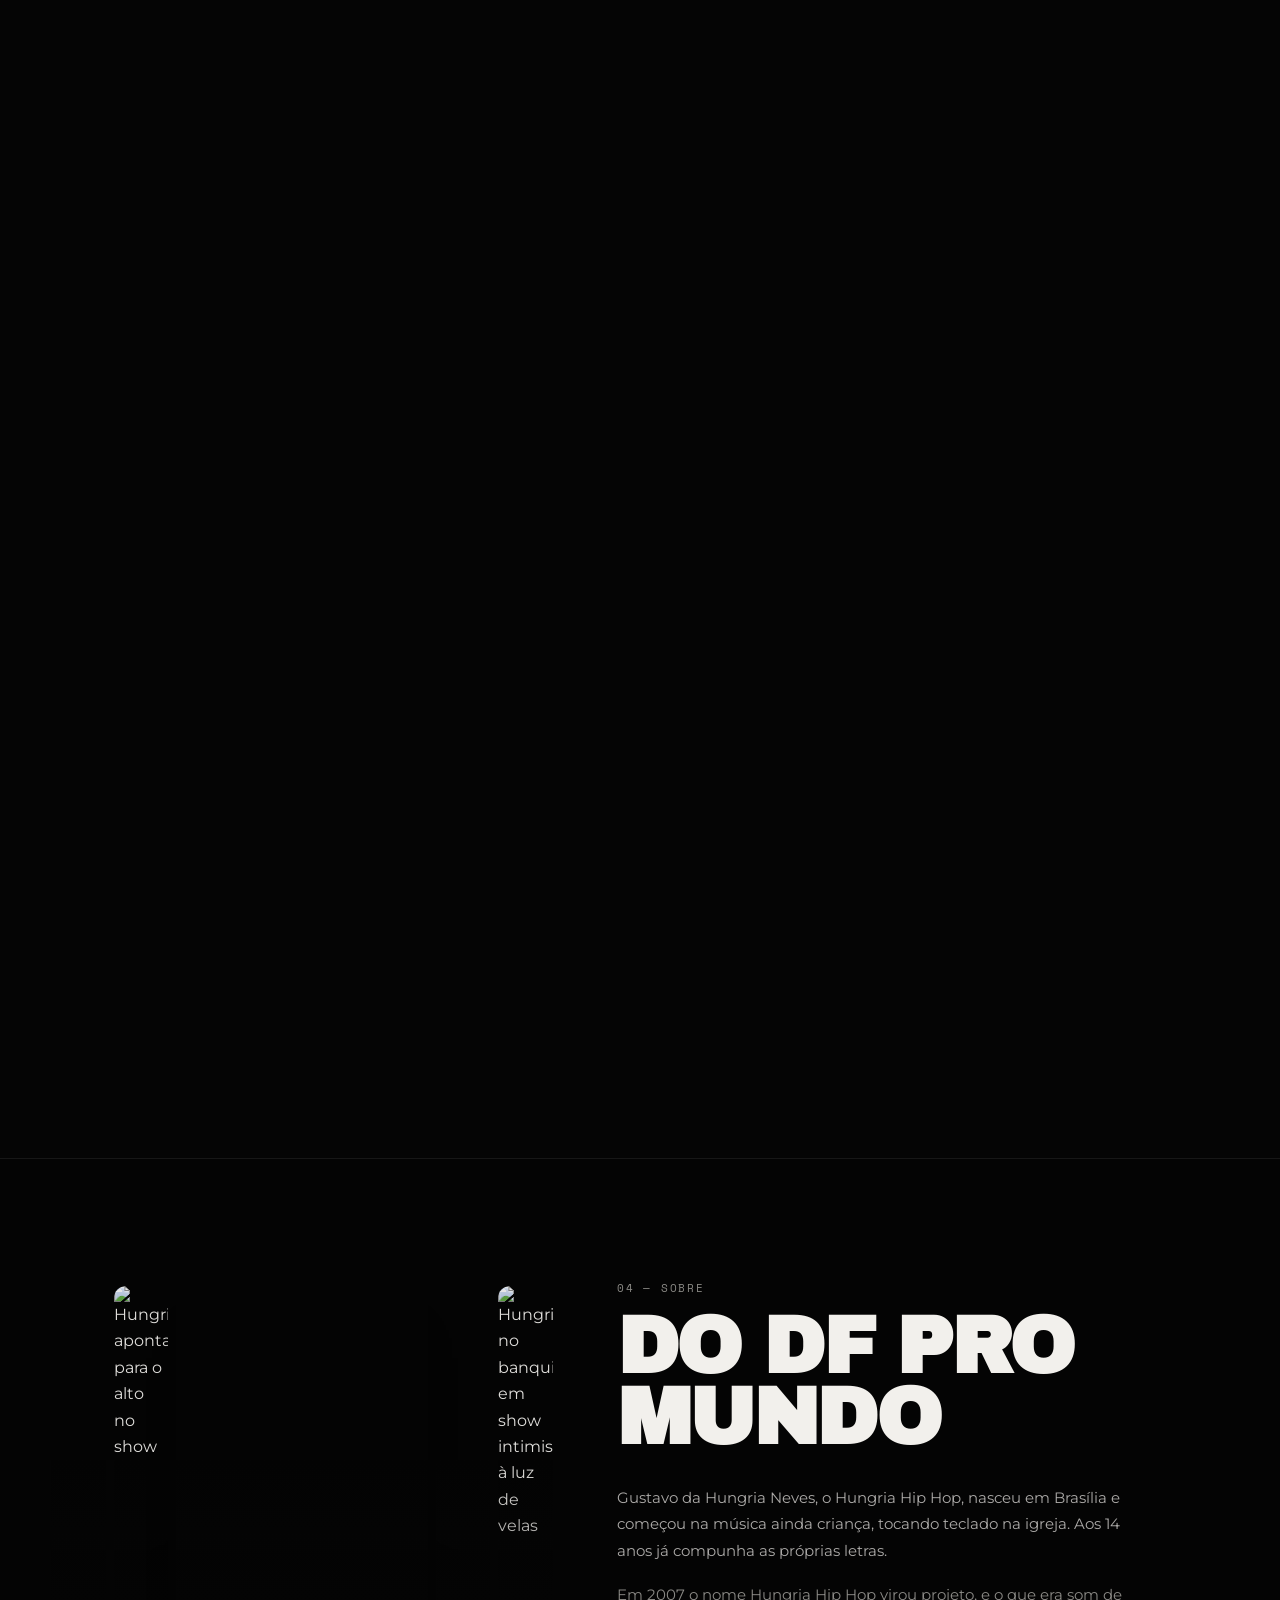
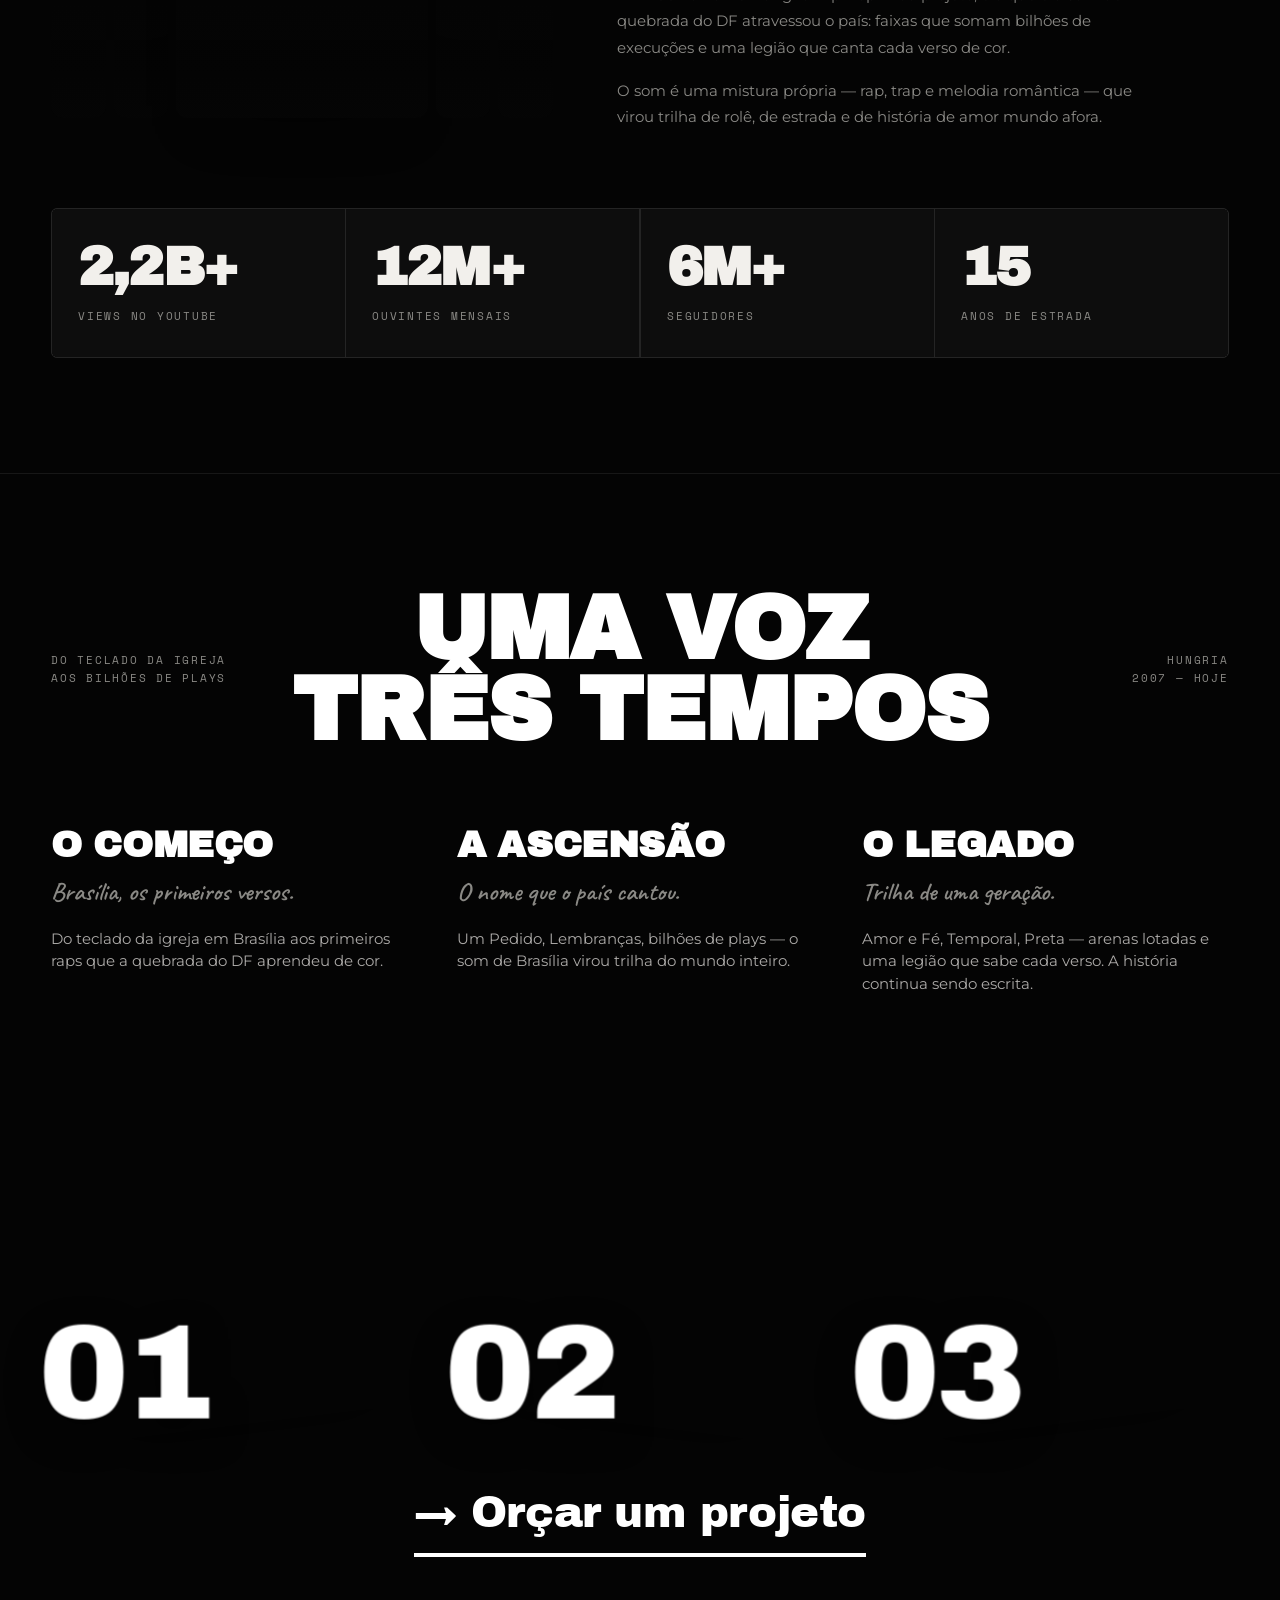
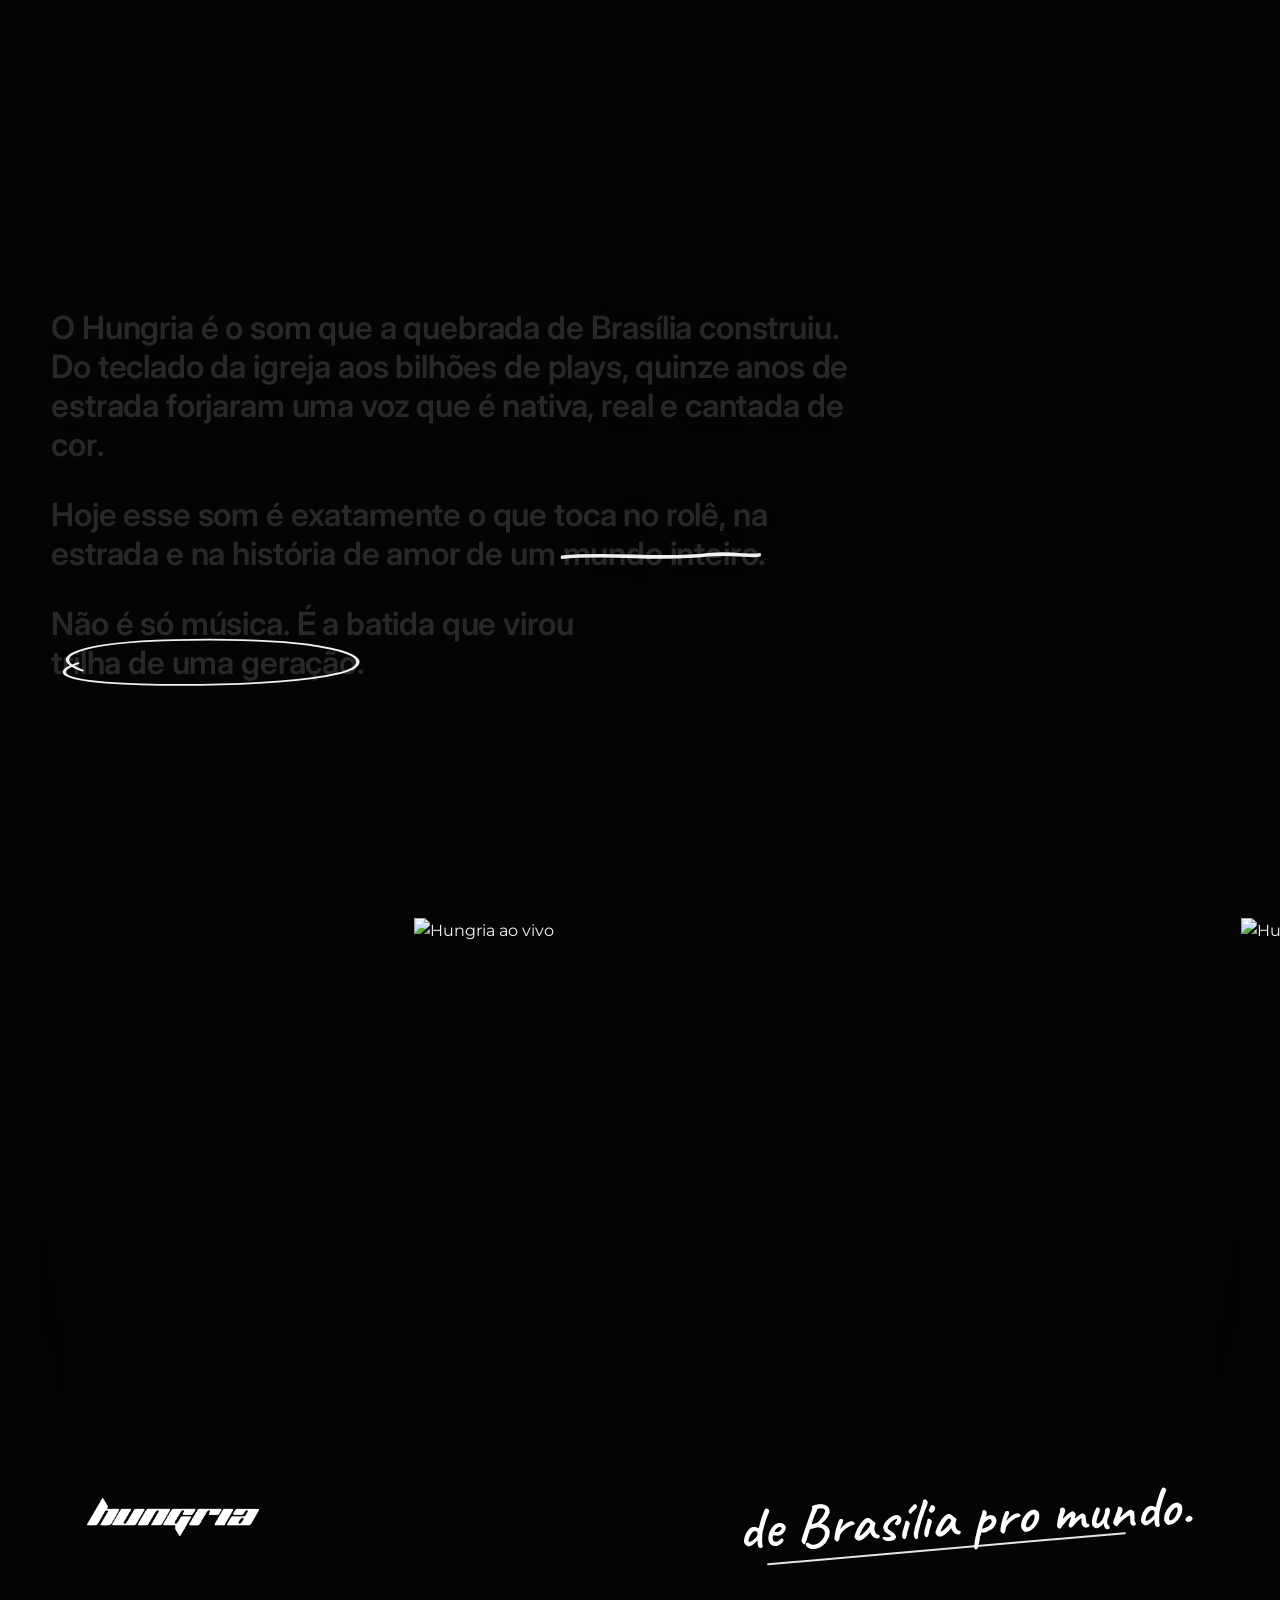
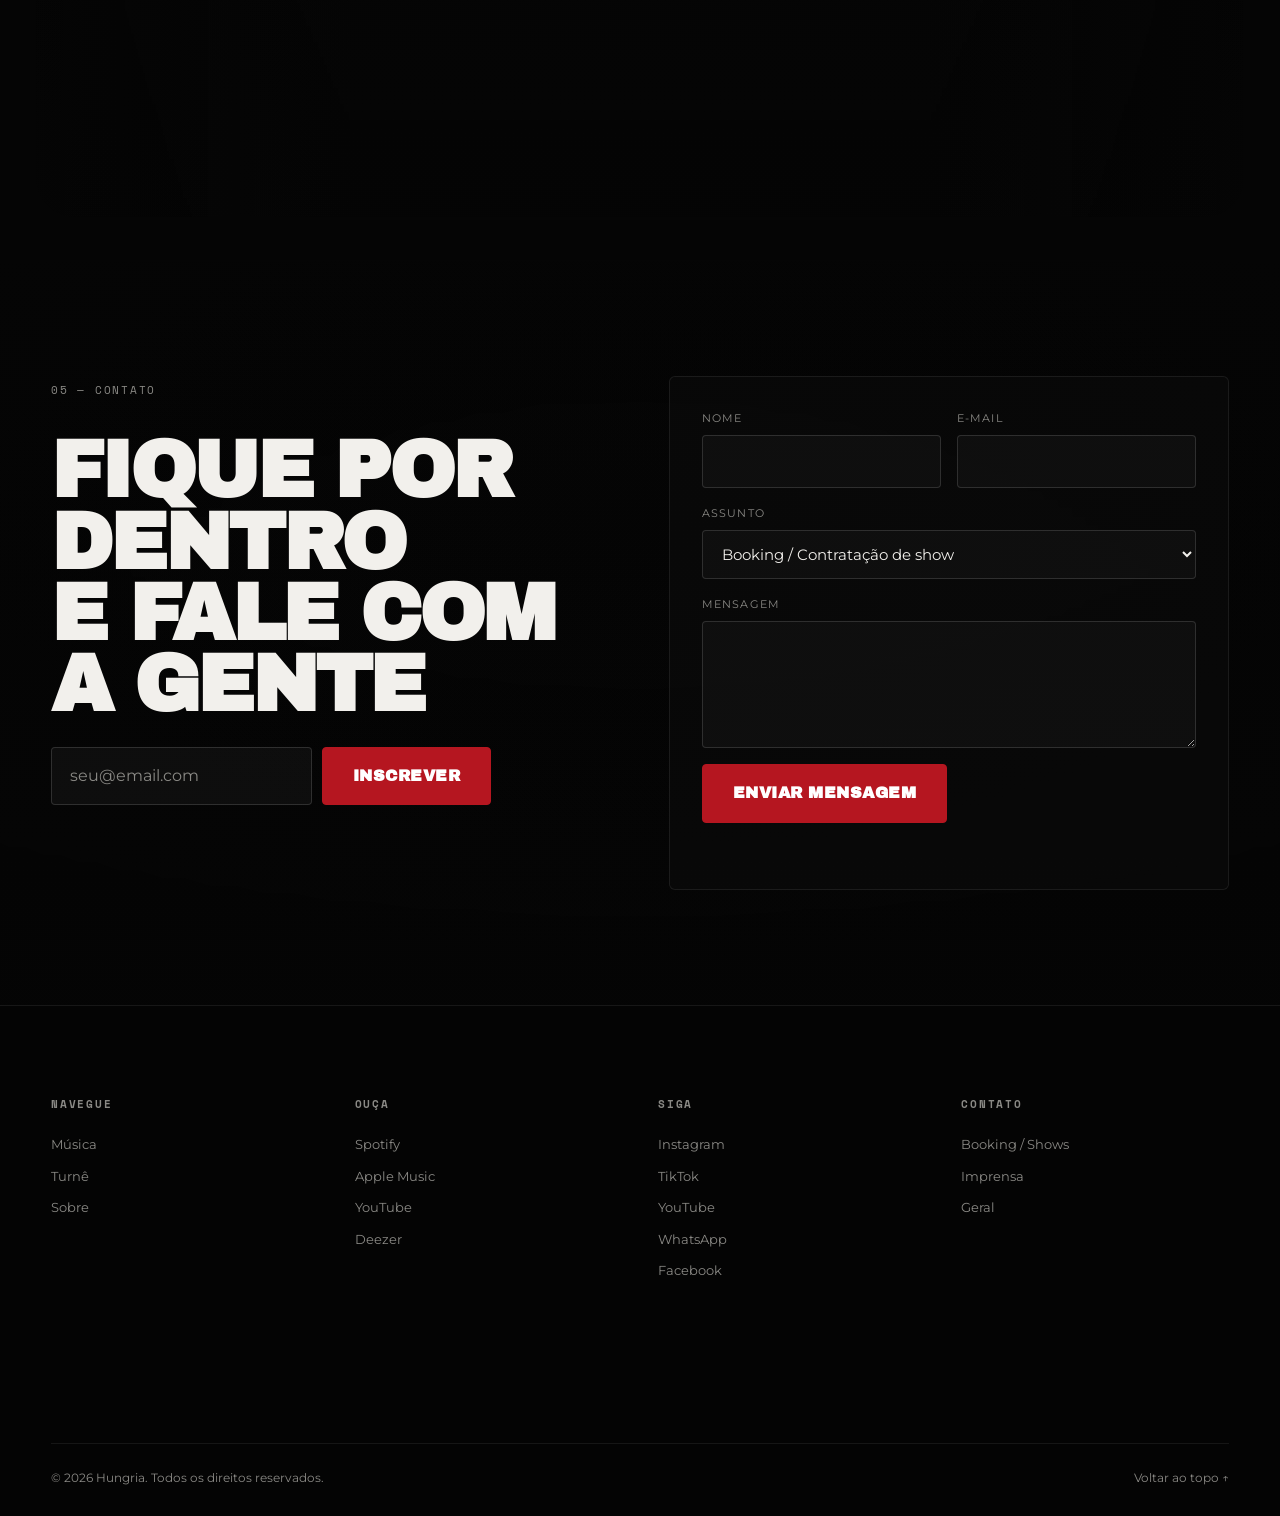
==== commit 44ed70c4: "Lancamento: Ninguem e de Ferro (Hungria) no lugar de Disco Voador Co-Authored-By: Claude Opus 5.5 <n" ====
--- a/index.html
+++ b/index.html
@@ -26,7 +26,7 @@
 <link rel="preconnect" href="https://fonts.gstatic.com" crossorigin>
 <link href="https://fonts.googleapis.com/css2?family=Archivo+Black&family=Caveat:wght@500;600;700&family=Inter:wght@400;500;600;700&family=Montserrat:wght@300;400;500;600;700;800&family=Space+Mono:wght@400;700&display=swap" rel="stylesheet">
 
-<link rel="stylesheet" href="assets/css/style.css?v=20261103b">
+<link rel="stylesheet" href="assets/css/style.css?v=20261114a">
 <script>document.documentElement.classList.add("js");</script>
 </head>
 
@@ -318,21 +318,21 @@
 <section class="sec drop" id="lancamento" aria-label="Novo lançamento">
   <div class="wrap drop__wrap">
     <div class="drop__media reveal">
-      <button class="drop__play ytfacade" type="button" data-yt="77M6UwFIEeY" aria-label="Assistir ao clipe de Disco Voador no YouTube">
+      <button class="drop__play ytfacade" type="button" data-yt="2aZN2DvMeHE" aria-label="Assistir ao clipe de Ninguém é de Ferro no YouTube">
         <picture>
-          <source type="image/webp" srcset="https://pub-dfd14236a91140a5a1e41c79f0a83fe4.r2.dev/hungria/img/capas/disco-voador.webp">
-          <img src="https://pub-dfd14236a91140a5a1e41c79f0a83fe4.r2.dev/hungria/img/capas/disco-voador.jpg" alt="Hungria no clipe de Disco Voador" loading="lazy" decoding="async">
+          <source type="image/webp" srcset="assets/img/capas/ninguem-e-de-ferro.webp">
+          <img src="assets/img/capas/ninguem-e-de-ferro.jpg" alt="Hungria no clipe de Ninguém é de Ferro" loading="lazy" decoding="async">
         </picture>
         <span class="drop__playico" aria-hidden="true"><svg viewBox="0 0 84 84"><circle cx="42" cy="42" r="41"/><path d="M34 27l26 15-26 15z" fill="#fff"/></svg></span>
       </button>
     </div>
     <div class="drop__info reveal">
       <span class="tag drop__selo">● Novo lançamento</span>
-      <h2 class="drop__title">Disco Voador</h2>
+      <h2 class="drop__title">Ninguém é de Ferro</h2>
       <p class="drop__credit">Hungria</p>
       <p class="drop__desc">O novo clipe do Hungria já está no ar. Assista agora.</p>
       <div class="drop__ctas">
-        <a class="mbtn" href="https://www.youtube.com/watch?v=77M6UwFIEeY" target="_blank" rel="noopener" data-cur>
+        <a class="mbtn" href="https://www.youtube.com/watch?v=2aZN2DvMeHE" target="_blank" rel="noopener" data-cur>
           <span class="mbtn__ico" aria-hidden="true"><svg viewBox="0 0 24 24"><path d="M23 12s0-3.6-.46-5.32a2.76 2.76 0 0 0-1.94-1.95C18.88 4.27 12 4.27 12 4.27s-6.88 0-8.6.46A2.76 2.76 0 0 0 1.46 6.68C1 8.4 1 12 1 12s0 3.6.46 5.32c.25.94.99 1.68 1.94 1.94 1.72.46 8.6.46 8.6.46s6.88 0 8.6-.46a2.76 2.76 0 0 0 1.94-1.94C23 15.6 23 12 23 12ZM9.75 15.5v-7l6 3.5-6 3.5Z"/></svg></span>
           <span>Assistir no YouTube</span><span class="mbtn__arrow" aria-hidden="true">→</span>
         </a>
@@ -575,8 +575,8 @@
 
 <!-- scroll suave com inércia (estilo Sand) — degrada sem ele -->
 <script src="https://unpkg.com/lenis@1.1.14/dist/lenis.min.js"></script>
-<script src="assets/js/data.js?v=20261103b"></script>
-<script src="assets/js/main.js?v=20261103b"></script>
+<script src="assets/js/data.js?v=20261114a"></script>
+<script src="assets/js/main.js?v=20261114a"></script>
 <!-- Lançamento: clicar na capa troca pela reprodução do clipe (YouTube) -->
 <script>
 (function(){
@@ -586,7 +586,7 @@
         var id = btn.getAttribute("data-yt"); if(!id) return;
         var ifr = document.createElement("iframe");
         ifr.src = "https://www.youtube-nocookie.com/embed/" + id + "?autoplay=1&rel=0";
-        ifr.title = "Clipe — Disco Voador (Hungria)";
+        ifr.title = "Clipe — Ninguém é de Ferro (Hungria)";
         ifr.setAttribute("allow", "accelerometer; autoplay; clipboard-write; encrypted-media; gyroscope; picture-in-picture; web-share");
         ifr.setAttribute("allowfullscreen", "");
         ifr.className = "drop__frame";
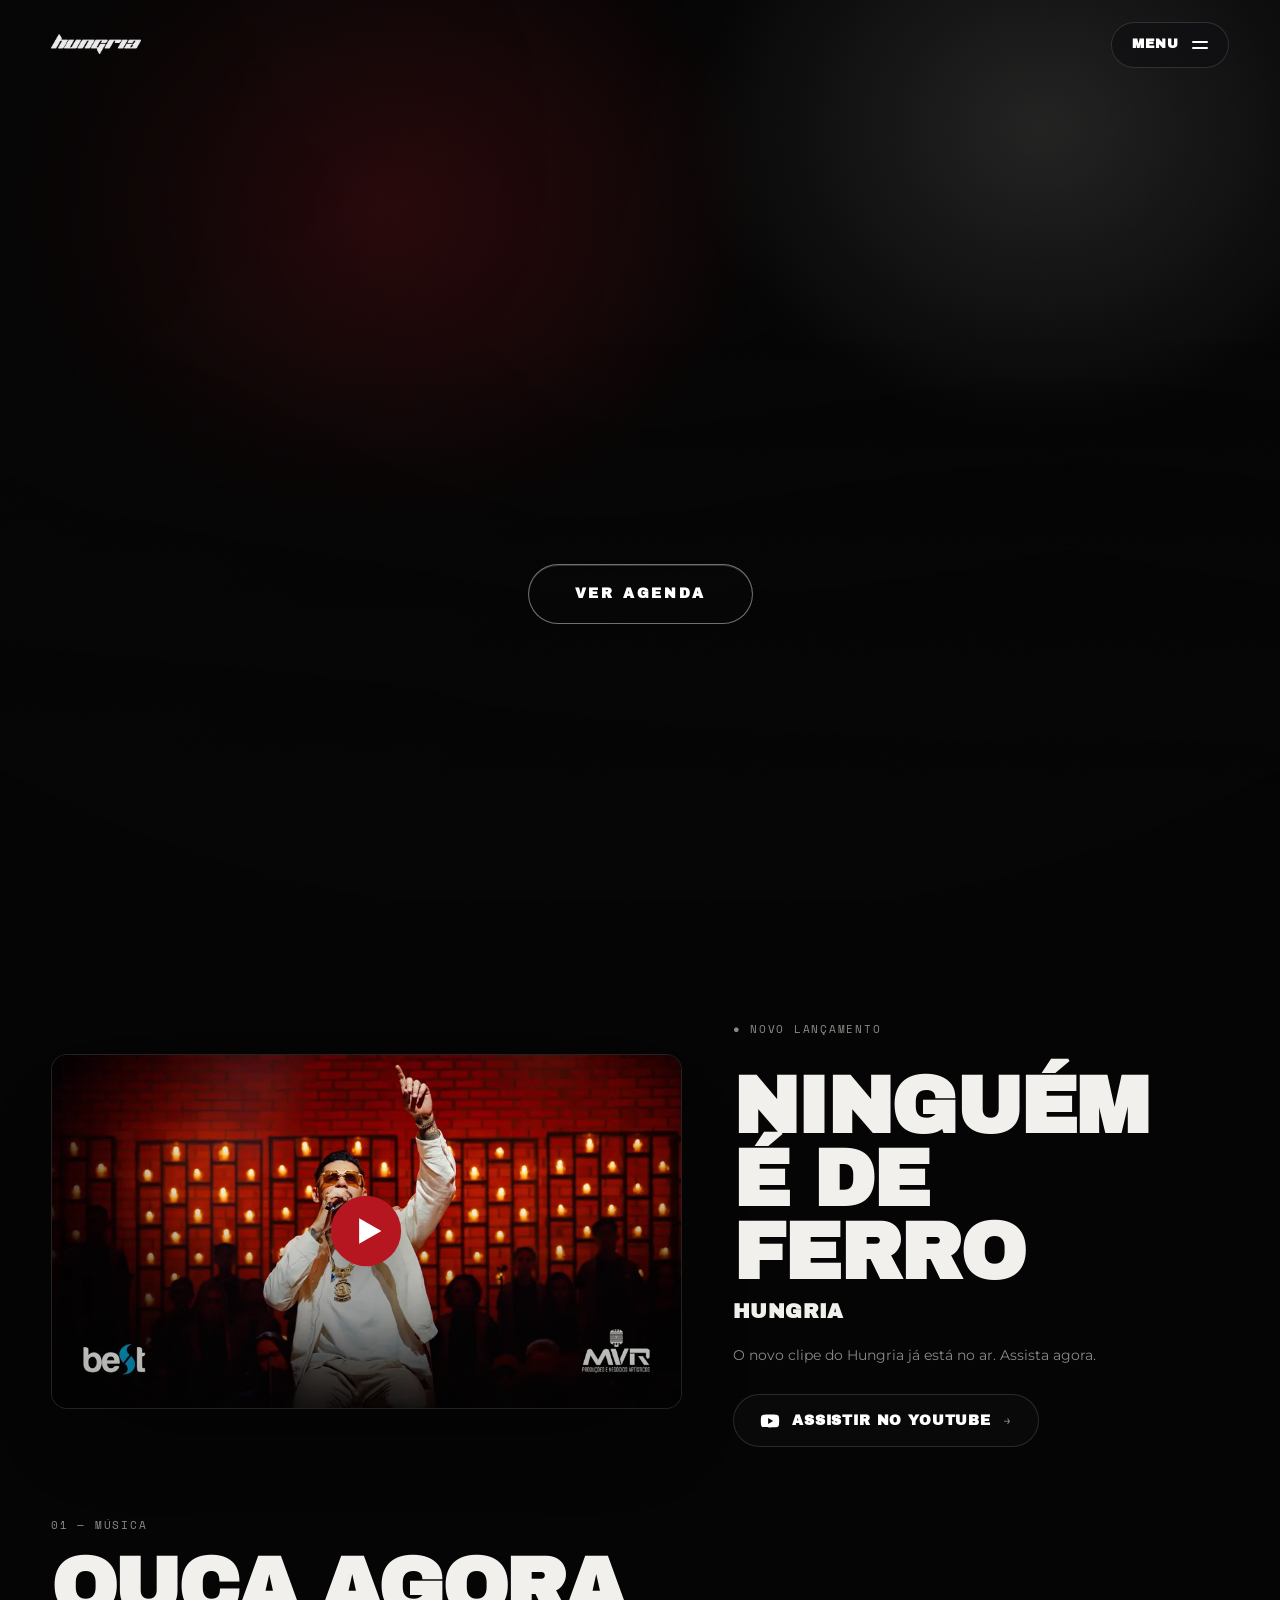
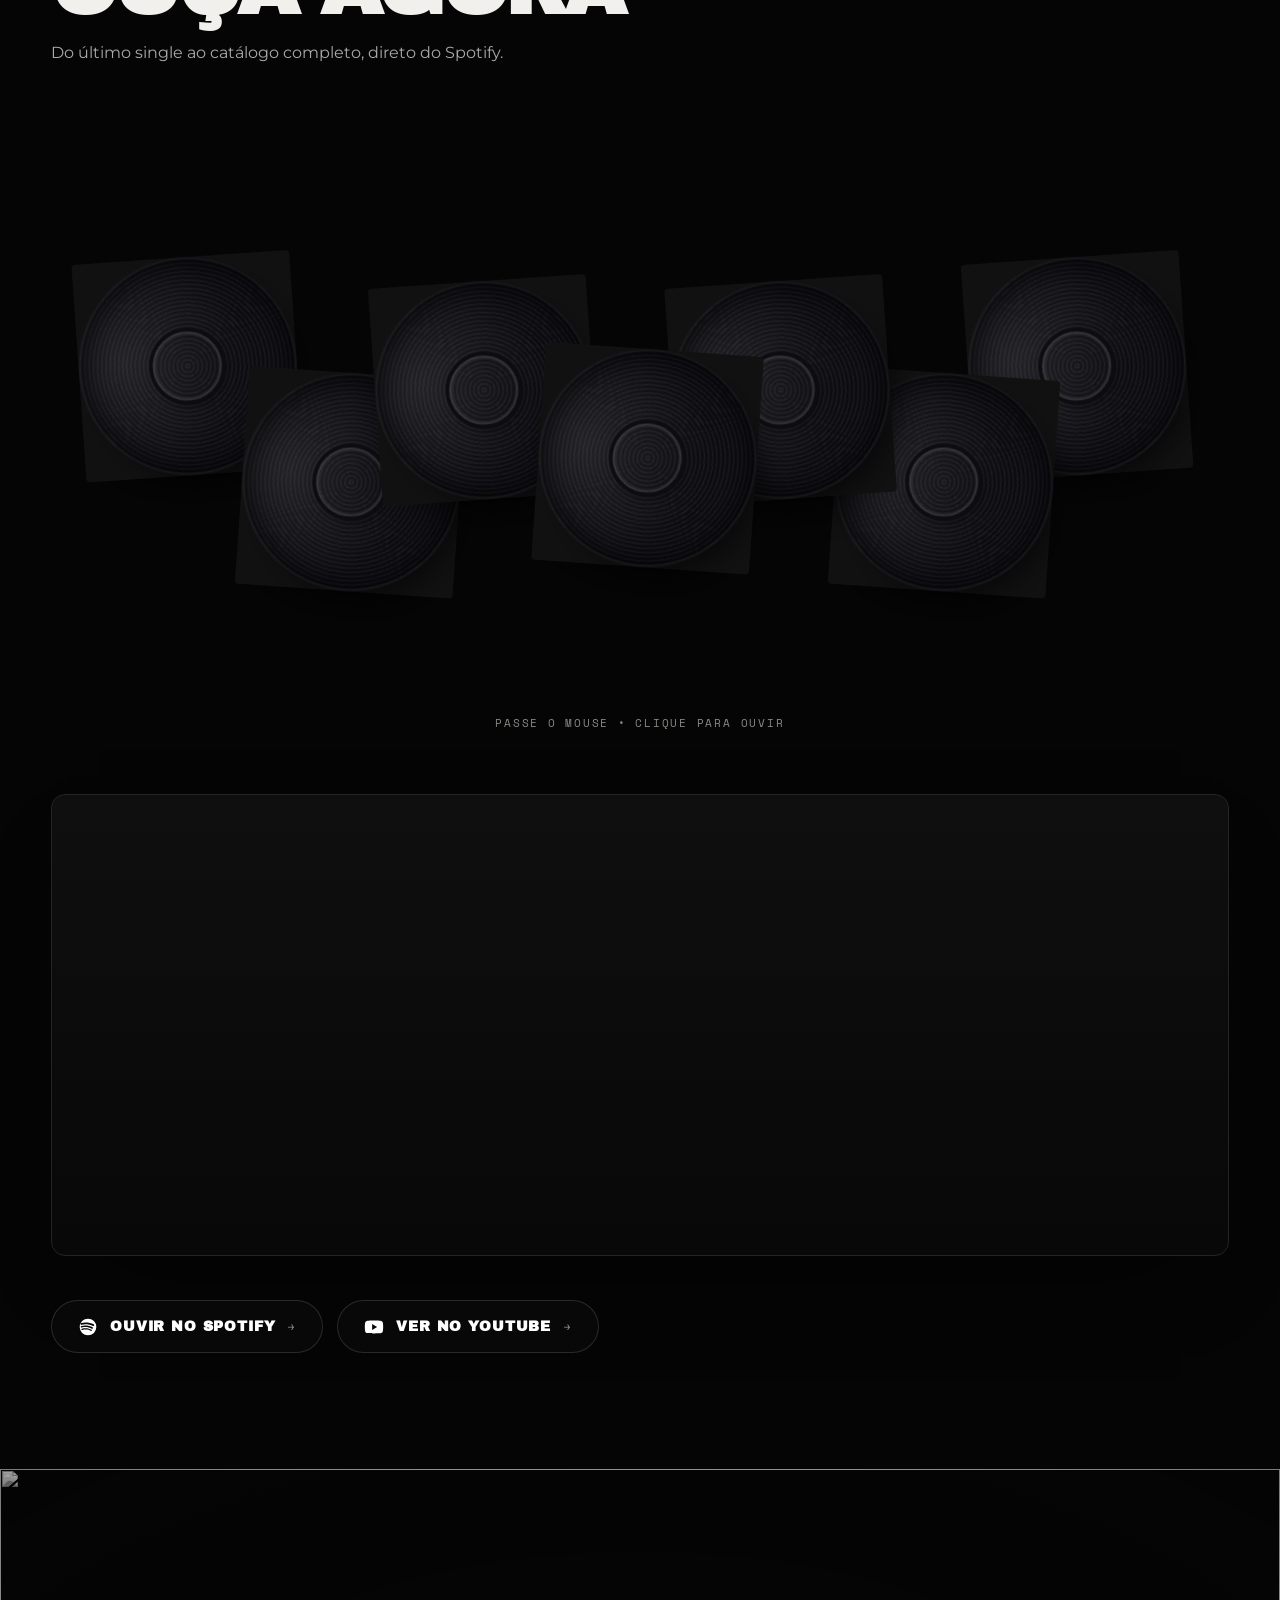
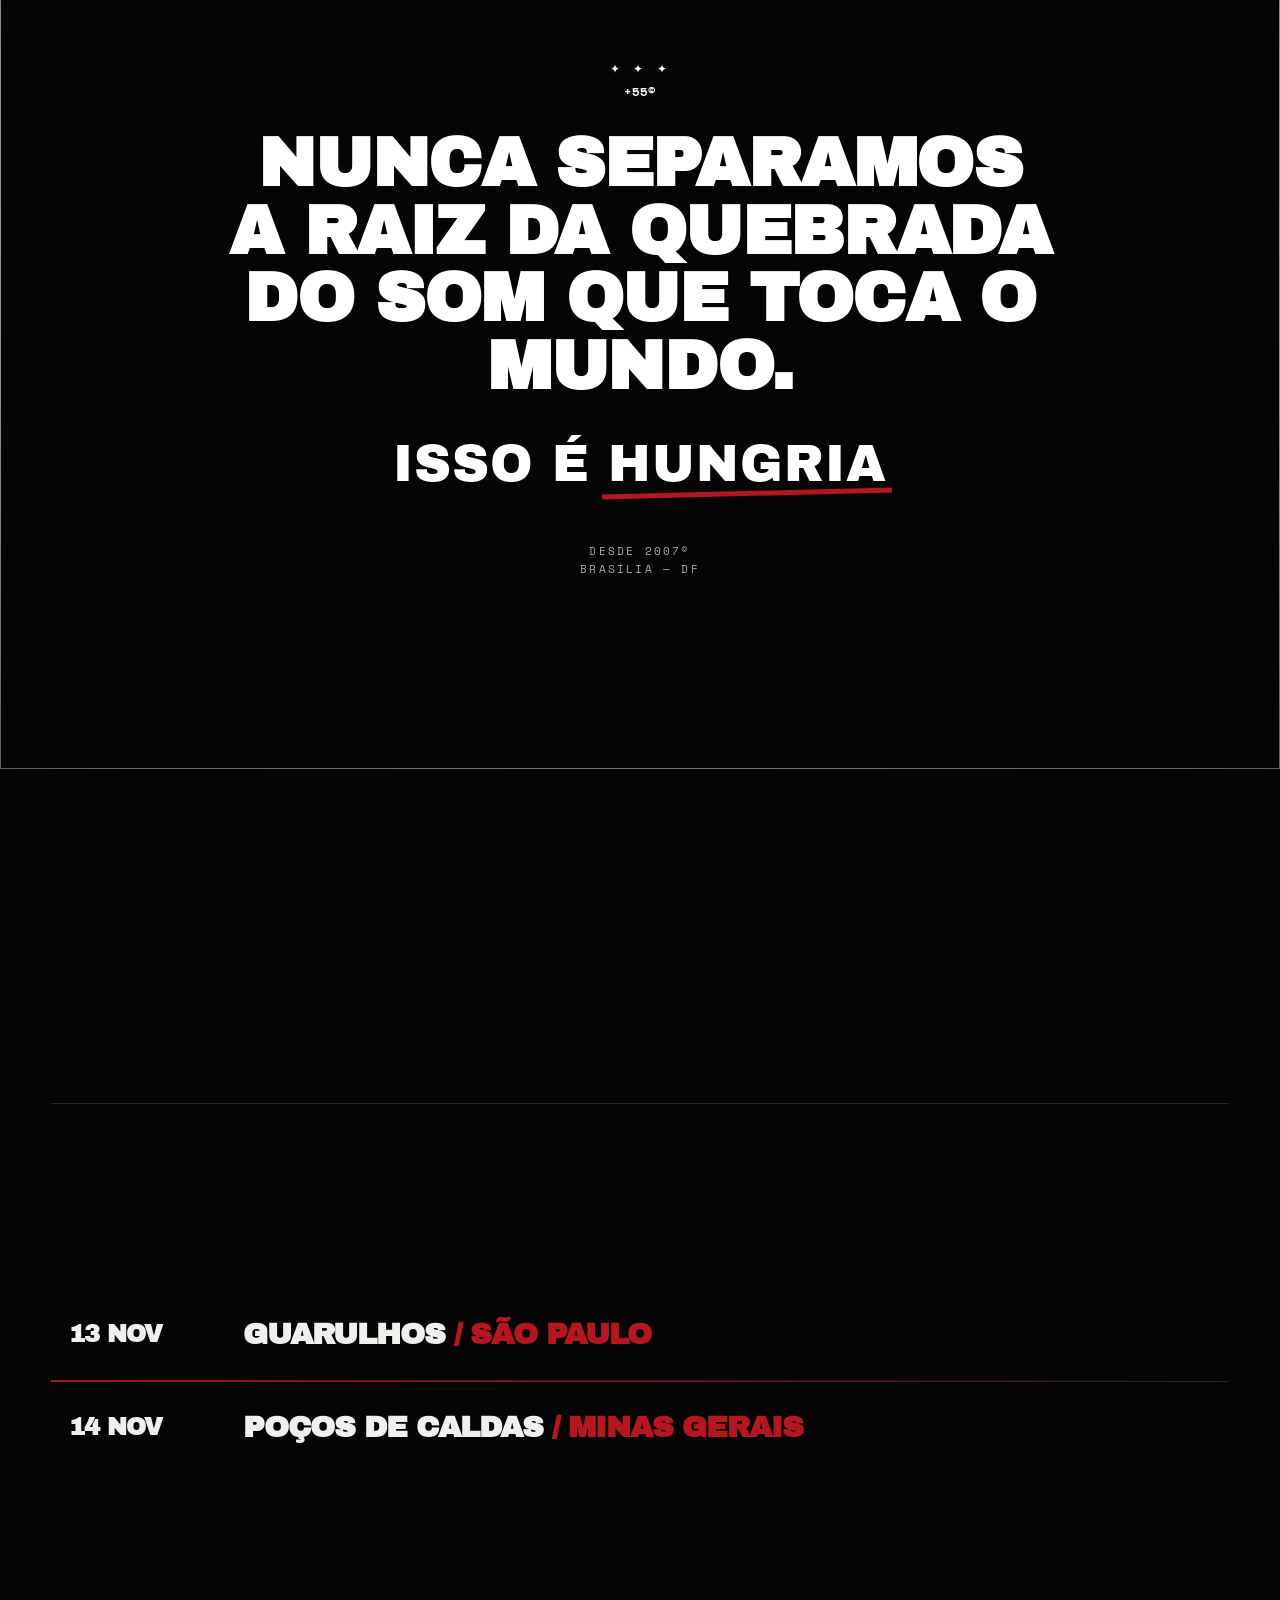
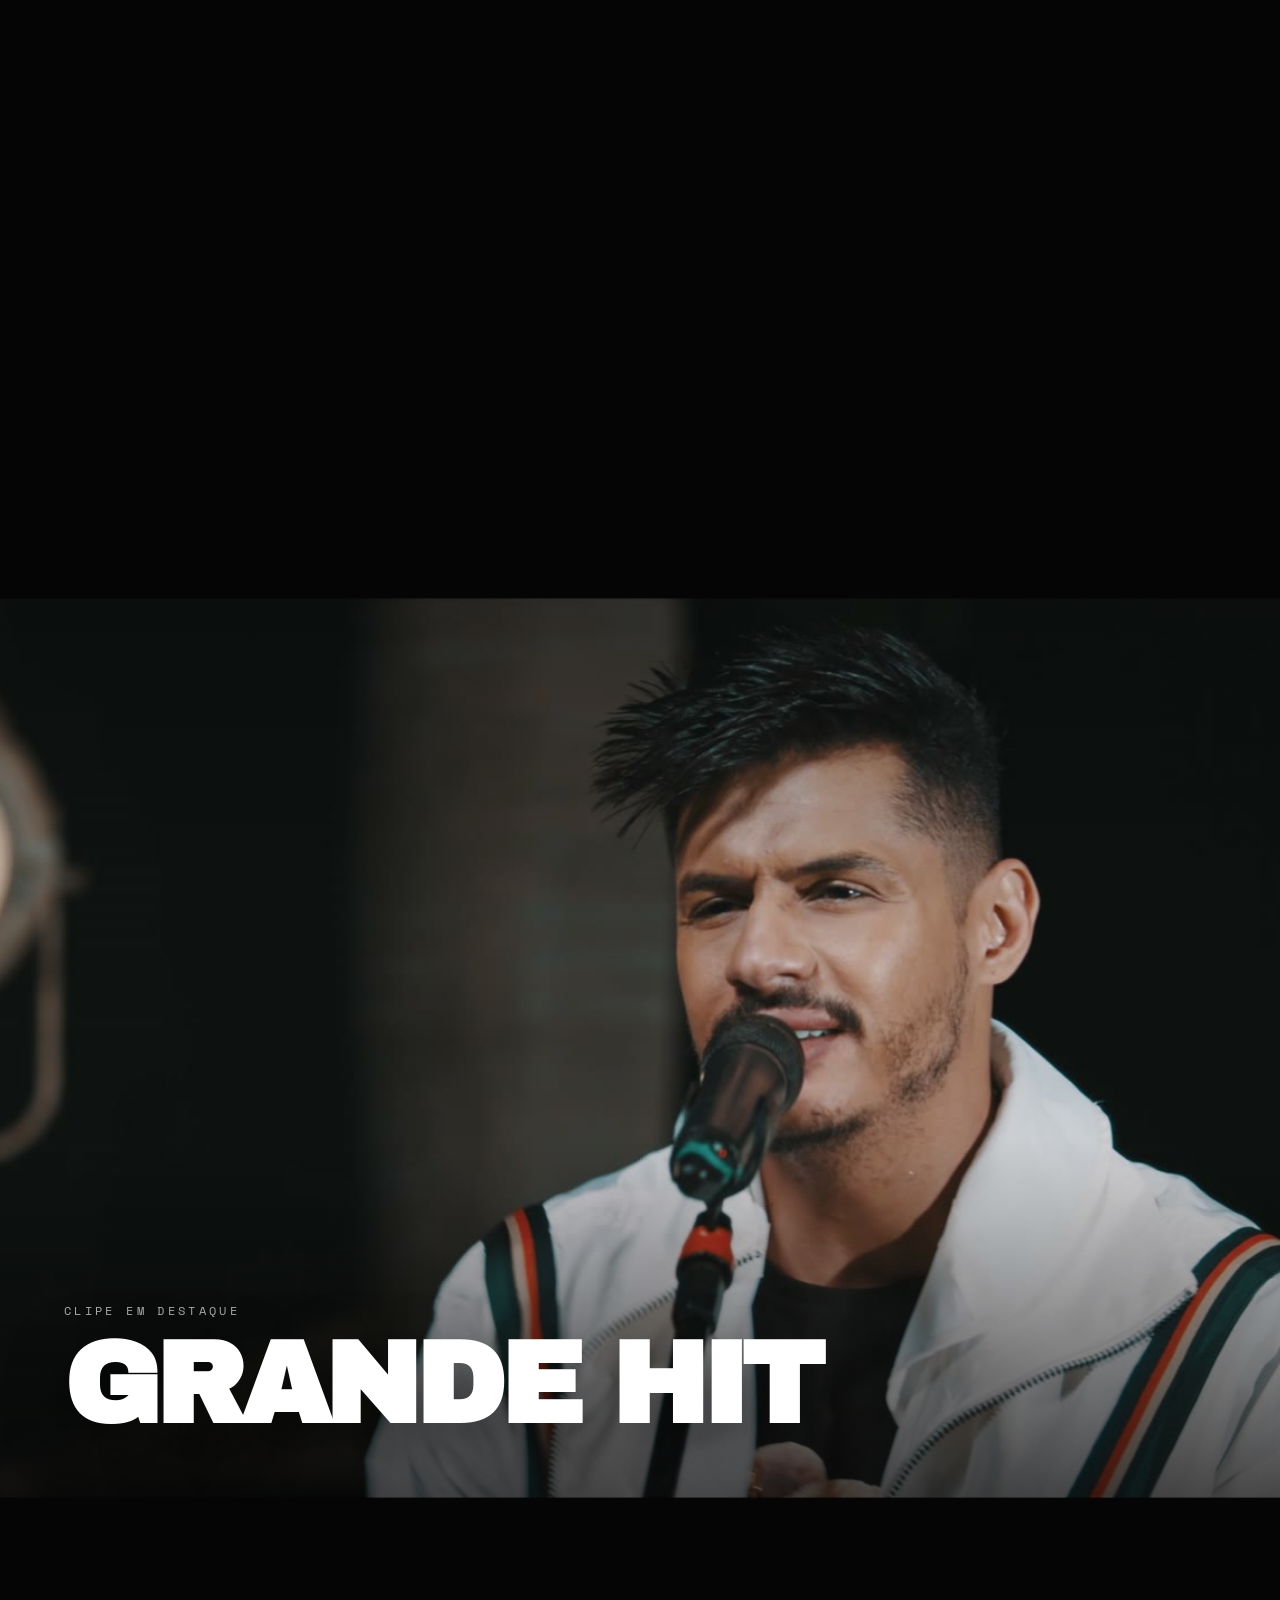
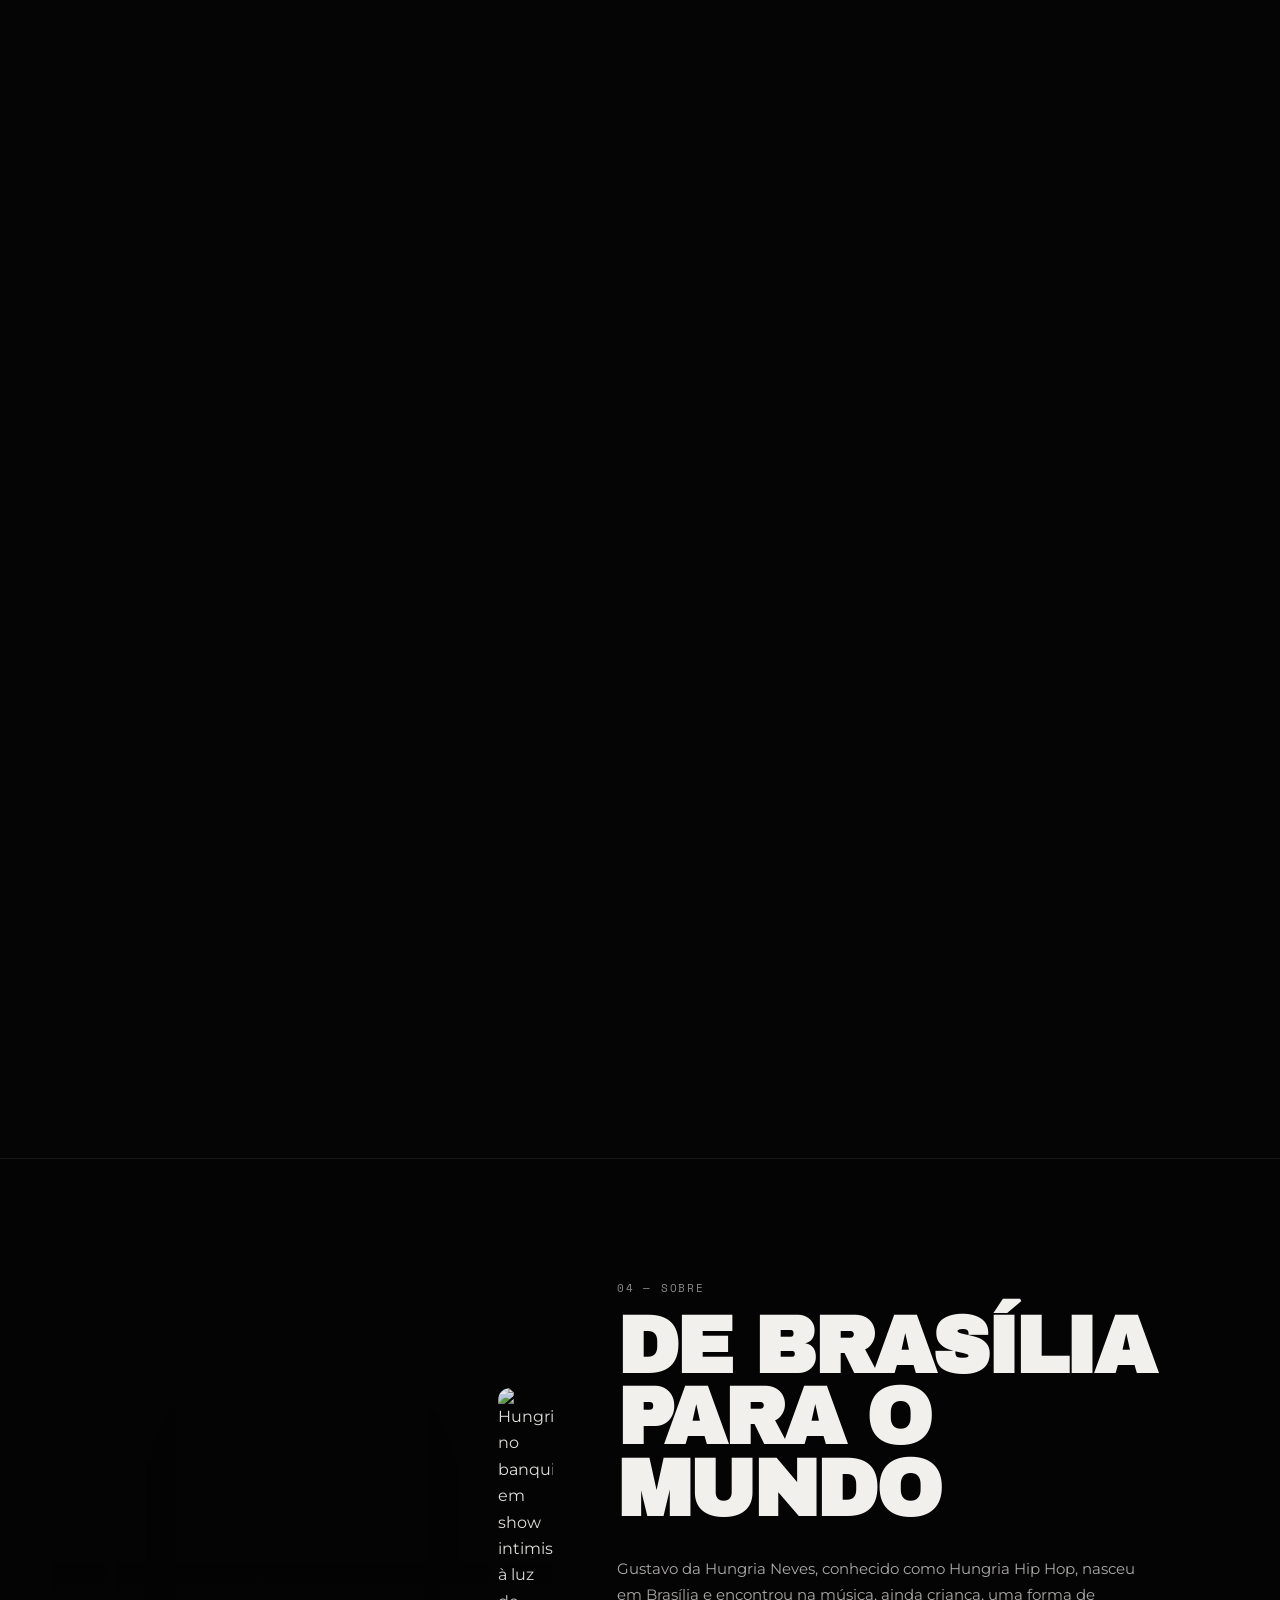
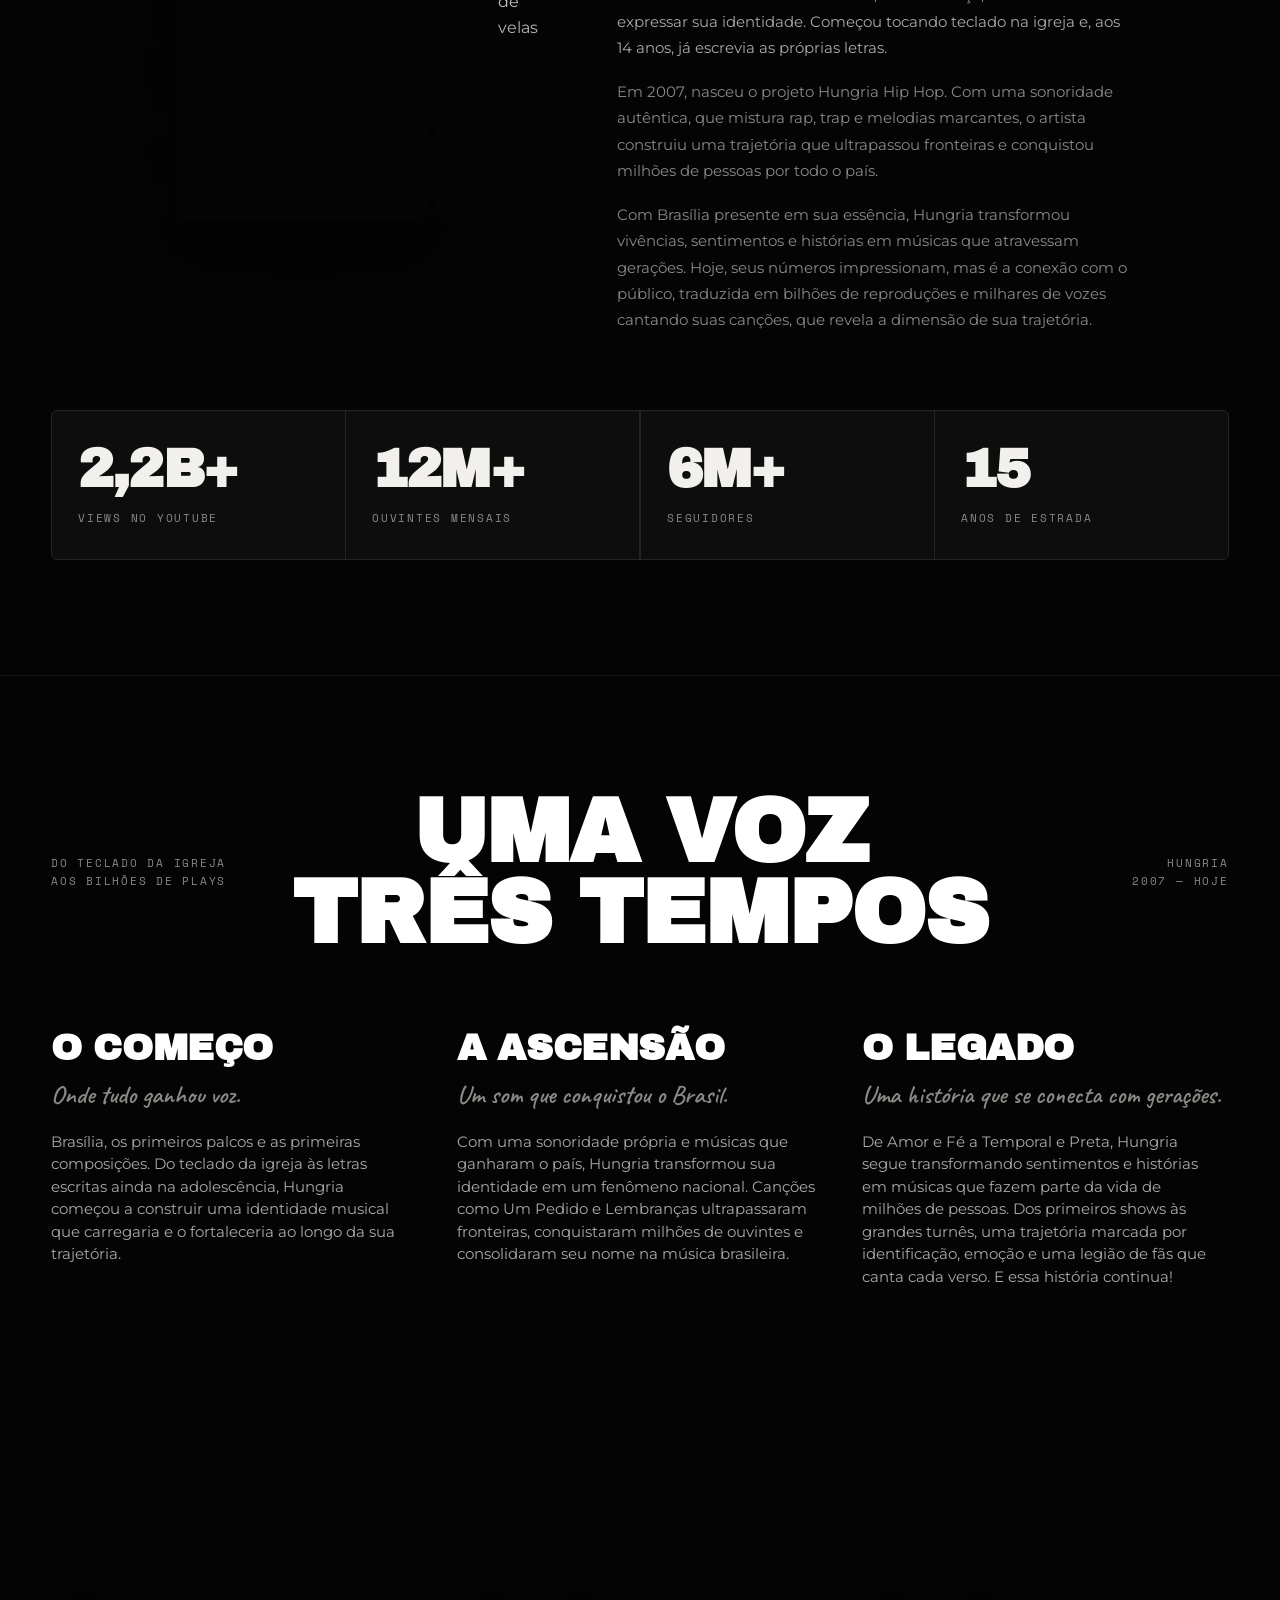
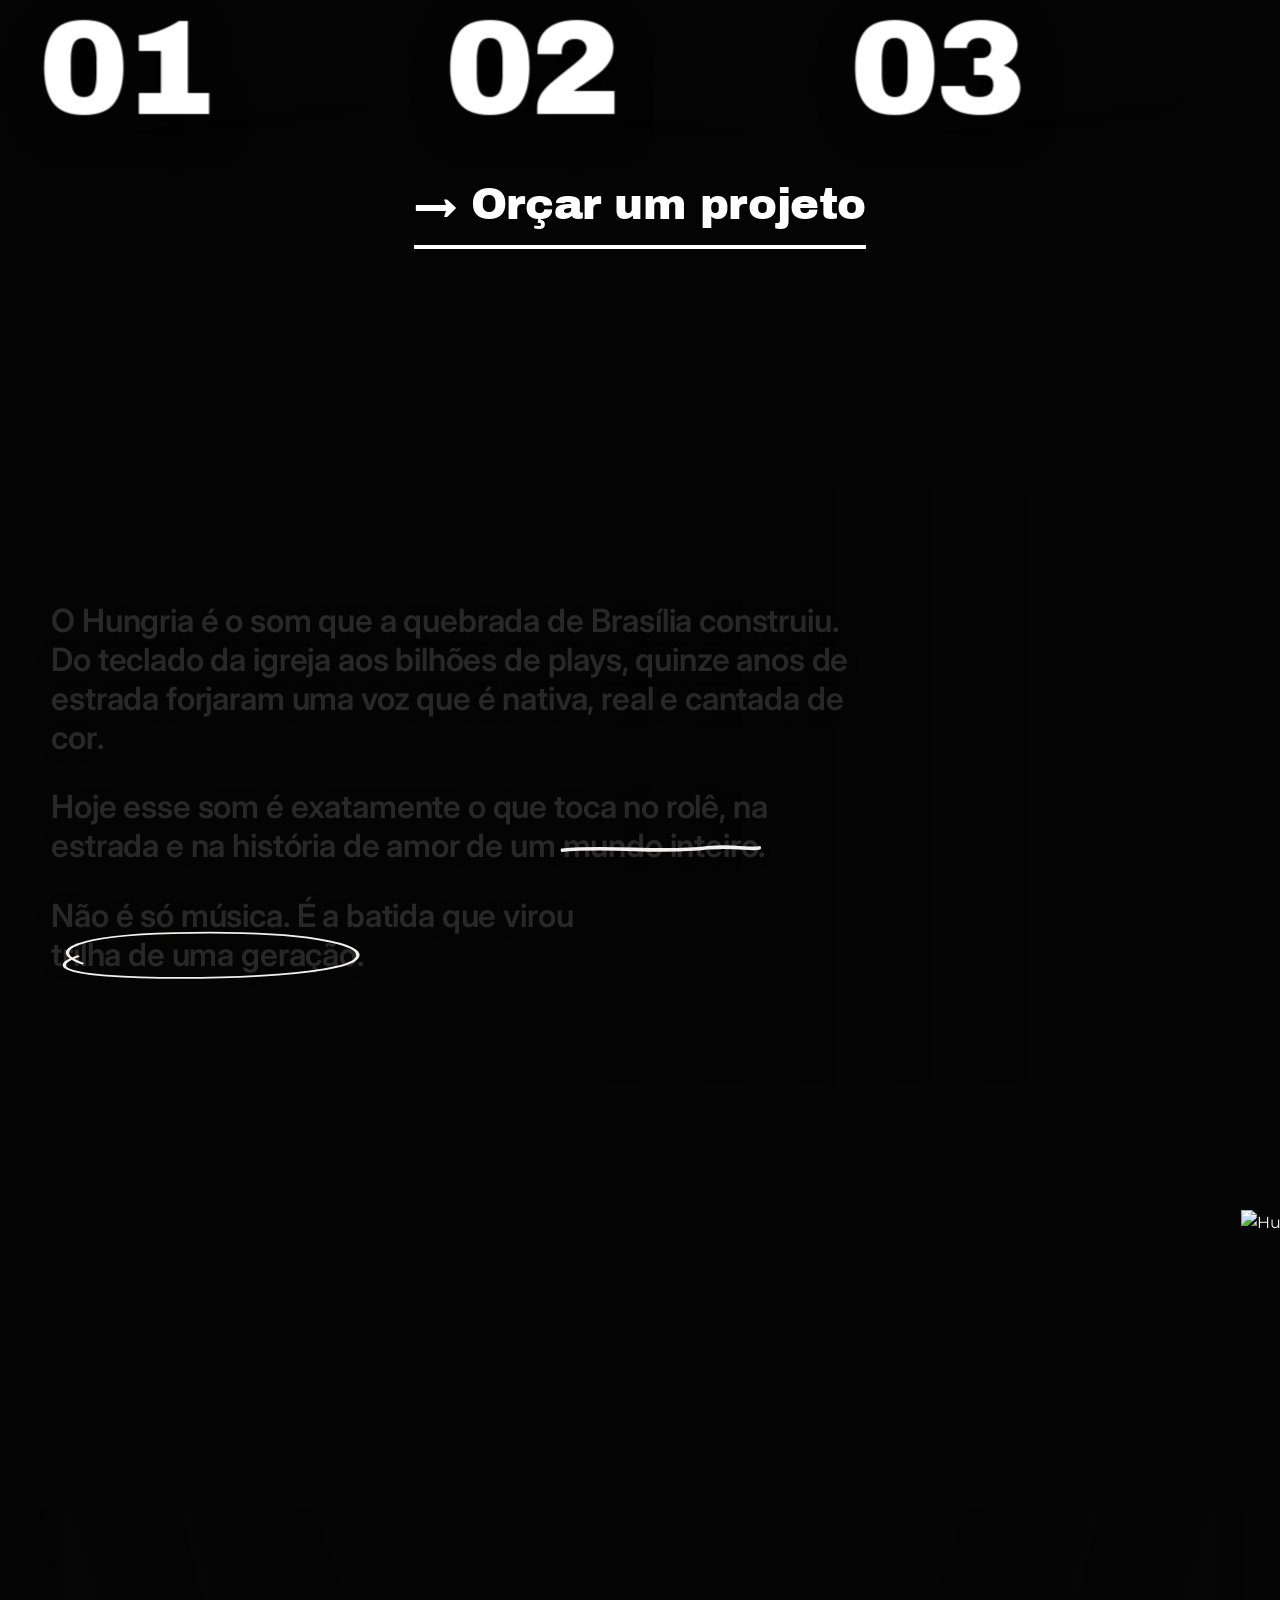
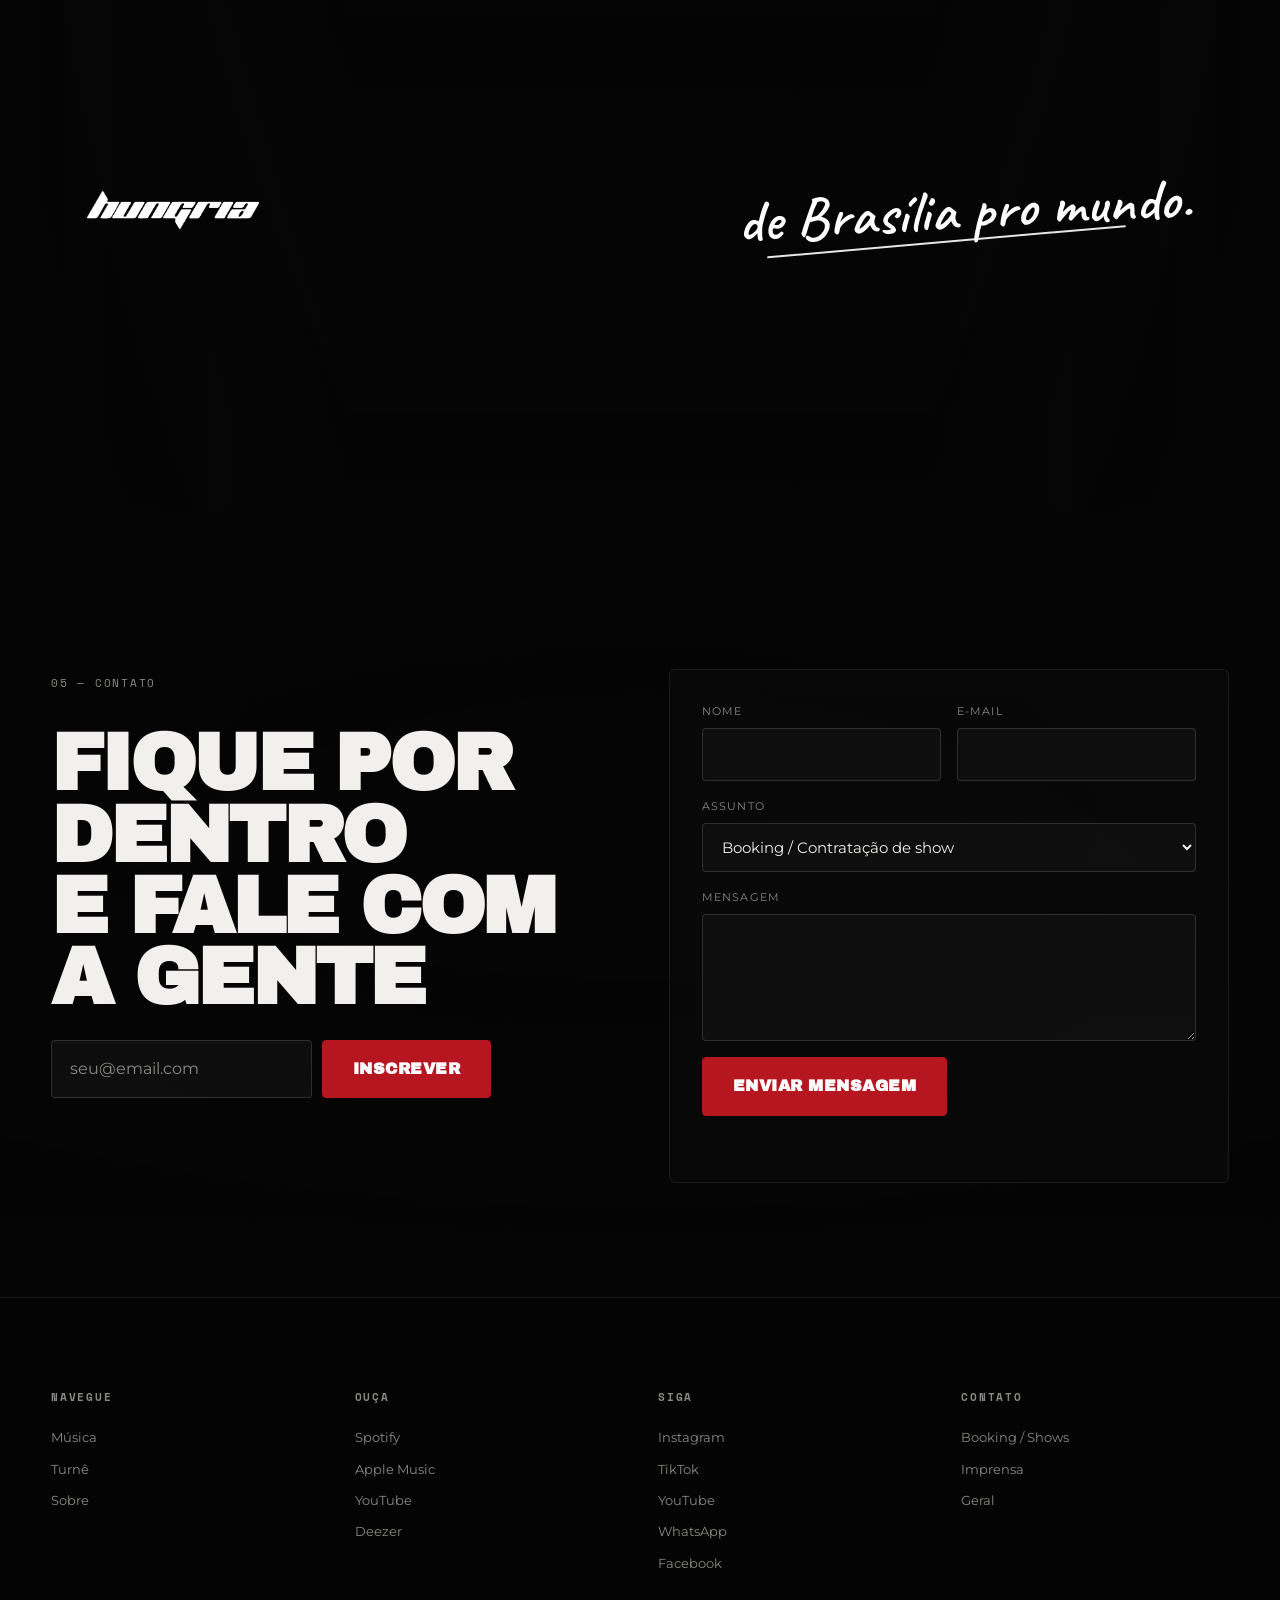
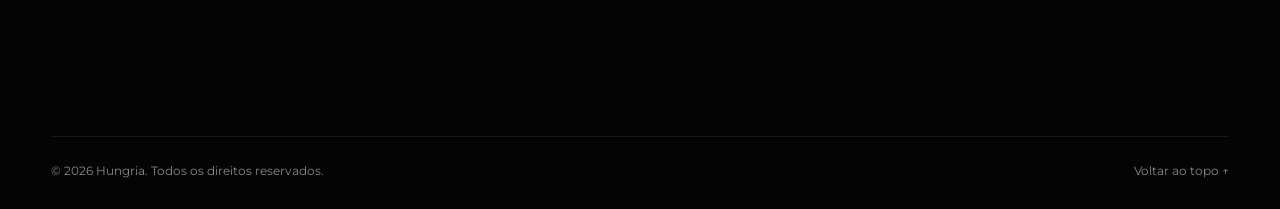
==== commit a1622b2c: "Textos do Sobre e da Trajetoria aprovados pela equipe Co-Authored-By: Claude Opus 5.5 <noreply@anthr" ====
--- a/index.html
+++ b/index.html
@@ -26,7 +26,7 @@
 <link rel="preconnect" href="https://fonts.gstatic.com" crossorigin>
 <link href="https://fonts.googleapis.com/css2?family=Archivo+Black&family=Caveat:wght@500;600;700&family=Inter:wght@400;500;600;700&family=Montserrat:wght@300;400;500;600;700;800&family=Space+Mono:wght@400;700&display=swap" rel="stylesheet">
 
-<link rel="stylesheet" href="assets/css/style.css?v=20261114a">
+<link rel="stylesheet" href="assets/css/style.css?v=20261116a">
 <script>document.documentElement.classList.add("js");</script>
 </head>
 
@@ -575,8 +575,8 @@
 
 <!-- scroll suave com inércia (estilo Sand) — degrada sem ele -->
 <script src="https://unpkg.com/lenis@1.1.14/dist/lenis.min.js"></script>
-<script src="assets/js/data.js?v=20261114a"></script>
-<script src="assets/js/main.js?v=20261114a"></script>
+<script src="assets/js/data.js?v=20261116a"></script>
+<script src="assets/js/main.js?v=20261116a"></script>
 <!-- Lançamento: clicar na capa troca pela reprodução do clipe (YouTube) -->
 <script>
 (function(){
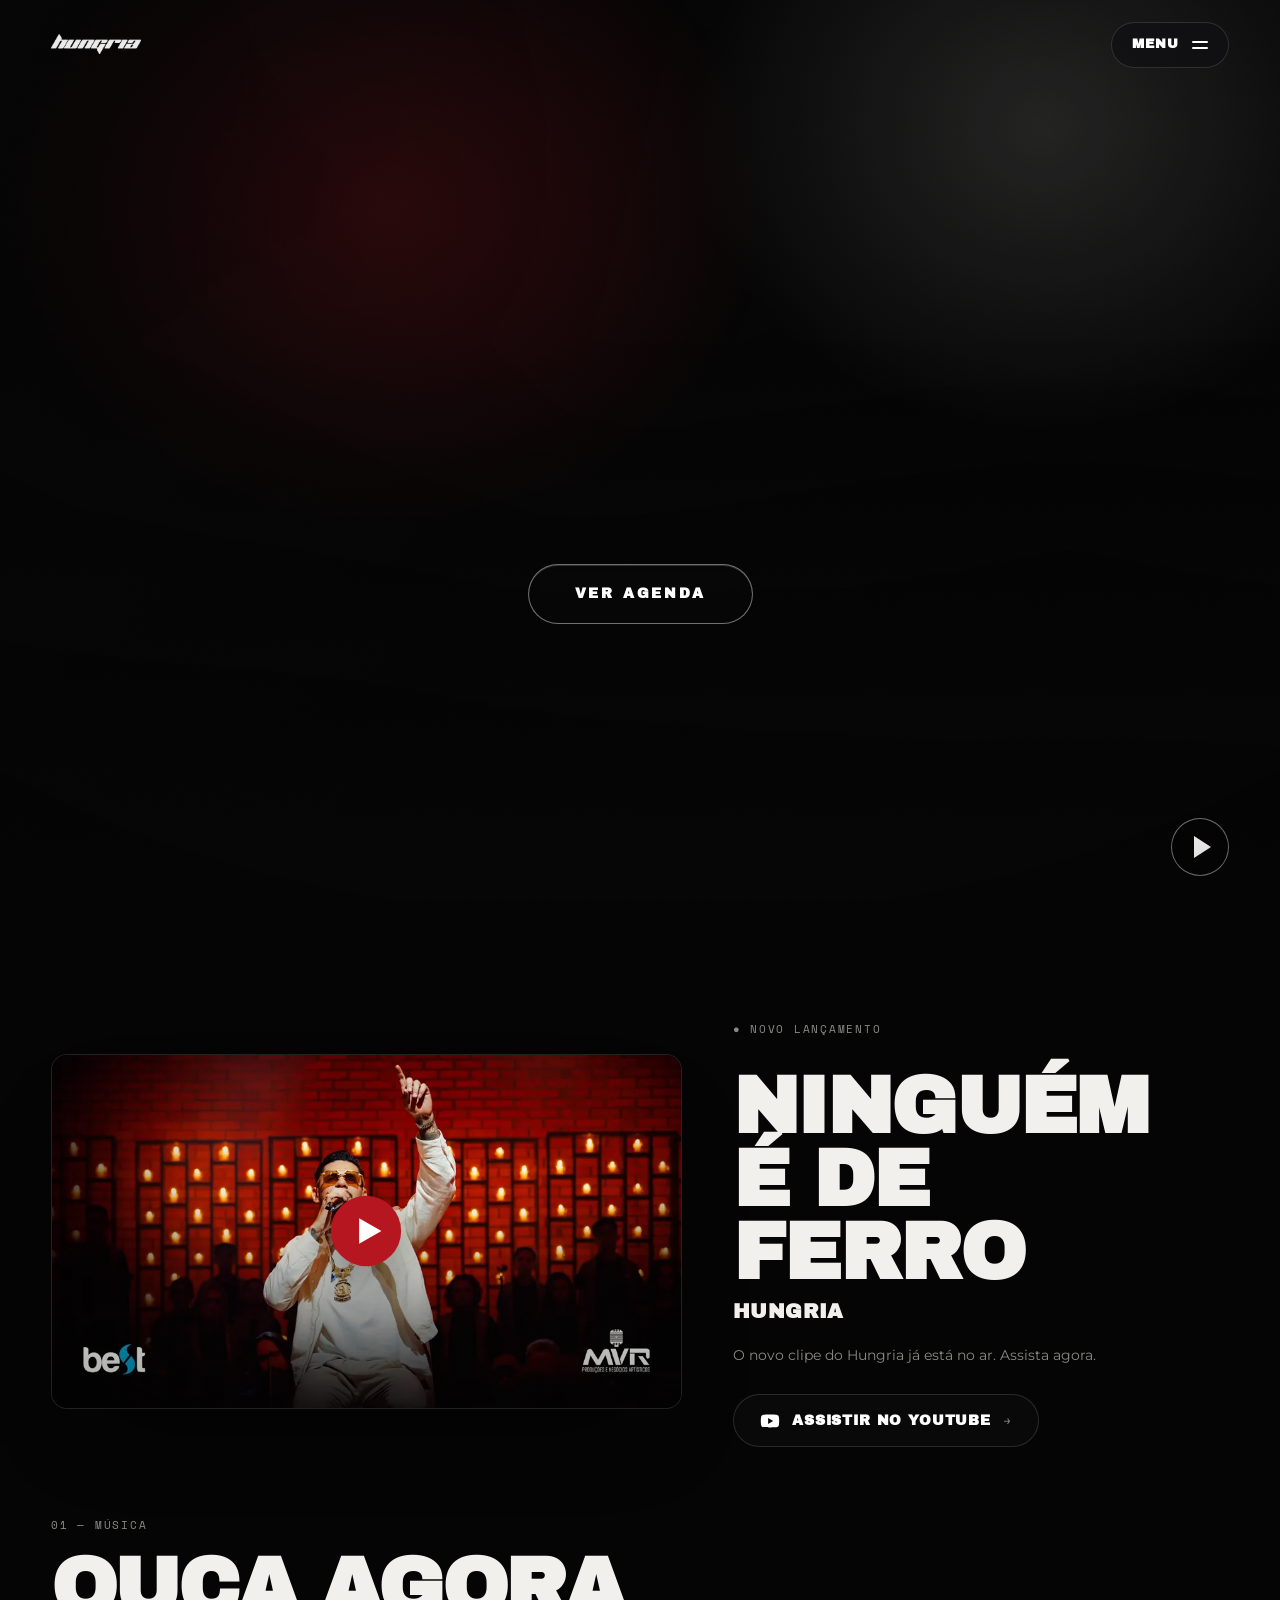
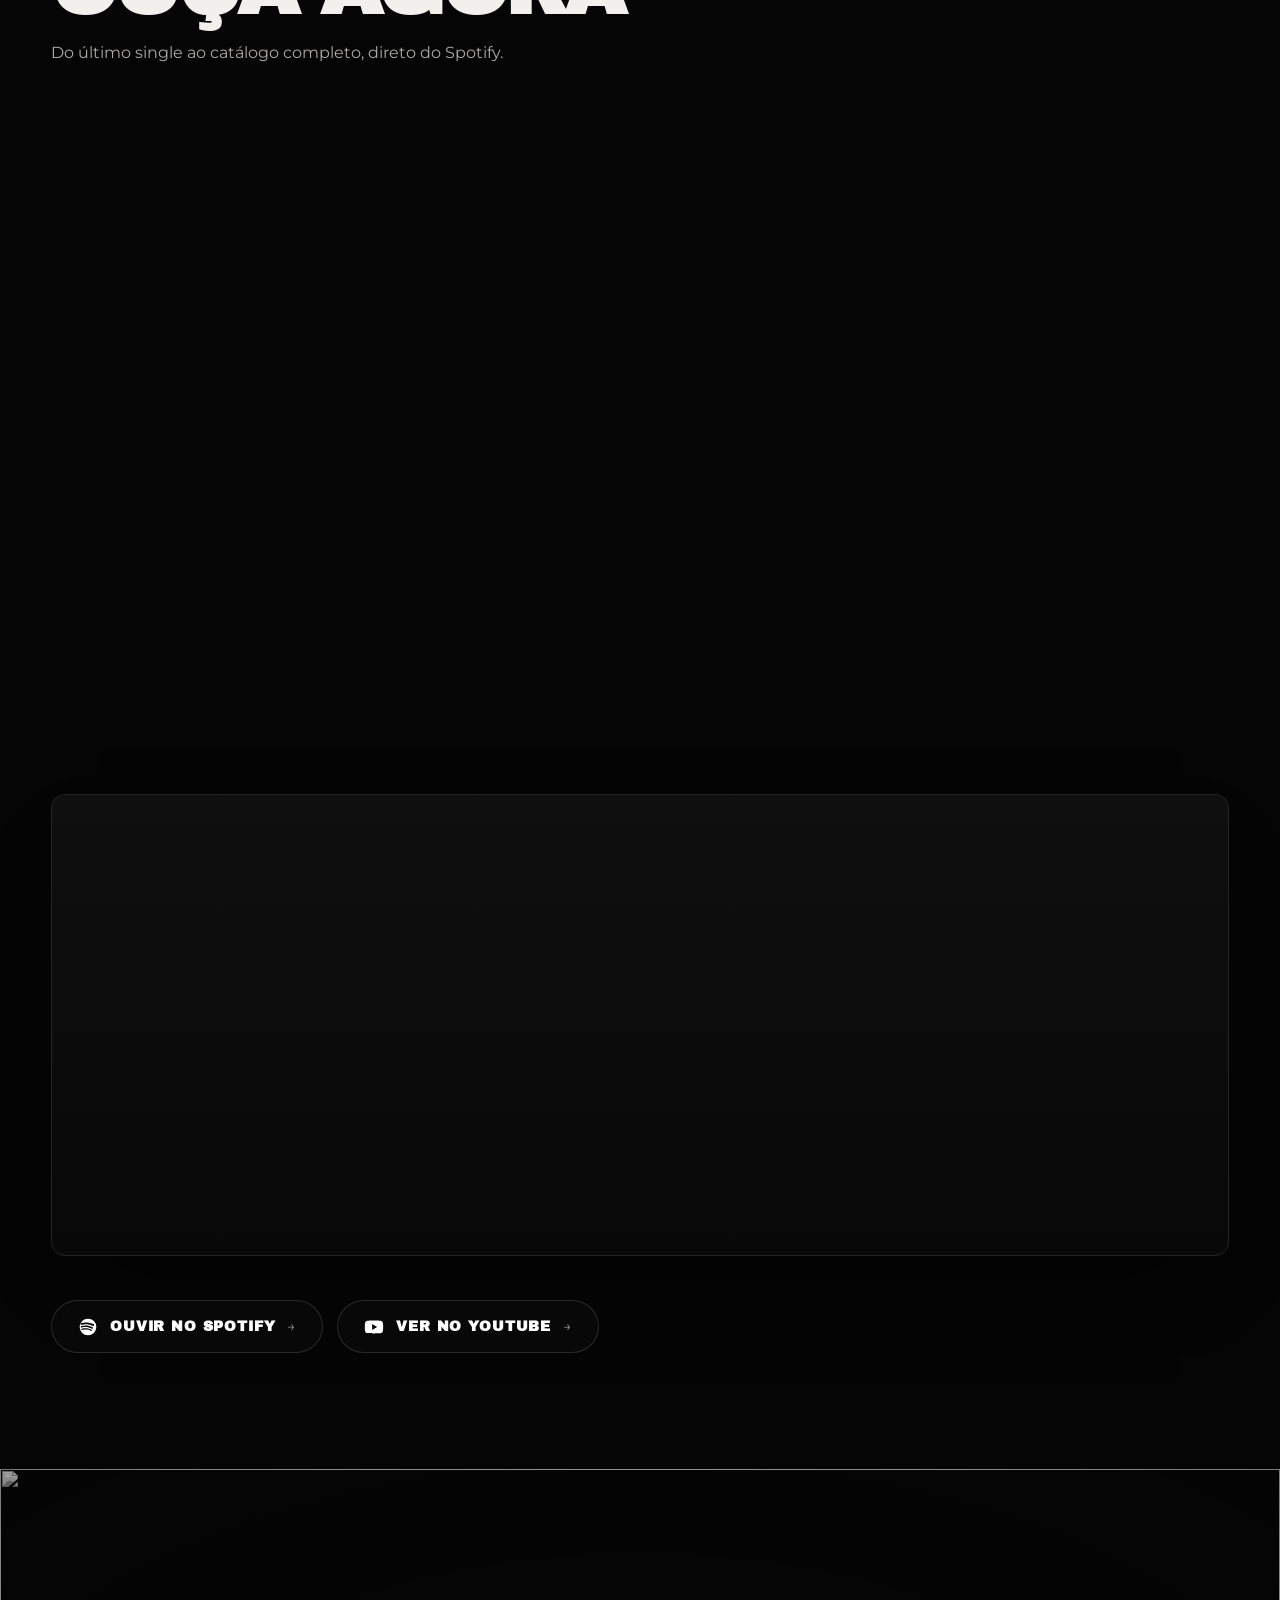
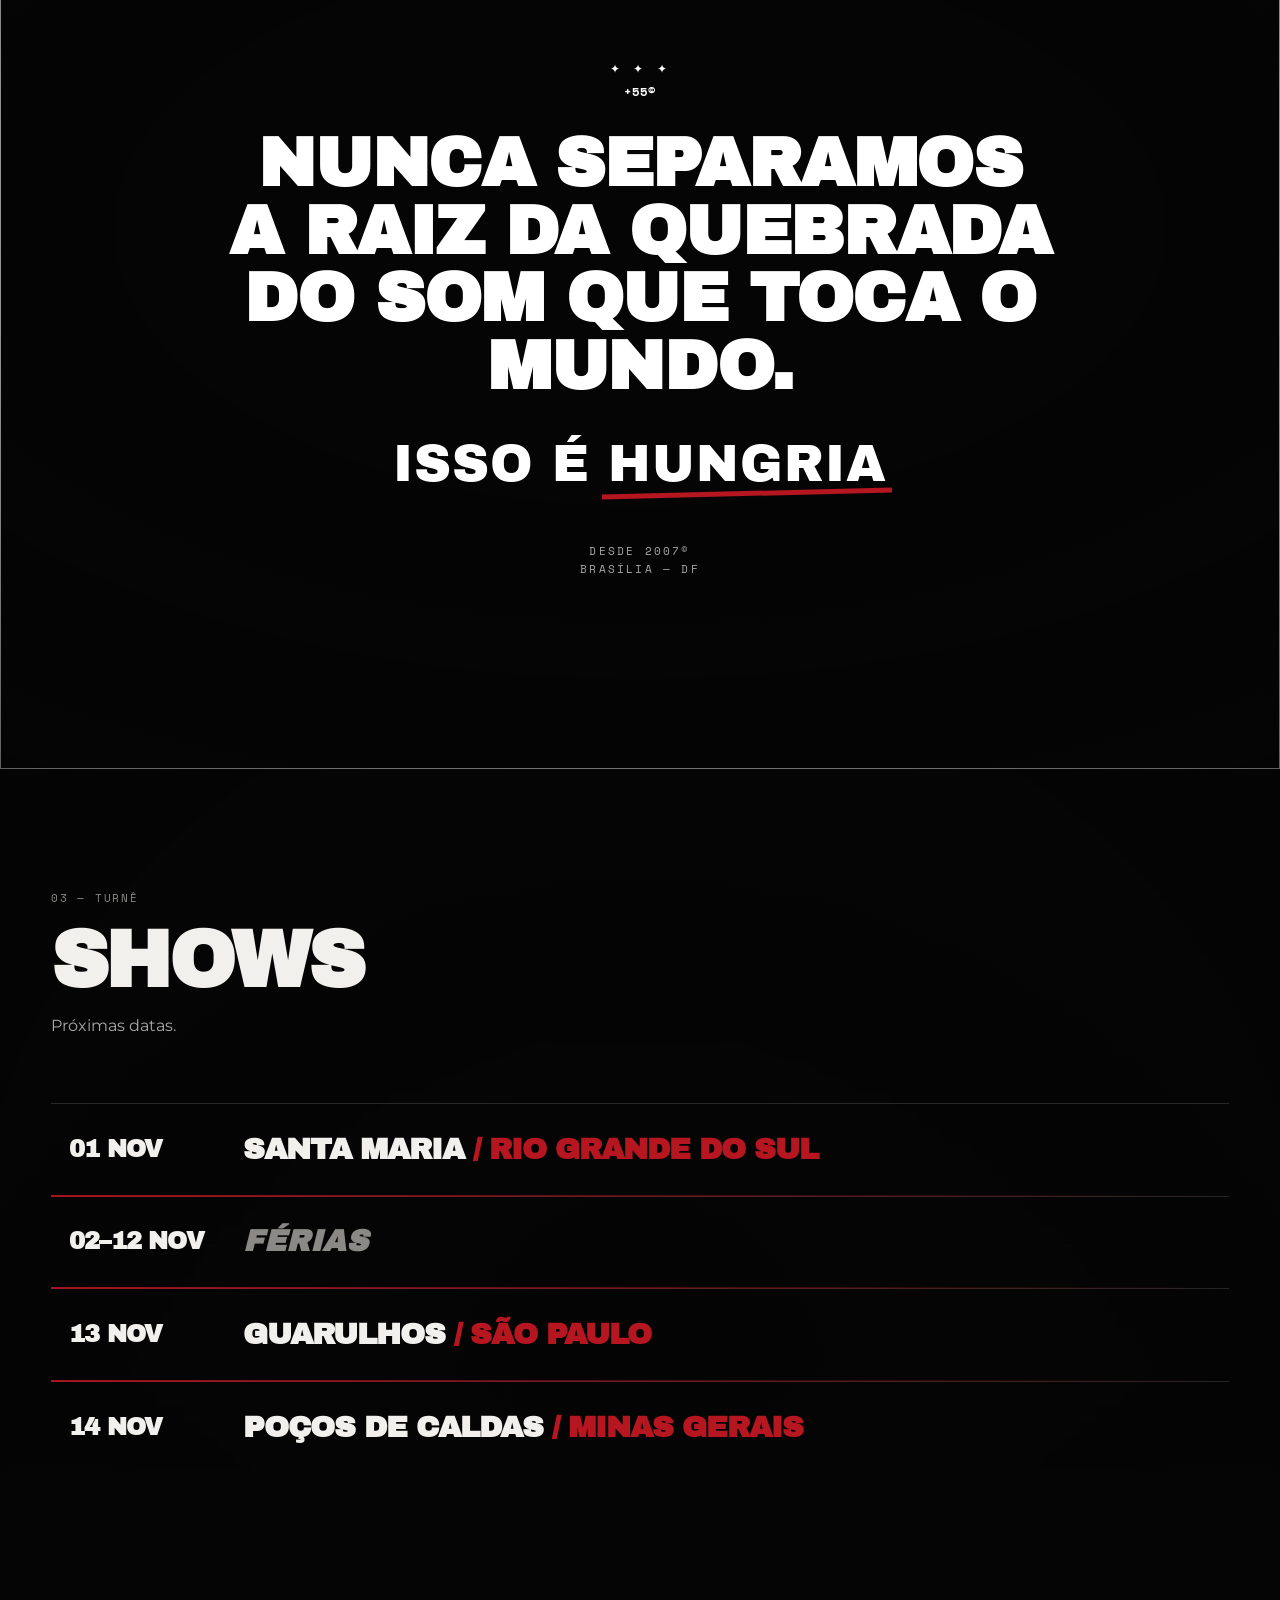
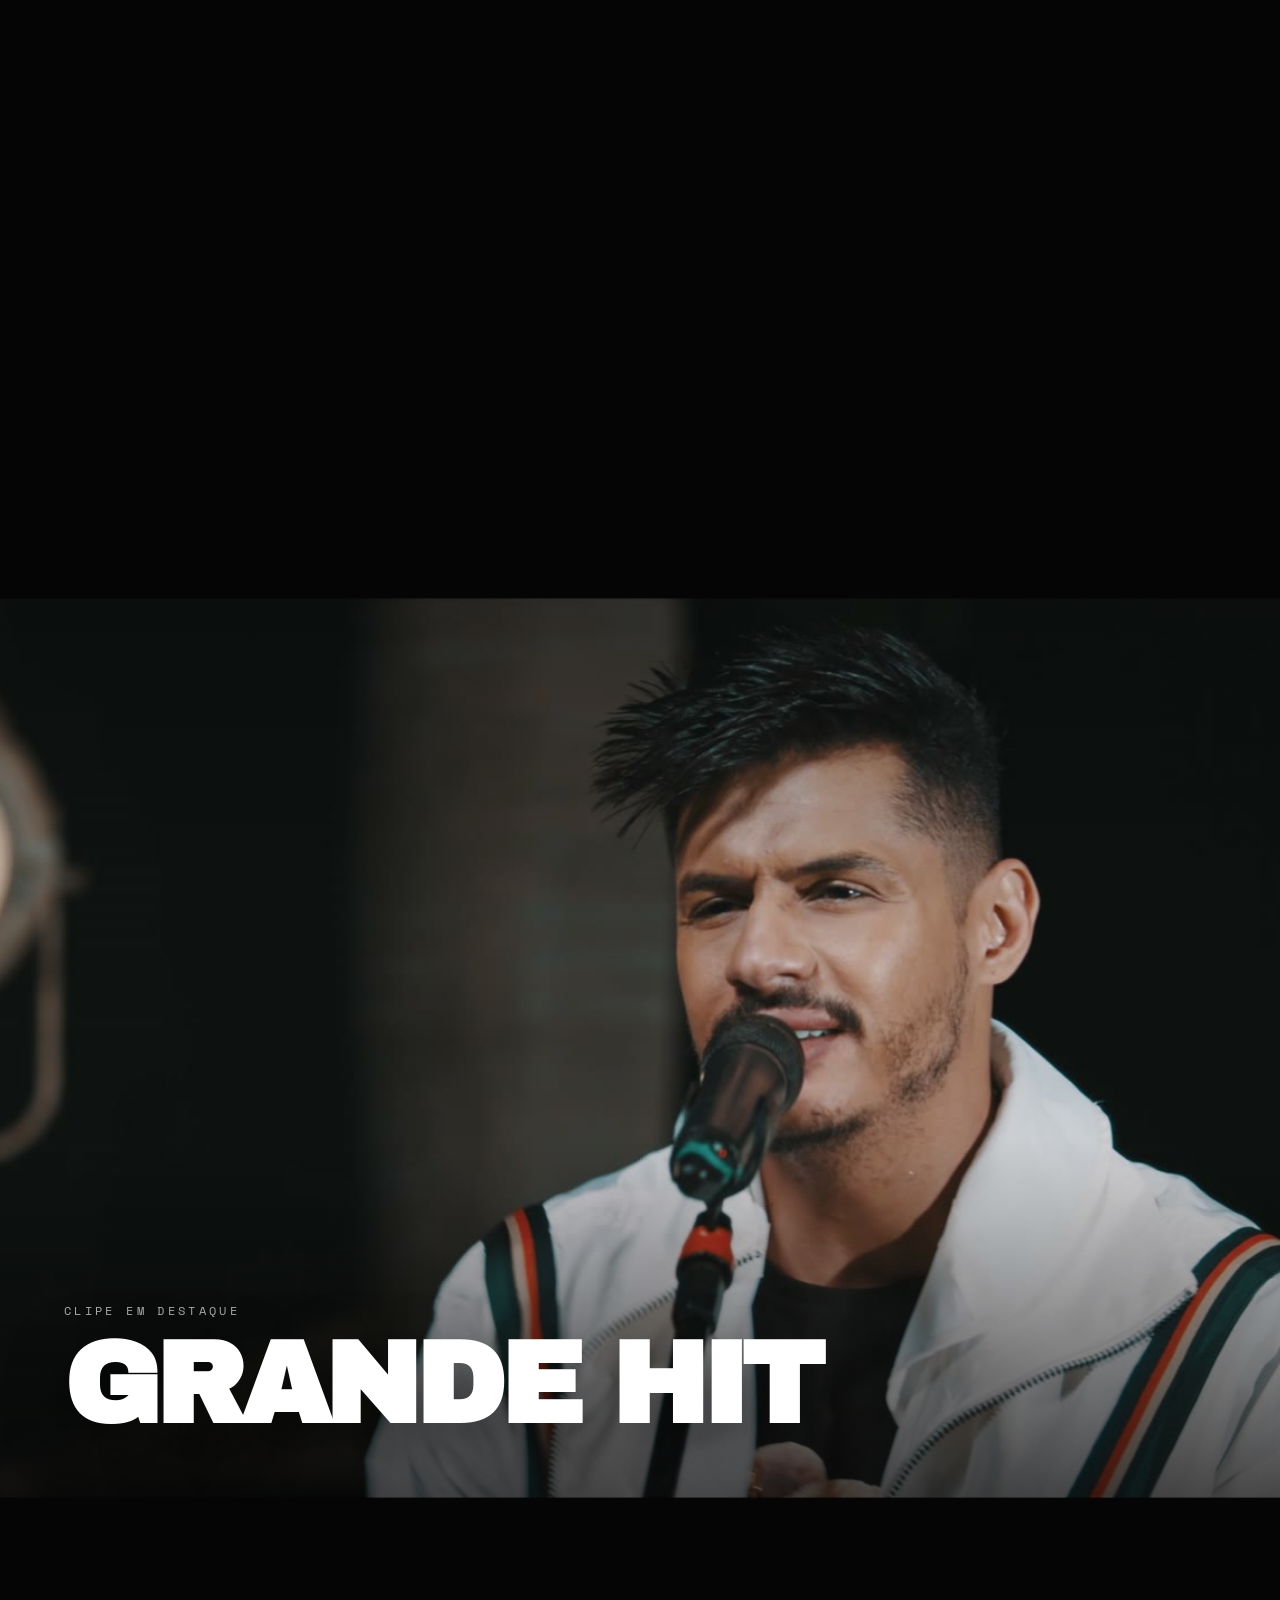
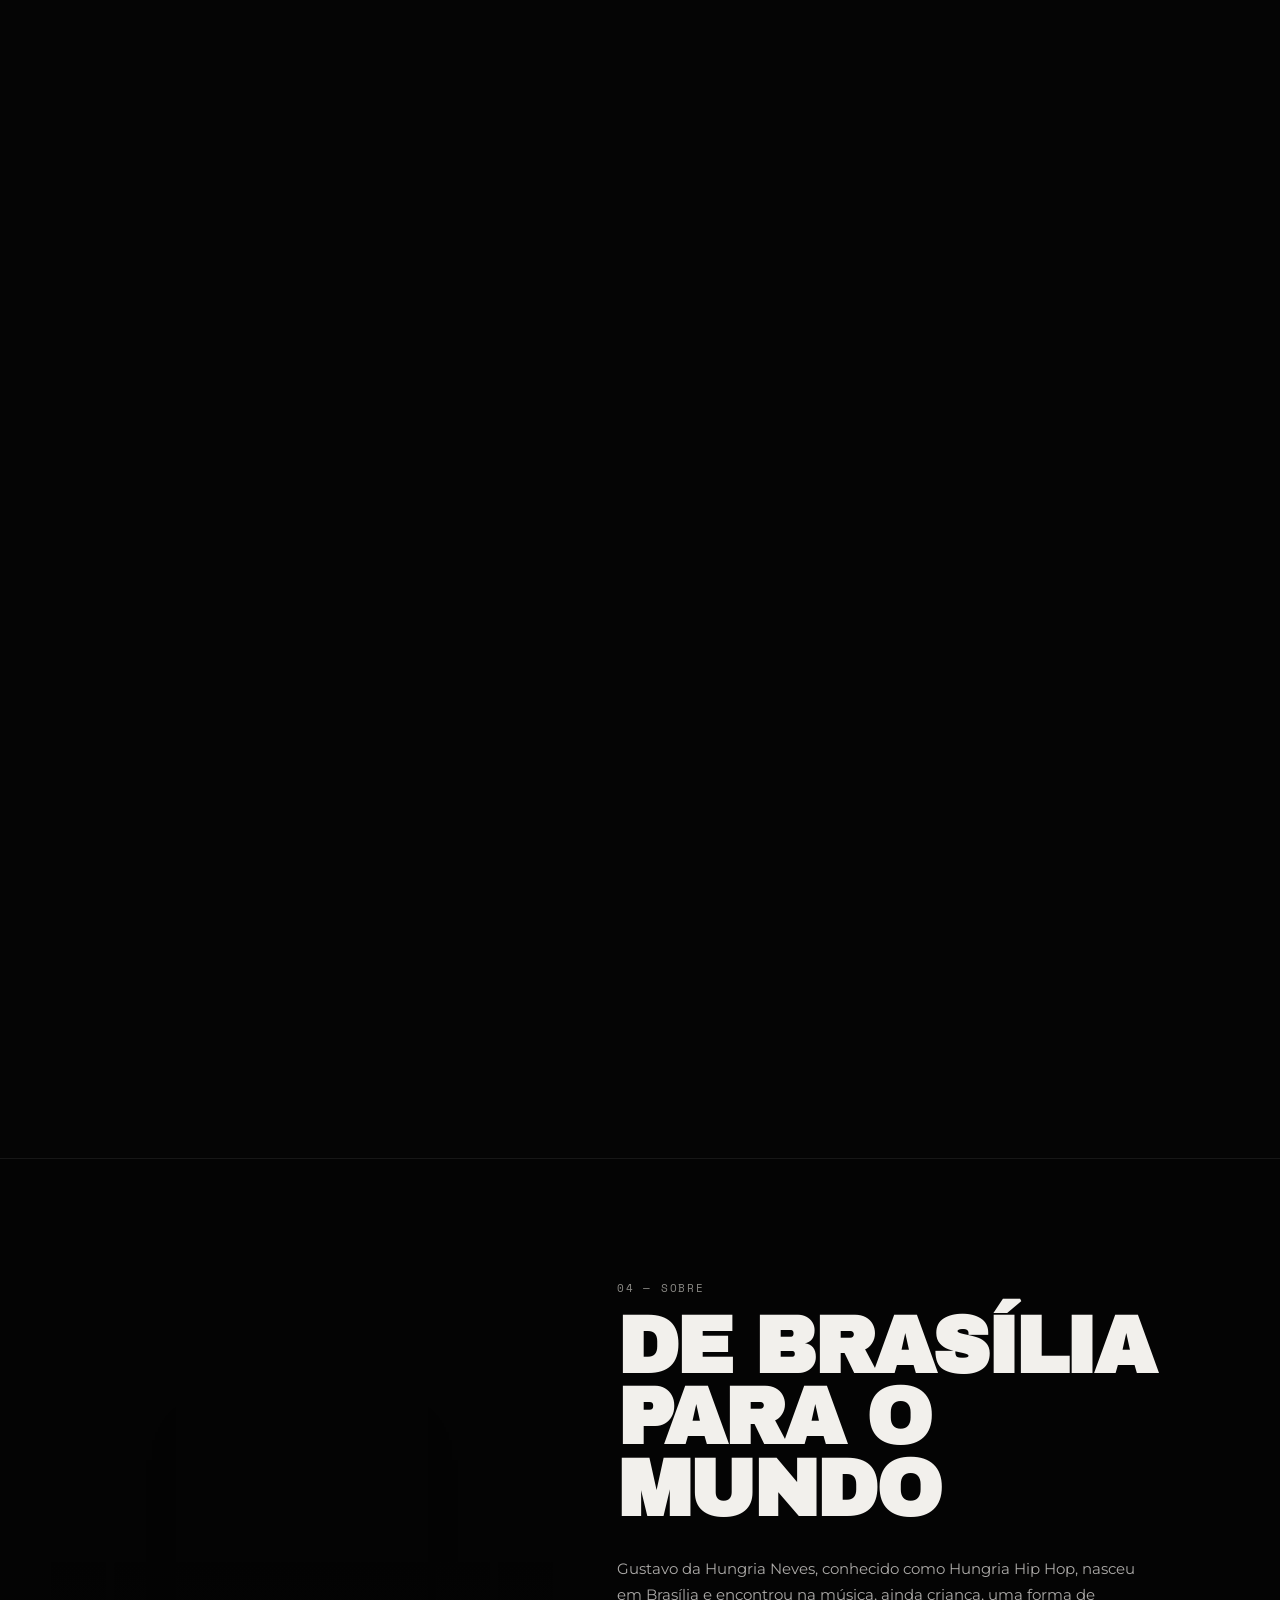
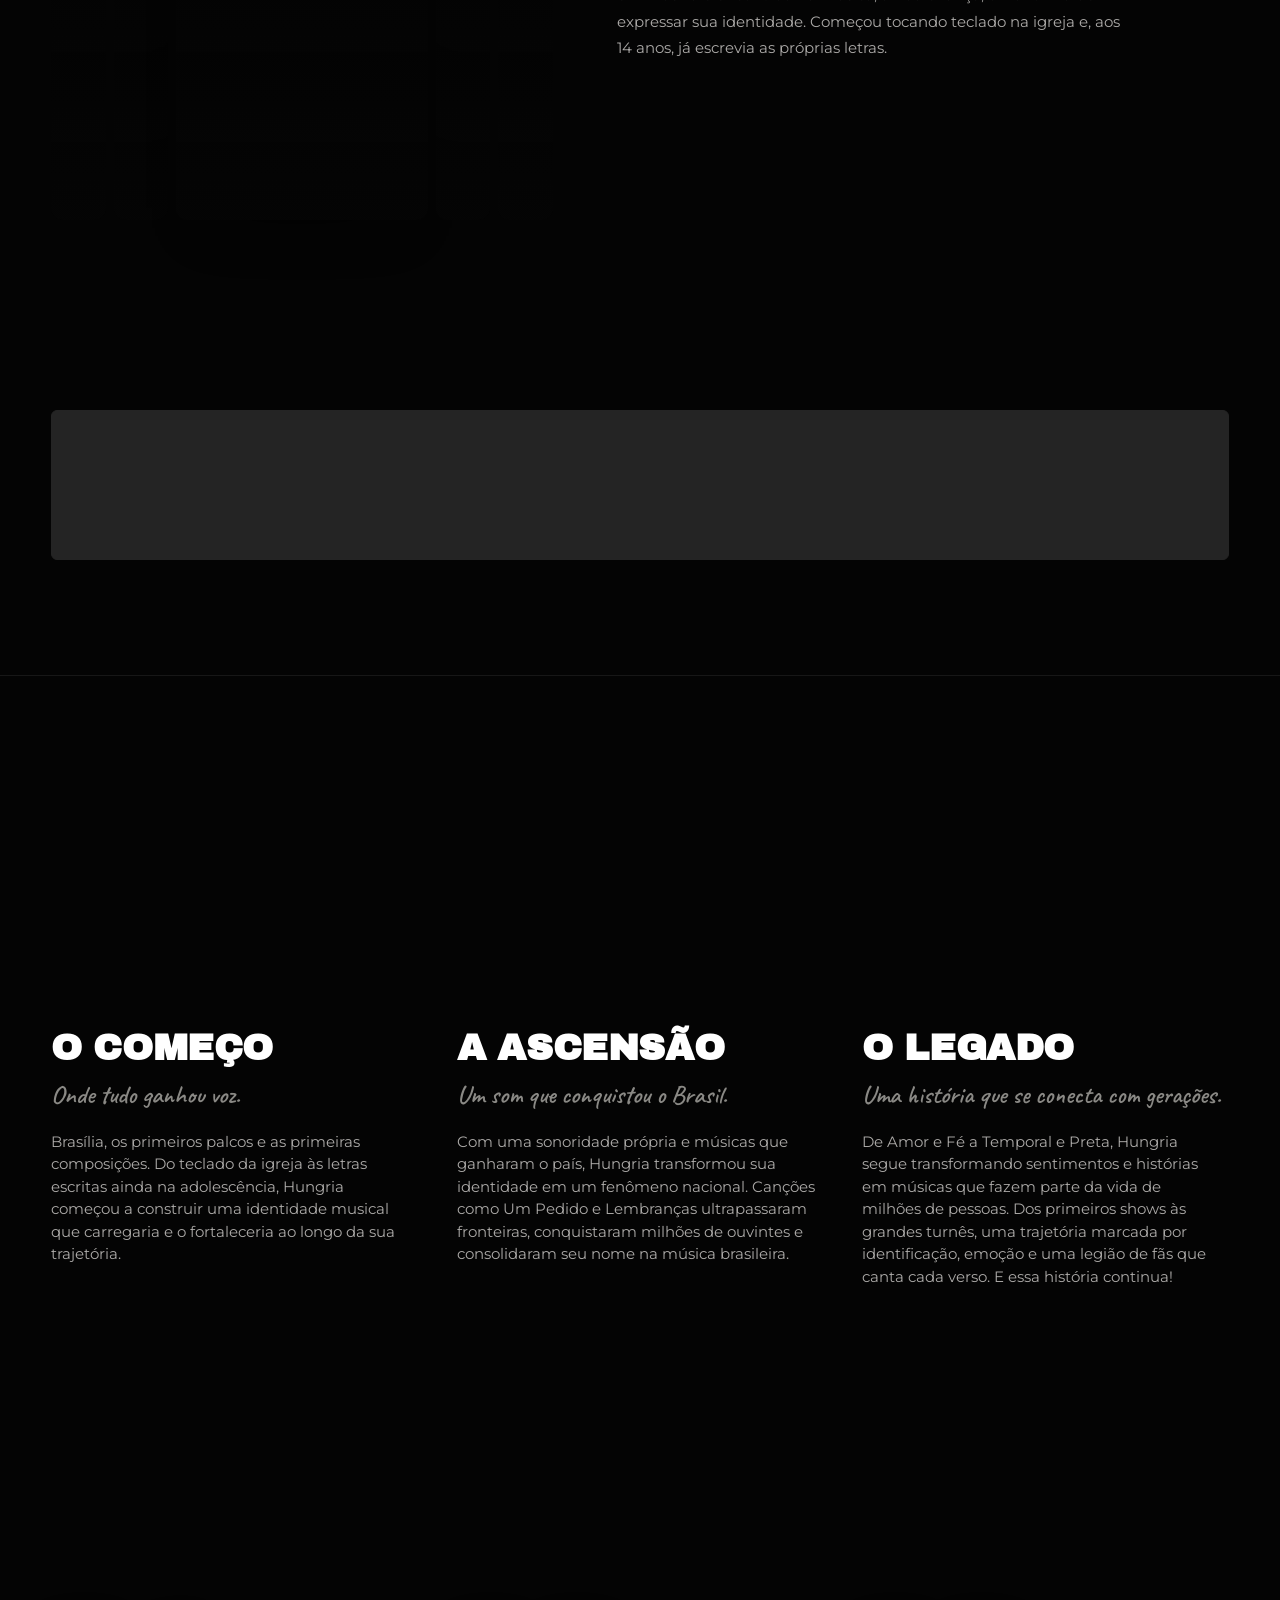
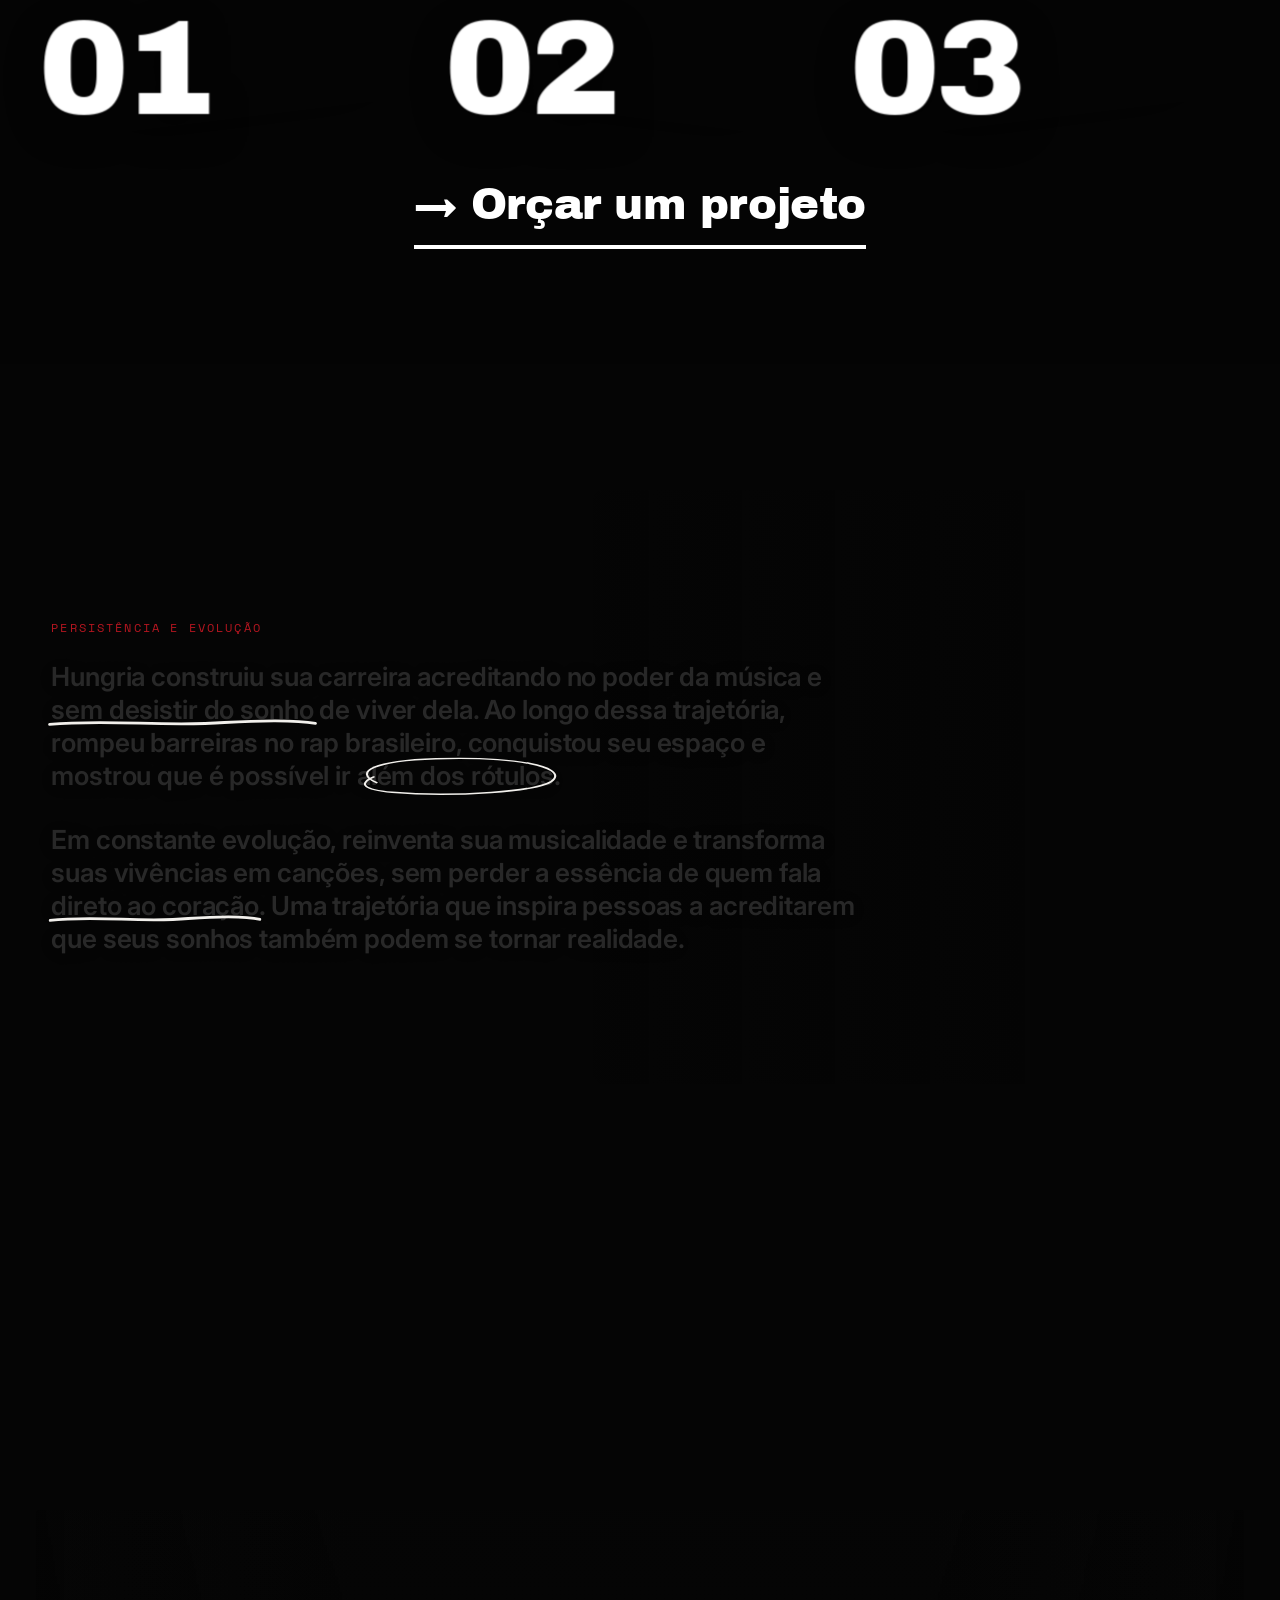
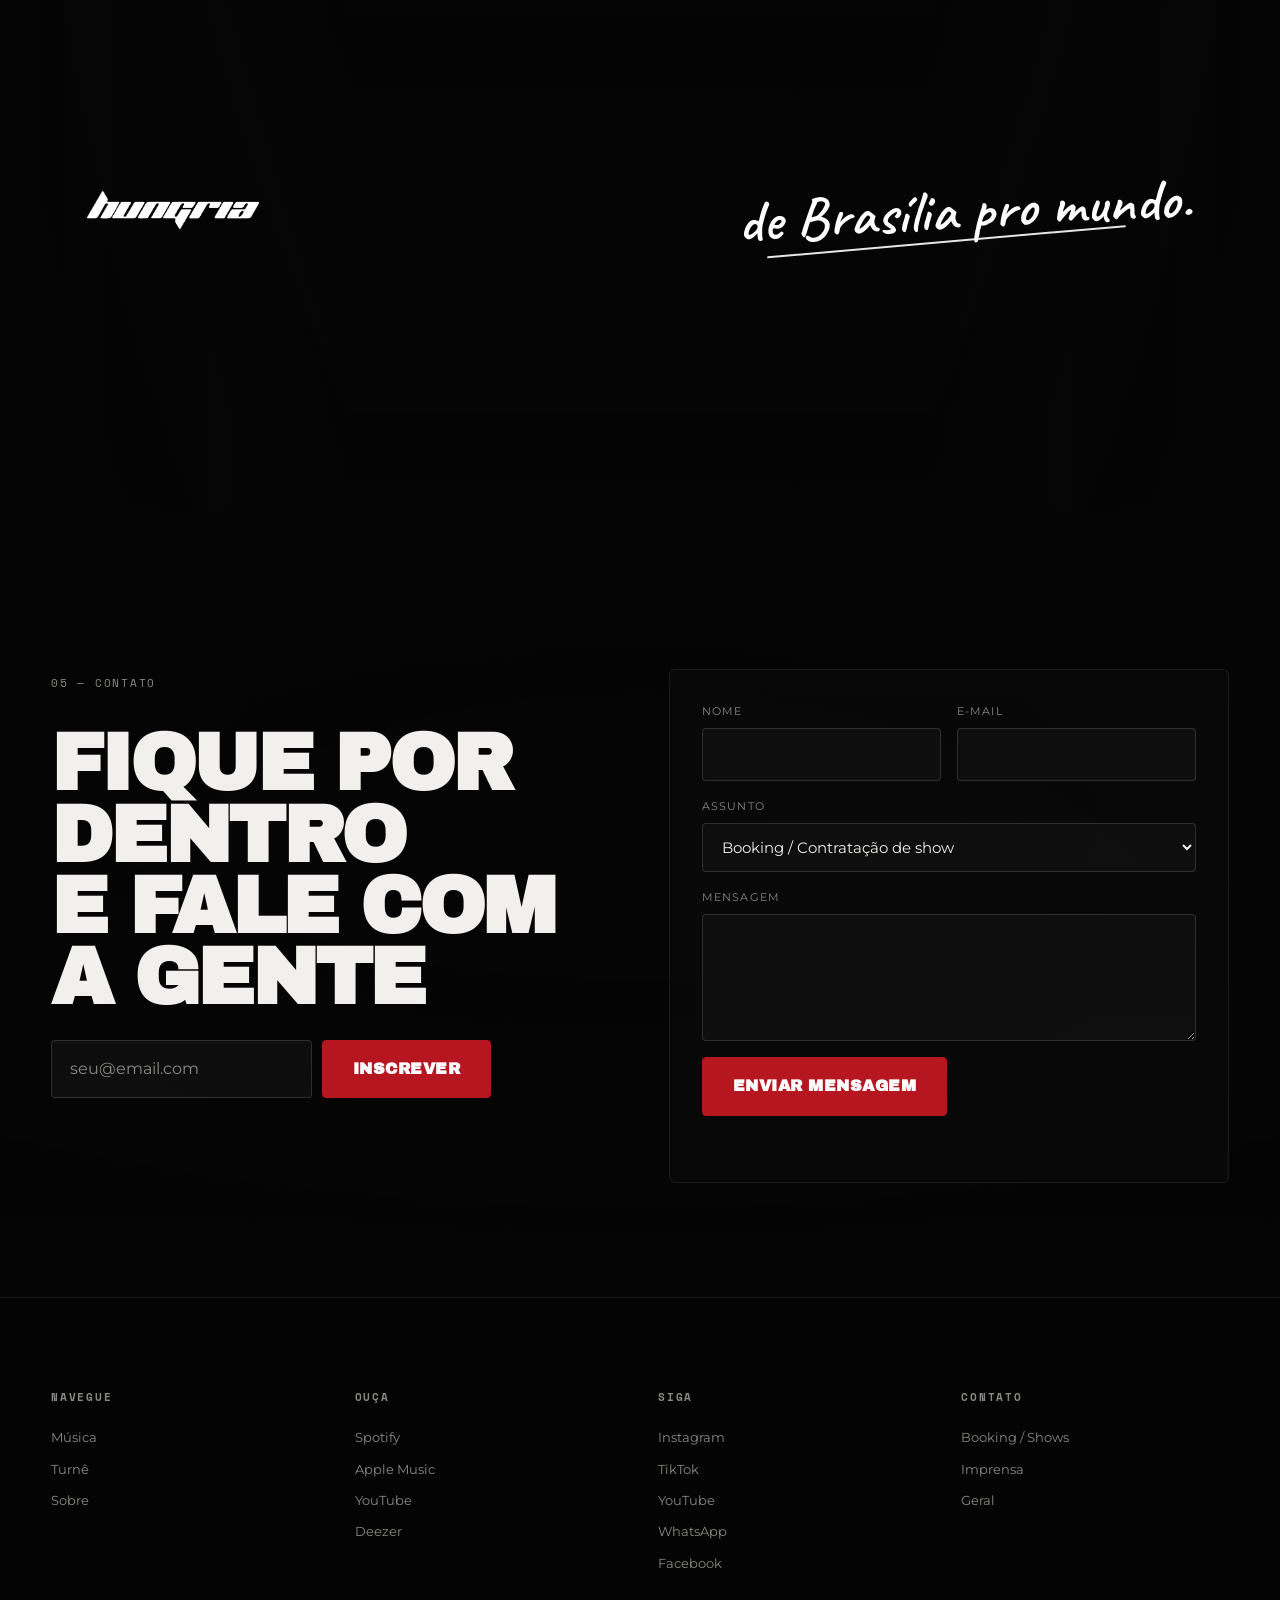
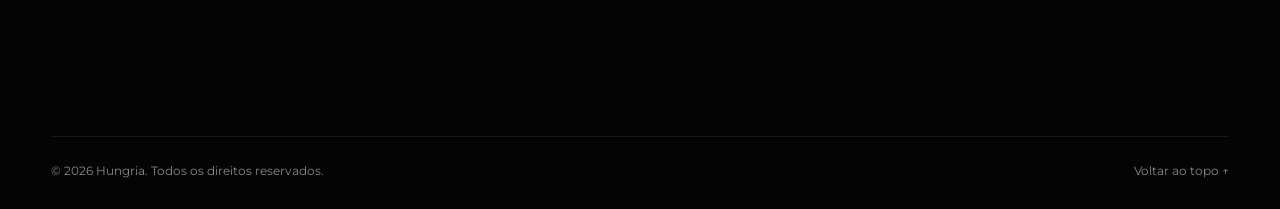
==== commit f7fc679b: "Essencia: texto 'Persistencia e evolucao' aprovado pela equipe Co-Authored-By: Claude Opus 5.5 <nore" ====
--- a/index.html
+++ b/index.html
@@ -26,7 +26,7 @@
 <link rel="preconnect" href="https://fonts.gstatic.com" crossorigin>
 <link href="https://fonts.googleapis.com/css2?family=Archivo+Black&family=Caveat:wght@500;600;700&family=Inter:wght@400;500;600;700&family=Montserrat:wght@300;400;500;600;700;800&family=Space+Mono:wght@400;700&display=swap" rel="stylesheet">
 
-<link rel="stylesheet" href="assets/css/style.css?v=20261116a">
+<link rel="stylesheet" href="assets/css/style.css?v=20261116b">
 <script>document.documentElement.classList.add("js");</script>
 </head>
 
@@ -465,9 +465,9 @@
 <section class="mtx" id="essencia" aria-label="Sobre o Hungria">
   <div class="mtx__wrap">
     <div class="mtx__text" id="mtxText">
-      <p>O Hungria é o som que a quebrada de Brasília construiu. Do teclado da igreja aos bilhões de plays, quinze anos de estrada forjaram uma voz que é nativa, real e <span class="mtx__u mtx__u--line">cantada de cor</span>.</p>
-      <p>Hoje esse som é exatamente o que toca no rolê, na estrada e na história de amor de um <span class="mtx__u mtx__u--strike">mundo inteiro</span>.</p>
-      <p>Não é só música. É a batida que virou <span class="mtx__u mtx__u--circle">trilha de uma geração</span>.</p>
+      <h3 class="mtx__kicker">Persistência e evolução</h3>
+      <p>Hungria construiu sua carreira acreditando no poder da música e <span class="mtx__u mtx__u--line">sem desistir do sonho</span> de viver dela. Ao longo dessa trajetória, rompeu barreiras no rap brasileiro, conquistou seu espaço e mostrou que é possível ir <span class="mtx__u mtx__u--circle">além dos rótulos</span>.</p>
+      <p>Em constante evolução, reinventa sua musicalidade e transforma suas vivências em canções, sem perder a essência de quem fala <span class="mtx__u mtx__u--line">direto ao coração</span>. Uma trajetória que inspira pessoas a acreditarem que seus sonhos também podem se tornar realidade.</p>
     </div>
     <div class="mtx__photo" data-parallax>
       <picture>
@@ -575,8 +575,8 @@
 
 <!-- scroll suave com inércia (estilo Sand) — degrada sem ele -->
 <script src="https://unpkg.com/lenis@1.1.14/dist/lenis.min.js"></script>
-<script src="assets/js/data.js?v=20261116a"></script>
-<script src="assets/js/main.js?v=20261116a"></script>
+<script src="assets/js/data.js?v=20261116b"></script>
+<script src="assets/js/main.js?v=20261116b"></script>
 <!-- Lançamento: clicar na capa troca pela reprodução do clipe (YouTube) -->
 <script>
 (function(){
--- a/assets/css/style.css
+++ b/assets/css/style.css
@@ -708,8 +708,11 @@
 /* TEXTO: camada da frente, mais largo, sobrepondo a foto */
 .mtx__text{ position:relative; z-index:2; width:min(74%, 820px);
   font-family:"Inter", var(--font-body); font-weight:600; letter-spacing:-.005em;
-  font-size:clamp(20px,2.5vw,37px); line-height:1.22; color:#fff; text-shadow:0 2px 22px rgba(0,0,0,.55); }
+  font-size:clamp(19px,2.05vw,31px); line-height:1.26; color:#fff; text-shadow:0 2px 22px rgba(0,0,0,.55); }
 .mtx__text p{ margin:0 0 clamp(20px,2.4vw,34px); }
+.mtx__kicker{ font-family:var(--font-mono); font-weight:400; font-size:12px; letter-spacing:.18em; text-transform:uppercase;
+  color:var(--red); margin:0 0 clamp(16px,2vw,26px); text-shadow:none; }
+.mtx__kicker .mtx__w{ opacity:1; }
 .mtx__text p:last-child{ margin-bottom:0; }
 .mtx__w{ opacity:.14; }                        /* base apagado; o JS acende no scroll */
 /* MARCAÇÕES à mão (traços brancos irregulares) nas frases-chave */
@@ -726,7 +729,7 @@
   .mtx__wrap{ display:block; min-height:0; }
   .mtx__photo{ position:relative; width:100%; aspect-ratio:4/3; margin-top:clamp(22px,6vw,34px); }
   .mtx__photo::after{ background:linear-gradient(0deg, rgba(5,5,5,.4), transparent 50%); }
-  .mtx__text{ width:100%; font-size:clamp(20px,5.4vw,28px); text-shadow:none; }
+  .mtx__text{ width:100%; font-size:clamp(19px,5vw,26px); text-shadow:none; }
   .mtx__u--circle{ white-space:normal; }
 }
 #turne{ background:var(--black); }   /* opaca: evita bleed do manifesto atrás */
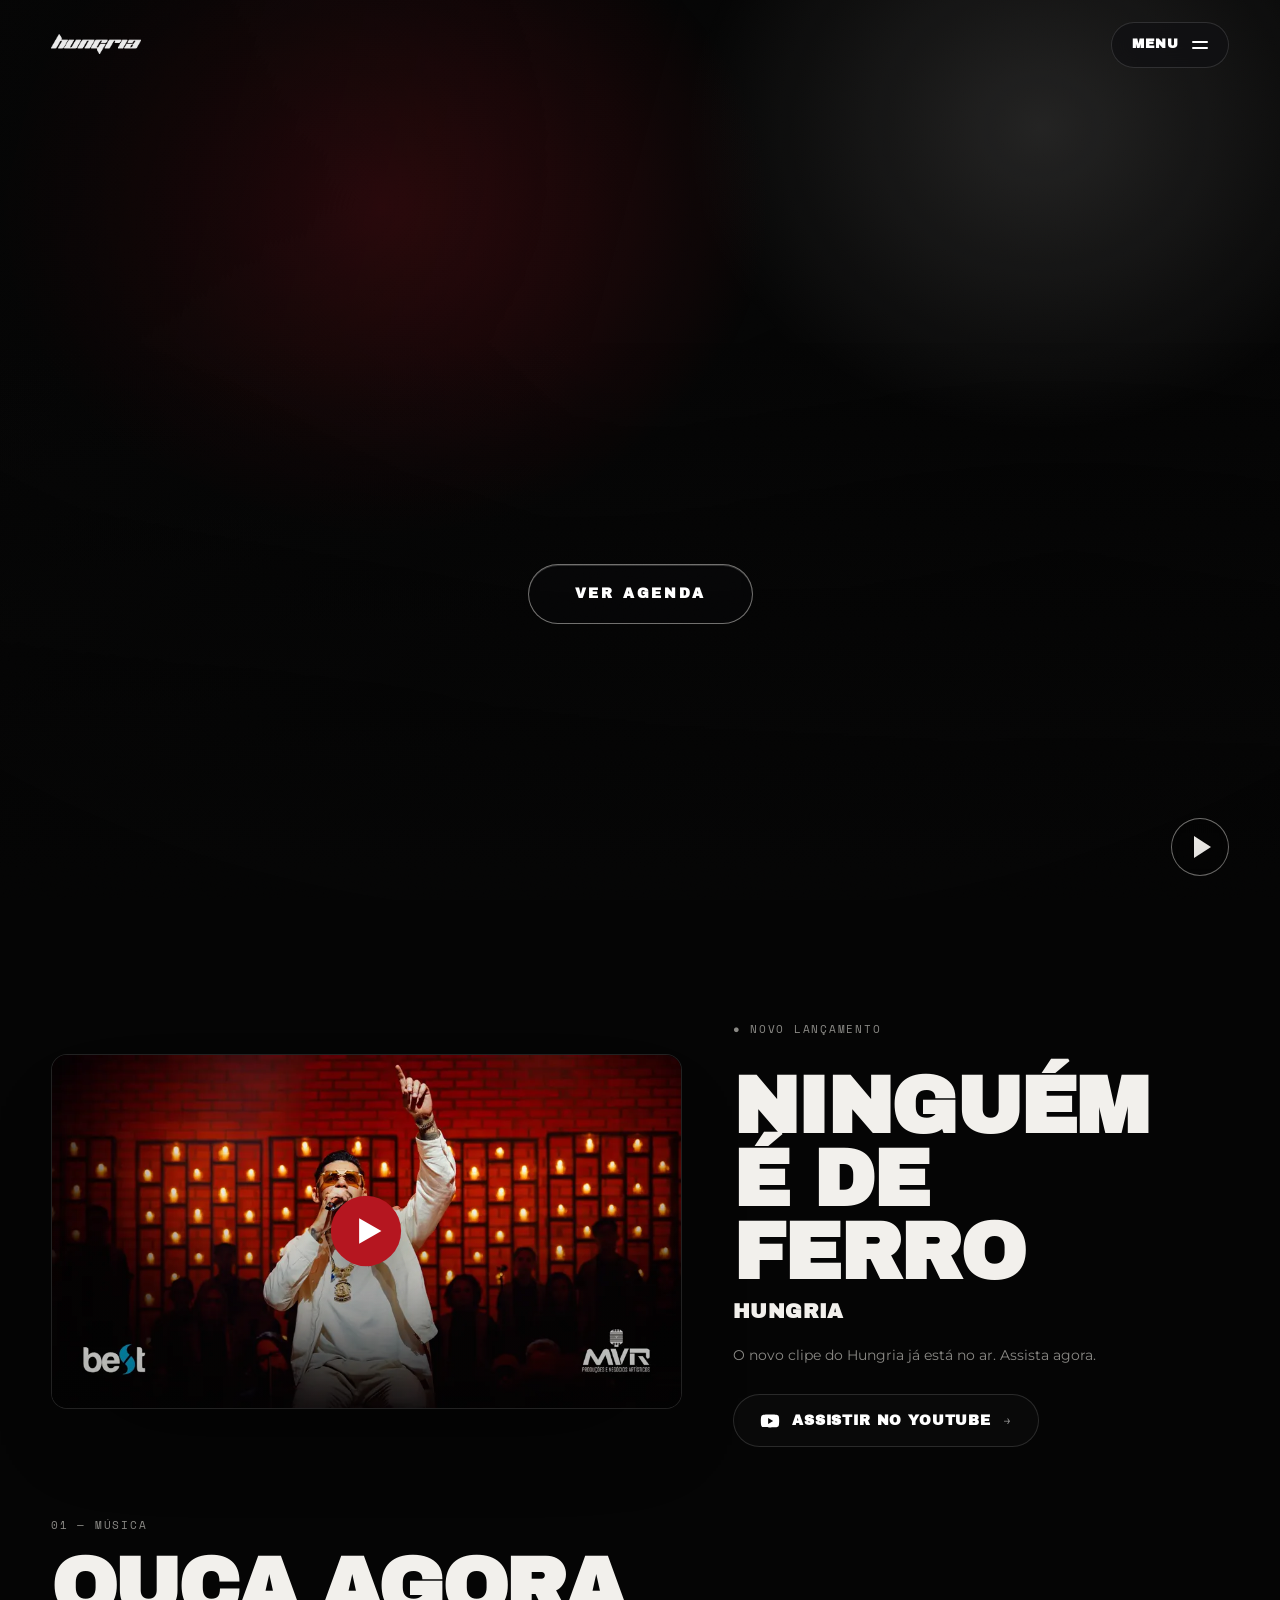
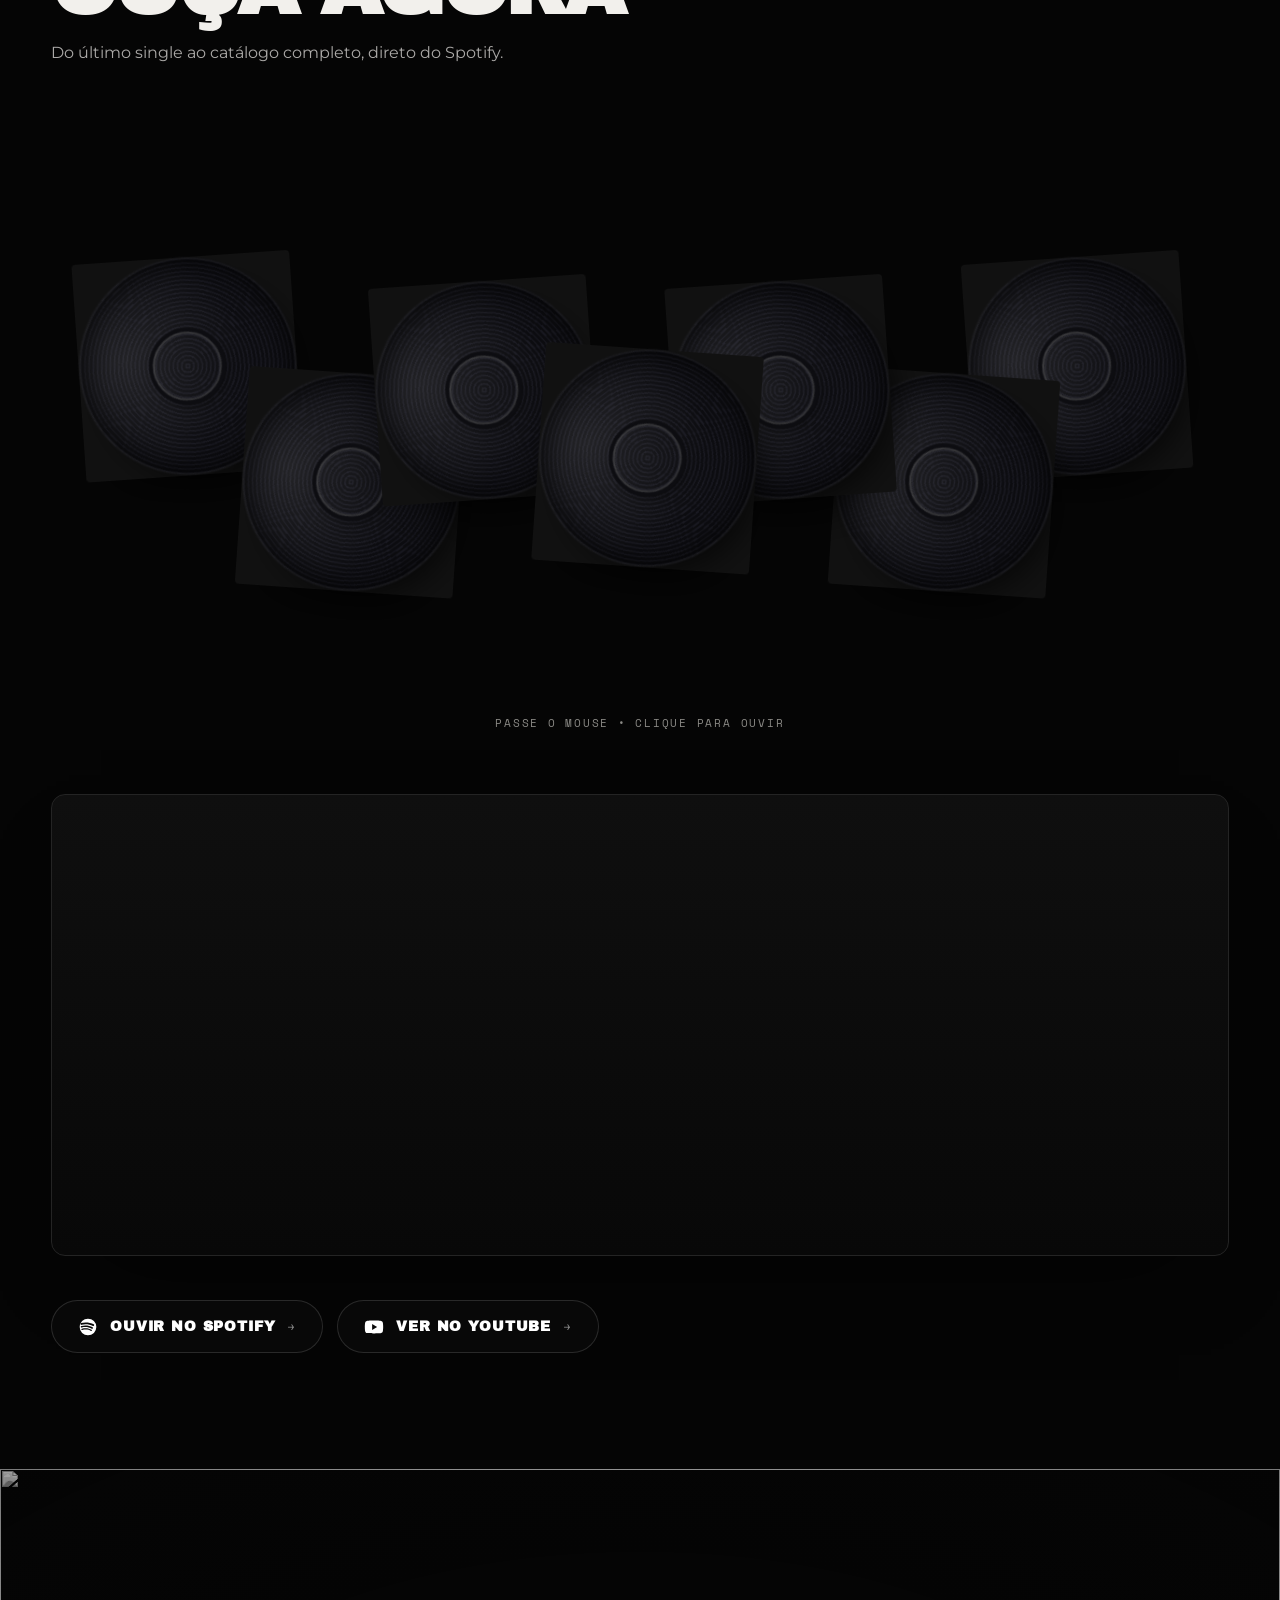
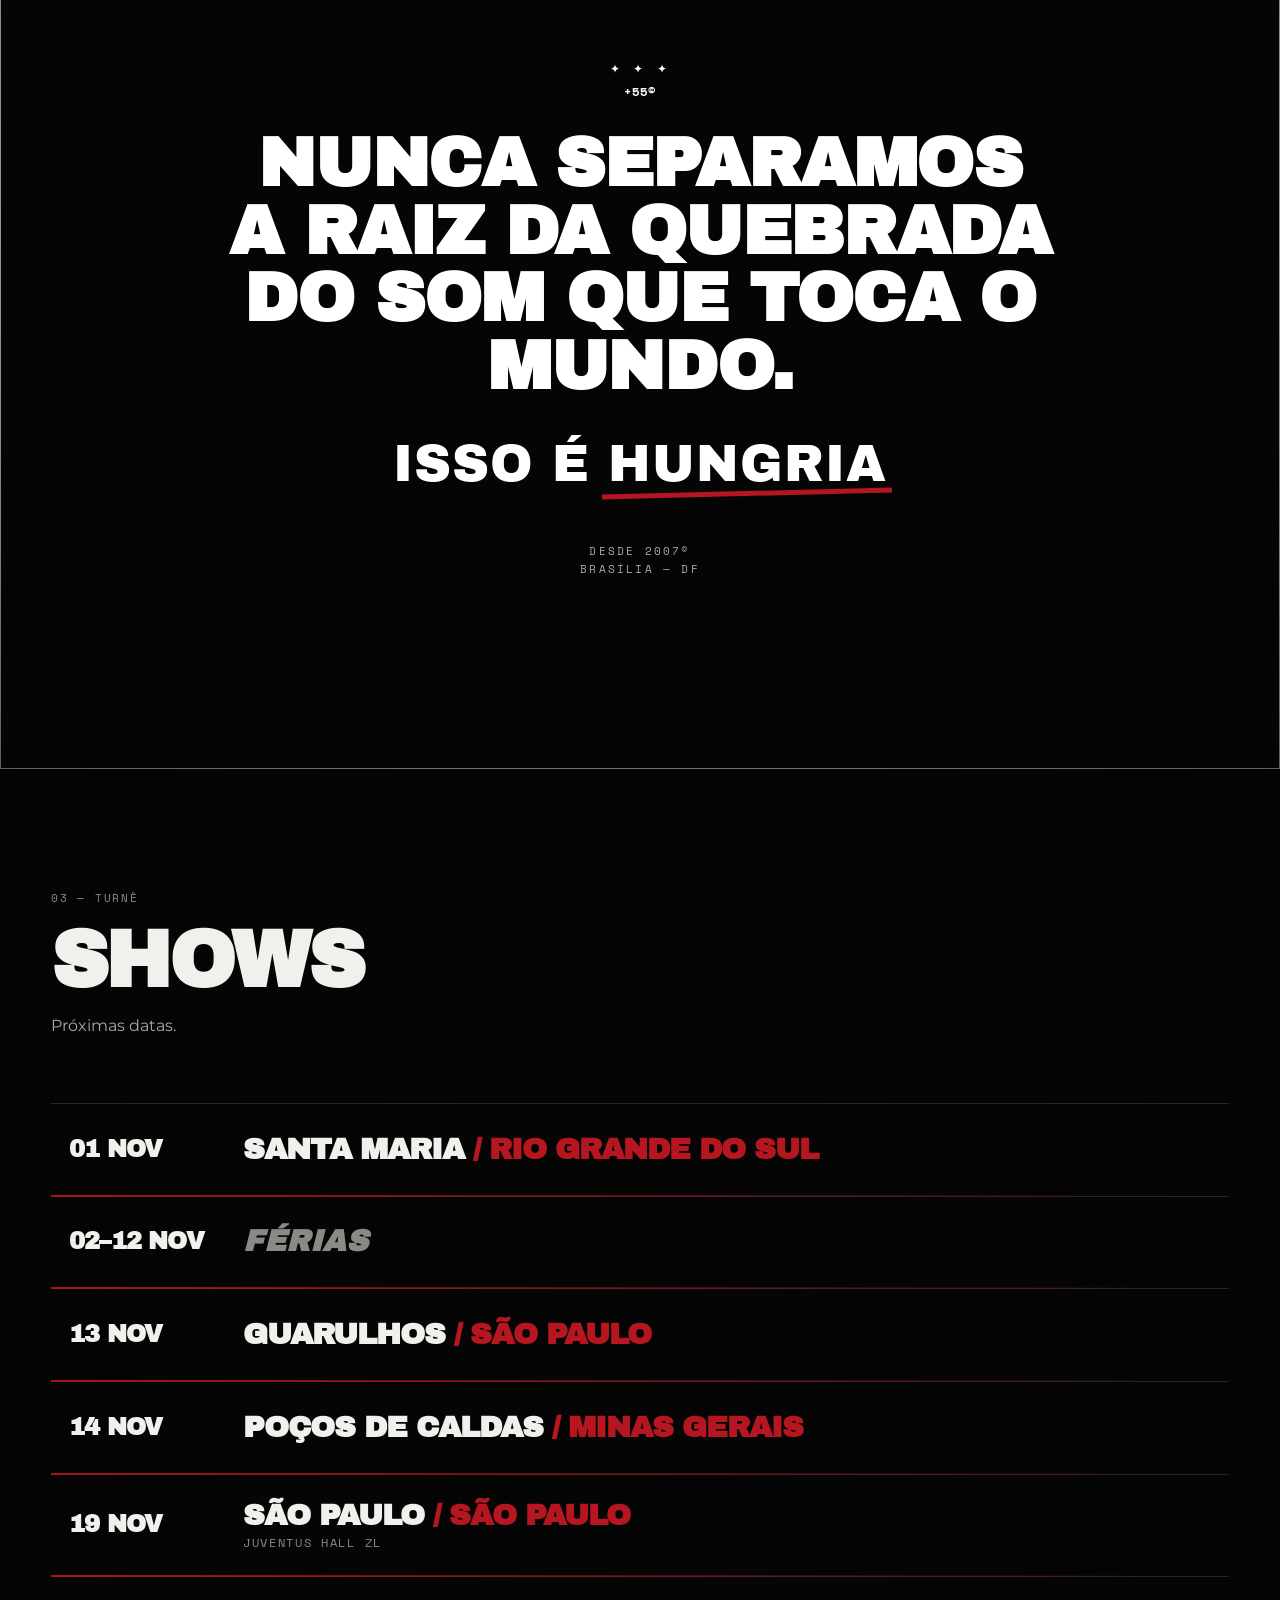
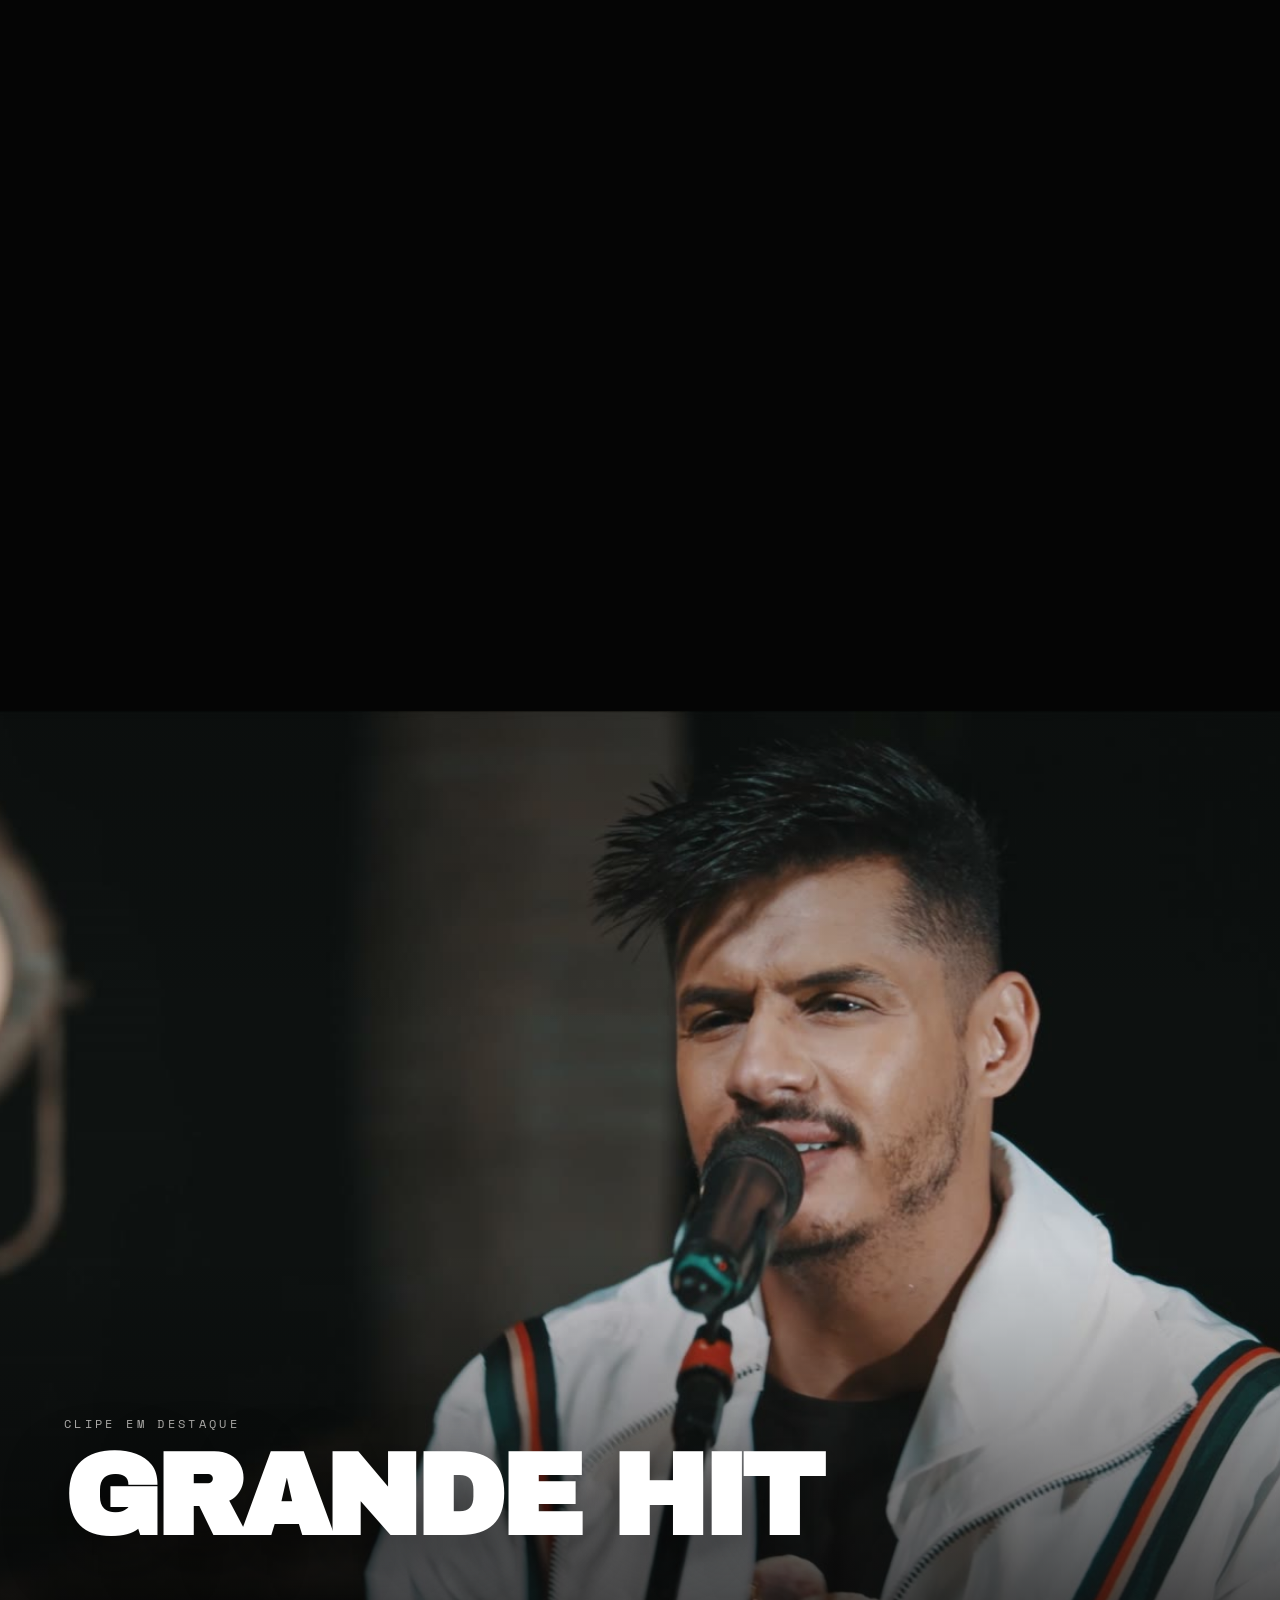
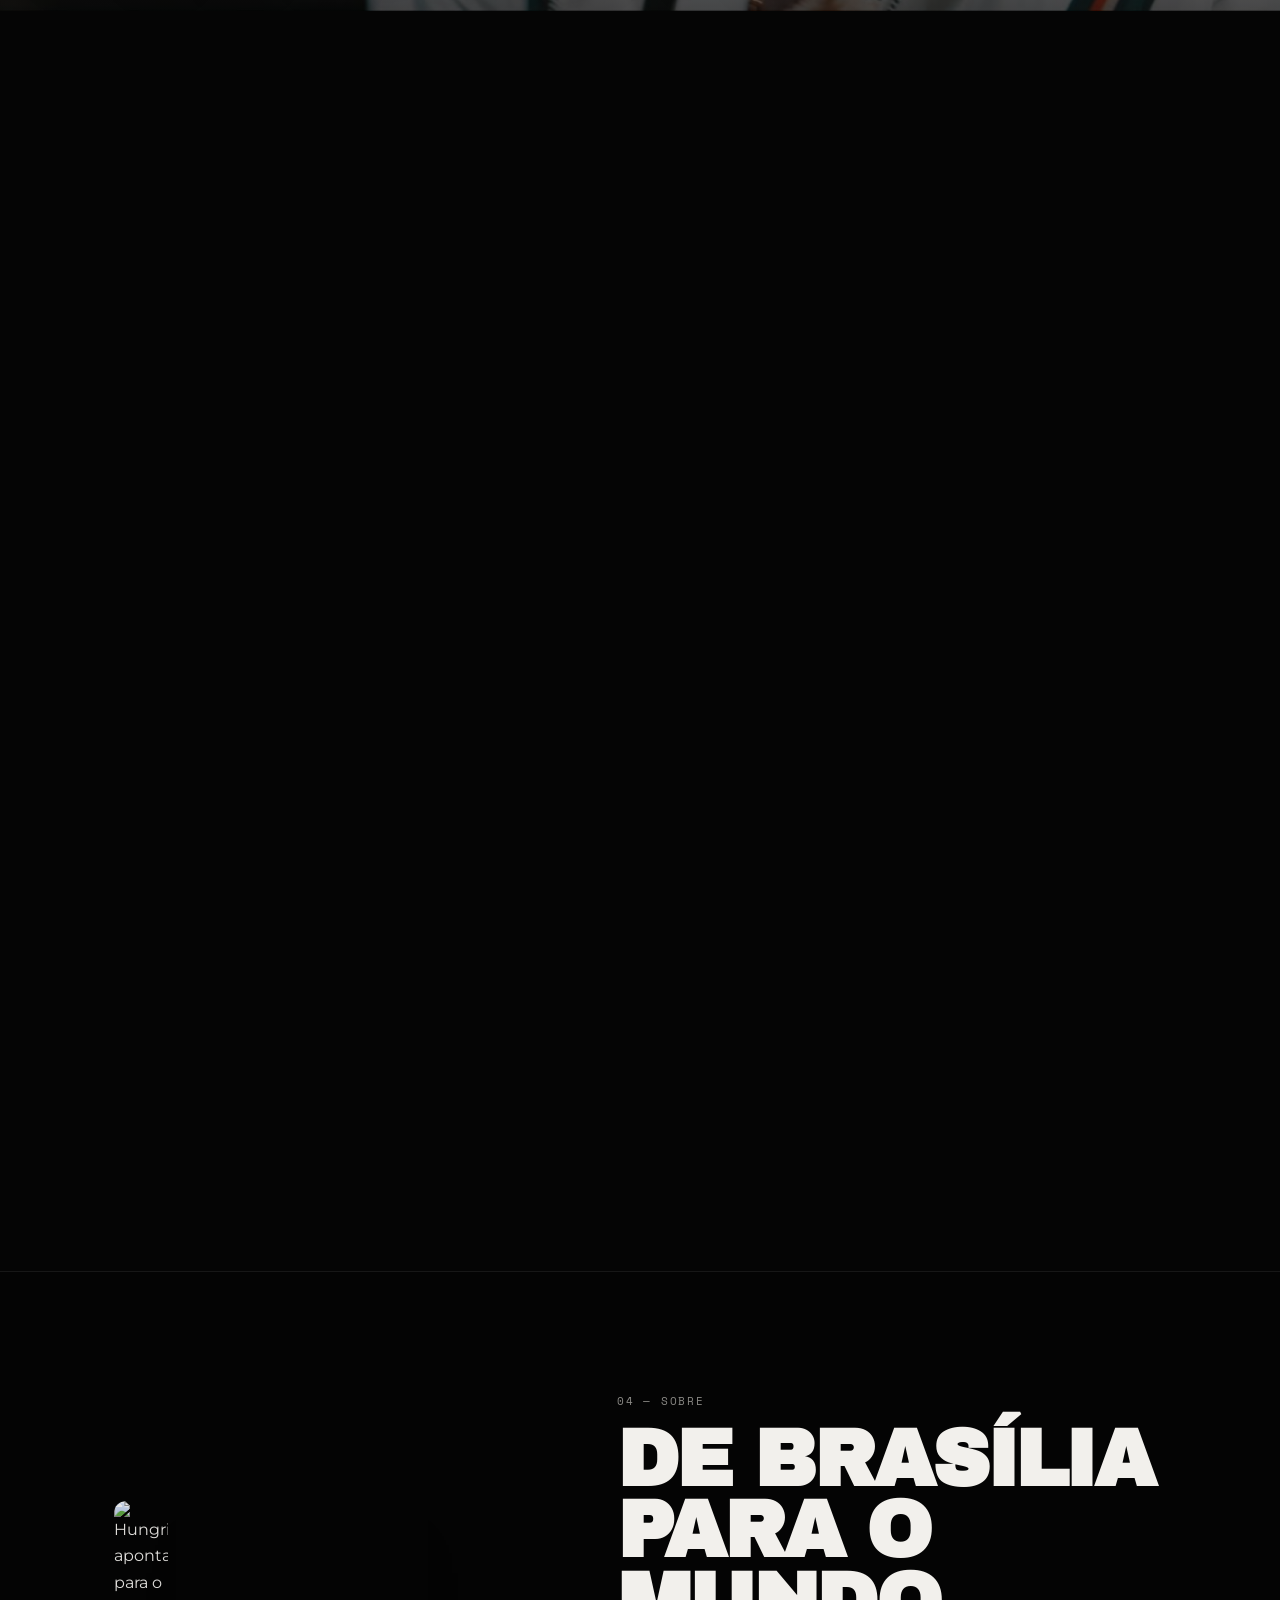
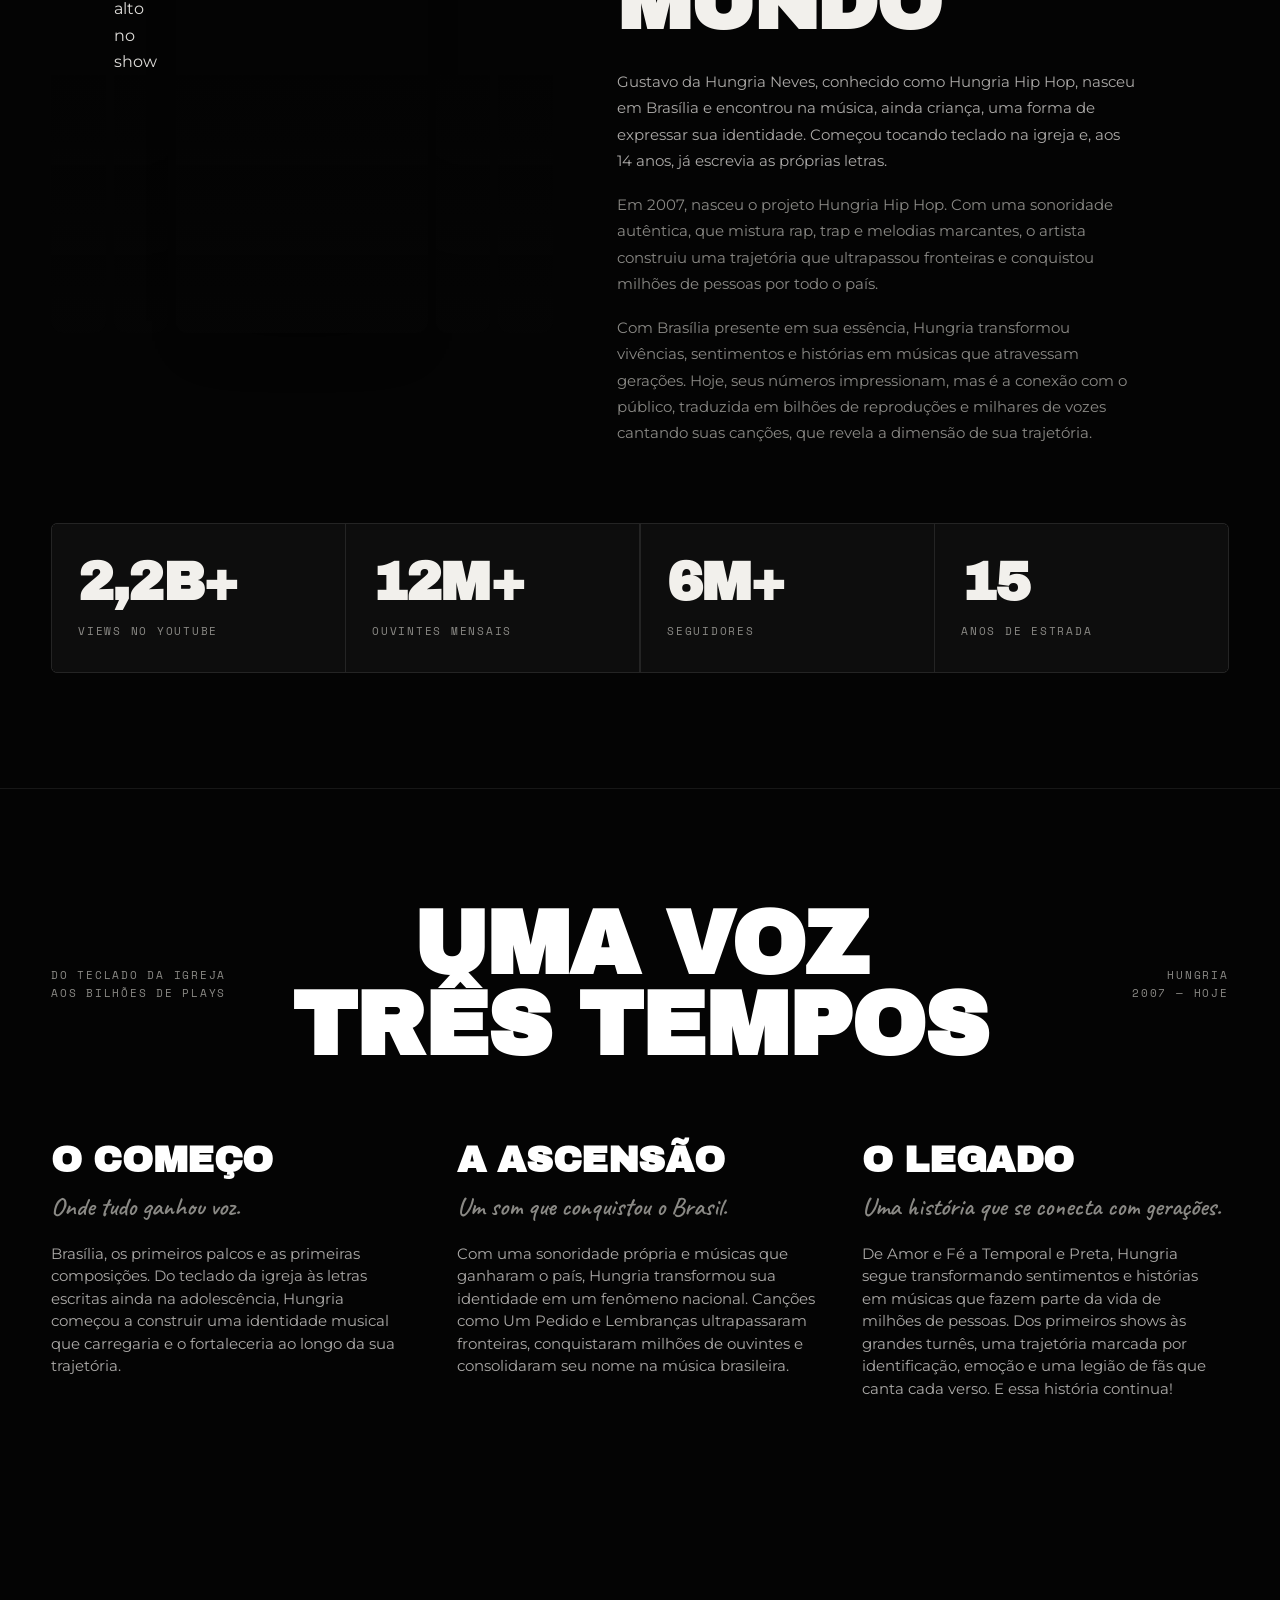
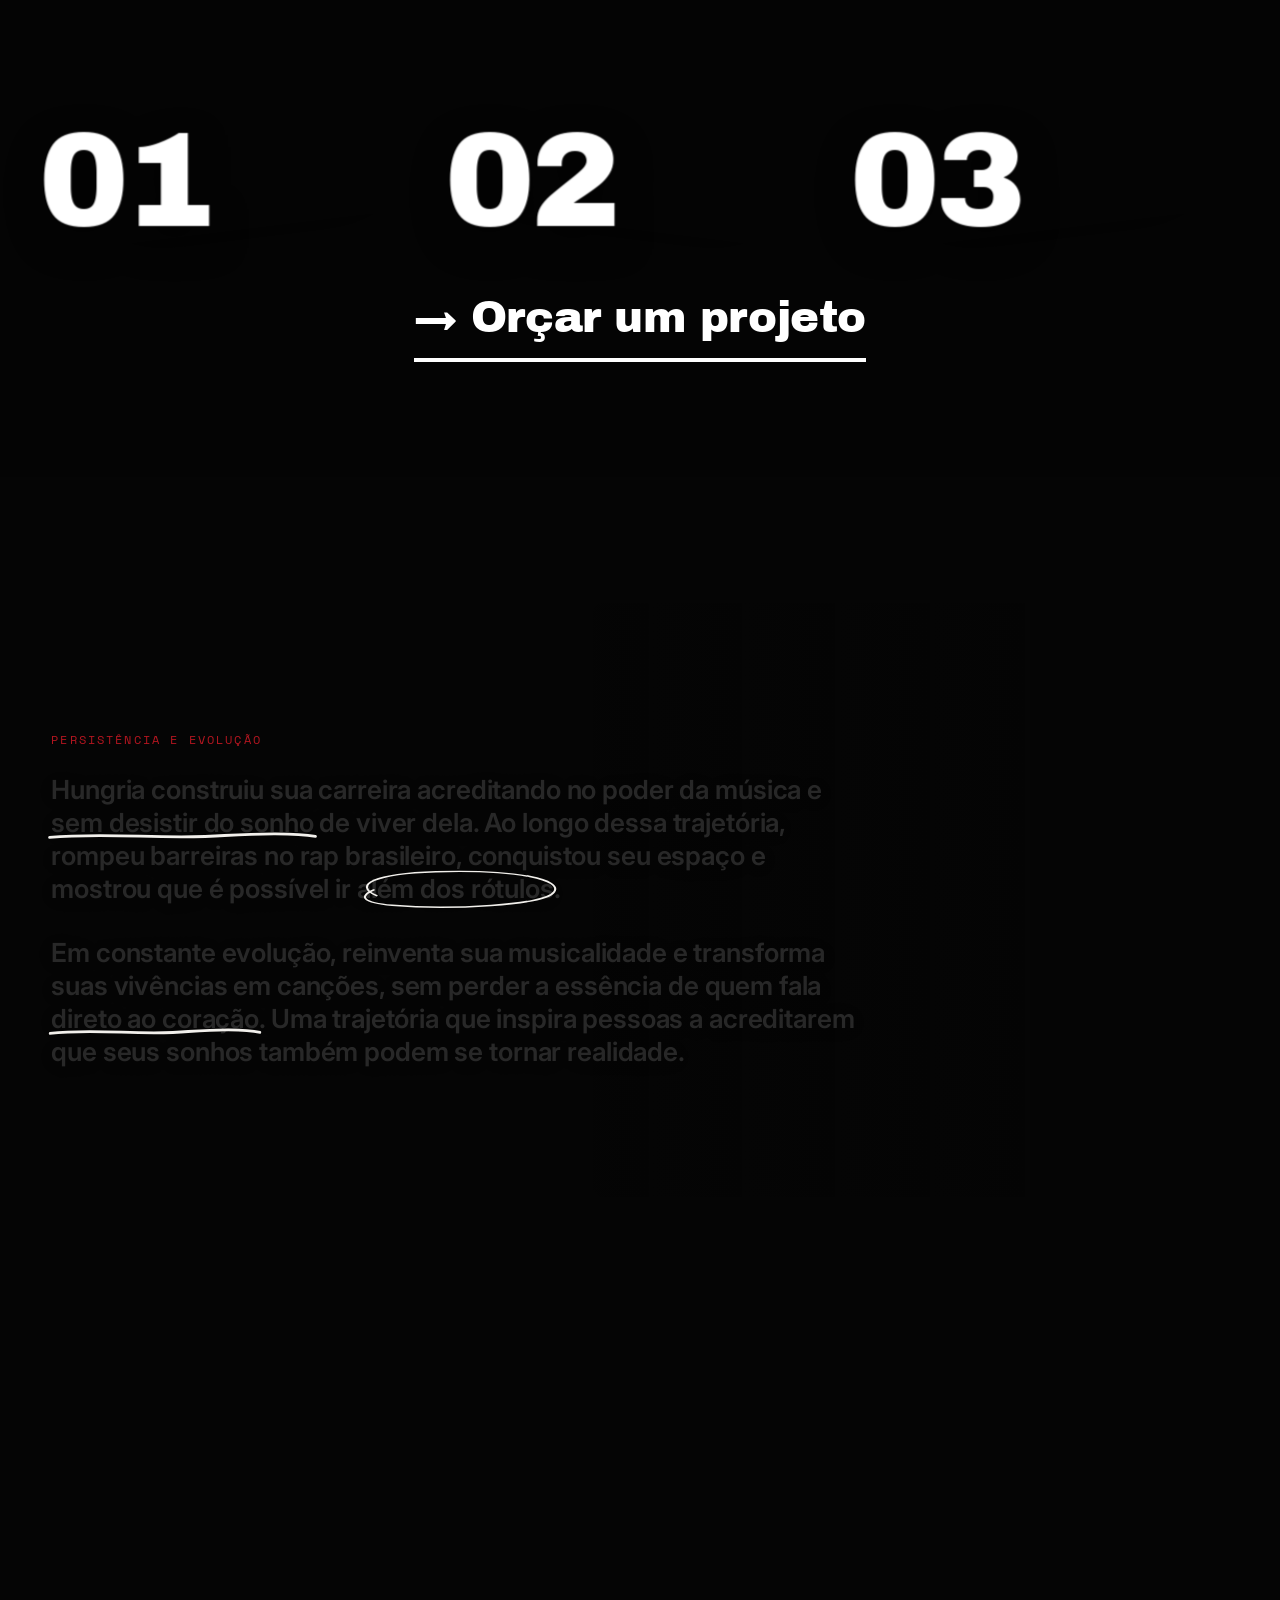
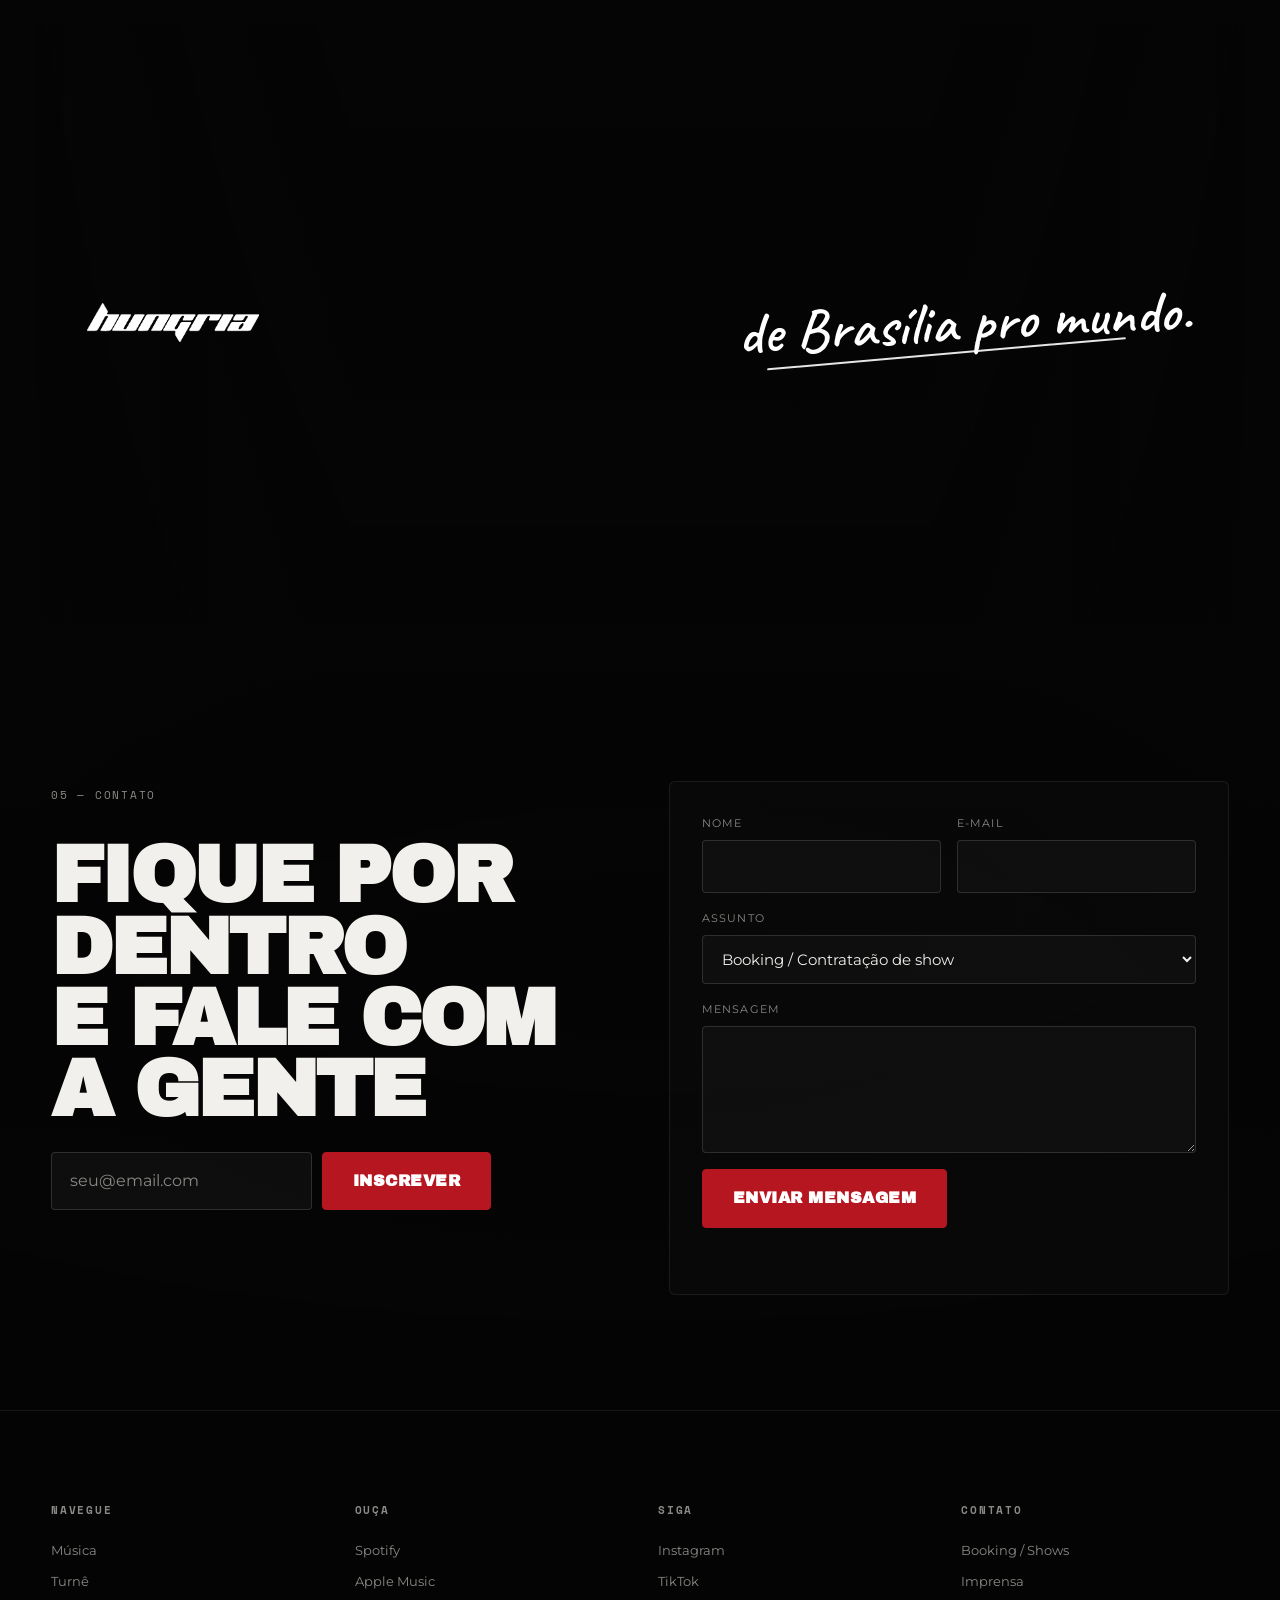
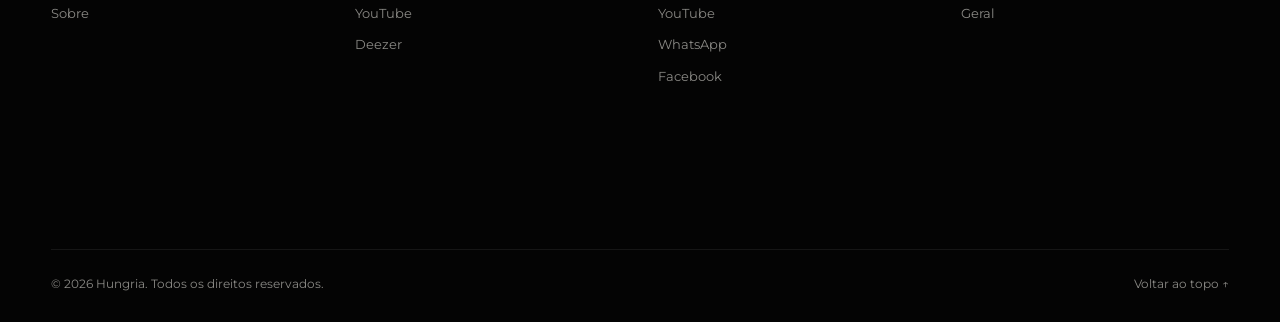
==== commit d7876d63: "Agenda: 19/nov em Sao Paulo com as duas casas (Juventus Hall ZL e Terra SP ZS) Co-Authored-By: Claud" ====
--- a/index.html
+++ b/index.html
@@ -26,7 +26,7 @@
 <link rel="preconnect" href="https://fonts.gstatic.com" crossorigin>
 <link href="https://fonts.googleapis.com/css2?family=Archivo+Black&family=Caveat:wght@500;600;700&family=Inter:wght@400;500;600;700&family=Montserrat:wght@300;400;500;600;700;800&family=Space+Mono:wght@400;700&display=swap" rel="stylesheet">
 
-<link rel="stylesheet" href="assets/css/style.css?v=20261116b">
+<link rel="stylesheet" href="assets/css/style.css?v=20261118a">
 <script>document.documentElement.classList.add("js");</script>
 </head>
 
@@ -575,8 +575,8 @@
 
 <!-- scroll suave com inércia (estilo Sand) — degrada sem ele -->
 <script src="https://unpkg.com/lenis@1.1.14/dist/lenis.min.js"></script>
-<script src="assets/js/data.js?v=20261116b"></script>
-<script src="assets/js/main.js?v=20261116b"></script>
+<script src="assets/js/data.js?v=20261118a"></script>
+<script src="assets/js/main.js?v=20261118a"></script>
 <!-- Lançamento: clicar na capa troca pela reprodução do clipe (YouTube) -->
 <script>
 (function(){
--- a/assets/css/style.css
+++ b/assets/css/style.css
@@ -574,6 +574,7 @@
 .dates__d{ font-family:var(--font-display); font-weight:700; text-transform:uppercase; font-size:24px; letter-spacing:0; }
 .dates__city{ font-family:var(--font-display); font-weight:700; text-transform:uppercase; letter-spacing:-.01em; font-size:clamp(20px,2.4vw,30px); line-height:1.04; }
 .dates__uf{ color:var(--red); }
+.dates__local{ display:block; margin-top:6px; font-family:var(--font-mono); font-weight:400; font-size:12px; letter-spacing:.14em; color:var(--gray); }
 .dates__row--pausa .dates__city{ color:var(--gray); font-style:italic; letter-spacing:.02em; }
 .dates__row--pausa .dates__d, .js .dates__row--pausa.reveal.on .dates__d{ color:var(--gray); }
 .dates__venue{ font-size:13px; letter-spacing:.02em; color:var(--gray); margin-top:5px; }
